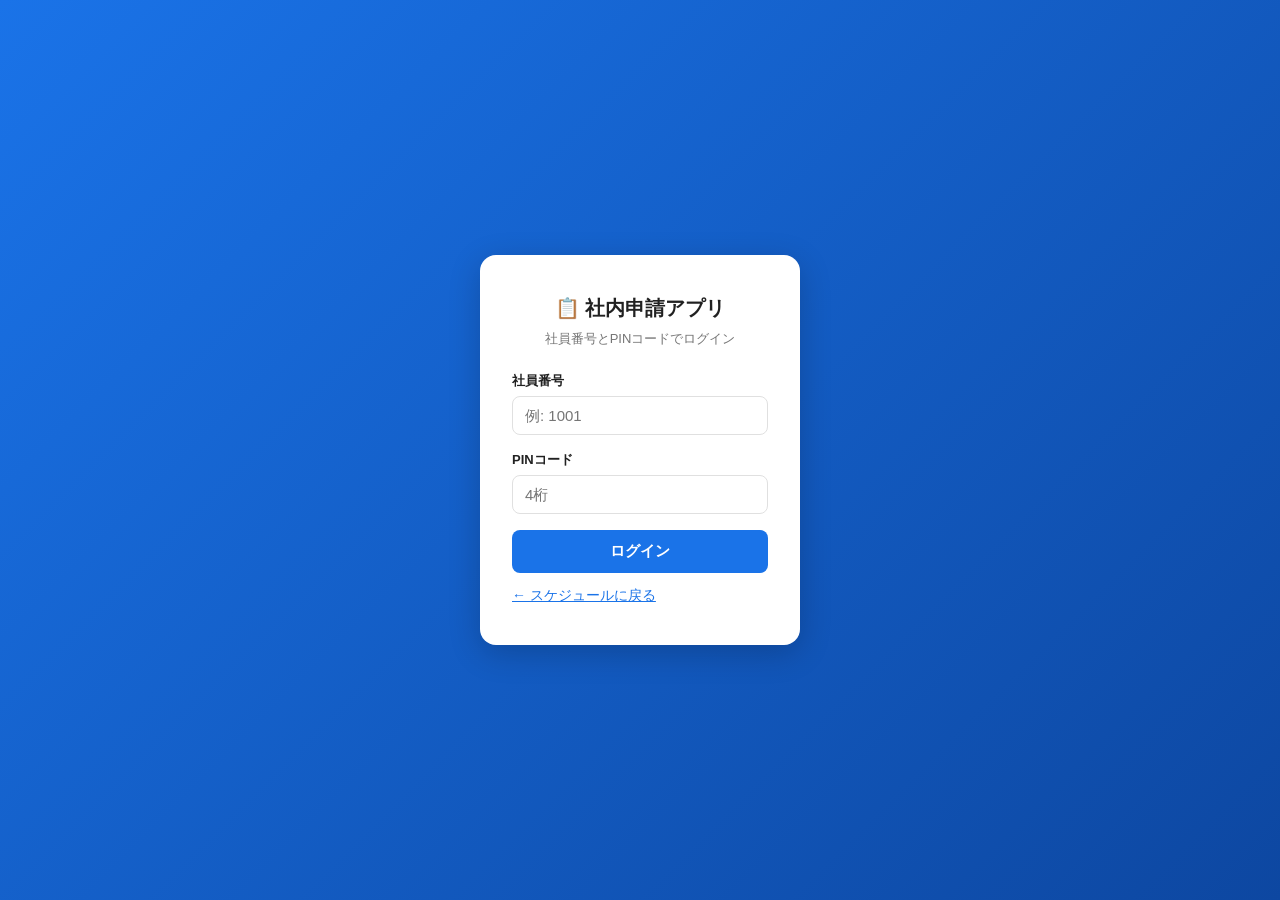
==== apply-pwa/index.html @ 0ae0bbfb "Add files via upload" ====
<!DOCTYPE html>
<html lang="ja">
<head>
<meta charset="UTF-8">
<meta name="viewport" content="width=device-width, initial-scale=1.0">
<title>社内申請アプリ</title>
<link rel="manifest" href="./manifest.json">
<style>
*, *::before, *::after { box-sizing: border-box; margin: 0; padding: 0; }
:root {
  --primary: #1a73e8; --primary-dark: #1557b0;
  --danger: #e53935; --success: #43a047; --warn: #fb8c00;
  --bg: #f5f7fa; --card: #fff; --border: #e0e0e0;
  --text: #212121; --text-sub: #757575; --radius: 8px;
}
body { font-family: 'Segoe UI','Helvetica Neue',sans-serif; background: var(--bg); color: var(--text); }

.screen { display: none; min-height: 100vh; }
.screen.active { display: flex; flex-direction: column; }

/* ログイン */
#screen-login { justify-content: center; align-items: center; background: linear-gradient(135deg,#1a73e8,#0d47a1); }
.login-card { background: var(--card); border-radius: 16px; padding: 40px 32px; width: 320px; box-shadow: 0 8px 32px rgba(0,0,0,.2); }
.login-card h1 { font-size: 20px; text-align: center; margin-bottom: 8px; }
.login-card p  { font-size: 13px; color: var(--text-sub); text-align: center; margin-bottom: 24px; }
.form-group { margin-bottom: 16px; }
.form-group label { display: block; font-size: 13px; font-weight: 600; margin-bottom: 6px; }
.form-group input { width: 100%; padding: 10px 12px; border: 1px solid var(--border); border-radius: var(--radius); font-size: 15px; }
.form-group input:focus { outline: none; border-color: var(--primary); }
.btn-primary { width: 100%; padding: 12px; background: var(--primary); color: #fff; border: none; border-radius: var(--radius); font-size: 15px; font-weight: 600; cursor: pointer; }
.btn-primary:hover { background: var(--primary-dark); }
.login-error { color: var(--danger); font-size: 13px; text-align: center; margin-top: 12px; display: none; }

/* ヘッダー */
.app-header { background: var(--primary); color: #fff; padding: 0 16px; height: 56px; display: flex; align-items: center; justify-content: space-between; position: sticky; top: 0; z-index: 100; box-shadow: 0 2px 8px rgba(0,0,0,.15); }
.app-header h1 { font-size: 18px; font-weight: 700; }
.header-user { font-size: 13px; display: flex; align-items: center; gap: 8px; }
.btn-logout { background: rgba(255,255,255,.2); border: none; color: #fff; padding: 4px 10px; border-radius: 4px; font-size: 12px; cursor: pointer; }
.btn-refresh { background: rgba(255,255,255,.2); border: none; color: #fff; width: 32px; height: 32px; border-radius: 50%; font-size: 16px; cursor: pointer; display: flex; align-items: center; justify-content: center; transition: transform .3s; }
.btn-refresh:active { transform: rotate(180deg); }

/* タブ */
.tab-nav { display: flex; background: var(--card); border-bottom: 1px solid var(--border); overflow-x: auto; }
.tab-btn { flex: 1; min-width: 80px; padding: 12px 8px; border: none; background: none; font-size: 13px; font-weight: 600; color: var(--text-sub); cursor: pointer; border-bottom: 3px solid transparent; white-space: nowrap; transition: color .2s, border-color .2s; }
.tab-btn.active { color: var(--primary); border-bottom-color: var(--primary); }

.tab-content { display: none; padding: 16px; }
.tab-content.active { display: block; }

/* カード */
.card { background: var(--card); border-radius: var(--radius); padding: 16px; margin-bottom: 12px; box-shadow: 0 1px 4px rgba(0,0,0,.08); cursor: pointer; }
.card:active { opacity: .8; }
.card-title { font-size: 15px; font-weight: 700; margin-bottom: 4px; }
.card-sub   { font-size: 13px; color: var(--text-sub); }

/* バッジ */
.badge { display: inline-block; padding: 2px 8px; border-radius: 12px; font-size: 12px; font-weight: 700; }
.badge-申請中  { background: #fff3e0; color: var(--warn); }
.badge-承認済  { background: #e8f5e9; color: var(--success); }
.badge-否認   { background: #ffebee; color: var(--danger); }
.badge-取下げ  { background: #f5f5f5; color: var(--text-sub); }
/* 届出アプリの7ステータス。本人にボールがある状態（書類待ち・差し戻し）は目立たせる */
.badge-受付済   { background: #e3f2fd; color: #1565c0; }
.badge-書類待ち { background: #fff3e0; color: #e65100; font-weight: 700; }
.badge-差し戻し { background: #ffebee; color: var(--danger); font-weight: 700; }
.badge-対応中   { background: #ede7f6; color: #5e35b1; }
.badge-完了     { background: #e8f5e9; color: var(--success); }
.badge-取り下げ { background: #f5f5f5; color: var(--text-sub); }
/* 処理中のボタン（連打防止が効いていることが見た目でわかるように） */
button:disabled { opacity: .55; cursor: progress; }
/* 届出：期日の表示 */
.td-due-soon { background:#fff3e0; border:1px solid #ffcc80; color:#e65100; padding:8px 10px; border-radius:8px; font-size:13px; margin-top:8px; }
.td-due-over { background:#ffebee; border:1px solid #ef9a9a; color:#c62828; padding:8px 10px; border-radius:8px; font-size:13px; margin-top:8px; }
.td-guide    { background:#f1f8e9; border-left:3px solid #8bc34a; padding:8px 10px; border-radius:4px; font-size:13px; white-space:pre-wrap; margin:8px 0; }
.td-names    { display:flex; flex-direction:column; gap:6px; margin-top:6px; }
.td-names label { display:flex; align-items:flex-start; gap:8px; cursor:pointer; font-weight:400; margin:0; }

/* FAB */
.fab { position: fixed; bottom: 24px; right: 24px; width: 56px; height: 56px; border-radius: 50%; background: var(--primary); color: #fff; border: none; font-size: 28px; cursor: pointer; box-shadow: 0 4px 16px rgba(26,115,232,.4); display: flex; align-items: center; justify-content: center; z-index: 50; }
.fab:hover { transform: scale(1.08); }

/* モーダル */
.modal-overlay { display: none; position: fixed; inset: 0; background: rgba(0,0,0,.5); z-index: 200; justify-content: center; align-items: flex-end; }
.modal-overlay.open { display: flex; }
#modal-confirm { z-index: 210; }
.modal { background: var(--card); border-radius: 16px 16px 0 0; padding: 24px; width: 100%; max-width: 640px; max-height: 92vh; overflow-y: auto; }
.modal-header { display: flex; justify-content: space-between; align-items: center; margin-bottom: 20px; }
.modal-header h2 { font-size: 17px; font-weight: 700; }
.btn-close { background: none; border: none; font-size: 22px; color: var(--text-sub); cursor: pointer; }
.modal label { font-size: 13px; font-weight: 600; display: block; margin-top: 14px; }
.modal select, .modal input[type=text], .modal input[type=date],
.modal input[type=number], .modal textarea {
  width: 100%; padding: 10px 12px; border: 1px solid var(--border);
  border-radius: var(--radius); font-size: 14px; margin-top: 4px; font-family: inherit;
}
.modal textarea { resize: vertical; min-height: 80px; }
.modal select:focus, .modal input:focus, .modal textarea:focus { outline: none; border-color: var(--primary); }
.modal-footer { margin-top: 20px; display: flex; gap: 8px; }
.btn-cancel { flex: 1; padding: 12px; border: 1px solid var(--border); border-radius: var(--radius); background: none; font-size: 14px; cursor: pointer; }
.btn-submit { flex: 2; padding: 12px; background: var(--primary); color: #fff; border: none; border-radius: var(--radius); font-size: 14px; font-weight: 700; cursor: pointer; }
.btn-danger { flex: 1; padding: 12px; background: var(--danger); color: #fff; border: none; border-radius: var(--radius); font-size: 14px; cursor: pointer; }
.btn-success { flex: 1; padding: 12px; background: var(--success); color: #fff; border: none; border-radius: var(--radius); font-size: 14px; font-weight: 700; cursor: pointer; }

/* 詳細行 */
.detail-row { display: flex; gap: 8px; padding: 8px 0; border-bottom: 1px solid var(--border); }
.detail-label { color: var(--text-sub); font-size: 13px; min-width: 110px; }
.detail-val { font-size: 14px; flex: 1; }

/* 明細テーブル */
.detail-table { width: 100%; border-collapse: collapse; font-size: 13px; margin-top: 8px; }
.detail-table th { background: #f0f4ff; padding: 6px 8px; text-align: left; border: 1px solid var(--border); }
.detail-table td { padding: 6px 8px; border: 1px solid var(--border); }
.detail-table input { width: 100%; border: none; background: none; font-size: 13px; font-family: inherit; }
.detail-table input:focus { outline: 1px solid var(--primary); border-radius: 4px; }

/* 交通費精算の明細：列が潰れて入力中の文字が見えなくなるのを防ぐ（親divのoverflow-x:autoで横スクロール） */
#transport-rows-table { min-width: 790px; }
#transport-rows-table th:nth-child(1), #transport-rows-table td:nth-child(1) { width: 160px; }
#transport-rows-table th:nth-child(2), #transport-rows-table td:nth-child(2) { width: 160px; }
#transport-rows-table th:nth-child(3), #transport-rows-table td:nth-child(3) { width: 110px; }
#transport-rows-table th:nth-child(4), #transport-rows-table td:nth-child(4) { width: 110px; }
#transport-rows-table th:nth-child(5), #transport-rows-table td:nth-child(5) { width: 90px; }
#transport-rows-table th:nth-child(6), #transport-rows-table td:nth-child(6) { width: 120px; }
/* 枠なし入力だと入力欄の位置が分かりづらいので下線を付ける */
#transport-rows-table input { border-bottom: 1px solid var(--border); border-radius: 0; padding: 3px 2px; }
#transport-rows-table input:focus { outline: none; border-bottom: 2px solid var(--primary); background: #f5f9ff; }
.btn-add-row { margin-top: 8px; padding: 6px 14px; border: 1px dashed var(--border); background: none; border-radius: var(--radius); font-size: 13px; cursor: pointer; color: var(--text-sub); }
.btn-del-row { background: none; border: none; color: var(--danger); cursor: pointer; font-size: 16px; }

/* ローディング */
.loading { text-align: center; padding: 40px; color: var(--text-sub); font-size: 14px; }
.spinner { width: 32px; height: 32px; border: 3px solid var(--border); border-top-color: var(--primary); border-radius: 50%; animation: spin .8s linear infinite; margin: 0 auto 12px; }
@keyframes spin { to { transform: rotate(360deg); } }

.empty { text-align: center; padding: 60px 20px; color: var(--text-sub); }
.empty-icon { font-size: 48px; margin-bottom: 12px; }

.toast { position: fixed; bottom: 90px; left: 50%; transform: translateX(-50%); background: #323232; color: #fff; padding: 12px 20px; border-radius: var(--radius); font-size: 14px; opacity: 0; transition: opacity .3s; pointer-events: none; z-index: 300; white-space: nowrap; }
.toast.show { opacity: 1; }

.rejection-box { margin-top: 12px; padding: 12px; background: #ffebee; border-radius: var(--radius); }
.rejection-box .label { font-size: 13px; color: var(--danger); font-weight: 700; }
.rejection-box .val { font-size: 14px; margin-top: 4px; }

/* 絞り込みバー */
.filter-bar { display: flex; flex-wrap: wrap; gap: 8px; padding: 12px 0; }
.filter-bar select, .filter-bar input[type=date] {
  padding: 7px 10px; border: 1px solid var(--border); border-radius: var(--radius);
  font-size: 13px; background: var(--card); color: var(--text); flex: 1; min-width: 120px;
}
.filter-bar select:focus, .filter-bar input:focus { outline: none; border-color: var(--primary); }
.btn-filter-clear {
  padding: 7px 14px; border: 1px solid var(--border); border-radius: var(--radius);
  background: none; font-size: 13px; cursor: pointer; color: var(--text-sub); white-space: nowrap;
}
.btn-filter-clear:hover { background: var(--bg); }
.bulk-bar { display: flex; align-items: center; gap: 8px; padding: 10px 0; }
.bulk-bar button { padding: 8px 16px; border: none; border-radius: var(--radius); font-size: 13px; font-weight: 700; cursor: pointer; color: #fff; }
.pending-card { display: flex; gap: 10px; align-items: flex-start; }
.pending-card input[type=checkbox] { margin-top: 14px; width: 18px; height: 18px; flex-shrink: 0; }
.pending-card .card { flex: 1; margin-bottom: 0; }
.pending-item { margin-bottom: 12px; }
</style>
</head>
<body>

<!-- ログイン -->
<div id="screen-login" class="screen active">
  <div class="login-card">
    <h1>📋 社内申請アプリ</h1>
    <p>社員番号とPINコードでログイン</p>
    <div class="form-group">
      <label>社員番号</label>
      <input type="text" id="inp-empid" placeholder="例: 1001" inputmode="numeric">
    </div>
    <div class="form-group">
      <label>PINコード</label>
      <input type="password" id="inp-pin" placeholder="4桁" inputmode="numeric" maxlength="4">
    </div>
    <button class="btn-primary" onclick="doLogin()">ログイン</button>
    <div class="login-error" id="login-error"></div>
    <button onclick="location.href='../'" style="margin-top:14px;background:none;border:none;color:var(--primary);font-size:14px;cursor:pointer;text-decoration:underline">← スケジュールに戻る</button>
  </div>
</div>

<!-- メイン -->
<div id="screen-main" class="screen">
  <header class="app-header">
    <div style="display:flex;align-items:center;gap:10px">
      <button onclick="location.href='../'" title="スケジュールに戻る" style="background:rgba(255,255,255,.2);color:#fff;border:none;border-radius:8px;padding:6px 12px;font-size:14px;font-weight:600;cursor:pointer;white-space:nowrap">← スケジュール</button>
      <h1>📋 社内申請</h1>
    </div>
    <div class="header-user">
      <span id="header-username"></span>
      <button class="btn-refresh" onclick="refreshCurrentTab()" title="更新">↻</button>
      <button class="btn-logout" onclick="doLogout()">ログアウト</button>
    </div>
  </header>

  <nav class="tab-nav">
    <button class="tab-btn active" data-tab="mine"    onclick="switchTab('mine')">自分の申請</button>
    <button class="tab-btn" data-tab="pending" onclick="switchTab('pending')" id="tab-pending-btn" style="display:none">要承認<span id="pending-badge" style="display:none;background:var(--danger);color:#fff;font-size:11px;font-weight:700;border-radius:10px;padding:1px 6px;margin-left:4px;"></span></button>
    <button class="tab-btn" data-tab="all"     onclick="switchTab('all')"     id="tab-all-btn"     style="display:none">全申請</button>
    <button class="tab-btn" data-tab="todoke"  onclick="switchTab('todoke')"  id="tab-todoke-btn"  style="display:none">届出対応</button>
  </nav>

  <div id="tab-mine" class="tab-content active">
    <div id="mine-summary" style="display:none;background:var(--card);border-radius:var(--radius);padding:12px 16px;margin-bottom:12px;box-shadow:0 1px 4px rgba(0,0,0,.08);gap:16px;flex-wrap:wrap;"></div>
    <div class="filter-bar" id="mine-filter-bar">
      <select id="mine-filter-type" onchange="applyMineFilter()">
        <option value="">すべての種別</option>
        <option value="leave">🌴 休暇申請</option>
        <option value="transport">🚃 交通費精算</option>
        <option value="expense">💴 出張費精算</option>
        <option value="other">📝 その他</option>
        <option value="change">🪪 従業員情報変更届</option>
        <option value="todoke">📨 届出・相談</option>
      </select>
      <select id="mine-filter-status" onchange="applyMineFilter()">
        <option value="">すべてのステータス</option>
        <option value="申請中">申請中</option>
        <option value="承認済">承認済</option>
        <option value="受付済">受付済</option>
        <option value="書類待ち">書類待ち</option>
        <option value="差し戻し">差し戻し</option>
        <option value="対応中">対応中</option>
        <option value="完了">完了</option>
        <option value="取り下げ">取り下げ</option>
        <option value="否認">否認</option>
        <option value="取下げ">取下げ</option>
      </select>
      <button class="btn-filter-clear" onclick="clearMineFilter()">クリア</button>
      <span id="mine-filter-count" style="font-size:13px;color:var(--text-sub);"></span>
    </div>
    <div id="list-mine"><div class="loading"><div class="spinner"></div><div>読み込み中...</div></div></div>
  </div>
  <div id="tab-pending" class="tab-content">
    <div id="pending-bulk-bar" class="bulk-bar" style="display:none;">
      <button onclick="doBulkApprove()" style="background:var(--success);">一括承認</button>
      <span id="pending-bulk-count" style="font-size:13px;color:var(--text-sub);"></span>
    </div>
    <div id="list-pending"><div class="loading"><div class="spinner"></div><div>読み込み中...</div></div></div>
  </div>
  <div id="tab-all" class="tab-content">
    <!-- 絞り込みフィルター -->
    <div class="filter-bar">
      <select id="filter-type" onchange="applyFilter()">
        <option value="">すべての種別</option>
        <option value="leave">🌴 休暇申請</option>
        <option value="transport">🚃 交通費精算</option>
        <option value="expense">💴 出張費精算</option>
        <option value="other">📝 その他</option>
        <option value="change">🪪 従業員情報変更届</option>
        <option value="todoke">📨 届出・相談</option>
      </select>
      <select id="filter-status" onchange="applyFilter()">
        <option value="">すべてのステータス</option>
        <option value="申請中">申請中</option>
        <option value="承認済">承認済</option>
        <option value="否認">否認</option>
        <option value="取下げ">取下げ</option>
      </select>
      <input type="text" id="filter-name" oninput="applyFilter()" placeholder="名前で絞り込み">
      <div style="display:flex;align-items:center;gap:4px;flex-wrap:nowrap;">
        <span style="font-size:12px;color:var(--text-sub);white-space:nowrap;">期間</span>
        <input type="date" id="filter-from" onchange="applyFilter()">
        <span style="font-size:12px;color:var(--text-sub);">〜</span>
        <input type="date" id="filter-to"   onchange="applyFilter()">
      </div>
      <button class="btn-filter-clear" onclick="clearFilter()">クリア</button>
    </div>
    <div style="display:flex;justify-content:space-between;align-items:center;padding:4px 0 8px;">
      <div id="filter-count" style="font-size:13px;color:var(--text-sub);"></div>
      <button onclick="exportCSV()" style="padding:6px 12px;background:var(--primary);color:#fff;border:none;border-radius:var(--radius);font-size:13px;cursor:pointer;">⬇ CSV出力</button>
    </div>
    <div id="list-all"><div class="loading"><div class="spinner"></div><div>読み込み中...</div></div></div>
  </div>

  <!-- 届出対応タブ（総務＝HR_VIEWERS のみ表示） -->
  <div id="tab-todoke" class="tab-content">
    <div class="filter-bar">
      <select id="td-filter-major" onchange="onTodokeMajorFilterChange()">
        <option value="">すべての大分類</option>
      </select>
      <select id="td-filter-apply" onchange="applyTodokeFilter()">
        <option value="">すべての申請名</option>
      </select>
      <select id="td-filter-status" onchange="applyTodokeFilter()">
        <option value="">対応中のものすべて</option>
        <option value="申請中">申請中</option>
        <option value="受付済">受付済</option>
        <option value="書類待ち">書類待ち</option>
        <option value="差し戻し">差し戻し</option>
        <option value="対応中">対応中</option>
        <option value="完了">完了（見返し）</option>
        <option value="取り下げ">取り下げ（見返し）</option>
        <option value="__all">すべて（完了・取り下げを含む）</option>
      </select>
      <input type="text" id="td-filter-name" oninput="applyTodokeFilter()" placeholder="名前で絞り込み">
      <select id="td-filter-due" onchange="onTodokeDueFilterChange()">
        <option value="">すべての期日</option>
        <option value="over">期日超過</option>
        <option value="week">7日以内（超過を含む）</option>
        <option value="range">期間を指定</option>
      </select>
      <div id="td-filter-range" style="display:none;align-items:center;gap:4px;flex-wrap:nowrap;">
        <input type="date" id="td-filter-from" onchange="applyTodokeFilter()">
        <span style="font-size:12px;color:var(--text-sub);">〜</span>
        <input type="date" id="td-filter-to" onchange="applyTodokeFilter()">
      </div>
      <select id="td-sort" onchange="applyTodokeFilter()">
        <option value="due-asc">期日が近い順</option>
        <option value="due-desc">期日が遠い順</option>
        <option value="applied-desc">申請日が新しい順</option>
        <option value="applied-asc">申請日が古い順</option>
        <option value="doc-asc">書類の提出期日が近い順</option>
      </select>
      <button class="btn-filter-clear" onclick="clearTodokeFilter()">クリア</button>
    </div>
    <div id="td-filter-count" style="font-size:13px;color:var(--text-sub);padding:4px 0 8px;"></div>
    <div id="list-todoke"><div class="loading"><div class="spinner"></div><div>読み込み中...</div></div></div>
  </div>

  <button class="fab" onclick="openNewModal()" title="新規申請">＋</button>
</div>

<!-- 新規申請モーダル -->
<div class="modal-overlay" id="modal-new">
  <div class="modal">
    <div class="modal-header">
      <h2>新規申請</h2>
      <button class="btn-close" onclick="closeModal('modal-new')">✕</button>
    </div>
    <label>申請種別</label>
    <select id="new-type" onchange="renderNewFields()">
      <option value="">選択してください</option>
      <option value="expense">💴 出張費精算</option>
      <option value="transport">🚃 交通費精算</option>
      <option value="other">📝 その他申請</option>
      <option value="change">🪪 従業員情報変更届</option>
      <option value="todoke">📨 届出・相談</option>
      <option id="opt-onboarding" value="onboarding" hidden>🎉 新入社員 入社登録</option>
    </select>
    <div id="new-type-fields"></div>
    <div class="modal-footer">
      <button class="btn-cancel" onclick="closeModal('modal-new')">キャンセル</button>
      <button class="btn-submit" onclick="submitNew()">申請する</button>
    </div>
  </div>
</div>

<!-- 申請確認モーダル -->
<div class="modal-overlay" id="modal-confirm">
  <div class="modal">
    <div class="modal-header">
      <h2 id="confirm-modal-title">申請内容の確認</h2>
      <button class="btn-close" onclick="closeModal('modal-confirm')">✕</button>
    </div>
    <div id="confirm-modal-body"></div>
    <div id="confirm-modal-warning" style="margin-top:12px;display:none;"></div>
    <div class="modal-footer">
      <button class="btn-cancel" onclick="closeModal('modal-confirm')">戻る</button>
      <button class="btn-submit" id="confirm-modal-btn">申請を確定する</button>
    </div>
  </div>
</div>

<!-- 詳細モーダル -->
<div class="modal-overlay" id="modal-detail">
  <div class="modal">
    <div class="modal-header">
      <h2 id="detail-title">申請詳細</h2>
      <button class="btn-close" onclick="closeModal('modal-detail')">✕</button>
    </div>
    <div id="detail-body"></div>
    <div class="modal-footer" id="detail-footer"></div>
  </div>
</div>

<div class="toast" id="toast"></div>

<script>
// ===================================================
// 設定
// ===================================================
const GAS_URL      = 'https://script.google.com/macros/s/AKfycbwvHJ12cwnKgWIwrAXAeXuv1wSZXQXOHdAxhZ_P7vbe7KhrtEwv1wCigz0IHocrgHg/exec';
const PHOTO_GAS_URL = 'https://script.google.com/macros/s/AKfycbwp8eTk9iDA3hPVuUrgwqBPr7UfFcWrFrXsfXcCR1eUo_siMsWahjSgxnU7LMjWRtM/exec';

// ===================================================
// セッション
// ===================================================
let currentUser = null;
let applyPerms = {};   // GASから取得する申請アプリ内の権限 { canViewAll, isHrViewer }
let currentToken = null;
let onboardingEligible = null; // 入社登録メニュー表示可否（起動時に取得してキャッシュ）

const APPROVAL_DEPT_ALIAS = {
  '事務': '製造',
  '設計': '製造',
  '検査': '製造',
};
function _canApproveApply(r) {
  if (r.approverEmpId) return String(r.approverEmpId) === String(currentUser.id);
  const role = currentUser.role || '';
  if (role && role !== '一般' && role !== '主任') return true;
  const effectiveDept = APPROVAL_DEPT_ALIAS[r.applicantDept] || r.applicantDept;
  return role === '主任' && currentUser.dept === effectiveDept;
}

function saveSession(token, user) {
  currentToken = token;
  currentUser = user;
  localStorage.setItem('apply_session', JSON.stringify({ token, user, expires: Date.now() + 8 * 60 * 60 * 1000 }));
}
function loadSession() {
  try {
    // 申請アプリ独自のセッション
    const d = JSON.parse(localStorage.getItem('apply_session') || 'null');
    if (d && Date.now() <= d.expires) {
      currentToken = d.token;
      currentUser  = d.user;
      return true;
    }
    // スケジュールアプリのセッションを流用（同一オリジンでlocalStorageを共有）
    const s = JSON.parse(localStorage.getItem('sch_sess') || 'null');
    if (s && s.token && s.user && (!s.expires || Date.now() <= s.expires)) {
      currentToken = s.token;
      currentUser  = s.user;
      return true;
    }
    return false;
  } catch { return false; }
}
function doLogout() {
  localStorage.removeItem('apply_session');
  currentToken = currentUser = null;
  showScreen('login');
}

// ===================================================
// 画面・タブ
// ===================================================
function showScreen(name) {
  document.querySelectorAll('.screen').forEach(s => s.classList.remove('active'));
  document.getElementById('screen-' + name).classList.add('active');
}
function switchTab(name) {
  document.querySelectorAll('.tab-btn').forEach(b => b.classList.remove('active'));
  document.querySelector(`[data-tab="${name}"]`).classList.add('active');
  document.querySelectorAll('.tab-content').forEach(c => c.classList.remove('active'));
  document.getElementById('tab-' + name).classList.add('active');
  loadTab(name);
}
function refreshCurrentTab() {
  const active = document.querySelector('.tab-btn.active');
  if (active) loadTab(active.dataset.tab);
}

// ===================================================
// GAS通信（POST）
// ===================================================
let _reloginPromise = null;

async function gas(payload, _retryCount, _sessionRetried) {
  if (!GAS_URL) throw new Error('GAS URLが未設定です。index.html の GAS_URL を設定してください');
  const attempt = _retryCount || 0;
  const ctrl = new AbortController();
  const timer = setTimeout(() => ctrl.abort(), 45000);
  let res;
  try {
    res = await fetch(GAS_URL, {
      method: 'POST',
      body: JSON.stringify(payload),
      redirect: 'follow',
      signal: ctrl.signal,
    });
  } catch (e) {
    clearTimeout(timer);
    if (attempt < 2) {
      await new Promise(r => setTimeout(r, 1500));
      return gas(payload, attempt + 1, _sessionRetried);
    }
    if (e.name === 'AbortError') throw new Error('サーバー応答がタイムアウトしました');
    throw new Error('通信エラー: ' + (e.message || 'ネットワークに接続できません'));
  }
  clearTimeout(timer);
  const text = await res.text();
  let json;
  try { json = JSON.parse(text); } catch {
    if (attempt < 2) {
      await new Promise(r => setTimeout(r, 1500));
      return gas(payload, attempt + 1);
    }
    throw new Error('サーバーから不正な応答がありました（HTML）。GASの再デプロイが必要な可能性があります');
  }
  if (!json.ok) {
    if (json.error === 'SESSION_EXPIRED' && !_sessionRetried) {
      localStorage.removeItem('apply_session');
      await _showReloginDialog();
      payload.token = currentToken;
      return gas(payload, 0, true);
    }
    throw new Error(json.error || '通信エラー');
  }
  return json.data;
}

function _showReloginDialog() {
  if (_reloginPromise) return _reloginPromise;
  _reloginPromise = new Promise((resolve, reject) => {
    const overlay = document.createElement('div');
    overlay.id = 'relogin-overlay';
    overlay.style.cssText = 'position:fixed;inset:0;background:rgba(0,0,0,.6);z-index:9999;display:flex;align-items:center;justify-content:center;padding:20px';
    const empVal = currentUser?.id || '';
    overlay.innerHTML = `
      <div style="background:#fff;border-radius:16px;padding:28px 24px;max-width:320px;width:100%;text-align:center">
        <div style="font-size:2em;margin-bottom:10px">⏱️</div>
        <h3 style="margin:0 0 8px;font-size:1.05em">セッションが切れました</h3>
        <p style="color:#666;font-size:0.85em;margin:0 0 16px">再ログインすると操作を続けられます</p>
        <input id="relogin-empid" type="text" inputmode="numeric" value="${empVal}" placeholder="社員番号" style="width:100%;padding:10px 12px;border:1.5px solid #ddd;border-radius:8px;font-size:0.95em;margin-bottom:8px;box-sizing:border-box">
        <input id="relogin-pin" type="password" inputmode="numeric" placeholder="PIN" style="width:100%;padding:10px 12px;border:1.5px solid #ddd;border-radius:8px;font-size:0.95em;margin-bottom:4px;box-sizing:border-box">
        <p id="relogin-error" style="color:#e53e3e;font-size:0.82em;display:none;margin:4px 0 0"></p>
        <button id="relogin-btn" style="width:100%;padding:12px;background:var(--primary);color:#fff;border:none;border-radius:10px;font-size:0.95em;font-weight:600;cursor:pointer;margin-top:12px">ログイン</button>
        <button id="relogin-cancel" style="width:100%;padding:8px;background:none;border:none;color:#666;font-size:0.82em;cursor:pointer;margin-top:4px">ログアウトする</button>
      </div>`;
    document.body.appendChild(overlay);
    const empIn = document.getElementById('relogin-empid');
    const pinIn = document.getElementById('relogin-pin');
    empVal ? pinIn.focus() : empIn.focus();
    const _doRelogin = async () => {
      const empId = empIn.value.trim(), pin = pinIn.value.trim();
      const errEl = document.getElementById('relogin-error');
      if (!empId || !pin) { errEl.textContent = '社員番号とPINを入力してください'; errEl.style.display = 'block'; return; }
      const btn = document.getElementById('relogin-btn');
      btn.disabled = true; btn.textContent = 'ログイン中...';
      try {
        const ctrl = new AbortController();
        const tmr = setTimeout(() => ctrl.abort(), 45000);
        const r = await fetch(GAS_URL, { method: 'POST', body: JSON.stringify({ action: 'login', empId, pin }), redirect: 'follow', signal: ctrl.signal }).catch(fe => {
          if (fe.name === 'AbortError') throw new Error('サーバー応答がタイムアウトしました');
          throw fe;
        });
        clearTimeout(tmr);
        const txt = await r.text();
        let data;
        try { data = JSON.parse(txt); } catch { throw new Error('サーバーから不正な応答がありました。しばらく待ってからお試しください'); }
        if (!data.ok) throw new Error(data.error || 'ログインに失敗しました');
        saveSession(data.data.token, data.data.user);
        _reloginPromise = null;
        overlay.remove();
        resolve();
      } catch (e) {
        errEl.textContent = e.message.includes('LOCKED') ? 'アカウントがロックされています' : 'ログインに失敗しました';
        errEl.style.display = 'block';
        btn.disabled = false; btn.textContent = 'ログイン';
        pinIn.value = ''; pinIn.focus();
      }
    };
    document.getElementById('relogin-btn').addEventListener('click', _doRelogin);
    pinIn.addEventListener('keydown', e => { if (e.key === 'Enter') _doRelogin(); });
    empIn.addEventListener('keydown', e => { if (e.key === 'Enter') pinIn.focus(); });
    document.getElementById('relogin-cancel').addEventListener('click', () => {
      _reloginPromise = null;
      overlay.remove();
      doLogout();
      reject(new Error('SESSION_EXPIRED'));
    });
  });
  return _reloginPromise;
}

// ===================================================
// ログイン
// ===================================================
async function doLogin() {
  const empId = document.getElementById('inp-empid').value.trim();
  const pin   = document.getElementById('inp-pin').value.trim();
  const errEl = document.getElementById('login-error');
  errEl.style.display = 'none';
  if (!empId || !pin) { errEl.textContent = '社員番号とPINを入力してください'; errEl.style.display = 'block'; return; }
  try {
    const data = await gas({ action: 'login', empId, pin });
    saveSession(data.token, data.user);
    initMain();
  } catch (e) {
    errEl.textContent = e.message.includes('LOCKED') ? 'アカウントがロックされています' : e.message;
    errEl.style.display = 'block';
  }
}

// ===================================================
// メイン初期化
// ===================================================
function initMain() {
  document.getElementById('header-username').textContent = currentUser.name;
  const canApprove = currentUser.isAdmin || (currentUser.role && currentUser.role !== '一般');
  document.getElementById('tab-pending-btn').style.display = canApprove ? '' : 'none';
  // 全申請タブは HR_VIEWERS(88,100) / DEV_VIEWERS のみ。
  // 管理者フラグでは出さない（2026-10-16）。権限はGAS側に問い合わせる。
  document.getElementById('tab-all-btn').style.display = 'none';
  document.getElementById('tab-todoke-btn').style.display = 'none';
  gas({ action: 'getApplyPerms', token: currentToken })
    .then(p => {
      applyPerms = p || {};
      document.getElementById('tab-all-btn').style.display = applyPerms.canViewAll ? '' : 'none';
      // 届出対応タブは総務（HR_VIEWERS）だけ。個人情報を含むため管理者フラグでは出さない
      document.getElementById('tab-todoke-btn').style.display = applyPerms.canViewAll ? '' : 'none';
    })
    .catch(() => { /* 取得できなければ非表示のまま */ });
  showScreen('main');
  loadTab('mine');
  // 一般社員でも承認者に指名されていればタブを出す（交通費精算を総務が承認するケース）
  loadPendingBadge();
  refreshOnboardingEligibility(); // 起動時に先読みしてキャッシュ（モーダルを開いたとき即表示するため）
  _openTodokeFromUrl();
}

// 通知やHALOマイページから ?todoke=届出ID 付きで開かれたら、その届出の詳細を開く。
// 開いたらURLからパラメータを消す（リロードで何度も開かないように）。
function _openTodokeFromUrl() {
  try {
    const params = new URLSearchParams(location.search);
    const id = params.get('todoke');
    if (!id) return;
    params.delete('todoke');
    const q = params.toString();
    history.replaceState(null, '', location.pathname + (q ? '?' + q : '') + location.hash);
    openTodokeDetail(id);
  } catch (e) { /* URLが読めなければ何もしない */ }
}

// 入社登録メニューの表示可否をキャッシュに反映（DOMがあれば即適用）
function _applyOnboardingOptionVisibility() {
  const optOb = document.getElementById('opt-onboarding');
  if (optOb) optOb.hidden = (onboardingEligible !== true);
}
async function refreshOnboardingEligibility() {
  try {
    const r = await gas({ action: 'getOnboardingEligible', token: currentToken });
    onboardingEligible = !!(r && r.eligible);
  } catch {
    onboardingEligible = false;
  }
  _applyOnboardingOptionVisibility();
}

async function loadPendingBadge() {
  try {
    const data = await gas({ action: 'getApplyPending', token: currentToken });
    const count = data.count || 0;
    updatePendingBadge(count);
    // 役職が一般でも承認者に指名された申請があればタブを出す
    if (count > 0) document.getElementById('tab-pending-btn').style.display = '';
  } catch {}
}

// ===================================================
// タブ読み込み
// ===================================================
let mineRecordsCache = [];
let allRecordsCache = [];
let approverData = null;
let _loadTabSeq = 0;

async function loadTab(name) {
  const seq = ++_loadTabSeq;
  const el = document.getElementById('list-' + name);
  el.innerHTML = '<div class="loading"><div class="spinner"></div><div>読み込み中...</div></div>';
  if (name === 'mine') document.getElementById('mine-summary').style.display = 'none';
  try {
    let records = [];
    if (name === 'todoke') {
      await loadTodokeTab();
      return;
    } else if (name === 'mine') {
      const [applyAll, expenses, todokes, changes] = await Promise.all([
        gas({ action: 'getApplyAll', token: currentToken }),
        gas({ action: 'getExpenses', token: currentToken }).catch(() => []), // scope省略=自分の申請のみ
        gas({ action: 'getTodokeList', token: currentToken }).catch(() => []),
        gas({ action: 'getChangeRequests', token: currentToken }).catch(() => []), // scope省略=自分の変更届のみ
      ]);
      if (seq !== _loadTabSeq) return;
      records = [
        ...((applyAll && applyAll.leave)  || []).map(r => ({ ...r, _appType: 'leave' })),
        ...((applyAll && applyAll.other)  || []).map(r => ({ ...r, _appType: 'other' })),
        ...((applyAll && applyAll.transport) || []).map(r => ({ ...r, _appType: 'transport' })),
        ...(expenses || []).map(r => ({ ...r, _appType: 'expense' })),
        ...(changes || []).map(_changeToListRecord),
        // 届出はステータス名もフィールド名も違うので、カード描画が読む形に合わせる
        ...(todokes || []).map(r => ({
          ...r, _appType: 'todoke',
          approvalStatus:  r.status,
          applicationDate: (r.appliedAt || '').slice(0, 10),
        })),
      ];
      const summaryEl = document.getElementById('mine-summary');
      const counts = { '申請中': 0, '承認済': 0, '否認': 0, '取下げ': 0 };
      records.forEach(r => { if (counts[r.approvalStatus] !== undefined) counts[r.approvalStatus]++; });
      summaryEl.style.display = 'flex';
      summaryEl.innerHTML = [
        { label: '申請中', color: 'var(--warn)',    key: '申請中' },
        { label: '承認済', color: 'var(--success)', key: '承認済' },
        { label: '否認',   color: 'var(--danger)',  key: '否認'   },
      ].map(({ label, color, key }) =>
        `<div style="text-align:center;min-width:60px;">
          <div style="font-size:22px;font-weight:700;color:${color};">${counts[key]}</div>
          <div style="font-size:12px;color:var(--text-sub);">${label}</div>
        </div>`
      ).join('<div style="width:1px;background:var(--border);"></div>');
      records.sort((a, b) => { const ka = _sortKey(a), kb = _sortKey(b); return kb > ka ? 1 : kb < ka ? -1 : 0; });
      mineRecordsCache = records;
      applyMineFilter();
      return;
    } else if (name === 'pending') {
      const [applyAll, expenses, changes] = await Promise.all([
        gas({ action: 'getApplyForApprovalAll', token: currentToken }),
        // 管理者フラグではなく scope='pending' でGAS側が「自分が承認者の申請中」だけを返す（2026-10-16）
        gas({ action: 'getExpenses', token: currentToken, scope: 'pending' }).catch(() => []),
        // 変更届は総務（HR_VIEWERS）だけが取れる。それ以外はGASがエラーを返すので空にする
        gas({ action: 'getChangeRequests', token: currentToken, scope: 'pending' }).catch(() => []),
      ]);
      if (seq !== _loadTabSeq) return;
      records = [
        ...((applyAll && applyAll.leave)  || []).map(r => ({ ...r, _appType: 'leave' })),
        ...((applyAll && applyAll.other)  || []).map(r => ({ ...r, _appType: 'other' })),
        ...((applyAll && applyAll.transport) || []).map(r => ({ ...r, _appType: 'transport' })),
        ...(expenses || []).filter(r => r.approvalStatus === '申請中').map(r => ({ ...r, _appType: 'expense' })),
        // 自分が出した変更届は自分で承認できないので出さない
        ...(changes || []).filter(r => r.status === '申請中' && r.applicantId !== currentUser.id).map(_changeToListRecord),
      ];
      updatePendingBadge(records.filter(r => r.approvalStatus === '申請中').length);
    } else if (name === 'all') {
      const [applyAll, expenses, changes] = await Promise.all([
        gas({ action: 'getApplyAll', token: currentToken, scope: 'all' }),
        gas({ action: 'getExpenses', token: currentToken, scope: 'all' }).catch(() => []),
        gas({ action: 'getChangeRequests', token: currentToken, scope: 'all' }).catch(() => []),
      ]);
      if (seq !== _loadTabSeq) return;
      records = [
        ...((applyAll && applyAll.leave)  || []).map(r => ({ ...r, _appType: 'leave' })),
        ...((applyAll && applyAll.other)  || []).map(r => ({ ...r, _appType: 'other' })),
        ...((applyAll && applyAll.transport) || []).map(r => ({ ...r, _appType: 'transport' })),
        ...(expenses || []).map(r => ({ ...r, _appType: 'expense' })),
        ...(changes || []).map(_changeToListRecord),
      ];
      records.sort((a, b) => { const ka = _sortKey(a), kb = _sortKey(b); return kb > ka ? 1 : kb < ka ? -1 : 0; });
      allRecordsCache = records;
      applyFilter();
      return;
    }
    records.sort((a, b) => { const ka = _sortKey(a), kb = _sortKey(b); return kb > ka ? 1 : kb < ka ? -1 : 0; });
    renderList(el, records, name === 'pending' ? { checkbox: true } : undefined);
  } catch (e) {
    el.innerHTML = `<div class="empty"><div class="empty-icon">⚠️</div><p>${esc(e.message)}</p></div>`;
  }
}

// ===================================================
// 自分の申請タブ絞り込み
// ===================================================
function applyMineFilter() {
  const typeVal   = document.getElementById('mine-filter-type').value;
  const statusVal = document.getElementById('mine-filter-status').value;
  let filtered = mineRecordsCache.filter(r => {
    if (typeVal   && r._appType !== typeVal) return false;
    if (statusVal && r.approvalStatus !== statusVal) return false;
    return true;
  });
  document.getElementById('mine-filter-count').textContent =
    (typeVal || statusVal) ? `${filtered.length} / ${mineRecordsCache.length} 件` : '';
  renderList(document.getElementById('list-mine'), filtered);
}

function clearMineFilter() {
  document.getElementById('mine-filter-type').value   = '';
  document.getElementById('mine-filter-status').value = '';
  applyMineFilter();
}

function updatePendingBadge(count) {
  const badge = document.getElementById('pending-badge');
  if (!badge) return;
  badge.textContent = count;
  badge.style.display = count > 0 ? 'inline' : 'none';
}

// ===================================================
// 全申請タブ絞り込み
// ===================================================
function applyFilter() {
  const typeVal   = document.getElementById('filter-type').value;
  const statusVal = document.getElementById('filter-status').value;
  const nameVal   = (document.getElementById('filter-name').value || '').trim();
  const fromVal   = document.getElementById('filter-from').value;
  const toVal     = document.getElementById('filter-to').value;

  let filtered = allRecordsCache.filter(r => {
    if (typeVal   && r._appType !== typeVal) return false;
    if (statusVal && r.approvalStatus !== statusVal) return false;
    if (nameVal   && !(r.applicantName || '').includes(nameVal)) return false;
    const dateStr = r.applicationDate || r.appliedAt || '';
    if (fromVal && dateStr && dateStr < fromVal) return false;
    if (toVal   && dateStr && dateStr > toVal)   return false;
    return true;
  });

  const countEl = document.getElementById('filter-count');
  countEl.textContent = `${filtered.length} 件`;

  renderList(document.getElementById('list-all'), filtered);
}

function clearFilter() {
  document.getElementById('filter-type').value   = '';
  document.getElementById('filter-status').value = '';
  document.getElementById('filter-name').value   = '';
  document.getElementById('filter-from').value   = '';
  document.getElementById('filter-to').value     = '';
  applyFilter();
}

function elapsedDays(dateStr) {
  if (!dateStr) return '';
  const d = new Date(dateStr);
  if (isNaN(d)) return '';
  const days = Math.floor((Date.now() - d.getTime()) / 86400000);
  if (days === 0) return '今日';
  return `${days}日経過`;
}

function renderList(el, records, opts) {
  const showCheckbox = opts && opts.checkbox;
  if (!records.length) {
    el.innerHTML = '<div class="empty"><div class="empty-icon">📭</div><p>申請はありません</p></div>';
    if (showCheckbox) { document.getElementById('pending-bulk-bar').style.display = 'none'; }
    return;
  }
  if (showCheckbox) {
    document.getElementById('pending-bulk-bar').style.display = 'flex';
    updateBulkCount();
  }
  el.innerHTML = records.map(r => {
    const elapsed = r.approvalStatus === '申請中'
      ? elapsedDays(r.createdAt || r.applicationDate) : '';
    const cardHtml = `
    <div class="card" onclick="openDetail('${esc(r._appType)}','${esc(r.id)}')">
      <div style="display:flex;justify-content:space-between;align-items:flex-start;">
        <div>
          <div class="card-title">${typeIcon(r._appType)} ${typeLabel(r._appType)}</div>
          <div class="card-sub">${esc(r.applicantName || r.applicantId)} ・ ${esc(r.applicationDate || r.appliedAt || '')}</div>
          ${r._appType === 'expense' ? `<div class="card-sub">行先: ${esc(r.destination || '')}　計 ${Number(r.totalAmount || 0).toLocaleString()} 円</div>` : ''}
          ${r._appType === 'change' ? `<div class="card-sub">${esc((r.categories || []).join('・'))}${r.reflectStatus ? '　名簿：' + esc(r.reflectStatus) : ''}</div>` : ''}
          ${r._appType !== 'expense' && r.content ? (() => { try { const c = JSON.parse(r.content); if (r._appType === 'transport') { return `<div class="card-sub">${esc(c.destination || '')} ${esc(c.periodStart||'')}〜${esc(c.periodEnd||'')} 計 ${Number(c.totalAmount||0).toLocaleString()} 円</div>`; } const timeInfo = c.allDay === false && c.startTime ? ` ${esc(c.startTime)}〜${esc(c.endTime)}` : c.allDay !== undefined ? ' 終日' : ''; return `<div class="card-sub">${esc(c.title || '')}${c.start ? esc(c.start) + '〜' + esc(c.end) + timeInfo : ''}</div>`; } catch { return ''; } })() : ''}
        </div>
        <div style="display:flex;flex-direction:column;align-items:flex-end;gap:4px;">
          <span class="badge badge-${esc(r.approvalStatus)}">${esc(r.approvalStatus)}</span>
          ${elapsed ? `<span style="font-size:11px;color:var(--text-sub);">${elapsed}</span>` : ''}
        </div>
      </div>
    </div>`;
    // 出張費・変更届は一括承認の対象外（変更届は名簿を書き換えるので1件ずつ中身を見て承認する）
    if (showCheckbox && r.approvalStatus === '申請中' && r._appType !== 'expense' && r._appType !== 'change') {
      return `<div class="pending-item"><div class="pending-card">
        <input type="checkbox" class="bulk-cb" data-apptype="${esc(r._appType)}" data-id="${esc(r.id)}" onchange="updateBulkCount()">
        ${cardHtml}
      </div></div>`;
    }
    return showCheckbox ? `<div class="pending-item">${cardHtml}</div>` : cardHtml;
  }).join('');
}

function updateBulkCount() {
  const checked = document.querySelectorAll('.bulk-cb:checked').length;
  document.getElementById('pending-bulk-count').textContent = checked ? `${checked}件 選択中` : '';
}

// ===================================================
// 詳細表示
// ===================================================
async function openDetail(appType, id) {
  // 届出はステータス体系が違う（承認/却下ではなく受付→対応→完了）ので専用の詳細へ
  if (appType === 'todoke') return openTodokeDetail(id);
  // 変更届は名簿への反映・書類があるので専用の詳細へ
  if (appType === 'change') return openChangeDetail(id);
  document.getElementById('detail-body').innerHTML = '<div class="loading"><div class="spinner"></div><div>読み込み中...</div></div>';
  document.getElementById('detail-footer').innerHTML = '';
  document.getElementById('detail-title').textContent = typeIcon(appType) + ' ' + typeLabel(appType) + ' 詳細';
  openModal('modal-detail');

  try {
    let r;
    if (appType === 'expense') {
      r = await gas({ action: 'getExpenseById', token: currentToken, expenseId: id });
      if (!r) throw new Error('申請が見つかりません');
      renderExpenseDetail(r);
    } else {
      r = await gas({ action: 'getApplyById', token: currentToken, appType, recordId: id });
      if (!r) throw new Error('申請が見つかりません');
      renderApplyDetail(appType, r);
    }

    // 承認できるかはサーバーの判定（r.canApprove）に従う。古いGASで返ってこないときだけ従来の役職判定。
    // （2026-10-27 テストで、総務に出張費の承認ボタンが出ない・申請した本人に出る食い違いが見つかった）
    const canApprove = (typeof r.canApprove === 'boolean') ? r.canApprove : _canApproveApply(r);
    const isOwn = r.applicantId === currentUser.id;
    const footer = document.getElementById('detail-footer');
    footer.innerHTML = '';

    if (r.approvalStatus === '申請中') {
      if (canApprove) {
        const rejectBtn = document.createElement('button');
        rejectBtn.className = 'btn-danger';
        rejectBtn.textContent = '却下';
        rejectBtn.onclick = () => doReject(appType, r.id, rejectBtn);
        const approveBtn = document.createElement('button');
        approveBtn.className = 'btn-success';
        approveBtn.textContent = '承認';
        approveBtn.onclick = () => doApprove(appType, r.id, approveBtn);
        footer.appendChild(rejectBtn);
        footer.appendChild(approveBtn);
      }
      if (isOwn && appType !== 'expense') {
        const editBtn = document.createElement('button');
        editBtn.className = 'btn-submit';
        editBtn.textContent = '編集';
        editBtn.onclick = () => editApply(appType, r);
        footer.appendChild(editBtn);
      }
      if (isOwn) {
        const withdrawBtn = document.createElement('button');
        withdrawBtn.className = 'btn-cancel';
        withdrawBtn.textContent = '取下げ';
        withdrawBtn.onclick = () => doWithdraw(appType, r.id, withdrawBtn);
        footer.appendChild(withdrawBtn);
      }
    }
    if (isOwn && appType !== 'expense') {
      const reuseBtn = document.createElement('button');
      reuseBtn.className = 'btn-cancel';
      reuseBtn.textContent = '再利用';
      reuseBtn.onclick = () => reuseApply(appType, r);
      footer.appendChild(reuseBtn);
    }
    if (isOwn && r.approvalStatus === '否認' && appType !== 'expense') {
      const reApplyBtn = document.createElement('button');
      reApplyBtn.className = 'btn-submit';
      reApplyBtn.textContent = '再申請';
      reApplyBtn.onclick = () => reApply(appType, r);
      footer.appendChild(reApplyBtn);
    }
    if (appType === 'expense') {
      const pdfBtn = document.createElement('button');
      pdfBtn.className = 'btn-cancel';
      pdfBtn.textContent = '🖨 PDF出力';
      pdfBtn.onclick = () => printExpensePDF(r);
      footer.appendChild(pdfBtn);
    }
    if (appType === 'transport') {
      const pdfBtn = document.createElement('button');
      pdfBtn.className = 'btn-cancel';
      pdfBtn.textContent = '🖨 PDF出力';
      pdfBtn.onclick = () => printTransportPDF(r);
      footer.appendChild(pdfBtn);
    }
  } catch (e) {
    document.getElementById('detail-body').innerHTML = `<div class="empty"><p>読み込み失敗: ${esc(e.message)}</p></div>`;
  }
}

function renderApplyDetail(appType, r) {
  let contentRows = '';
  try {
    const c = JSON.parse(r.content || '{}');
    r._parsedContent = c;
    if (appType === 'transport') {
      const details = c.details || [];
      const total = details.reduce((s, d) => s + Number(d.amount || 0), 0);
      contentRows = `
        <div class="detail-row"><span class="detail-label">日程</span><span class="detail-val">${esc(c.periodStart||'')} 〜 ${esc(c.periodEnd||'')}</span></div>
        <div class="detail-row"><span class="detail-label">行き先</span><span class="detail-val">${esc(c.destination||'-')}</span></div>
        <div class="detail-row"><span class="detail-label">合計金額</span><span class="detail-val"><strong>${total.toLocaleString()} 円</strong></span></div>
        ${details.length ? `
        <div style="margin-top:14px;font-size:13px;font-weight:700;">明細</div>
        <div style="overflow-x:auto;margin-top:6px;">
          <table class="detail-table">
            <thead><tr><th>日付</th><th>利用機関</th><th>出発地</th><th>到着地</th><th>金額</th><th>備考</th></tr></thead>
            <tbody>${details.map(d => `<tr>
              <td style="white-space:nowrap">${esc(_trDateRange(d))}</td><td>${esc(d.facility||'')}</td>
              <td>${esc(d.from||'')}</td><td>${esc(d.to||'')}</td>
              <td style="text-align:right">${Number(d.amount||0).toLocaleString()}</td>
              <td>${esc(d.memo||'')}</td>
            </tr>`).join('')}</tbody>
          </table>
        </div>` : ''}`;
    } else {
      contentRows = Object.entries(c).map(([k, v]) => {
        if (k === '_appType') return '';
        return `<div class="detail-row"><span class="detail-label">${esc(contentFieldLabel(k))}</span><span class="detail-val">${esc(String(v || '-'))}</span></div>`;
      }).join('');
    }
  } catch {}
  const approverDisplay = r.approverName || r.approverEmpId
    ? `<div class="detail-row"><span class="detail-label">承認者</span><span class="detail-val">${esc(r.approverName || r.approverEmpId)}${r.approvalStatus === '申請中' ? '（承認待ち）' : ''}</span></div>`
    : r.approvalStatus === '申請中'
      ? `<div class="detail-row"><span class="detail-label">承認者</span><span class="detail-val">同部署主任（自動）</span></div>`
      : '';
  const commentDisplay = r.approverComment
    ? `<div class="detail-row"><span class="detail-label">承認コメント</span><span class="detail-val">${esc(r.approverComment)}</span></div>`
    : '';
  const elapsedDisplay = r.approvalStatus === '申請中' && r.createdAt
    ? `<span style="font-size:12px;color:var(--text-sub);margin-left:8px;">${elapsedDays(r.createdAt)}</span>` : '';
  document.getElementById('detail-body').innerHTML = `
    <div style="margin-bottom:12px;">
      <span class="badge badge-${r.approvalStatus}">${r.approvalStatus}</span>${elapsedDisplay}
    </div>
    <div class="detail-row"><span class="detail-label">申請者</span><span class="detail-val">${esc(r.applicantName)}</span></div>
    ${approverDisplay}
    ${commentDisplay}
    ${contentRows}
    ${r.approvalStatus === '否認' && r.rejectionReason ? `<div class="rejection-box"><div class="label">却下理由</div><div class="val">${esc(r.rejectionReason)}</div></div>` : ''}
  `;
}

function renderExpenseDetail(r) {
  const detailRows = (r.details || []).map(d => `
    <tr>
      <td>${esc(d.date)}</td><td>${esc(d.category)}</td><td>${esc(d.facility)}</td>
      <td>${esc(d.from)}</td><td>${esc(d.to)}</td>
      <td style="text-align:right">${Number(d.amount||0).toLocaleString()}</td>
      <td>${esc(d.memo)}</td>
    </tr>
  `).join('');
  const expElapsed = r.approvalStatus === '申請中' && r.applicationDate
    ? `<span style="font-size:12px;color:var(--text-sub);margin-left:8px;">${elapsedDays(r.applicationDate)}</span>` : '';
  document.getElementById('detail-body').innerHTML = `
    <div style="margin-bottom:12px;">
      <span class="badge badge-${esc(r.approvalStatus)}">${esc(r.approvalStatus)}</span>${expElapsed}
    </div>
    <div class="detail-row"><span class="detail-label">申請者</span><span class="detail-val">${esc(r.applicantName)}</span></div>
    <div class="detail-row"><span class="detail-label">申請日</span><span class="detail-val">${esc(r.applicationDate)}</span></div>
    <div class="detail-row"><span class="detail-label">出張期間</span><span class="detail-val">${esc(r.periodStart)} 〜 ${esc(r.periodEnd)}</span></div>
    <div class="detail-row"><span class="detail-label">行先</span><span class="detail-val">${esc(r.destination)}</span></div>
    <div class="detail-row"><span class="detail-label">同行者</span><span class="detail-val">${esc(r.companions || '-')}</span></div>
    <div class="detail-row"><span class="detail-label">精算方法</span><span class="detail-val">${esc(r.paymentMethod)}</span></div>
    <div class="detail-row"><span class="detail-label">合計金額</span><span class="detail-val"><strong>${Number(r.totalAmount||0).toLocaleString()} 円</strong></span></div>
    ${detailRows ? `
    <div style="margin-top:14px;font-size:13px;font-weight:700;">明細</div>
    <div style="overflow-x:auto;margin-top:6px;">
      <table class="detail-table">
        <thead><tr><th>日付</th><th>区分</th><th>利用機関</th><th>出発地</th><th>到着地</th><th>金額</th><th>備考</th></tr></thead>
        <tbody>${detailRows}</tbody>
      </table>
    </div>` : ''}
    ${r.receipts && r.receipts.length ? `
    <div style="margin-top:14px;font-size:13px;font-weight:700;">領収書</div>
    ${r.receipts.map(rc => `<div style="margin-top:6px;"><a href="${esc(rc.url)}" target="_blank" style="color:var(--primary)">📎 領収書を見る</a> <span style="font-size:12px;color:var(--text-sub)">${esc(rc.takenAt)}</span></div>`).join('')}` : ''}
    ${r.approvalStatus === '否認' && r.rejectionReason ? `<div class="rejection-box"><div class="label">却下理由</div><div class="val">${esc(r.rejectionReason)}</div></div>` : ''}
  `;
}

// ===================================================
// 従業員情報変更届（2026-10-28）
// 一覧は中身を持たないので、開いたときに getChangeRequestById で取る。
// 総務が承認すると従業員名簿が書き換わる（変更日が先の項目は変更日の朝）。
// 取り下げはできない（総務の承認と同時に押されると名簿の反映と食い違うため）。
// ===================================================
function _changeToListRecord(r) {
  return {
    ...r, _appType: 'change',
    // 変更届アプリは「却下」、ほかの申請は「否認」。一覧の件数・色・絞り込みは「否認」にそろえる
    approvalStatus:  r.status === '却下' ? '否認' : r.status,
    applicationDate: (r.appliedAt || '').slice(0, 10),
  };
}

function _changeToday() {
  const d = new Date();
  return d.getFullYear() + '-' + String(d.getMonth() + 1).padStart(2, '0') + '-' + String(d.getDate()).padStart(2, '0');
}
function _changeMd(s) {
  const m = String(s || '').match(/^\d{4}-(\d{2})-(\d{2})/);
  return m ? Number(m[1]) + '/' + Number(m[2]) : String(s || '');
}
function _currentTabName() {
  const b = document.querySelector('.tab-btn.active');
  return (b && b.dataset.tab) || 'mine';
}

let _changeAddFiles = [];
let _changeDetail = null;

async function openChangeDetail(id) {
  document.getElementById('detail-body').innerHTML = '<div class="loading"><div class="spinner"></div><div>読み込み中...</div></div>';
  document.getElementById('detail-footer').innerHTML = '';
  document.getElementById('detail-title').textContent = typeIcon('change') + ' ' + typeLabel('change') + ' 詳細';
  openModal('modal-detail');
  try {
    const r = await gas({ action: 'getChangeRequestById', token: currentToken, recordId: id });
    _changeDetail = r;
    _changeAddFiles = [];
    renderChangeDetail(r);

    const footer = document.getElementById('detail-footer');
    footer.innerHTML = '';
    if (r.canApprove) {
      const rejectBtn = document.createElement('button');
      rejectBtn.className = 'btn-danger';
      rejectBtn.textContent = '却下';
      rejectBtn.onclick = () => doRejectChange(r, rejectBtn);
      const approveBtn = document.createElement('button');
      approveBtn.className = 'btn-success';
      approveBtn.textContent = '承認して名簿に反映';
      approveBtn.onclick = () => doApproveChange(r, approveBtn);
      footer.appendChild(rejectBtn);
      footer.appendChild(approveBtn);
    }
    if (r.canRetryReflect) {
      const retryBtn = document.createElement('button');
      retryBtn.className = 'btn-submit';
      retryBtn.textContent = '名簿への反映をやり直す';
      retryBtn.onclick = () => doRetryChangeReflect(r, retryBtn);
      footer.appendChild(retryBtn);
    }
  } catch (e) {
    document.getElementById('detail-body').innerHTML = `<div class="empty"><p>読み込み失敗: ${esc(e.message)}</p></div>`;
  }
}

// 単位（氏名・住所・通勤…）ごとの名簿への反映状況
function _changeUnitState(r, u) {
  if (r.status !== '承認済') return '';
  if (u.reflected) return '<span style="color:var(--success);font-weight:700;">✅ 名簿に反映済み</span>';
  if (r.reflectStatus === '反映エラー') return '<span style="color:var(--danger);font-weight:700;">⚠ 未反映（エラー）</span>';
  if (u.date && u.date > _changeToday()) return `<span style="color:#e65100;font-weight:700;">⏳ ${esc(_changeMd(u.date))} に反映予定</span>`;
  return '<span style="color:#e65100;font-weight:700;">⏳ 反映待ち</span>';
}

function renderChangeDetail(r) {
  const status = r.status === '却下' ? '否認' : r.status;
  const reflectColor = { '反映済': 'var(--success)', '反映待ち': '#e65100', '反映エラー': 'var(--danger)' }[r.reflectStatus] || 'var(--text-sub)';

  const unitsHtml = (r.units || []).map(u => `
    <div style="margin-top:14px;border:1px solid var(--border);border-radius:8px;padding:10px 12px;">
      <div style="display:flex;justify-content:space-between;align-items:center;gap:8px;flex-wrap:wrap;">
        <div style="font-weight:700;font-size:14px;">${esc(u.label)}</div>
        <div style="font-size:12px;">
          ${u.date ? `<span style="color:var(--text-sub);margin-right:8px;">変更日 ${esc(_changeMd(u.date))}</span>` : ''}
          ${_changeUnitState(r, u)}
        </div>
      </div>
      <div style="overflow-x:auto;">
        <table class="detail-table">
          <thead><tr><th>項目</th><th>変更前</th><th>変更後</th></tr></thead>
          <tbody>${u.items.map(it => `
            <tr><td>${esc(it.label)}</td><td style="color:var(--text-sub);">${esc(it.before || '(未登録)')}</td><td><strong>${esc(it.after)}</strong></td></tr>`).join('')}
          </tbody>
        </table>
      </div>
    </div>`).join('');

  const docs  = r.documents || { files: [], later: false };
  const files = docs.files || [];
  const docsHtml = (r.requiredDocs.length || files.length || r.canAddDocs) ? `
    <div style="margin-top:16px;font-size:13px;font-weight:700;">書類</div>
    ${r.requiredDocs.length ? `
      <div style="margin-top:6px;padding:8px 10px;background:var(--bg);border-radius:6px;font-size:13px;">
        <div style="color:var(--text-sub);font-size:12px;margin-bottom:4px;">必要な書類</div>
        ${r.requiredDocs.map(d => `<div>・${esc(d)}</div>`).join('')}
      </div>` : ''}
    ${files.length
      ? files.map(f => `<div style="margin-top:6px;font-size:13px;"><a href="${esc(f.url)}" target="_blank" rel="noopener" style="color:var(--primary);word-break:break-all;">📎 ${esc(f.name)}</a> <span style="font-size:11px;color:var(--text-sub);">${esc(f.at || '')}</span></div>`).join('')
      : `<div style="margin-top:6px;font-size:13px;color:${docs.later ? '#e65100' : 'var(--text-sub)'};">${docs.later ? '後日提出の予定（まだ添付されていません）' : '添付なし'}</div>`}
    ${r.canAddDocs ? `
      <div style="margin-top:10px;padding:10px;border:1px dashed var(--border);border-radius:8px;">
        <div style="font-size:12px;color:var(--text-sub);margin-bottom:6px;">書類をあとから追加できます（1ファイル10MBまで）。マイナンバーが写っている場合は隠してください。</div>
        <label class="btn-cancel" style="display:inline-block;cursor:pointer;padding:6px 12px;font-size:13px;">
          📎 ファイルを選ぶ<input type="file" multiple accept="image/*,application/pdf" style="display:none;" onchange="pickChangeAddFiles(this)">
        </label>
        <div id="chg-add-file-list"></div>
        <button type="button" id="chg-add-btn" class="btn-submit" style="margin-top:8px;display:none;" onclick="submitChangeAddFiles(this)">この書類を追加する</button>
      </div>` : ''}` : '';

  document.getElementById('detail-body').innerHTML = `
    <div style="margin-bottom:12px;display:flex;align-items:center;gap:8px;flex-wrap:wrap;">
      <span class="badge badge-${esc(status)}">${esc(r.status)}</span>
      ${r.reflectStatus ? `<span style="font-size:12px;font-weight:700;color:${reflectColor};">名簿：${esc(r.reflectStatus)}</span>` : ''}
    </div>
    <div class="detail-row"><span class="detail-label">申請者</span><span class="detail-val">${esc(r.applicantName)}</span></div>
    <div class="detail-row"><span class="detail-label">申請日</span><span class="detail-val">${esc((r.appliedAt || '').slice(0, 10))}</span></div>
    <div class="detail-row"><span class="detail-label">カテゴリ</span><span class="detail-val">${esc((r.categories || []).join('・'))}</span></div>
    ${r.approverName ? `<div class="detail-row"><span class="detail-label">${r.status === '却下' ? '却下した人' : '承認者'}</span><span class="detail-val">${esc(r.approverName)}</span></div>` : ''}
    ${r.status === '申請中' ? `<div style="margin-top:10px;font-size:12px;color:var(--text-sub);">総務が承認すると、従業員名簿に自動で反映されます（変更日が先の項目は変更日の朝）。取り下げはできません。間違いがあったら総務に連絡してください。</div>` : ''}
    ${r.commuteChanged ? `<div style="margin-top:10px;font-size:12px;color:#e65100;">※ 住所の変更に伴い、通勤経路・方法も変わる予定です</div>` : ''}
    ${unitsHtml}
    ${r.otherContent ? `
      <div style="margin-top:14px;border:1px solid var(--border);border-radius:8px;padding:10px 12px;">
        <div style="font-weight:700;font-size:14px;">その他</div>
        <div style="margin-top:6px;font-size:13px;white-space:pre-wrap;">${esc(r.otherContent)}</div>
        <div style="margin-top:6px;font-size:11px;color:var(--text-sub);">この内容は名簿に自動では入りません（総務が対応します）</div>
      </div>` : ''}
    ${docsHtml}
    ${r.notes ? `<div class="detail-row" style="margin-top:12px;"><span class="detail-label">承認コメント</span><span class="detail-val">${esc(r.notes)}</span></div>` : ''}
    ${r.status === '却下' && r.rejectionReason ? `<div class="rejection-box"><div class="label">却下理由</div><div class="val">${esc(r.rejectionReason)}</div></div>` : ''}
    ${r.reflectLog ? `
      <details style="margin-top:14px;font-size:12px;" ${r.reflectStatus === '反映エラー' ? 'open' : ''}>
        <summary style="cursor:pointer;color:var(--text-sub);">名簿への反映の記録</summary>
        <div style="margin-top:6px;white-space:pre-wrap;color:var(--text-sub);">${esc(r.reflectLog.replace(/^\[[a-z0-9]+\]\s*/gm, ''))}</div>
      </details>` : ''}
  `;
}

async function doApproveChange(r, btn) {
  const today = _changeToday();
  const later = (r.units || []).filter(u => u.date && u.date > today);
  let msg = 'この変更届を承認しますか？\n承認すると従業員名簿が書き換わります。';
  if (later.length) {
    msg += '\n\n変更日が先の項目は、変更日の朝に反映します：\n'
         + later.map(u => '・' + u.label + '（' + _changeMd(u.date) + '）').join('\n');
  }
  if (r.otherContent) msg += '\n\n「その他」の内容は名簿に自動では入りません。';
  const files = (r.documents && r.documents.files) || [];
  if (r.requiredDocs.length && !files.length) msg += '\n\n※ 必要な書類がまだ添付されていません。';
  // 確認ダイアログは無効化する前に出す（キャンセルされたらそのまま戻る）
  const comment = prompt(msg + '\n\n承認コメント（任意）', '');
  if (comment === null) return;
  await _runDetailAction(btn, '承認中...', async () => {
    try {
      const res = await gas({ action: 'approveChangeRequest', token: currentToken, recordId: r.id, comment: comment.trim() });
      const rf = (res && res.reflect) || {};
      closeModal('modal-detail');
      if (rf.error) showToast('承認しました。名簿への反映に失敗しました。詳細を開いて確認してください');
      else if (rf.waiting && rf.waiting.length) showToast('承認しました。変更日の朝に名簿へ反映します');
      else showToast('承認して名簿に反映しました');
      loadTab(_currentTabName());
      loadPendingBadge();
    } catch (e) { showToast('失敗: ' + e.message); }
  });
}

async function doRejectChange(r, btn) {
  const reason = prompt('却下理由を入力してください（申請者に通知されます）');
  if (reason === null) return;
  if (!reason.trim()) { showToast('却下理由を入力してください'); return; }
  await _runDetailAction(btn, '却下中...', async () => {
    try {
      await gas({ action: 'rejectChangeRequest', token: currentToken, recordId: r.id, reason: reason.trim() });
      closeModal('modal-detail');
      showToast('却下しました');
      loadTab(_currentTabName());
      loadPendingBadge();
    } catch (e) { showToast('失敗: ' + e.message); }
  });
}

async function doRetryChangeReflect(r, btn) {
  if (!confirm('名簿への反映をやり直しますか？\n先に、記録に出ているエラーの原因（名簿の項目・選択肢など）を直してください。')) return;
  await _runDetailAction(btn, '反映中...', async () => {
    try {
      const res = await gas({ action: 'retryChangeReflect', token: currentToken, recordId: r.id });
      const rf = (res && res.reflect) || {};
      showToast(rf.error ? 'まだ反映できません: ' + rf.error : '名簿に反映しました');
      await openChangeDetail(r.id);
    } catch (e) { showToast('失敗: ' + e.message); }
  });
}

function pickChangeAddFiles(input) {
  const MAX = 10 * 1024 * 1024;
  const files = Array.from(input.files || []);
  const tooBig = files.filter(f => f.size > MAX);
  if (tooBig.length) showToast(tooBig.map(f => f.name).join('、') + ' が大きすぎます（上限10MB）');
  const ok = files.filter(f => f.size <= MAX);
  input.value = '';
  let remaining = ok.length;
  ok.forEach(file => {
    const reader = new FileReader();
    reader.onload = () => {
      _changeAddFiles.push({ name: file.name, mime: file.type, data: String(reader.result).split(',')[1] || '' });
      if (--remaining === 0) renderChangeAddFileList();
    };
    reader.onerror = () => {
      showToast(file.name + ' を読み込めませんでした');
      if (--remaining === 0) renderChangeAddFileList();
    };
    reader.readAsDataURL(file);
  });
}

function renderChangeAddFileList() {
  const el = document.getElementById('chg-add-file-list');
  const btn = document.getElementById('chg-add-btn');
  if (!el) return;
  el.innerHTML = _changeAddFiles.map((f, i) => `
    <div style="display:flex;align-items:center;gap:8px;padding:5px 8px;background:var(--bg);border-radius:6px;margin-top:6px;font-size:13px;">
      <span style="flex:1;word-break:break-all;">📎 ${esc(f.name)}</span>
      <button type="button" onclick="_changeAddFiles.splice(${i},1);renderChangeAddFileList()"
              style="border:none;background:none;color:var(--danger);cursor:pointer;font-size:16px;">✕</button>
    </div>`).join('');
  if (btn) btn.style.display = _changeAddFiles.length ? '' : 'none';
}

async function submitChangeAddFiles(btn) {
  if (!_changeDetail || !_changeAddFiles.length || btn.disabled) return;
  btn.disabled = true;
  const prev = btn.textContent;
  btn.textContent = '送信中...';
  try {
    const files = [];
    for (const f of _changeAddFiles) {
      const res = await gas({ action: 'uploadChangeFile', token: currentToken, file: { name: f.name, mime: f.mime, data: f.data } });
      if (res && res.url) files.push({ name: res.name || f.name, url: res.url });
    }
    await gas({ action: 'addChangeDocs', token: currentToken, recordId: _changeDetail.id, files });
    showToast('書類を追加しました');
    await openChangeDetail(_changeDetail.id);
  } catch (e) {
    showToast(e.message);
    btn.disabled = false;
    btn.textContent = prev;
  }
}

// ===================================================
// 承認・却下・取下げ
// ===================================================
// 詳細モーダルのボタン共通の連打防止。
// 押したボタンを「○○中...」にして、フッターのボタンを全部無効化する。
// 成功時はモーダルを閉じるので戻さない。失敗して開いたままなら押し直せるように戻す。
let _detailBusy = false;
async function _runDetailAction(btn, busyLabel, fn) {
  if (_detailBusy) return;
  _detailBusy = true;
  const footer   = document.getElementById('detail-footer');
  const siblings = footer ? Array.from(footer.querySelectorAll('button')) : [];
  const prevText = btn ? btn.textContent : '';
  siblings.forEach(b => { b.disabled = true; });
  if (btn) btn.textContent = busyLabel || '処理中...';
  try {
    await fn();
  } finally {
    _detailBusy = false;
    if (document.getElementById('modal-detail').classList.contains('open')) {
      siblings.forEach(b => { b.disabled = false; });
      if (btn) btn.textContent = prevText;
    }
  }
}

async function doApprove(appType, id, btn) {
  // 確認ダイアログは無効化する前に出す（キャンセルされたらそのまま戻る）
  const comment = prompt('承認コメント（任意）', '');
  if (comment === null) return;
  await _runDetailAction(btn, '承認中...', async () => {
    try {
      if (appType === 'expense') await gas({ action: 'approveExpense', token: currentToken, expenseId: id });
      else await gas({ action: 'approveApply', token: currentToken, appType, recordId: id, comment: comment.trim() });
      closeModal('modal-detail');
      showToast('承認しました');
      loadTab('pending');
    } catch (e) { showToast('失敗: ' + e.message); }
  });
}

async function printExpensePDF(r) {
  const detailRows = (r.details || []).map(d => `
    <tr>
      <td>${esc(d.date||'')}</td><td>${esc(d.category||'')}</td><td>${esc(d.facility||'')}</td>
      <td>${esc(d.from||'')}</td><td>${esc(d.to||'')}</td>
      <td style="text-align:right">${Number(d.amount||0).toLocaleString()}</td>
      <td>${esc(d.memo||'')}</td>
    </tr>`).join('');
  let receiptsHtml = '';
  if (r.receipts && r.receipts.length) {
    showToast('領収書画像を読み込み中...');
    const imgs = await Promise.all(r.receipts.map(async p => {
      try {
        const resp = await fetch(p.url);
        const blob = await resp.blob();
        return await new Promise((resolve) => {
          const reader = new FileReader();
          reader.onloadend = () => resolve(`<img src="${reader.result}" style="max-width:180px;max-height:140px;margin:4px;border:1px solid #ccc;">`);
          reader.readAsDataURL(blob);
        });
      } catch {
        return `<a href="${p.url}" target="_blank">📎 領収書リンク</a>`;
      }
    }));
    receiptsHtml = imgs.join('');
  }
  const win = window.open('', '_blank');
  win.document.write(`<!DOCTYPE html><html lang="ja"><head>
    <meta charset="UTF-8">
    <title>出張費精算申請書</title>
    <style>
      body { font-family: 'Meiryo', sans-serif; font-size: 13px; padding: 24px; color: #212121; }
      h1 { font-size: 18px; text-align: center; margin-bottom: 20px; }
      table { width: 100%; border-collapse: collapse; margin-bottom: 16px; }
      th, td { border: 1px solid #ccc; padding: 6px 8px; }
      th { background: #f5f5f5; font-weight: 700; width: 120px; }
      .detail-table th { width: auto; }
      .section { font-weight: 700; margin: 16px 0 6px; font-size: 14px; }
      .total { text-align: right; font-weight: 700; font-size: 15px; margin: 8px 0; }
      @media print { button { display: none; } }
    </style>
  </head><body>
    <h1>出張費精算申請書</h1>
    <table>
      <tr><th>申請者</th><td>${esc(r.applicantName||'')}</td><th>申請日</th><td>${esc(r.applicationDate||'')}</td></tr>
      <tr><th>出張期間</th><td>${esc(r.periodStart||'')} 〜 ${esc(r.periodEnd||'')}</td><th>行先</th><td>${esc(r.destination||'')}</td></tr>
      <tr><th>同行者</th><td>${esc(r.companions||'-')}</td><th>精算方法</th><td>${esc(r.paymentMethod||'')}</td></tr>
      <tr><th>承認状態</th><td>${esc(r.approvalStatus||'')}</td><th>承認者</th><td>${esc(r.approverName||r.approverEmpId||'-')}</td></tr>
    </table>
    <div class="section">明細</div>
    <table class="detail-table">
      <thead><tr><th>日付</th><th>区分</th><th>利用機関</th><th>出発地</th><th>到着地</th><th>金額</th><th>備考</th></tr></thead>
      <tbody>${detailRows}</tbody>
    </table>
    <div class="total">合計金額：${Number(r.totalAmount||0).toLocaleString()} 円</div>
    ${receiptsHtml ? `<div class="section">領収書</div><div>${receiptsHtml}</div>` : ''}
    <br><button onclick="window.print()">🖨 印刷</button>
  </body></html>`);
  win.document.close();
}

function exportCSV() {
  if (!allRecordsCache.length) { showToast('エクスポートするデータがありません'); return; }
  const header = ['申請種別', '申請者', 'ステータス', '申請日', '承認者', 'コメント', '詳細'];
  const rows = allRecordsCache.map(r => {
    let detail = '';
    try {
      const c = JSON.parse(r.content || '{}');
      detail = Object.values(c).join(' / ');
    } catch { detail = r.destination || ''; }
    return [
      typeLabel(r._appType),
      r.applicantName || r.applicantId || '',
      r.approvalStatus || '',
      r.applicationDate || r.appliedAt || '',
      r.approverName || r.approverEmpId || '',
      r.approverComment || '',
      detail,
    ];
  });
  const csv = [header, ...rows].map(row =>
    row.map(v => '"' + String(v).replace(/"/g, '""') + '"').join(',')
  ).join('\r\n');
  const bom = '﻿';
  const blob = new Blob([bom + csv], { type: 'text/csv;charset=utf-8;' });
  const url = URL.createObjectURL(blob);
  const a = document.createElement('a');
  a.href = url;
  a.download = '申請一覧_' + new Date().toISOString().slice(0, 10) + '.csv';
  a.click();
  URL.revokeObjectURL(url);
}

async function doReject(appType, id, btn) {
  const reason = prompt('却下理由を入力してください');
  if (reason === null) return;
  if (!reason.trim()) { showToast('却下理由を入力してください'); return; }
  await _runDetailAction(btn, '却下中...', async () => {
    try {
      if (appType === 'expense') await gas({ action: 'rejectExpense', token: currentToken, expenseId: id, reason });
      else await gas({ action: 'rejectApply', token: currentToken, appType, recordId: id, reason });
      closeModal('modal-detail');
      showToast('却下しました');
      loadTab('pending');
    } catch (e) { showToast('失敗: ' + e.message); }
  });
}

async function doWithdraw(appType, id, btn) {
  if (!confirm('この申請を取り下げますか？\n取り下げ後も履歴として残ります。')) return;
  await _runDetailAction(btn, '取下げ中...', async () => {
    try {
      if (appType === 'expense') {
        await gas({ action: 'withdrawExpense', token: currentToken, expenseId: id });
      } else {
        await gas({ action: 'withdrawApply', token: currentToken, appType, recordId: id });
      }
      closeModal('modal-detail');
      showToast('取り下げました');
      loadTab('mine');
    } catch (e) { showToast('失敗: ' + e.message); }
  });
}

async function reApply(appType, r) {
  editingRecord = null;
  closeModal('modal-detail');
  document.getElementById('new-type').value = appType;
  document.getElementById('new-type').disabled = false;
  document.querySelector('#modal-new h2').textContent = '再申請';
  document.querySelector('#modal-new .btn-submit').textContent = '申請する';
  approverData = null;
  openModal('modal-new');
  try {
    approverData = await gas({ action: 'getApprovers', token: currentToken });
  } catch(e) {}
  renderNewFields();
  _fillFormFromRecord(appType, r);
}

// ===================================================
// 編集・再利用・一括承認
// ===================================================
let editingRecord = null;

async function editApply(appType, r) {
  editingRecord = { appType, id: r.id };
  closeModal('modal-detail');
  document.getElementById('new-type').value = appType;
  document.getElementById('new-type').disabled = true;
  approverData = null;
  openModal('modal-new');
  document.querySelector('#modal-new h2').textContent = '申請を編集';
  document.querySelector('#modal-new .btn-submit').textContent = '更新する';
  try {
    approverData = await gas({ action: 'getApprovers', token: currentToken });
  } catch(e) {}
  renderNewFields();
  _fillFormFromRecord(appType, r);
}

async function reuseApply(appType, r) {
  editingRecord = null;
  closeModal('modal-detail');
  document.getElementById('new-type').value = appType;
  document.getElementById('new-type').disabled = false;
  approverData = null;
  openModal('modal-new');
  document.querySelector('#modal-new h2').textContent = '新規申請';
  document.querySelector('#modal-new .btn-submit').textContent = '申請する';
  try {
    approverData = await gas({ action: 'getApprovers', token: currentToken });
  } catch(e) {}
  renderNewFields();
  _fillFormFromRecord(appType, r);
}

async function _fillFormFromRecord(appType, r) {
  try {
    const c = JSON.parse(r.content || '{}');
    if (appType === 'leave') {
      if (c.start) document.getElementById('f-leave-start').value = c.start;
      if (c.end)   document.getElementById('f-leave-end').value   = c.end;
      if (c.note)  document.getElementById('f-leave-note').value  = c.note;
      if (c.allDay === false) {
        document.getElementById('f-leave-allday').checked = false;
        toggleLeaveTime();
        if (c.startTime) document.getElementById('f-leave-start-time').value = c.startTime;
        if (c.endTime)   document.getElementById('f-leave-end-time').value   = c.endTime;
      }
    } else if (appType === 'other') {
      if (c.title) document.getElementById('f-other-title').value = c.title;
      if (c.body)  document.getElementById('f-other-body').value  = c.body;
    } else if (appType === 'transport') {
      if (c.periodStart) document.getElementById('f-tr-period-start').value = c.periodStart;
      if (c.periodEnd)   document.getElementById('f-tr-period-end').value   = c.periodEnd;
      if (c.destination)  document.getElementById('f-tr-dest').value        = c.destination;
      const rows = document.getElementById('transport-rows');
      if (c.details && c.details.length) {
        rows.innerHTML = '';
        c.details.forEach(d => {
          addTransportRow();
          const tr = rows.lastElementChild;
          const s = (f, v) => { const el = tr.querySelector(`[data-f="${f}"]`); if (el && v) el.value = v; };
          s('dateFrom', d.dateFrom || d.date); // 旧形式（単一date）との後方互換
          s('dateTo',   d.dateTo   || d.date);
          s('facility', d.facility);
          s('from',     d.from);
          s('to',       d.to);
          s('amount',   d.amount);
          s('memo',     d.memo);
        });
        calcTransportTotal();
      }
    }
    if (r.approverEmpId) {
      const sel = document.getElementById('f-approver-id');
      if (sel) sel.value = r.approverEmpId;
    }
  } catch {}
}

async function doBulkApprove() {
  const checks = document.querySelectorAll('.bulk-cb:checked');
  if (!checks.length) { showToast('承認する申請を選択してください'); return; }
  const comment = prompt(`${checks.length}件を一括承認します。コメント（任意）`, '');
  if (comment === null) return;
  let ok = 0, fail = 0;
  for (const cb of checks) {
    try {
      await gas({ action: 'approveApply', token: currentToken, appType: cb.dataset.apptype, recordId: cb.dataset.id, comment: comment.trim() });
      ok++;
    } catch { fail++; }
  }
  showToast(`${ok}件 承認${fail ? `、${fail}件 失敗` : ''}`);
  loadTab('pending');
}

// ===================================================
// 新規申請フォーム
// ===================================================
async function openNewModal() {
  editingRecord = null;
  document.getElementById('new-type').value = '';
  document.getElementById('new-type').disabled = false;
  document.getElementById('new-type-fields').innerHTML = '';
  document.querySelector('#modal-new h2').textContent = '新規申請';
  document.querySelector('#modal-new .btn-submit').textContent = '申請する';
  approverData = null;
  openModal('modal-new');
  // 入社登録メニューは起動時キャッシュ済みの判定を即反映（未取得なら取得）
  _applyOnboardingOptionVisibility();
  if (onboardingEligible === null) refreshOnboardingEligibility();
  await _loadApproverData();
  if (document.getElementById('new-type').value) renderNewFields();
}

async function _loadApproverData() {
  try {
    approverData = await gas({ action: 'getApprovers', token: currentToken });
  } catch(e) { approverData = null; }
  if (document.getElementById('new-type').value) renderNewFields();
}

function getApproverSectionHTML(appType) {
  if (!approverData) return '<div style="margin-top:14px;padding:10px;background:#fff3e0;border-radius:8px;font-size:13px;color:#e65100;">⚠ 承認者情報の取得に失敗しました。<button onclick="_loadApproverData()" style="margin-left:8px;padding:4px 12px;border:1px solid #e65100;border-radius:6px;background:#fff;color:#e65100;cursor:pointer;font-size:12px;">再取得</button></div>';
  let candidates;
  if (appType === 'transport') {
    // 交通費精算は総務が窓口のため、組織名に「総務」を含む全員（役職不問）
    const warn = msg => `<label>承認者 <span style="color:var(--danger)">*</span></label><div style="padding:10px;background:#fff3e0;border-radius:8px;font-size:13px;color:#e65100;">⚠ ${msg}</div>`;
    if (!Array.isArray(approverData.somuApprovers)) {
      // 旧GASはsomuApproversを返さない → 既存リストから暫定で総務を拾う
      candidates = (approverData.selectableApprovers || []).filter(a => (a.dept || '').includes('総務'));
      if (!candidates.length) return warn('承認者候補を取得できませんでした。GASの再デプロイが必要な可能性があります（管理者にご連絡ください）。');
    } else {
      candidates = approverData.somuApprovers.slice();
      if (!candidates.length) return warn('組織名に「総務」を含む社員が見つかりませんでした。総務担当者にご確認ください。');
    }
  } else {
    candidates = (approverData.selectableApprovers || []).filter(a => a.role && a.role !== '一般');
  }
  const isSelf = id => !approverData.isIppan && id === currentUser.id;
  const options = candidates.map(a =>
    `<option value="${esc(a.id)}">${esc(a.name)}${isSelf(a.id) ? '（自分・自動承認）' : ''}${a.role ? ' [' + esc(a.role) + ']' : ''}</option>`
  ).join('');
  return `<label>承認者 <span style="color:var(--danger)">*</span></label>
    <select id="f-approver-id">
      <option value="">選択してください</option>
      ${options}
    </select>`;
}

function toggleLeaveTime() {
  const allDay = document.getElementById('f-leave-allday').checked;
  document.getElementById('leave-start-time-wrap').style.display = allDay ? 'none' : '';
  document.getElementById('leave-end-time-wrap').style.display = allDay ? 'none' : '';
}

function renderNewFields() {
  const type = document.getElementById('new-type').value;
  const el   = document.getElementById('new-type-fields');
  if (type === 'leave') {
    el.innerHTML = `
      <!-- 休暇種別は一時的に非表示
      <label>休暇種別</label>
      <select id="f-leave-type">
        <option>有給休暇</option><option>特別休暇</option><option>慶弔休暇</option><option>その他</option>
      </select>
      -->
      <label style="display:flex;align-items:center;gap:8px;margin-top:14px;cursor:pointer;">
        <input type="checkbox" id="f-leave-allday" checked onchange="toggleLeaveTime()">
        <span>終日</span>
      </label>
      <label>開始日</label><input type="date" id="f-leave-start">
      <div id="leave-start-time-wrap" style="display:none;">
        <label>開始時間</label><input type="time" id="f-leave-start-time" value="09:00">
      </div>
      <label>終了日</label><input type="date" id="f-leave-end">
      <div id="leave-end-time-wrap" style="display:none;">
        <label>終了時間</label><input type="time" id="f-leave-end-time" value="18:00">
      </div>
      <label>理由・備考（任意）</label><textarea id="f-leave-note" placeholder="任意"></textarea>
      ${getApproverSectionHTML()}
    `;
  } else if (type === 'todoke') {
    // 種別・質問項目はKintoneのマスタから取るので、ここには何も書かない
    el.innerHTML = `<div id="todoke-form"><div class="loading"><div class="spinner"></div><div>届出の種類を読み込み中...</div></div></div>`;
    _todokeFiles = [];
    loadTodokeMaster()
      .then(() => renderTodokeForm())
      .catch(e => {
        document.getElementById('todoke-form').innerHTML =
          `<div class="empty"><div class="empty-icon">⚠️</div><p>${esc(e.message)}</p></div>`;
      });
  } else if (type === 'expense') {
    el.innerHTML = `
      <label>申請日</label><input type="date" id="f-exp-appdate">
      <div style="display:grid;grid-template-columns:1fr 1fr;gap:8px;">
        <div><label>出張期間（開始）</label><input type="date" id="f-exp-start"></div>
        <div><label>出張期間（終了）</label><input type="date" id="f-exp-end"></div>
      </div>
      <label>行先</label><input type="text" id="f-exp-dest" placeholder="例: 東京">
      <label>同行者（任意）</label><input type="text" id="f-exp-companion" placeholder="例: 山田">
      <label>精算方法</label>
      <select id="f-exp-method"><option>現金</option><option>立替払い</option><option>法人カード</option></select>
      <label>明細</label>
      <div style="overflow-x:auto;">
        <table class="detail-table" id="detail-rows-table">
          <thead><tr><th>日付</th><th>区分</th><th>利用機関</th><th>出発地</th><th>到着地</th><th>金額</th><th>備考</th><th></th></tr></thead>
          <tbody id="detail-rows"></tbody>
        </table>
      </div>
      <button type="button" class="btn-add-row" onclick="addDetailRow()">＋ 行を追加</button>
      <div id="expense-total-display" style="text-align:right;font-size:15px;font-weight:700;color:var(--primary);margin-top:8px;">合計：0 円</div>
      <label style="margin-top:16px;">領収書写真</label>
      <div style="margin-top:6px;">
        <video id="receipt-video" style="display:none;width:100%;max-height:200px;border-radius:var(--radius);background:#000;" autoplay playsinline></video>
        <div style="display:flex;gap:8px;margin-top:6px;flex-wrap:wrap;">
          <button type="button" id="receipt-camera-btn" onclick="startReceiptCamera()" style="padding:8px 14px;background:var(--primary);color:#fff;border:none;border-radius:var(--radius);font-size:13px;cursor:pointer;">📷 カメラ撮影</button>
          <button type="button" id="receipt-capture-btn" onclick="captureReceiptPhoto()" style="display:none;padding:8px 14px;background:var(--success);color:#fff;border:none;border-radius:var(--radius);font-size:13px;cursor:pointer;">✅ 撮影する</button>
          <button type="button" id="receipt-stop-btn" onclick="stopReceiptCamera()" style="display:none;padding:8px 14px;background:none;border:1px solid var(--border);border-radius:var(--radius);font-size:13px;cursor:pointer;">✕ キャンセル</button>
          <label style="display:inline-flex;align-items:center;padding:8px 14px;border:1px solid var(--border);border-radius:var(--radius);font-size:13px;cursor:pointer;margin-top:0;">
            🖼 ファイル選択<input type="file" accept="image/*" style="display:none;" onchange="uploadReceiptFile(this)">
          </label>
        </div>
        <div id="receipt-photo-list" style="display:flex;flex-wrap:wrap;gap:8px;margin-top:10px;"></div>
      </div>
    `;
    addDetailRow();
    receiptPhotos = [];
  } else if (type === 'transport') {
    el.innerHTML = `
      <div style="display:grid;grid-template-columns:1fr 1fr;gap:8px;">
        <div><label>日程（開始）</label><input type="date" id="f-tr-period-start" onchange="updateTransportDateRange()"></div>
        <div><label>日程（終了）</label><input type="date" id="f-tr-period-end" onchange="updateTransportDateRange()"></div>
      </div>
      <label>行き先</label><input type="text" id="f-tr-dest" placeholder="例: 本社(通勤)">
      <label>明細</label>
      <div style="overflow-x:auto;">
        <table class="detail-table" id="transport-rows-table">
          <thead><tr><th>日付<span style="font-weight:400;color:var(--text-sub)">（上:開始／下:終了）</span></th><th>利用機関</th><th>出発地</th><th>到着地</th><th>金額</th><th>備考</th><th></th></tr></thead>
          <tbody id="transport-rows"></tbody>
        </table>
      </div>
      <button type="button" class="btn-add-row" onclick="addTransportRow()">＋ 行を追加</button>
      <div id="transport-total-display" style="text-align:right;font-size:15px;font-weight:700;color:var(--primary);margin-top:8px;">合計：0 円</div>
      ${getApproverSectionHTML('transport')}
    `;
    addTransportRow();
  } else if (type === 'change') {
    closeModal('modal-new');
    location.href = 'change-form.html';
    return;
  } else if (type === 'onboarding') {
    closeModal('modal-new');
    location.href = 'onboarding.html';
    return;
  } else if (type === 'other') {
    el.innerHTML = `
      <label>件名</label><input type="text" id="f-other-title" placeholder="申請の件名">
      <label>内容</label><textarea id="f-other-body" placeholder="申請内容を記入してください" style="min-height:120px;"></textarea>
      ${getApproverSectionHTML()}
    `;
  } else {
    el.innerHTML = '';
  }
}

function calcExpenseTotal() {
  const rows = document.getElementById('detail-rows');
  if (!rows) return;
  const total = [...rows.querySelectorAll('tr')].reduce((sum, tr) => {
    const amt = Number(tr.querySelectorAll('input')[5]?.value || 0);
    return sum + (isNaN(amt) ? 0 : amt);
  }, 0);
  const el = document.getElementById('expense-total-display');
  if (el) el.textContent = '合計：' + total.toLocaleString() + ' 円';
}

function addDetailRow() {
  const tbody = document.getElementById('detail-rows');
  const tr = document.createElement('tr');
  tr.innerHTML = `
    <td><input type="date"></td>
    <td><input type="text" placeholder="交通費"></td>
    <td><input type="text" placeholder="JR東海"></td>
    <td><input type="text" placeholder="大阪"></td>
    <td><input type="text" placeholder="東京"></td>
    <td><input type="number" placeholder="0" style="width:70px" oninput="calcExpenseTotal()"></td>
    <td><input type="text" placeholder="備考"></td>
    <td><button class="btn-del-row" onclick="this.closest('tr').remove();calcExpenseTotal()">✕</button></td>
  `;
  tbody.appendChild(tr);
  calcExpenseTotal();
}

// ===================================================
// 交通費精算
// ===================================================
function calcTransportTotal() {
  const rows = document.getElementById('transport-rows');
  if (!rows) return;
  const total = [...rows.querySelectorAll('tr')].reduce((sum, tr) => {
    const amt = Number(tr.querySelector('[data-f="amount"]')?.value || 0);
    return sum + (isNaN(amt) ? 0 : amt);
  }, 0);
  const el = document.getElementById('transport-total-display');
  if (el) el.textContent = '合計：' + total.toLocaleString() + ' 円';
}

function addTransportRow() {
  const tbody = document.getElementById('transport-rows');
  const minDate = document.getElementById('f-tr-period-start')?.value || '';
  const maxDate = document.getElementById('f-tr-period-end')?.value || '';
  const range = `${minDate ? `min="${minDate}"` : ''} ${maxDate ? `max="${maxDate}"` : ''}`;
  const tr = document.createElement('tr');
  tr.innerHTML = `
    <td>
      <input type="date" data-f="dateFrom" ${range} style="display:block">
      <input type="date" data-f="dateTo" ${range} style="display:block;margin-top:4px">
    </td>
    <td><input type="text" data-f="facility" placeholder="大阪メトロ"></td>
    <td><input type="text" data-f="from" placeholder="なんば"></td>
    <td><input type="text" data-f="to" placeholder="梅田"></td>
    <td><input type="number" data-f="amount" placeholder="0" style="width:70px" oninput="calcTransportTotal()"></td>
    <td><input type="text" data-f="memo" placeholder="備考"></td>
    <td><button class="btn-del-row" onclick="this.closest('tr').remove();calcTransportTotal()">✕</button></td>
  `;
  tbody.appendChild(tr);
  calcTransportTotal();
}

// 明細の日付「開始〜終了」を表示用の文字列にする（旧形式のdateも拾う）
function _trDateRange(d) {
  const a = d.dateFrom || d.date || '';
  const b = d.dateTo || '';
  return b && b !== a ? `${a} 〜 ${b}` : a;
}

function updateTransportDateRange() {
  const minDate = document.getElementById('f-tr-period-start')?.value || '';
  const maxDate = document.getElementById('f-tr-period-end')?.value || '';
  document.querySelectorAll('#transport-rows input[type="date"]').forEach(inp => {
    inp.min = minDate;
    inp.max = maxDate;
  });
}

async function submitTransport() {
  const periodStart = document.getElementById('f-tr-period-start').value;
  const periodEnd   = document.getElementById('f-tr-period-end').value;
  const dest        = document.getElementById('f-tr-dest').value.trim();
  if (!periodStart || !periodEnd) throw new Error('日程を入力してください');
  if (!dest) throw new Error('行き先を入力してください');
  const approverEmpId = _getSelectedApproverEmpId();
  const rows = document.getElementById('transport-rows');
  const details = [...rows.querySelectorAll('tr')].map(tr => {
    const g = f => tr.querySelector(`[data-f="${f}"]`)?.value || '';
    return { dateFrom: g('dateFrom'), dateTo: g('dateTo'), facility: g('facility'), from: g('from'), to: g('to'), amount: Number(g('amount') || 0), memo: g('memo') };
  });
  const total = details.reduce((s, d) => s + (isNaN(d.amount) ? 0 : d.amount), 0);
  const content = JSON.stringify({
    periodStart, periodEnd, destination: dest, details, totalAmount: total,
  });
  const applyData = { applicantName: currentUser.name, content, approverEmpId };
  if (editingRecord && editingRecord.appType === 'transport') applyData.id = editingRecord.id;
  await gas({ action: 'saveApply', token: currentToken, appType: 'transport', applyData });
}

function printTransportPDF(r) {
  const c = typeof r._parsedContent === 'object' ? r._parsedContent : (() => { try { return JSON.parse(r.content || '{}'); } catch { return {}; } })();
  const details = c.details || [];
  const detailRows = details.map(d => `
    <tr>
      <td style="white-space:nowrap">${esc(_trDateRange(d))}</td><td>${esc(d.facility||'')}</td>
      <td>${esc(d.from||'')}</td><td>${esc(d.to||'')}</td>
      <td style="text-align:right">${Number(d.amount||0).toLocaleString()}</td>
      <td>${esc(d.memo||'')}</td>
    </tr>`).join('');
  const total = details.reduce((s, d) => s + Number(d.amount || 0), 0);
  const win = window.open('', '_blank');
  win.document.write(`<!DOCTYPE html><html lang="ja"><head>
    <meta charset="UTF-8">
    <title>交通費精算書</title>
    <style>
      body { font-family: 'Meiryo', sans-serif; font-size: 13px; padding: 24px; color: #212121; }
      h1 { font-size: 18px; text-align: center; margin-bottom: 20px; }
      table { width: 100%; border-collapse: collapse; margin-bottom: 16px; }
      th, td { border: 1px solid #ccc; padding: 6px 8px; }
      th { background: #f5f5f5; font-weight: 700; width: 120px; }
      .detail-table th { width: auto; }
      .total { text-align: right; font-weight: 700; font-size: 15px; margin: 8px 0; }
      @media print { button { display: none; } }
    </style>
  </head><body>
    <h1>交通費精算書</h1>
    <table>
      <tr><th>申請者</th><td>${esc(r.applicantName||'')}</td><th>申請日</th><td>${esc((r.applicationDate || r.createdAt || '').slice(0,10))}</td></tr>
      <tr><th>日程</th><td>${esc(c.periodStart||'')} 〜 ${esc(c.periodEnd||'')}</td><th>行き先</th><td>${esc(c.destination||'')}</td></tr>
      <tr><th>承認状態</th><td>${esc(r.approvalStatus||'')}</td><th>承認者</th><td>${esc(r.approverName||r.approverEmpId||'-')}</td></tr>
    </table>
    <table class="detail-table">
      <thead><tr><th>日付</th><th>利用機関</th><th>出発地</th><th>到着地</th><th>金額</th><th>備考</th></tr></thead>
      <tbody>${detailRows}</tbody>
    </table>
    <div class="total">合計金額：${total.toLocaleString()} 円</div>
    <br><button onclick="window.print()">🖨 印刷</button>
  </body></html>`);
  win.document.close();
}

// ===================================================
// 領収書カメラ
// ===================================================
let receiptPhotos = [];
let receiptStream = null;

async function startReceiptCamera() {
  try {
    receiptStream = await navigator.mediaDevices.getUserMedia({ video: { facingMode: 'environment' } });
    const video = document.getElementById('receipt-video');
    video.srcObject = receiptStream;
    video.style.display = 'block';
    document.getElementById('receipt-camera-btn').style.display  = 'none';
    document.getElementById('receipt-capture-btn').style.display = 'inline-flex';
    document.getElementById('receipt-stop-btn').style.display    = 'inline-flex';
  } catch (e) { showToast('カメラを起動できませんでした: ' + e.message); }
}

function stopReceiptCamera() {
  if (receiptStream) { receiptStream.getTracks().forEach(t => t.stop()); receiptStream = null; }
  const video = document.getElementById('receipt-video');
  if (video) { video.srcObject = null; video.style.display = 'none'; }
  document.getElementById('receipt-camera-btn').style.display  = 'inline-flex';
  document.getElementById('receipt-capture-btn').style.display = 'none';
  document.getElementById('receipt-stop-btn').style.display    = 'none';
}

async function captureReceiptPhoto() {
  const video = document.getElementById('receipt-video');
  if (!video || !receiptStream) return;
  const canvas = document.createElement('canvas');
  canvas.width = video.videoWidth; canvas.height = video.videoHeight;
  canvas.getContext('2d').drawImage(video, 0, 0);
  const base64 = canvas.toDataURL('image/jpeg');
  const now = new Date();
  const pad = n => String(n).padStart(2, '0');
  const fileName = `receipt_${now.getFullYear()}${pad(now.getMonth()+1)}${pad(now.getDate())}_${pad(now.getHours())}${pad(now.getMinutes())}${pad(now.getSeconds())}.jpg`;
  stopReceiptCamera();
  await uploadReceiptBase64(base64, fileName, now);
}

async function uploadReceiptFile(input) {
  const file = input.files[0];
  if (!file) return;
  const reader = new FileReader();
  reader.onload = async e => {
    const now = new Date();
    const pad = n => String(n).padStart(2, '0');
    const fileName = `receipt_${now.getFullYear()}${pad(now.getMonth()+1)}${pad(now.getDate())}_${pad(now.getHours())}${pad(now.getMinutes())}${pad(now.getSeconds())}.jpg`;
    await uploadReceiptBase64(e.target.result, fileName, now);
  };
  reader.readAsDataURL(file);
}

async function uploadReceiptBase64(base64, fileName, now) {
  showToast('アップロード中...');
  try {
    const result = await new Promise((resolve, reject) => {
      const xhr = new XMLHttpRequest();
      xhr.open('POST', PHOTO_GAS_URL);
      xhr.setRequestHeader('Content-Type', 'text/plain');
      xhr.onreadystatechange = () => {
        if (xhr.readyState !== 4) return;
        if (xhr.status === 200) { try { resolve(JSON.parse(xhr.responseText)); } catch { reject(new Error('レスポンス解析失敗')); } }
        else reject(new Error('通信エラー: ' + xhr.status));
      };
      // folder:'expense' で領収書用フォルダに保存（写真GAS側で切り替え。未指定だとアルコール用に入る）
      xhr.send(JSON.stringify({ image: base64, fileName, folder: 'expense' }));
    });
    if (result.url) {
      receiptPhotos.push({ url: result.url, takenAt: now.toISOString().slice(0, 19) + 'Z' });
      renderReceiptPhotos();
      showToast('✅ 領収書を追加しました');
    } else { showToast('⚠️ ' + (result.error || 'アップロード失敗')); }
  } catch (e) { showToast('⚠️ ' + e.message); }
}

function renderReceiptPhotos() {
  const el = document.getElementById('receipt-photo-list');
  if (!el) return;
  el.innerHTML = receiptPhotos.map((p, i) => `
    <div style="position:relative;">
      <img src="${p.url}" style="width:72px;height:72px;object-fit:cover;border-radius:6px;border:1px solid var(--border);"
        onerror="this.style.display='none';this.nextElementSibling.style.display='flex'">
      <a href="${p.url}" target="_blank" style="display:none;width:72px;height:72px;border-radius:6px;background:#e3f2fd;flex-direction:column;align-items:center;justify-content:center;text-decoration:none;">
        <span style="font-size:1.6em">📎</span><span style="font-size:0.6em;color:#1e88e5;font-weight:600">開く</span>
      </a>
      <button onclick="removeReceiptPhoto(${i})" style="position:absolute;top:-5px;right:-5px;width:18px;height:18px;border-radius:50%;background:var(--danger);color:#fff;font-size:0.7em;border:none;cursor:pointer;line-height:1;">×</button>
    </div>
  `).join('');
}

function removeReceiptPhoto(i) { receiptPhotos.splice(i, 1); renderReceiptPhotos(); }

async function submitNew() {
  const type = document.getElementById('new-type').value;
  if (!type) { showToast('申請種別を選択してください'); return; }

  let items = [];
  let warning = '';

  // 届出は確認モーダルまで専用処理（項目がマスタ駆動で可変のため）
  if (type === 'todoke') {
    try { await submitTodoke(); } catch (e) { showToast(e.message); }
    return;
  }

  try {
    if (type === 'leave') {
      const start = document.getElementById('f-leave-start').value;
      const end   = document.getElementById('f-leave-end').value;
      if (!start || !end) throw new Error('日付を入力してください');
      const allDay = document.getElementById('f-leave-allday').checked;
      const startTime = allDay ? '' : document.getElementById('f-leave-start-time').value;
      const endTime   = allDay ? '' : document.getElementById('f-leave-end-time').value;
      if (!allDay && (!startTime || !endTime)) throw new Error('時間を入力してください');
      items = [
        { label: '期間', value: allDay ? '終日' : `${startTime} 〜 ${endTime}` },
        { label: '開始日', value: start },
        { label: '終了日', value: end },
        { label: '備考',   value: document.getElementById('f-leave-note').value || 'なし' },
        { label: '承認者', value: _getApproverDisplayName() },
      ];
      warning = await _checkLeaveOverlap(start, end);
    } else if (type === 'expense') {
      const dest    = document.getElementById('f-exp-dest').value.trim();
      const appDate = document.getElementById('f-exp-appdate').value;
      if (!dest || !appDate) throw new Error('申請日・行先を入力してください');
      items = [
        { label: '申請日',   value: appDate },
        { label: '出張期間', value: `${document.getElementById('f-exp-start').value} 〜 ${document.getElementById('f-exp-end').value}` },
        { label: '行先',     value: dest },
        { label: '合計金額', value: document.getElementById('expense-total-display')?.textContent || '0円' },
      ];
    } else if (type === 'transport') {
      const periodStart = document.getElementById('f-tr-period-start').value;
      const periodEnd   = document.getElementById('f-tr-period-end').value;
      const dest        = document.getElementById('f-tr-dest').value.trim();
      if (!periodStart || !periodEnd) throw new Error('日程を入力してください');
      if (!dest) throw new Error('行き先を入力してください');
      items = [
        { label: '日程',     value: `${periodStart} 〜 ${periodEnd}` },
        { label: '行き先',   value: dest },
        { label: '合計金額', value: document.getElementById('transport-total-display')?.textContent || '0円' },
        { label: '承認者',   value: _getApproverDisplayName() },
      ];
    } else {
      const title = document.getElementById('f-other-title').value.trim();
      if (!title) throw new Error('件名を入力してください');
      const body  = document.getElementById('f-other-body').value || '';
      items = [
        { label: '件名', value: title },
        { label: '内容', value: body.length > 60 ? body.slice(0, 60) + '…' : body || 'なし' },
        { label: '承認者', value: _getApproverDisplayName() },
      ];
    }
  } catch (e) { showToast(e.message); return; }

  _openConfirmModal(typeLabel(type), items, warning, async () => {
    try {
      if (type === 'leave') await submitLeave();
      else if (type === 'expense') await submitExpense();
      else if (type === 'transport') await submitTransport();
      else await submitOther();
      closeModal('modal-confirm');
      closeModal('modal-new');
      showToast(editingRecord ? '更新しました' : '申請しました');
      editingRecord = null;
      loadTab('mine');
    } catch (e) { showToast(e.message); }
  });
}

function _getApproverDisplayName() {
  const sel = document.getElementById('f-approver-id');
  if (!sel || !sel.value) return '（未選択）';
  return sel.options[sel.selectedIndex]?.text || sel.value;
}

function _checkLeaveOverlap(start, end) {
  try {
    const existing = mineRecordsCache.filter(r => r._appType === 'leave');
    const overlapping = existing.filter(r => {
      if (r.applicantId !== currentUser.id) return false;
      if (r.approvalStatus !== '申請中' && r.approvalStatus !== '承認済') return false;
      if (editingRecord && String(r.id) === String(editingRecord.id)) return false;
      try {
        const c = JSON.parse(r.content || '{}');
        return c.start && c.end && c.start <= end && c.end >= start;
      } catch { return false; }
    });
    if (!overlapping.length) return '';
    const dates = overlapping.map(r => {
      try { const c = JSON.parse(r.content); return `${c.start}〜${c.end}（${r.approvalStatus}）`; } catch { return ''; }
    }).join('、');
    return `同じ期間に申請があります：${dates}`;
  } catch { return ''; }
}

function _openConfirmModal(typeLabel, items, warning, onConfirm, opts) {
  document.getElementById('confirm-modal-title').textContent = typeLabel + ' の確認';
  document.getElementById('confirm-modal-body').innerHTML = items.map(item =>
    `<div class="detail-row"><span class="detail-label">${esc(item.label)}</span><span class="detail-val">${esc(item.value)}</span></div>`
  ).join('');
  const warnEl = document.getElementById('confirm-modal-warning');
  if (warning) {
    warnEl.innerHTML = `<div style="padding:10px;background:#fff3e0;border-radius:8px;font-size:13px;color:#e65100;margin-top:4px;">⚠ ${esc(warning)}</div>`;
    warnEl.style.display = '';
    document.getElementById('confirm-modal-btn').textContent = 'それでも申請する';
  } else {
    warnEl.style.display = 'none';
    document.getElementById('confirm-modal-btn').textContent = (opts && opts.btnText) || (editingRecord ? '更新を確定する' : '申請を確定する');
  }
  const btn = document.getElementById('confirm-modal-btn');
  btn.disabled = false;
  const defaultText = (opts && opts.btnText) || (editingRecord ? '更新を確定する' : '申請を確定する');
  btn.onclick = async function() {
    if (btn.disabled) return;
    btn.disabled = true;
    btn.textContent = '送信中...';
    try { await onConfirm(); } finally {
      if (document.getElementById('modal-confirm').classList.contains('open')) {
        btn.disabled = false;
        btn.textContent = warning ? 'それでも申請する' : defaultText;
      }
    }
  };
  openModal('modal-confirm');
}

async function submitLeave() {
  const start = document.getElementById('f-leave-start').value;
  const end   = document.getElementById('f-leave-end').value;
  if (!start || !end) throw new Error('日付を入力してください');
  if (start > end) throw new Error('終了日は開始日以降を指定してください');
  const allDay = document.getElementById('f-leave-allday').checked;
  const approverEmpId = _getSelectedApproverEmpId();
  const content = JSON.stringify({
    // leave_type: document.getElementById('f-leave-type').value,
    start, end,
    allDay,
    startTime: allDay ? '' : document.getElementById('f-leave-start-time').value,
    endTime:   allDay ? '' : document.getElementById('f-leave-end-time').value,
    note: document.getElementById('f-leave-note').value,
  });
  const applyData = { applicantName: currentUser.name, content, approverEmpId };
  if (editingRecord && editingRecord.appType === 'leave') applyData.id = editingRecord.id;
  await gas({ action: 'saveApply', token: currentToken, appType: 'leave', applyData });
}

async function submitExpense() {
  const dest  = document.getElementById('f-exp-dest').value.trim();
  const start = document.getElementById('f-exp-start').value;
  const end   = document.getElementById('f-exp-end').value;
  const appDate = document.getElementById('f-exp-appdate').value;
  if (!dest || !start || !appDate) throw new Error('申請日・出張期間・行先を入力してください');
  const rows = document.getElementById('detail-rows');
  const details = [...rows.querySelectorAll('tr')].map(tr => {
    const inputs = tr.querySelectorAll('input');
    return { date: inputs[0].value, category: inputs[1].value, facility: inputs[2].value, from: inputs[3].value, to: inputs[4].value, amount: inputs[5].value || 0, memo: inputs[6].value };
  });
  await gas({ action: 'saveExpense', token: currentToken, expense: {
    applicationDate: appDate,
    applicantName:   currentUser.name,
    periodStart: start, periodEnd: end,
    destination: dest,
    companions:  document.getElementById('f-exp-companion').value,
    paymentMethod: document.getElementById('f-exp-method').value,
    details,
    receipts: receiptPhotos,
  }});
}

async function submitOther() {
  const title = document.getElementById('f-other-title').value.trim();
  if (!title) throw new Error('件名を入力してください');
  const approverEmpId = _getSelectedApproverEmpId();
  const content = JSON.stringify({ title, body: document.getElementById('f-other-body').value });
  const applyData = { applicantName: currentUser.name, content, approverEmpId };
  if (editingRecord && editingRecord.appType === 'other') applyData.id = editingRecord.id;
  await gas({ action: 'saveApply', token: currentToken, appType: 'other', applyData });
}

function _getSelectedApproverEmpId() {
  const sel = document.getElementById('f-approver-id');
  if (!sel || !sel.value) throw new Error('承認者を選択してください');
  return sel.value;
}

// ===================================================
// ユーティリティ
// ===================================================
function esc(s) { if (!s) return ''; const d = document.createElement('div'); d.textContent = s; return d.innerHTML; }
function _sortKey(r) {
  if (r.createdAt) return r.createdAt;
  const d = r.applicationDate || r.appliedAt || '';
  if (d) return d + 'T00:00:00.000Z';
  return '';
}
function typeIcon(t)  { return { leave:'🌴', expense:'💴', transport:'🚃', other:'📝', change:'🪪', todoke:'📨' }[t] || '📋'; }
function typeLabel(t) { return { leave:'休暇申請', expense:'出張費精算', transport:'交通費精算', other:'その他申請', change:'従業員情報変更届', todoke:'届出・相談' }[t] || t; }
function contentFieldLabel(k) {
  return { leave_type:'休暇種別', start:'開始日', end:'終了日', allDay:'終日', startTime:'開始時間', endTime:'終了時間', note:'備考', title:'件名', body:'内容', purpose:'利用目的', periodStart:'開始日', periodEnd:'終了日', destination:'行き先', totalAmount:'合計金額', details:'明細' }[k] || k;
}
function openModal(id)  { document.getElementById(id).classList.add('open'); }
function closeModal(id) { document.getElementById(id).classList.remove('open'); }

let toastTimer;
function showToast(msg) {
  const el = document.getElementById('toast');
  el.textContent = msg;
  el.classList.add('show');
  clearTimeout(toastTimer);
  toastTimer = setTimeout(() => el.classList.remove('show'), 2800);
}

document.getElementById('inp-pin').addEventListener('keydown', e => { if (e.key === 'Enter') doLogin(); });

// 起動時
if (loadSession()) initMain();

// ===================================================
// 届出アプリ（Phase 4b）
// 種別と質問項目はKintoneのマスタから取るので、ここに申請名をベタ書きしない
// ===================================================
let _todokeMaster      = null;   // マスタのキャッシュ
let _todokeFiles       = [];     // 添付 {key, name, mime, data(base64)}  key='' は共通添付
let todokeRecordsCache = [];     // 届出対応タブの一覧キャッシュ

async function loadTodokeMaster(force) {
  if (_todokeMaster && !force) return _todokeMaster;
  _todokeMaster = await gas({ action: 'getTodokeMaster', token: currentToken });
  return _todokeMaster;
}

// ---------- 新規申請フォーム ----------
function renderTodokeForm() {
  const majors = [];
  (_todokeMaster || []).forEach(m => { if (majors.indexOf(m.major) < 0) majors.push(m.major); });

  document.getElementById('todoke-form').innerHTML = `
    <label>大分類</label>
    <select id="td-major" onchange="onTodokeMajorChange()">
      <option value="">選択してください</option>
      ${majors.map(v => `<option value="${esc(v)}">${esc(v)}</option>`).join('')}
    </select>

    <div id="td-names-wrap" style="display:none;">
      <label>申請名（複数選べます）</label>
      <div class="td-names" id="td-names"></div>
    </div>

    <div id="td-guide"></div>
    <div id="td-dynamic"></div>

    <div id="td-common" style="display:none;">
      <label>何日までに必要か <span style="color:var(--danger);">※必須</span></label>
      <div style="font-size:12px;color:var(--text-sub);margin-top:2px;">希望日です。必ずこの日までに終わるとは限りません。</div>
      <input type="date" id="td-due" onchange="todokeDueCheck()">
      <div id="td-due-msg"></div>

      <label>補足（任意）</label>
      <textarea id="td-supplement" placeholder="伝えておきたいことがあれば"></textarea>

      <label>添付ファイル（任意）</label>
      <input type="file" multiple data-tdkey="" onchange="onTodokeFileChange(event)">
      <div id="td-file-list"></div>
      <div style="font-size:12px;color:var(--text-sub);margin-top:8px;">
        ※ マイナンバーが写っているものは添付しないでください
      </div>
    </div>`;
}

function onTodokeMajorChange() {
  const major = document.getElementById('td-major').value;
  const wrap  = document.getElementById('td-names-wrap');
  const names = (_todokeMaster || []).filter(m => m.major === major);
  _todokeFiles = [];

  if (!major) {
    wrap.style.display = 'none';
    document.getElementById('td-guide').innerHTML   = '';
    document.getElementById('td-dynamic').innerHTML = '';
    document.getElementById('td-common').style.display = 'none';
    return;
  }
  wrap.style.display = '';
  document.getElementById('td-names').innerHTML = names.map(m => `
    <label>
      <input type="checkbox" class="td-name-cb" value="${esc(m.name)}" onchange="onTodokeNamesChange()">
      <span>${esc(m.name)}${m.note ? '<span style="font-size:12px;color:var(--text-sub);margin-left:6px;">' + esc(m.note) + '</span>' : ''}</span>
    </label>`).join('');
  onTodokeNamesChange();
}

function _todokeSelectedNames() {
  return Array.from(document.querySelectorAll('.td-name-cb:checked')).map(c => c.value);
}

// サーバ側 _mergeTodokeFields と同じ規則：同じ key は sort 順で先勝ち
function _todokeMergeFields(names) {
  const picked = (_todokeMaster || []).filter(m => names.indexOf(m.name) >= 0)
                                      .sort((a, b) => a.sort - b.sort);
  const seen = {}, merged = [];
  picked.forEach(m => (m.fields || []).forEach(f => {
    if (!f || !f.key || seen[f.key]) return;
    seen[f.key] = true;
    merged.push(f);
  }));
  return { picked, merged };
}

// 申請のあとの流れ（マスタの flow_note）。複数の申請名で同じ文面なら1回だけ出す
function _todokeFlowHTML(picked) {
  const seen = {}, lines = [];
  (picked || []).forEach(m => {
    const t = String(m.flowNote || '').trim();
    if (!t || seen[t]) return;
    seen[t] = true;
    lines.push(t);
  });
  if (!lines.length) return '';
  return '<div class="td-guide" style="background:#e3f2fd;border-left-color:#64b5f6;">'
       + '<b>📮 このあとの流れ</b><br>' + lines.map(esc).join('<br>') + '</div>';
}

function onTodokeNamesChange() {
  const names = _todokeSelectedNames();
  const guideEl   = document.getElementById('td-guide');
  const dynEl     = document.getElementById('td-dynamic');
  const commonEl  = document.getElementById('td-common');

  if (!names.length) {
    guideEl.innerHTML = ''; dynEl.innerHTML = '';
    commonEl.style.display = 'none';
    return;
  }
  const { picked, merged } = _todokeMergeFields(names);

  // 期日の目安（マスタの文言をそのまま出す）。複数選んだら全部並べる
  guideEl.innerHTML = picked.filter(m => m.dueGuide).map(m =>
    `<div class="td-guide">🕐 ${esc(m.name)}：${esc(m.dueGuide)}</div>`).join('')
    + _todokeFlowHTML(picked);

  dynEl.innerHTML = merged.map(f => _todokeFieldHTML(f)).join('');
  commonEl.style.display = '';
  renderTodokeFileList();
}

function _todokeFieldHTML(f) {
  const req = f.required ? ' <span style="color:var(--danger);">※必須</span>' : '';
  const lab = `<label>${esc(f.label || f.key)}${req}</label>`;
  const k   = esc(f.key);
  if (f.type === 'select') {
    return lab + `<select data-tdkey="${k}">
      <option value="">選択してください</option>
      ${(f.options || []).map(o => `<option value="${esc(o)}">${esc(o)}</option>`).join('')}
    </select>`;
  }
  if (f.type === 'date')     return lab + `<input type="date" data-tdkey="${k}">`;
  if (f.type === 'textarea') return lab + `<textarea data-tdkey="${k}"></textarea>`;
  if (f.type === 'file') {
    return lab + `<input type="file" multiple data-tdkey="${k}" onchange="onTodokeFileChange(event)">`;
  }
  return lab + `<input type="text" data-tdkey="${k}">`;
}

// 期日が申請日から7日以内なら警告（申請はブロックしない）
function todokeDueCheck() {
  const v  = document.getElementById('td-due').value;
  const el = document.getElementById('td-due-msg');
  if (!v) { el.innerHTML = ''; return ''; }
  const today = new Date(); today.setHours(0, 0, 0, 0);
  const due   = new Date(v + 'T00:00:00');
  const days  = Math.round((due - today) / 86400000);
  if (days < 0) {
    el.innerHTML = '<div class="td-due-over">指定された日は過ぎています。日付をご確認ください。</div>';
    return '指定された期日は過ぎています';
  }
  if (days < 7) {
    el.innerHTML = '<div class="td-due-soon">受付から完了まで1週間程度かかります。間に合わない可能性があります。</div>';
    return '受付から完了まで1週間程度かかります';
  }
  el.innerHTML = '';
  return '';
}

// ---------- 添付 ----------
function onTodokeFileChange(ev) {
  const input = ev.target;
  const key   = input.getAttribute('data-tdkey') || '';
  const files = Array.from(input.files || []);
  if (!files.length) return;

  const MAX = 10 * 1024 * 1024;   // 1ファイル10MB（サーバ側でも同じ上限で弾く）
  const tooBig = files.filter(f => f.size > MAX);
  if (tooBig.length) {
    showToast(tooBig.map(f => f.name).join('、') + ' が大きすぎます（上限10MB）');
  }
  const ok = files.filter(f => f.size <= MAX);
  if (!ok.length) { input.value = ''; return; }

  let remaining = ok.length;
  ok.forEach(file => {
    const reader = new FileReader();
    reader.onload = () => {
      // [data-uri] の yyyy だけ渡す
      const base64 = String(reader.result).split(',')[1] || '';
      _todokeFiles.push({ key, name: file.name, mime: file.type, data: base64 });
      if (--remaining === 0) renderTodokeFileList();
    };
    reader.onerror = () => {
      showToast(file.name + ' を読み込めませんでした');
      if (--remaining === 0) renderTodokeFileList();
    };
    reader.readAsDataURL(file);
  });
  input.value = '';   // 同じファイルを選び直せるようにクリア
}

function renderTodokeFileList() {
  const el = document.getElementById('td-file-list');
  if (!el) return;
  if (!_todokeFiles.length) { el.innerHTML = ''; return; }
  el.innerHTML = _todokeFiles.map((f, i) => `
    <div style="display:flex;align-items:center;gap:8px;padding:6px 8px;background:var(--bg);border-radius:6px;margin-top:6px;font-size:13px;">
      <span style="flex:1;word-break:break-all;">📎 ${esc(f.name)}${f.key ? '（' + esc(f.key) + '）' : ''}</span>
      <button type="button" onclick="removeTodokeFile(${i})" style="border:none;background:none;color:var(--danger);cursor:pointer;font-size:16px;">✕</button>
    </div>`).join('');
}

function removeTodokeFile(i) { _todokeFiles.splice(i, 1); renderTodokeFileList(); }

// ---------- 入力の回収 ----------
// root：探す範囲（省略時は画面全体）。書き直しフォームでは詳細モーダルの中だけを見る。
//   新規申請モーダルにも同じ data-tdkey の入力欄が残っていることがあるため。
// files：添付の入れ物（省略時は新規申請用の _todokeFiles）
// existing：file型で、前に出した添付があるときの名前（書き直し時の必須判定に使う）
function _collectTodokeAnswers(merged, root, files, existing) {
  const scope = root || document;
  const bag   = files || _todokeFiles;
  const prev  = existing || {};
  const answers = {};
  const missing = [];
  merged.forEach(f => {
    let v, filled;
    if (f.type === 'file') {
      v = bag.filter(x => x.key === f.key).map(x => x.name);
      filled = v.length > 0 || (Array.isArray(prev[f.key]) && prev[f.key].length > 0);
    } else {
      const el = scope.querySelector(`[data-tdkey="${f.key}"]`);
      v = el ? String(el.value || '').trim() : '';
      filled = !!v;
    }
    if (f.required && !filled) missing.push(f.label || f.key);
    answers[f.key] = v;
  });
  if (missing.length) throw new Error('未入力の必須項目があります: ' + missing.join('、'));
  return answers;
}

// ---------- 申請 ----------
async function submitTodoke() {
  const names = _todokeSelectedNames();
  if (!names.length) throw new Error('申請名を選んでください');
  const due = document.getElementById('td-due').value;
  if (!due) throw new Error('「何日までに必要か」は必須です');

  const { merged } = _todokeMergeFields(names);
  const answers    = _collectTodokeAnswers(merged);
  const supplement = document.getElementById('td-supplement').value.trim();

  const items = [
    { label: '大分類', value: document.getElementById('td-major').value },
    { label: '申請名', value: names.join('、') },
  ];
  merged.forEach(f => {
    const v = answers[f.key];
    items.push({ label: f.label || f.key, value: Array.isArray(v) ? (v.join('、') || 'なし') : (v || 'なし') });
  });
  items.push({ label: '何日までに必要か', value: due });
  items.push({ label: '補足', value: supplement || 'なし' });
  if (_todokeFiles.length) items.push({ label: '添付', value: _todokeFiles.map(f => f.name).join('、') });

  _openConfirmModal('届出・相談', items, todokeDueCheck(), async () => {
    // 失敗したら必ず画面に出す（_openConfirmModal はエラーを表示しないため。
    // 2026-10-27 テストで、保存失敗時に何も表示されないことが分かった）
    try {
      // 添付は先にSharePointへ上げて、URLだけKintoneにしまうのでここでURLを集める
      const files = [];
      for (const f of _todokeFiles) {
        const res = await gas({ action: 'uploadTodokeFile', token: currentToken,
                                file: { name: f.name, mime: f.mime, data: f.data } });
        if (res && res.url) files.push({ name: res.name || f.name, url: res.url });
      }
      await gas({ action: 'saveTodoke', token: currentToken, todoke: {
        applyNames: names, answers, dueDate: due, supplement, files,
      }});
      closeModal('modal-confirm');
      closeModal('modal-new');
      _todokeFiles = [];
      showToast('届出を提出しました');
      refreshCurrentTab();
    } catch (e) { showToast(e.message); }
  });
}

// ---------- 詳細 ----------
async function openTodokeDetail(id) {
  document.getElementById('detail-body').innerHTML = '<div class="loading"><div class="spinner"></div><div>読み込み中...</div></div>';
  document.getElementById('detail-footer').innerHTML = '';
  document.getElementById('detail-title').textContent = '📨 届出・相談 詳細';
  openModal('modal-detail');
  _todokeMsgFiles = [];
  try {
    // 申請内容とやり取りを同時に取る
    const [r, thread] = await Promise.all([
      gas({ action: 'getTodokeById',   token: currentToken, recordId: id }),
      gas({ action: 'getTodokeThread', token: currentToken, recordId: id }).catch(() => []),
      loadTodokeMaster().catch(() => null),   // このあとの流れ・種別変更で使う
    ]);
    if (!r) throw new Error('届出が見つかりません');
    renderTodokeDetail(r, thread);

    const footer = document.getElementById('detail-footer');
    footer.innerHTML = '';
    // 差し戻し中の本人には「書き直して再提出」（ステータスを戻すだけでなく内容を直してもらう）
    if (r.canResubmit) {
      const btn = document.createElement('button');
      btn.className = 'btn-submit';
      btn.textContent = '内容を書き直して再提出';
      btn.onclick = () => openTodokeResubmit(r);
      footer.appendChild(btn);
    }
    // 書類待ちの間に、依頼する書類や期日を直す（期日の延長など）。canRetype＝総務かつ終わっていない
    if (r.status === '書類待ち' && r.canRetype) {
      const dr = document.createElement('button');
      dr.className = 'btn-cancel';
      dr.textContent = '依頼内容・期日を変更';
      dr.onclick = () => openTodokeDocRequest(r, 'edit');
      footer.appendChild(dr);
    }
    // 総務が種別を選び直す（Excel：間違った選択肢で申請されたものを総務が正しい申請に書き換える）
    if (r.canRetype && _todokeMaster) {
      const rt = document.createElement('button');
      rt.className = 'btn-cancel';
      rt.textContent = '種別を変更';
      rt.onclick = () => openTodokeRetype(r);
      footer.appendChild(rt);
    }
    (r.canEditStatus || []).forEach(next => {
      const btn = document.createElement('button');
      // 書類待ち→対応中 は「総務が書類を受け取った」操作（Excel まとめ 5.）
      const isReceive = r.status === '書類待ち' && next === '対応中';
      btn.className = next === '取り下げ' || next === '差し戻し' ? 'btn-danger'
                    : (next === '完了' || isReceive) ? 'btn-success' : 'btn-cancel';
      // 総務が差し戻しを取り消して申請中に戻すとき
      btn.textContent = isReceive ? '書類を受け取った（対応中へ）'
                      : next === '申請中' ? '申請中に戻す' : next + 'にする';
      // 書類待ちにするときは「何を・いつまでに」を入れてもらう（Excel まとめ 3.）
      btn.onclick = next === '書類待ち' ? (() => openTodokeDocRequest(r, 'status'))
                                        : (() => doTodokeStatus(r.id, next, btn));
      footer.appendChild(btn);
    });
  } catch (e) {
    document.getElementById('detail-body').innerHTML =
      `<div class="empty"><div class="empty-icon">⚠️</div><p>${esc(e.message)}</p></div>`;
  }
}

function renderTodokeDetail(r, thread) {
  const row = (l, v) => `<div class="detail-row"><span class="detail-label">${esc(l)}</span><span class="detail-val">${esc(v)}</span></div>`;
  let html = '';
  html += `<div style="margin-bottom:10px;"><span class="badge badge-${esc(r.status)}">${esc(r.status)}</span></div>`;
  html += row('申請者', r.applicantName || r.applicantId);
  html += row('大分類', r.majorType);
  html += row('申請名', (r.applyNames || []).join('、'));
  html += row('何日までに必要か（希望）', r.dueDate);

  // 申請時点の定義（schema_snapshot）で描く。マスタを後から変えても表示が壊れない
  (r.schema || []).forEach(f => {
    const v = (r.answers || {})[f.key];
    html += row(f.label || f.key, Array.isArray(v) ? (v.join('、') || 'なし') : (v || 'なし'));
  });

  if (r.supplement) html += row('補足', r.supplement);
  if ((r.files || []).length) {
    // SharePointのURL。開くにはM365の権限が要るので、リンクが漏れても中身は守られる
    html += `<div class="detail-row"><span class="detail-label">添付</span><span class="detail-val">`
          + r.files.map(f => `<a href="${esc(f.url)}" target="_blank" rel="noopener">📎 ${esc(f.name)}</a>`).join('<br>')
          + `</span></div>`;
  }
  if (r.rejectReason) html += row('差し戻し理由', r.rejectReason);
  if (r.status === '書類待ち' && r.docRequest) {
    html += row('依頼している書類', r.docRequest);
    html += `<div class="detail-row"><span class="detail-label">書類の提出期日</span>`
          + `<span class="detail-val">${esc(r.docDue || '—')} ${_todokeDaysLeftText(r.docDue)}</span></div>`;
  }
  if (['完了', '取り下げ'].indexOf(r.status) < 0 && _todokeMaster) {
    html += _todokeFlowHTML(_todokeMaster.filter(m => (r.applyNames || []).indexOf(m.name) >= 0));
  }
  html += row('申請日時', _tdTime(r.appliedAt));
  if (r.acceptedAt)  html += row('受付日時', _tdTime(r.acceptedAt));
  if (r.completedAt) html += row('完了日時', _tdTime(r.completedAt));

  // --- 書類の提出（書類待ちのときだけ、本人に出す） ---
  if (r.canSubmitDocs) html += _todokeDocsPanelHTML(r, thread);

  // --- やり取り（ステータス変更も同じ時系列に並ぶ） ---
  const closed = ['完了', '取り下げ'].indexOf(r.status) >= 0;
  html += `
    <div style="margin-top:16px;border-top:1px solid var(--border);padding-top:12px;">
      <div style="font-weight:700;font-size:14px;margin-bottom:4px;">やり取り</div>
      <div id="td-thread" style="max-height:320px;overflow-y:auto;padding:4px 2px;">
        ${_todokeThreadHTML(thread)}
      </div>
      ${_todokeComposerHTML(r.id, closed, r.status)}
    </div>`;

  document.getElementById('detail-body').innerHTML = html;
  const box = document.getElementById('td-thread');
  if (box) box.scrollTop = box.scrollHeight;   // 最新が見えるように下まで送る
}

// 連打防止。押した瞬間にボタンを「処理中...」にして、詳細のボタンを全部無効化する
let _todokeBusy = false;

async function doTodokeStatus(id, next, btn) {
  if (_todokeBusy) return;

  // 確認ダイアログは busy にする前に出す（キャンセルされたらそのまま戻る）
  let reason = '';
  if (next === '差し戻し') {
    reason = prompt('差し戻しの理由を入力してください（必須）') || '';
    if (!reason.trim()) { showToast('理由が必要です'); return; }
  } else if (next === '取り下げ') {
    if (!confirm('この届出を取り下げます。よろしいですか？')) return;
  }

  _todokeBusy = true;
  const footer   = document.getElementById('detail-footer');
  const siblings = footer ? Array.from(footer.querySelectorAll('button')) : [];
  const prevText = btn ? btn.textContent : '';
  siblings.forEach(b => { b.disabled = true; });
  if (btn) btn.textContent = '処理中...';

  try {
    await gas({ action: 'updateTodokeStatus', token: currentToken, recordId: id, status: next, reason });
    closeModal('modal-detail');
    showToast('「' + next + '」にしました');
    refreshCurrentTab();
  } catch (e) {
    showToast(e.message);
    // 失敗したら押し直せるように戻す（成功時はモーダルを閉じるので戻さない）
    siblings.forEach(b => { b.disabled = false; });
    if (btn) btn.textContent = prevText;
  } finally {
    _todokeBusy = false;
  }
}

// ---------- 届出対応タブ（総務） ----------
// 'soumu'＝対応中だけ（既定・軽い）／'soumu_all'＝完了・取り下げも含む（見返すときだけ）
let _todokeListScope = 'soumu';
const TODOKE_CLOSED = ['完了', '取り下げ'];

async function loadTodokeTab() {
  const el = document.getElementById('list-todoke');
  el.innerHTML = '<div class="loading"><div class="spinner"></div><div>読み込み中...</div></div>';
  try {
    const recs = await gas({ action: 'getTodokeList', token: currentToken, scope: _todokeListScope });
    todokeRecordsCache = recs || [];
    // 選択肢は今出ている届出から作る（選択中の値は再読込後も保つ）
    const selMajor = document.getElementById('td-filter-major');
    const keep = selMajor.value;
    const majors = [];
    todokeRecordsCache.forEach(r => { if (r.majorType && majors.indexOf(r.majorType) < 0) majors.push(r.majorType); });
    selMajor.innerHTML = '<option value="">すべての大分類</option>' +
      majors.map(m => `<option value="${esc(m)}">${esc(m)}</option>`).join('');
    if (majors.indexOf(keep) >= 0) selMajor.value = keep;
    _fillTodokeApplyNameOptions();
    applyTodokeFilter();
  } catch (e) {
    el.innerHTML = `<div class="empty"><div class="empty-icon">⚠️</div><p>${esc(e.message)}</p></div>`;
  }
}

// 申請名の選択肢。大分類を選んでいれば、その大分類の申請名だけにする
function _fillTodokeApplyNameOptions() {
  const major = document.getElementById('td-filter-major').value;
  const sel   = document.getElementById('td-filter-apply');
  const keep  = sel.value;
  const names = [];
  todokeRecordsCache
    .filter(r => !major || r.majorType === major)
    .forEach(r => (r.applyNames || []).forEach(n => { if (names.indexOf(n) < 0) names.push(n); }));
  sel.innerHTML = '<option value="">すべての申請名</option>' +
    names.map(n => `<option value="${esc(n)}">${esc(n)}</option>`).join('');
  if (names.indexOf(keep) >= 0) sel.value = keep;
}

function onTodokeMajorFilterChange() {
  _fillTodokeApplyNameOptions();
  applyTodokeFilter();
}

function onTodokeDueFilterChange() {
  const isRange = document.getElementById('td-filter-due').value === 'range';
  document.getElementById('td-filter-range').style.display = isRange ? 'flex' : 'none';
  applyTodokeFilter();
}

const TODOKE_SORT_LABEL = {
  'due-asc': '期日が近い順', 'due-desc': '期日が遠い順',
  'applied-desc': '申請日が新しい順', 'applied-asc': '申請日が古い順',
  'doc-asc': '書類の提出期日が近い順',
};

function applyTodokeFilter() {
  const major   = document.getElementById('td-filter-major').value;
  const apply   = document.getElementById('td-filter-apply').value;
  const status  = document.getElementById('td-filter-status').value;
  const name    = document.getElementById('td-filter-name').value.trim();
  const dueMode = document.getElementById('td-filter-due').value;
  const from    = document.getElementById('td-filter-from').value;
  const to      = document.getElementById('td-filter-to').value;
  const sort    = document.getElementById('td-sort').value || 'due-asc';

  // 完了・取り下げを見返すときは、過去分を含めて取り直す（一度取れば以後はそのまま使う）
  const wantClosed = TODOKE_CLOSED.indexOf(status) >= 0 || status === '__all';
  if (wantClosed && _todokeListScope !== 'soumu_all') {
    _todokeListScope = 'soumu_all';
    loadTodokeTab();   // 読み込み後にもう一度ここが呼ばれる
    return;
  }

  // 期日の比較は「YYYY-MM-DD」の文字列で行う（時差の影響を受けないように）
  const d0 = new Date(); const pad = n => String(n).padStart(2, '0');
  const ymd = d => d.getFullYear() + '-' + pad(d.getMonth() + 1) + '-' + pad(d.getDate());
  const today = ymd(d0);
  const in7   = ymd(new Date(d0.getFullYear(), d0.getMonth(), d0.getDate() + 7));

  const list = todokeRecordsCache.filter(r => {
    if (major  && r.majorType !== major) return false;
    if (apply  && (r.applyNames || []).indexOf(apply) < 0) return false;
    const closed = TODOKE_CLOSED.indexOf(r.status) >= 0;
    if (!status && closed) return false;                                  // 既定は対応中のものだけ
    if (status && status !== '__all' && r.status !== status) return false;
    if (name && (r.applicantName || '').indexOf(name) < 0) return false;
    const due = r.dueDate || '';
    // 期日超過・7日以内は「まだ終わっていないもの」の話なので、完了・取り下げは除く
    if (dueMode === 'over'  && (closed || !(due && due < today))) return false;
    if (dueMode === 'week'  && (closed || !(due && due <= in7)))  return false;
    if (dueMode === 'range') {
      if (from && !(due && due >= from)) return false;
      if (to   && !(due && due <= to))   return false;
    }
    return true;
  });

  // 期日が空のものは、どの並べ替えでも最後に回す
  const key = r => sort === 'doc-asc' ? (r.status === '書類待ち' ? (r.docDue || '') : '')
                 : sort.indexOf('due') === 0 ? (r.dueDate || '') : (r.appliedAt || '');
  const desc = sort.slice(-4) === 'desc';
  list.sort((a, b) => {
    const ka = key(a), kb = key(b);
    if (!ka && !kb) return 0;
    if (!ka) return 1;
    if (!kb) return -1;
    return desc ? kb.localeCompare(ka) : ka.localeCompare(kb);
  });

  const activeTotal = todokeRecordsCache.filter(r => TODOKE_CLOSED.indexOf(r.status) < 0).length;
  const totalLabel  = _todokeListScope === 'soumu_all'
    ? `対応中 ${activeTotal} 件・完了／取り下げ ${todokeRecordsCache.length - activeTotal} 件`
    : `全 ${todokeRecordsCache.length} 件`;
  document.getElementById('td-filter-count').textContent =
    `${list.length} 件 / ${totalLabel}（${TODOKE_SORT_LABEL[sort] || ''}）`;
  renderTodokeList(document.getElementById('list-todoke'), list);
}

function clearTodokeFilter() {
  ['td-filter-major', 'td-filter-status', 'td-filter-name', 'td-filter-due', 'td-filter-from', 'td-filter-to']
    .forEach(id => { document.getElementById(id).value = ''; });
  document.getElementById('td-sort').value = 'due-asc';
  document.getElementById('td-filter-range').style.display = 'none';
  _fillTodokeApplyNameOptions();
  document.getElementById('td-filter-apply').value = '';
  applyTodokeFilter();
}

// 期日までの残り日数を色付きで返す（書類の提出期日など）
function _todokeDaysLeftText(ymd) {
  if (!ymd) return '';
  const today = new Date(); today.setHours(0, 0, 0, 0);
  const days = Math.round((new Date(ymd + 'T00:00:00') - today) / 86400000);
  return days < 0   ? `<span style="color:var(--danger);font-weight:700;">（${-days}日超過）</span>`
       : days === 0 ? `<span style="color:var(--danger);font-weight:700;">（本日）</span>`
       : days <= 3  ? `<span style="color:#e65100;font-weight:700;">（あと${days}日）</span>`
       : `（あと${days}日）`;
}

function renderTodokeList(el, records) {
  if (!records.length) {
    el.innerHTML = '<div class="empty"><div class="empty-icon">📭</div><p>条件に合う届出はありません</p></div>';
    return;
  }
  const today = new Date(); today.setHours(0, 0, 0, 0);
  el.innerHTML = records.map(r => {
    let dueNote = '';
    const closed = TODOKE_CLOSED.indexOf(r.status) >= 0;
    if (closed) {
      dueNote = r.completedAt ? `<span style="color:var(--text-sub);">完了 ${esc(_tdTime(r.completedAt).slice(0, 10))}</span>` : '';
    } else if (r.dueDate) {
      const days = Math.round((new Date(r.dueDate + 'T00:00:00') - today) / 86400000);
      dueNote = days < 0  ? `<span style="color:var(--danger);font-weight:700;">期日超過 ${-days}日</span>`
              : days === 0 ? `<span style="color:var(--danger);font-weight:700;">本日が期日</span>`
              : days <= 7  ? `<span style="color:#e65100;font-weight:700;">あと${days}日</span>`
              : `あと${days}日`;
    }
    return `
    <div class="card" onclick="openTodokeDetail('${esc(r.id)}')">
      <div style="display:flex;justify-content:space-between;align-items:flex-start;">
        <div>
          <div class="card-title">📨 ${esc((r.applyNames || []).join('・'))}</div>
          <div class="card-sub">${esc(r.applicantName || r.applicantId)} ・ ${esc(r.majorType)}</div>
          <div class="card-sub">期日 ${esc(r.dueDate || '—')} ${dueNote}</div>
          ${r.status === '書類待ち' && r.docDue ? `<div class="card-sub">📄 書類の提出期日 ${esc(r.docDue)} ${_todokeDaysLeftText(r.docDue)}</div>` : ''}
        </div>
        <span class="badge badge-${esc(r.status)}">${esc(r.status)}</span>
      </div>
    </div>`;
  }).join('');
}


// ===================================================
// 届出のやり取り（Phase 5）
// ステータス変更もメッセージも同じ時系列に並べる
// ===================================================
let _todokeMsgFiles = [];   // メッセージに添付するファイル {name, mime, data}

function _tdTime(s) { return String(s || '').replace('T', ' ').slice(0, 16); }

function _todokeThreadHTML(thread, closed) {
  if (!thread || !thread.length) {
    return '<div style="padding:12px;color:var(--text-sub);font-size:13px;">やり取りはまだありません。</div>';
  }
  const meId = (currentUser && currentUser.id) || '';
  return thread.map(t => {
    const mine  = String(t.postedBy) === String(meId);
    const files = (t.files || []).map(f =>
      `<div><a href="${esc(f.url)}" target="_blank" rel="noopener">📎 ${esc(f.name)}</a></div>`).join('');

    // ステータス変更・編集は中央寄せの細い行。メッセージは吹き出し
    if (t.kind !== 'message') {
      return `<div style="text-align:center;margin:10px 0;">
        <span style="display:inline-block;padding:4px 10px;background:var(--bg);border-radius:12px;
                     font-size:12px;color:var(--text-sub);white-space:pre-wrap;">
          ${esc(t.body)}　<span style="opacity:.7;">${esc(t.postedName)} ${esc(_tdTime(t.postedAt))}</span>
        </span></div>`;
    }
    return `<div style="display:flex;flex-direction:column;align-items:${mine ? 'flex-end' : 'flex-start'};margin:10px 0;">
      <div style="font-size:11px;color:var(--text-sub);margin-bottom:2px;">
        ${esc(t.postedName)}（${esc(t.postedRole)}）・${esc(_tdTime(t.postedAt))}
      </div>
      <div style="max-width:85%;padding:8px 12px;border-radius:12px;font-size:14px;white-space:pre-wrap;
                  word-break:break-word;background:${mine ? '#e3f2fd' : 'var(--bg)'};">
        ${esc(t.body)}${files ? '<div style="margin-top:6px;font-size:13px;">' + files + '</div>' : ''}
      </div>
    </div>`;
  }).join('');
}

function _todokeComposerHTML(id, closed, status) {
  if (closed) {
    return `<div style="margin-top:12px;padding:10px;background:var(--bg);border-radius:8px;
                        font-size:13px;color:var(--text-sub);text-align:center;">
      「${esc(status)}」のためメッセージは送れません。新しいご相談は新しく届出を出してください。
    </div>`;
  }
  return `
    <div style="margin-top:12px;border-top:1px solid var(--border);padding-top:12px;">
      <textarea id="td-msg-body" placeholder="メッセージを入力" style="min-height:70px;"></textarea>
      <input type="file" multiple id="td-msg-file" onchange="onTodokeMsgFileChange(event)" style="margin-top:6px;">
      <div id="td-msg-file-list"></div>
      <button id="td-msg-send" class="btn-submit" style="margin-top:8px;width:100%;"
              onclick="sendTodokeMessage('${esc(id)}', this)">送信</button>
    </div>`;
}

function onTodokeMsgFileChange(ev) {
  const input = ev.target;
  const files = Array.from(input.files || []);
  if (!files.length) return;
  const MAX = 10 * 1024 * 1024;
  const tooBig = files.filter(f => f.size > MAX);
  if (tooBig.length) showToast(tooBig.map(f => f.name).join('、') + ' が大きすぎます（上限10MB）');
  const ok = files.filter(f => f.size <= MAX);
  if (!ok.length) { input.value = ''; return; }

  let remaining = ok.length;
  ok.forEach(file => {
    const reader = new FileReader();
    reader.onload = () => {
      _todokeMsgFiles.push({ name: file.name, mime: file.type,
                             data: String(reader.result).split(',')[1] || '' });
      if (--remaining === 0) renderTodokeMsgFileList();
    };
    reader.onerror = () => {
      showToast(file.name + ' を読み込めませんでした');
      if (--remaining === 0) renderTodokeMsgFileList();
    };
    reader.readAsDataURL(file);
  });
  input.value = '';
}

function renderTodokeMsgFileList() {
  const el = document.getElementById('td-msg-file-list');
  if (!el) return;
  el.innerHTML = _todokeMsgFiles.map((f, i) => `
    <div style="display:flex;align-items:center;gap:8px;padding:5px 8px;background:var(--bg);
                border-radius:6px;margin-top:6px;font-size:13px;">
      <span style="flex:1;word-break:break-all;">📎 ${esc(f.name)}</span>
      <button type="button" onclick="removeTodokeMsgFile(${i})"
              style="border:none;background:none;color:var(--danger);cursor:pointer;font-size:16px;">✕</button>
    </div>`).join('');
}

function removeTodokeMsgFile(i) { _todokeMsgFiles.splice(i, 1); renderTodokeMsgFileList(); }

async function sendTodokeMessage(id, btn) {
  const ta = document.getElementById('td-msg-body');
  const text = ta ? ta.value.trim() : '';
  if (!text && !_todokeMsgFiles.length) { showToast('本文かファイルを入れてください'); return; }
  if (btn.disabled) return;

  btn.disabled = true;
  const prev = btn.textContent;
  btn.textContent = '送信中...';
  try {
    const files = [];
    for (const f of _todokeMsgFiles) {
      const res = await gas({ action: 'uploadTodokeFile', token: currentToken,
                              file: { name: f.name, mime: f.mime, data: f.data } });
      if (res && res.url) files.push({ name: res.name || f.name, url: res.url });
    }
    await gas({ action: 'postTodokeMessage', token: currentToken, recordId: id, body: text, files });
    _todokeMsgFiles = [];
    if (ta) ta.value = '';
    await reloadTodokeThread(id);
    showToast('送信しました');
  } catch (e) {
    showToast(e.message);
  } finally {
    btn.disabled = false;
    btn.textContent = prev;
  }
}

// タイムラインだけ再読み込みする（申請内容は変わらないので作り直さない）
async function reloadTodokeThread(id) {
  const box = document.getElementById('td-thread');
  if (!box) return;
  try {
    const thread = await gas({ action: 'getTodokeThread', token: currentToken, recordId: id });
    box.innerHTML = _todokeThreadHTML(thread);
    renderTodokeMsgFileList();
    box.scrollTop = box.scrollHeight;
  } catch (e) {
    box.innerHTML = `<div style="padding:12px;color:var(--danger);font-size:13px;">${esc(e.message)}</div>`;
  }
}


// ===================================================
// 差し戻し後の書き直し・再提出（2026-10-23）
// Excel：差し戻し＝「本人に書き直してもらう」。申請時と同じ項目（schema_snapshot）で直す。
// 申請名（種別）は変えられない（種別の書き換えは総務の操作）。
// ===================================================
let _todokeEditFiles = [];   // 書き直しで追加する添付 {key, name, mime, data}

function openTodokeResubmit(r) {
  _todokeEditFiles = [];
  document.getElementById('detail-title').textContent = '📨 届出の書き直し';
  const schema = r.schema || [];
  const ans    = r.answers || {};

  let html = '';
  if (r.rejectReason) {
    html += `<div class="td-due-over" style="margin-top:0;white-space:pre-wrap;">差し戻し理由：${esc(r.rejectReason)}</div>`;
  }
  html += `<div style="font-size:13px;color:var(--text-sub);margin:8px 0;">
    申請名：${esc((r.applyNames || []).join('、'))}<br>
    ※ 申請名は変えられません。違う場合は取り下げて出し直すか、やり取りで総務にご相談ください。
  </div>`;
  html += '<div id="td-edit-form">';
  schema.forEach(f => {
    html += _todokeFieldHTML(f);
    if (f.type === 'file') {
      const prev = Array.isArray(ans[f.key]) ? ans[f.key] : [];
      if (prev.length) {
        html += `<div style="font-size:12px;color:var(--text-sub);margin-top:4px;">提出済み：${esc(prev.join('、'))}（追加するときだけ選んでください）</div>`;
      }
    }
  });
  html += `
    <label>何日までに必要か <span style="color:var(--danger);">※必須</span></label>
    <div style="font-size:12px;color:var(--text-sub);margin-top:2px;">希望日です。必ずこの日までに終わるとは限りません。</div>
    <input type="date" id="td-edit-due" value="${esc(r.dueDate || '')}" onchange="_todokeEditDueCheck()">
    <div id="td-edit-due-msg"></div>
    <label>補足（任意）</label>
    <textarea id="td-edit-supplement">${esc(r.supplement || '')}</textarea>
    <label>添付ファイルを追加（任意）</label>
    <input type="file" multiple data-tdkey="">
    <div id="td-edit-file-list"></div>
    <div style="font-size:12px;color:var(--text-sub);margin-top:8px;">※ マイナンバーが写っているものは添付しないでください</div>
  </div>`;
  document.getElementById('detail-body').innerHTML = html;

  // 前の回答を入れておく（file型はブラウザの仕様で入れられないので除く）
  const form = document.getElementById('td-edit-form');
  schema.forEach(f => {
    if (f.type === 'file') return;
    const el = form.querySelector(`[data-tdkey="${f.key}"]`);
    if (el && ans[f.key] != null) el.value = Array.isArray(ans[f.key]) ? ans[f.key].join('、') : ans[f.key];
  });
  // ファイル欄は書き直し用の入れ物に入れる（新規申請用の _todokeFiles と混ざらないように）
  form.querySelectorAll('input[type="file"]').forEach(el => { el.onchange = onTodokeEditFileChange; });
  _todokeEditDueCheck();

  const footer = document.getElementById('detail-footer');
  footer.innerHTML = '';
  const back = document.createElement('button');
  back.className = 'btn-cancel';
  back.textContent = 'やめる';
  back.onclick = () => openTodokeDetail(r.id);
  const send = document.createElement('button');
  send.className = 'btn-submit';
  send.textContent = '再提出する';
  send.onclick = () => submitTodokeResubmit(r, send);
  footer.appendChild(back);
  footer.appendChild(send);
  document.getElementById('detail-body').scrollTop = 0;
}

// 新規申請の todokeDueCheck と同じ基準（7日以内で注意・過去日で警告、ブロックはしない）
function _todokeEditDueCheck() {
  const el  = document.getElementById('td-edit-due');
  const msg = document.getElementById('td-edit-due-msg');
  if (!el || !msg) return '';
  const v = el.value;
  if (!v) { msg.innerHTML = ''; return ''; }
  const today = new Date(); today.setHours(0, 0, 0, 0);
  const days  = Math.round((new Date(v + 'T00:00:00') - today) / 86400000);
  if (days < 0) {
    msg.innerHTML = '<div class="td-due-over">指定された日は過ぎています。日付をご確認ください。</div>';
    return '指定された期日は過ぎています';
  }
  if (days < 7) {
    msg.innerHTML = '<div class="td-due-soon">受付から完了まで1週間程度かかります。間に合わない可能性があります。</div>';
    return '受付から完了まで1週間程度かかります';
  }
  msg.innerHTML = '';
  return '';
}

function onTodokeEditFileChange(ev) {
  const input = ev.target;
  const key   = input.getAttribute('data-tdkey') || '';
  const files = Array.from(input.files || []);
  if (!files.length) return;
  const MAX = 10 * 1024 * 1024;
  const tooBig = files.filter(f => f.size > MAX);
  if (tooBig.length) showToast(tooBig.map(f => f.name).join('、') + ' が大きすぎます（上限10MB）');
  const ok = files.filter(f => f.size <= MAX);
  if (!ok.length) { input.value = ''; return; }

  let remaining = ok.length;
  ok.forEach(file => {
    const reader = new FileReader();
    reader.onload = () => {
      _todokeEditFiles.push({ key, name: file.name, mime: file.type,
                              data: String(reader.result).split(',')[1] || '' });
      if (--remaining === 0) renderTodokeEditFileList();
    };
    reader.onerror = () => {
      showToast(file.name + ' を読み込めませんでした');
      if (--remaining === 0) renderTodokeEditFileList();
    };
    reader.readAsDataURL(file);
  });
  input.value = '';
}

function renderTodokeEditFileList() {
  const el = document.getElementById('td-edit-file-list');
  if (!el) return;
  el.innerHTML = _todokeEditFiles.map((f, i) => `
    <div style="display:flex;align-items:center;gap:8px;padding:5px 8px;background:var(--bg);
                border-radius:6px;margin-top:6px;font-size:13px;">
      <span style="flex:1;word-break:break-all;">📎 ${esc(f.name)}</span>
      <button type="button" onclick="removeTodokeEditFile(${i})"
              style="border:none;background:none;color:var(--danger);cursor:pointer;font-size:16px;">✕</button>
    </div>`).join('');
}

function removeTodokeEditFile(i) { _todokeEditFiles.splice(i, 1); renderTodokeEditFileList(); }

async function submitTodokeResubmit(r, btn) {
  if (btn.disabled) return;
  const form = document.getElementById('td-edit-form');
  const due  = document.getElementById('td-edit-due').value;
  let answers;
  try {
    if (!due) throw new Error('「何日までに必要か」は必須です');
    // 前に出した添付も必須判定に数える（追加しなければ前のままでよい）
    answers = _collectTodokeAnswers(r.schema || [], form, _todokeEditFiles, r.answers || {});
  } catch (e) { showToast(e.message); return; }
  const supplement = document.getElementById('td-edit-supplement').value.trim();
  const warn = _todokeEditDueCheck();
  if (warn && !confirm(warn + '\nこのまま再提出しますか？')) return;

  const footer   = document.getElementById('detail-footer');
  const siblings = Array.from(footer.querySelectorAll('button'));
  siblings.forEach(b => { b.disabled = true; });
  btn.textContent = '送信中...';
  try {
    const files = [];
    for (const f of _todokeEditFiles) {
      const res = await gas({ action: 'uploadTodokeFile', token: currentToken,
                              file: { name: f.name, mime: f.mime, data: f.data } });
      if (res && res.url) files.push({ name: res.name || f.name, url: res.url });
    }
    await gas({ action: 'resubmitTodoke', token: currentToken, recordId: r.id,
                todoke: { answers, dueDate: due, supplement, files } });
    _todokeEditFiles = [];
    showToast('書き直して再提出しました');
    refreshCurrentTab();
    openTodokeDetail(r.id);   // 直した内容と、やり取りに残った変更履歴を見せる
  } catch (e) {
    showToast(e.message);
    siblings.forEach(b => { b.disabled = false; });
    btn.textContent = '再提出する';
  }
}


// ===================================================
// 書類の提出方法（2026-10-27）
// Excel まとめ 4.「社員がHALOで書類を出す（自宅からでも）か手渡しするか選択する」
// 書類待ちのときだけ本人に出す。ステータスは変えない（受け取りは総務が「書類待ち→対応中」）。
// ===================================================
let _todokeDocFiles = [];   // HALOで提出する書類 {name, mime, data}

const TODOKE_DOC_MARKS = ['📎 書類をHALOで提出しました', '🤝 書類は手渡しで提出します'];

// 直近で「書類待ち」になってから、本人が提出方法を連絡済みか（やり取りから判定）
function _todokeDocsAlreadySent(r, thread) {
  let since = -1;
  (thread || []).forEach((t, i) => {
    if (t.kind === 'status_change' && String(t.body || '').indexOf('→ 書類待ち') >= 0) since = i;
  });
  return (thread || []).some((t, i) => i > since && t.kind === 'message'
    && String(t.postedBy) === String(r.applicantId)
    && TODOKE_DOC_MARKS.some(m => String(t.body || '').indexOf(m) === 0));
}

function _todokeDocsPanelHTML(r, thread) {
  _todokeDocFiles = [];
  const sent = _todokeDocsAlreadySent(r, thread);
  const head = sent
    ? `<div style="font-weight:700;font-size:14px;color:#2e7d32;">✅ 提出の連絡は済んでいます</div>
       <div style="font-size:12px;color:var(--text-sub);margin:4px 0 8px;">総務の受け取りを待っています。追加で出すものがあれば、もう一度連絡できます。</div>`
    : `<div style="font-weight:700;font-size:14px;color:#e65100;">📄 書類の提出をお願いします</div>
       <div style="font-size:12px;color:var(--text-sub);margin:4px 0 8px;">出し方を選んでください。詳しくは下の「やり取り」も見てください。</div>`;
  const ask = r.docRequest
    ? `<div style="background:#fff;border-radius:8px;padding:8px 10px;margin:6px 0 8px;font-size:13px;white-space:pre-wrap;">`
      + `<b>出してほしい書類</b>：${esc(r.docRequest)}<br><b>期日</b>：${esc(r.docDue || '—')} ${_todokeDaysLeftText(r.docDue)}</div>`
    : '';
  return `
  <div id="td-docs" style="margin-top:14px;padding:12px;border-radius:10px;
       border:2px solid ${sent ? '#a5d6a7' : '#ffcc80'};background:${sent ? '#f1f8e9' : '#fff8e1'};">
    ${head}
    ${ask}
    <label style="display:flex;align-items:center;gap:6px;font-weight:400;margin:4px 0;cursor:pointer;">
      <input type="radio" name="td-doc-method" value="halo" onchange="onTodokeDocMethodChange()"> HALOで提出する（ファイルを添付）
    </label>
    <label style="display:flex;align-items:center;gap:6px;font-weight:400;margin:4px 0;cursor:pointer;">
      <input type="radio" name="td-doc-method" value="hand" onchange="onTodokeDocMethodChange()"> 手渡しする
    </label>
    <div id="td-doc-file-wrap" style="display:none;">
      <input type="file" multiple onchange="onTodokeDocFileChange(event)" style="margin-top:6px;">
      <div id="td-doc-file-list"></div>
    </div>
    <textarea id="td-doc-note" placeholder="メモ（任意）　例：○日に総務へ持っていきます" style="min-height:56px;margin-top:6px;"></textarea>
    <button class="btn-submit" style="margin-top:8px;width:100%;"
            onclick="submitTodokeDocsUI('${esc(r.id)}', this)">提出を連絡する</button>
    <div style="font-size:12px;color:var(--text-sub);margin-top:6px;">※ マイナンバーが写っているものは添付しないでください</div>
  </div>`;
}

function _todokeDocMethod() {
  const el = document.querySelector('input[name="td-doc-method"]:checked');
  return el ? el.value : '';
}

function onTodokeDocMethodChange() {
  const wrap = document.getElementById('td-doc-file-wrap');
  if (wrap) wrap.style.display = _todokeDocMethod() === 'halo' ? '' : 'none';
}

function onTodokeDocFileChange(ev) {
  const input = ev.target;
  const files = Array.from(input.files || []);
  if (!files.length) return;
  const MAX = 10 * 1024 * 1024;
  const tooBig = files.filter(f => f.size > MAX);
  if (tooBig.length) showToast(tooBig.map(f => f.name).join('、') + ' が大きすぎます（上限10MB）');
  const ok = files.filter(f => f.size <= MAX);
  if (!ok.length) { input.value = ''; return; }

  let remaining = ok.length;
  ok.forEach(file => {
    const reader = new FileReader();
    reader.onload = () => {
      _todokeDocFiles.push({ name: file.name, mime: file.type, data: String(reader.result).split(',')[1] || '' });
      if (--remaining === 0) renderTodokeDocFileList();
    };
    reader.onerror = () => {
      showToast(file.name + ' を読み込めませんでした');
      if (--remaining === 0) renderTodokeDocFileList();
    };
    reader.readAsDataURL(file);
  });
  input.value = '';
}

function renderTodokeDocFileList() {
  const el = document.getElementById('td-doc-file-list');
  if (!el) return;
  el.innerHTML = _todokeDocFiles.map((f, i) => `
    <div style="display:flex;align-items:center;gap:8px;padding:5px 8px;background:#fff;
                border-radius:6px;margin-top:6px;font-size:13px;">
      <span style="flex:1;word-break:break-all;">📎 ${esc(f.name)}</span>
      <button type="button" onclick="removeTodokeDocFile(${i})"
              style="border:none;background:none;color:var(--danger);cursor:pointer;font-size:16px;">✕</button>
    </div>`).join('');
}

function removeTodokeDocFile(i) { _todokeDocFiles.splice(i, 1); renderTodokeDocFileList(); }

async function submitTodokeDocsUI(id, btn) {
  if (btn.disabled) return;
  const method = _todokeDocMethod();
  if (!method) { showToast('HALOで提出するか、手渡しするかを選んでください'); return; }
  if (method === 'halo' && !_todokeDocFiles.length) { showToast('提出するファイルを添付してください'); return; }
  const note = (document.getElementById('td-doc-note').value || '').trim();

  btn.disabled = true;
  const prev = btn.textContent;
  btn.textContent = '送信中...';
  try {
    const files = [];
    if (method === 'halo') {
      for (const f of _todokeDocFiles) {
        const res = await gas({ action: 'uploadTodokeFile', token: currentToken,
                                file: { name: f.name, mime: f.mime, data: f.data } });
        if (res && res.url) files.push({ name: res.name || f.name, url: res.url });
      }
    }
    await gas({ action: 'submitTodokeDocs', token: currentToken, recordId: id,
                todoke: { method, note, files } });
    _todokeDocFiles = [];
    showToast(method === 'halo' ? '書類を提出しました' : '手渡しで出すことを連絡しました');
    refreshCurrentTab();
    openTodokeDetail(id);   // 連絡済みの表示と、やり取りへの記録を見せる
  } catch (e) {
    showToast(e.message);
    btn.disabled = false;
    btn.textContent = prev;
  }
}


// ===================================================
// 総務による種別の書き換え（2026-10-28）
// 同じ質問の回答は引き継ぐ。足りない必須項目は空のまま残り、差し戻せば申請者が書き直しフォームで埋められる。
// ===================================================
function openTodokeRetype(r) {
  document.getElementById('detail-title').textContent = '📨 届出の種別を変更';
  const majors = [];
  (_todokeMaster || []).forEach(m => { if (majors.indexOf(m.major) < 0) majors.push(m.major); });

  document.getElementById('detail-body').innerHTML = `
    <div style="font-size:13px;color:var(--text-sub);margin-bottom:8px;">
      今の種別：<b>${esc(r.majorType)}</b>／${esc((r.applyNames || []).join('・'))}<br>
      同じ質問の回答は引き継ぎます。変更前の質問と回答は、やり取りに記録として残ります。
    </div>
    <label>大分類</label>
    <select id="td-rt-major" onchange="_renderTodokeRetypeNames()">
      ${majors.map(v => `<option value="${esc(v)}"${v === r.majorType ? ' selected' : ''}>${esc(v)}</option>`).join('')}
    </select>
    <label>申請名（複数選べます）</label>
    <div class="td-names" id="td-rt-names"></div>
    <div id="td-rt-preview" style="margin-top:10px;"></div>`;
  window._todokeRetypeTarget = r;
  _renderTodokeRetypeNames();

  const footer = document.getElementById('detail-footer');
  footer.innerHTML = '';
  const back = document.createElement('button');
  back.className = 'btn-cancel'; back.textContent = 'やめる';
  back.onclick = () => openTodokeDetail(r.id);
  const go = document.createElement('button');
  go.className = 'btn-submit'; go.textContent = '種別を変更する';
  go.onclick = () => submitTodokeRetype(r, go);
  footer.appendChild(back); footer.appendChild(go);
}

function _renderTodokeRetypeNames() {
  const r = window._todokeRetypeTarget;
  const major = document.getElementById('td-rt-major').value;
  const names = (_todokeMaster || []).filter(m => m.major === major);
  const keep  = major === r.majorType ? (r.applyNames || []) : [];
  document.getElementById('td-rt-names').innerHTML = names.map(m => `
    <label>
      <input type="checkbox" class="td-rt-cb" value="${esc(m.name)}" ${keep.indexOf(m.name) >= 0 ? 'checked' : ''}
             onchange="_renderTodokeRetypePreview()">
      <span>${esc(m.name)}</span>
    </label>`).join('');
  _renderTodokeRetypePreview();
}

// 選び直した種別で、回答がどうなるかを先に見せる
function _renderTodokeRetypePreview() {
  const r = window._todokeRetypeTarget;
  const el = document.getElementById('td-rt-preview');
  const names = Array.from(document.querySelectorAll('.td-rt-cb:checked')).map(c => c.value);
  if (!names.length) { el.innerHTML = ''; return; }
  const ans = r.answers || {};
  const empty = v => v == null || (Array.isArray(v) ? v.length === 0 : String(v).trim() === '');
  const { merged } = _todokeMergeFields(names);
  const newKeys = merged.map(f => f.key);
  const carried = merged.filter(f => !empty(ans[f.key])).map(f => f.label);
  const missing = merged.filter(f => f.required && empty(ans[f.key])).map(f => f.label);
  const dropped = (r.schema || []).filter(f => newKeys.indexOf(f.key) < 0 && !empty(ans[f.key])).map(f => f.label);
  const box = (bg, title, items) => items.length
    ? `<div style="background:${bg};padding:8px 10px;border-radius:8px;font-size:13px;margin-top:6px;"><b>${title}</b><br>${items.map(esc).join('、')}</div>` : '';
  el.innerHTML =
      box('#e8f5e9', '✅ 引き継ぐ回答', carried)
    + box('#fff3e0', '⚠ まだ回答のない必須項目（差し戻すと申請者が入力できます）', missing)
    + box('#f5f5f5', '📝 新しい種別には無い質問（回答はやり取りに記録として残ります）', dropped);
}

async function submitTodokeRetype(r, btn) {
  if (btn.disabled) return;
  const names = Array.from(document.querySelectorAll('.td-rt-cb:checked')).map(c => c.value);
  if (!names.length) { showToast('申請名を選んでください'); return; }
  const footer   = document.getElementById('detail-footer');
  const siblings = Array.from(footer.querySelectorAll('button'));
  siblings.forEach(b => { b.disabled = true; });
  btn.textContent = '変更中...';
  try {
    const res = await gas({ action: 'retypeTodoke', token: currentToken, recordId: r.id, applyNames: names });
    showToast(res && res.missing && res.missing.length
      ? '種別を変更しました（未入力の必須項目があります）' : '種別を変更しました');
    refreshCurrentTab();
    openTodokeDetail(r.id);
  } catch (e) {
    showToast(e.message);
    siblings.forEach(b => { b.disabled = false; });
    btn.textContent = '種別を変更する';
  }
}


// ===================================================
// 書類の提出依頼（2026-10-28）
// mode='status'：書類待ちにする（何を・いつまでに を入れてから）
// mode='edit'  ：書類待ちの間に、依頼内容や期日を直す（期日の延長など）
// ===================================================
function openTodokeDocRequest(r, mode) {
  const isEdit = mode === 'edit';
  document.getElementById('detail-title').textContent = isEdit ? '📄 書類の依頼内容・期日の変更' : '📄 書類の提出を依頼する';
  const d = new Date(); d.setDate(d.getDate() + 7);
  const pad = n => String(n).padStart(2, '0');
  const defDue = d.getFullYear() + '-' + pad(d.getMonth() + 1) + '-' + pad(d.getDate());
  document.getElementById('detail-body').innerHTML = `
    <div style="font-size:13px;color:var(--text-sub);margin-bottom:8px;">
      申請者：<b>${esc(r.applicantName || r.applicantId)}</b>（${esc((r.applyNames || []).join('・'))}）<br>
      ${isEdit ? '変更すると申請者に通知が届きます。'
               : '申請者に「書類の提出をお願いします（期日 ○/○）」と通知が届きます。書類名は通知には載らず、アプリの中だけに表示されます。'}
    </div>
    <label>提出してほしい書類 <span style="color:var(--danger);">※必須</span></label>
    <textarea id="td-dr-req" placeholder="例：母子手帳の出産予定日のページのコピー" style="min-height:70px;">${esc(isEdit ? (r.docRequest || '') : '')}</textarea>
    <label>提出期日 <span style="color:var(--danger);">※必須</span></label>
    <input type="date" id="td-dr-due" value="${esc(isEdit ? (r.docDue || '') : defDue)}">
    <div style="font-size:12px;color:var(--text-sub);margin-top:4px;">
      期日の前日と、過ぎた翌日に自動でお知らせが届きます（すでに提出の連絡があれば申請者には送りません）。
    </div>`;

  const footer = document.getElementById('detail-footer');
  footer.innerHTML = '';
  const back = document.createElement('button');
  back.className = 'btn-cancel'; back.textContent = 'やめる';
  back.onclick = () => openTodokeDetail(r.id);
  const go = document.createElement('button');
  go.className = 'btn-submit'; go.textContent = isEdit ? '変更する' : '書類待ちにする';
  go.onclick = () => submitTodokeDocRequest(r, mode, go);
  footer.appendChild(back); footer.appendChild(go);
}

async function submitTodokeDocRequest(r, mode, btn) {
  if (btn.disabled) return;
  const req = document.getElementById('td-dr-req').value.trim();
  const due = document.getElementById('td-dr-due').value;
  if (!req) { showToast('提出してほしい書類を入力してください'); return; }
  if (!due) { showToast('提出期日を入力してください'); return; }
  const today = new Date(); today.setHours(0, 0, 0, 0);
  if (new Date(due + 'T00:00:00') < today && !confirm('提出期日が過去の日付です。このまま進めますか？')) return;

  const footer   = document.getElementById('detail-footer');
  const siblings = Array.from(footer.querySelectorAll('button'));
  siblings.forEach(b => { b.disabled = true; });
  const prev = btn.textContent;
  btn.textContent = '送信中...';
  try {
    if (mode === 'edit') {
      await gas({ action: 'updateTodokeDocRequest', token: currentToken, recordId: r.id, docRequest: req, docDue: due });
      showToast('依頼内容を変更しました');
    } else {
      await gas({ action: 'updateTodokeStatus', token: currentToken, recordId: r.id, status: '書類待ち',
                  reason: '', docRequest: req, docDue: due });
      showToast('「書類待ち」にしました');
    }
    refreshCurrentTab();
    openTodokeDetail(r.id);
  } catch (e) {
    showToast(e.message);
    siblings.forEach(b => { b.disabled = false; });
    btn.textContent = prev;
  }
}

</script>
</body>
</html>
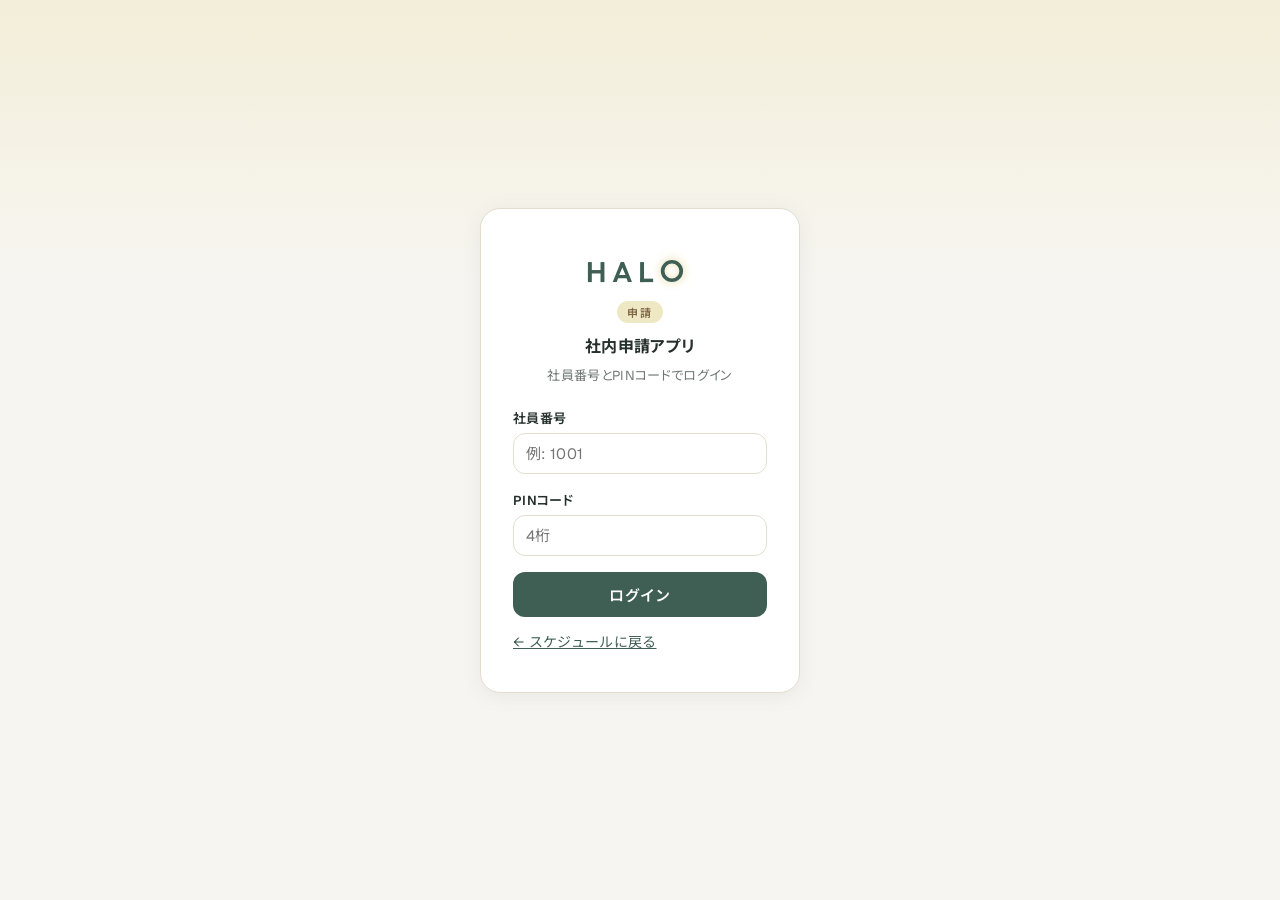
==== commit 5c1ba8e3: "申請アプリ（申請一覧・変更届・入社情報）の見た目を HALO の新デザインにそろえる Co-Authored-By: Claude Opus 5.5 <noreply@anthropic.com>" ====
--- a/apply-pwa/index.html
+++ b/apply-pwa/index.html
@@ -1,3463 +1,3446 @@
-<!DOCTYPE html>
-<html lang="ja">
-<head>
-<meta charset="UTF-8">
-<meta name="viewport" content="width=device-width, initial-scale=1.0">
-<title>社内申請アプリ</title>
-<link rel="manifest" href="./manifest.json">
-<style>
-*, *::before, *::after { box-sizing: border-box; margin: 0; padding: 0; }
-:root {
-  --primary: #1a73e8; --primary-dark: #1557b0;
-  --danger: #e53935; --success: #43a047; --warn: #fb8c00;
-  --bg: #f5f7fa; --card: #fff; --border: #e0e0e0;
-  --text: #212121; --text-sub: #757575; --radius: 8px;
-}
-body { font-family: 'Segoe UI','Helvetica Neue',sans-serif; background: var(--bg); color: var(--text); }
-
-.screen { display: none; min-height: 100vh; }
-.screen.active { display: flex; flex-direction: column; }
-
-/* ログイン */
-#screen-login { justify-content: center; align-items: center; background: linear-gradient(135deg,#1a73e8,#0d47a1); }
-.login-card { background: var(--card); border-radius: 16px; padding: 40px 32px; width: 320px; box-shadow: 0 8px 32px rgba(0,0,0,.2); }
-.login-card h1 { font-size: 20px; text-align: center; margin-bottom: 8px; }
-.login-card p  { font-size: 13px; color: var(--text-sub); text-align: center; margin-bottom: 24px; }
-.form-group { margin-bottom: 16px; }
-.form-group label { display: block; font-size: 13px; font-weight: 600; margin-bottom: 6px; }
-.form-group input { width: 100%; padding: 10px 12px; border: 1px solid var(--border); border-radius: var(--radius); font-size: 15px; }
-.form-group input:focus { outline: none; border-color: var(--primary); }
-.btn-primary { width: 100%; padding: 12px; background: var(--primary); color: #fff; border: none; border-radius: var(--radius); font-size: 15px; font-weight: 600; cursor: pointer; }
-.btn-primary:hover { background: var(--primary-dark); }
-.login-error { color: var(--danger); font-size: 13px; text-align: center; margin-top: 12px; display: none; }
-
-/* ヘッダー */
-.app-header { background: var(--primary); color: #fff; padding: 0 16px; height: 56px; display: flex; align-items: center; justify-content: space-between; position: sticky; top: 0; z-index: 100; box-shadow: 0 2px 8px rgba(0,0,0,.15); }
-.app-header h1 { font-size: 18px; font-weight: 700; }
-.header-user { font-size: 13px; display: flex; align-items: center; gap: 8px; }
-.btn-logout { background: rgba(255,255,255,.2); border: none; color: #fff; padding: 4px 10px; border-radius: 4px; font-size: 12px; cursor: pointer; }
-.btn-refresh { background: rgba(255,255,255,.2); border: none; color: #fff; width: 32px; height: 32px; border-radius: 50%; font-size: 16px; cursor: pointer; display: flex; align-items: center; justify-content: center; transition: transform .3s; }
-.btn-refresh:active { transform: rotate(180deg); }
-
-/* タブ */
-.tab-nav { display: flex; background: var(--card); border-bottom: 1px solid var(--border); overflow-x: auto; }
-.tab-btn { flex: 1; min-width: 80px; padding: 12px 8px; border: none; background: none; font-size: 13px; font-weight: 600; color: var(--text-sub); cursor: pointer; border-bottom: 3px solid transparent; white-space: nowrap; transition: color .2s, border-color .2s; }
-.tab-btn.active { color: var(--primary); border-bottom-color: var(--primary); }
-
-.tab-content { display: none; padding: 16px; }
-.tab-content.active { display: block; }
-
-/* カード */
-.card { background: var(--card); border-radius: var(--radius); padding: 16px; margin-bottom: 12px; box-shadow: 0 1px 4px rgba(0,0,0,.08); cursor: pointer; }
-.card:active { opacity: .8; }
-.card-title { font-size: 15px; font-weight: 700; margin-bottom: 4px; }
-.card-sub   { font-size: 13px; color: var(--text-sub); }
-
-/* バッジ */
-.badge { display: inline-block; padding: 2px 8px; border-radius: 12px; font-size: 12px; font-weight: 700; }
-.badge-申請中  { background: #fff3e0; color: var(--warn); }
-.badge-承認済  { background: #e8f5e9; color: var(--success); }
-.badge-否認   { background: #ffebee; color: var(--danger); }
-.badge-取下げ  { background: #f5f5f5; color: var(--text-sub); }
-/* 届出アプリの7ステータス。本人にボールがある状態（書類待ち・差し戻し）は目立たせる */
-.badge-受付済   { background: #e3f2fd; color: #1565c0; }
-.badge-書類待ち { background: #fff3e0; color: #e65100; font-weight: 700; }
-.badge-差し戻し { background: #ffebee; color: var(--danger); font-weight: 700; }
-.badge-対応中   { background: #ede7f6; color: #5e35b1; }
-.badge-完了     { background: #e8f5e9; color: var(--success); }
-.badge-取り下げ { background: #f5f5f5; color: var(--text-sub); }
-/* 処理中のボタン（連打防止が効いていることが見た目でわかるように） */
-button:disabled { opacity: .55; cursor: progress; }
-/* 届出：期日の表示 */
-.td-due-soon { background:#fff3e0; border:1px solid #ffcc80; color:#e65100; padding:8px 10px; border-radius:8px; font-size:13px; margin-top:8px; }
-.td-due-over { background:#ffebee; border:1px solid #ef9a9a; color:#c62828; padding:8px 10px; border-radius:8px; font-size:13px; margin-top:8px; }
-.td-guide    { background:#f1f8e9; border-left:3px solid #8bc34a; padding:8px 10px; border-radius:4px; font-size:13px; white-space:pre-wrap; margin:8px 0; }
-.td-names    { display:flex; flex-direction:column; gap:6px; margin-top:6px; }
-.td-names label { display:flex; align-items:flex-start; gap:8px; cursor:pointer; font-weight:400; margin:0; }
-
-/* FAB */
-.fab { position: fixed; bottom: 24px; right: 24px; width: 56px; height: 56px; border-radius: 50%; background: var(--primary); color: #fff; border: none; font-size: 28px; cursor: pointer; box-shadow: 0 4px 16px rgba(26,115,232,.4); display: flex; align-items: center; justify-content: center; z-index: 50; }
-.fab:hover { transform: scale(1.08); }
-
-/* モーダル */
-.modal-overlay { display: none; position: fixed; inset: 0; background: rgba(0,0,0,.5); z-index: 200; justify-content: center; align-items: flex-end; }
-.modal-overlay.open { display: flex; }
-#modal-confirm { z-index: 210; }
-.modal { background: var(--card); border-radius: 16px 16px 0 0; padding: 24px; width: 100%; max-width: 640px; max-height: 92vh; overflow-y: auto; }
-.modal-header { display: flex; justify-content: space-between; align-items: center; margin-bottom: 20px; }
-.modal-header h2 { font-size: 17px; font-weight: 700; }
-.btn-close { background: none; border: none; font-size: 22px; color: var(--text-sub); cursor: pointer; }
-.modal label { font-size: 13px; font-weight: 600; display: block; margin-top: 14px; }
-.modal select, .modal input[type=text], .modal input[type=date],
-.modal input[type=number], .modal textarea {
-  width: 100%; padding: 10px 12px; border: 1px solid var(--border);
-  border-radius: var(--radius); font-size: 14px; margin-top: 4px; font-family: inherit;
-}
-.modal textarea { resize: vertical; min-height: 80px; }
-.modal select:focus, .modal input:focus, .modal textarea:focus { outline: none; border-color: var(--primary); }
-.modal-footer { margin-top: 20px; display: flex; gap: 8px; }
-.btn-cancel { flex: 1; padding: 12px; border: 1px solid var(--border); border-radius: var(--radius); background: none; font-size: 14px; cursor: pointer; }
-.btn-submit { flex: 2; padding: 12px; background: var(--primary); color: #fff; border: none; border-radius: var(--radius); font-size: 14px; font-weight: 700; cursor: pointer; }
-.btn-danger { flex: 1; padding: 12px; background: var(--danger); color: #fff; border: none; border-radius: var(--radius); font-size: 14px; cursor: pointer; }
-.btn-success { flex: 1; padding: 12px; background: var(--success); color: #fff; border: none; border-radius: var(--radius); font-size: 14px; font-weight: 700; cursor: pointer; }
-
-/* 詳細行 */
-.detail-row { display: flex; gap: 8px; padding: 8px 0; border-bottom: 1px solid var(--border); }
-.detail-label { color: var(--text-sub); font-size: 13px; min-width: 110px; }
-.detail-val { font-size: 14px; flex: 1; }
-
-/* 明細テーブル */
-.detail-table { width: 100%; border-collapse: collapse; font-size: 13px; margin-top: 8px; }
-.detail-table th { background: #f0f4ff; padding: 6px 8px; text-align: left; border: 1px solid var(--border); }
-.detail-table td { padding: 6px 8px; border: 1px solid var(--border); }
-.detail-table input { width: 100%; border: none; background: none; font-size: 13px; font-family: inherit; }
-.detail-table input:focus { outline: 1px solid var(--primary); border-radius: 4px; }
-
-/* 交通費精算の明細：列が潰れて入力中の文字が見えなくなるのを防ぐ（親divのoverflow-x:autoで横スクロール） */
-#transport-rows-table { min-width: 790px; }
-#transport-rows-table th:nth-child(1), #transport-rows-table td:nth-child(1) { width: 160px; }
-#transport-rows-table th:nth-child(2), #transport-rows-table td:nth-child(2) { width: 160px; }
-#transport-rows-table th:nth-child(3), #transport-rows-table td:nth-child(3) { width: 110px; }
-#transport-rows-table th:nth-child(4), #transport-rows-table td:nth-child(4) { width: 110px; }
-#transport-rows-table th:nth-child(5), #transport-rows-table td:nth-child(5) { width: 90px; }
-#transport-rows-table th:nth-child(6), #transport-rows-table td:nth-child(6) { width: 120px; }
-/* 枠なし入力だと入力欄の位置が分かりづらいので下線を付ける */
-#transport-rows-table input { border-bottom: 1px solid var(--border); border-radius: 0; padding: 3px 2px; }
-#transport-rows-table input:focus { outline: none; border-bottom: 2px solid var(--primary); background: #f5f9ff; }
-.btn-add-row { margin-top: 8px; padding: 6px 14px; border: 1px dashed var(--border); background: none; border-radius: var(--radius); font-size: 13px; cursor: pointer; color: var(--text-sub); }
-.btn-del-row { background: none; border: none; color: var(--danger); cursor: pointer; font-size: 16px; }
-
-/* ローディング */
-.loading { text-align: center; padding: 40px; color: var(--text-sub); font-size: 14px; }
-.spinner { width: 32px; height: 32px; border: 3px solid var(--border); border-top-color: var(--primary); border-radius: 50%; animation: spin .8s linear infinite; margin: 0 auto 12px; }
-@keyframes spin { to { transform: rotate(360deg); } }
-
-.empty { text-align: center; padding: 60px 20px; color: var(--text-sub); }
-.empty-icon { font-size: 48px; margin-bottom: 12px; }
-
-.toast { position: fixed; bottom: 90px; left: 50%; transform: translateX(-50%); background: #323232; color: #fff; padding: 12px 20px; border-radius: var(--radius); font-size: 14px; opacity: 0; transition: opacity .3s; pointer-events: none; z-index: 300; white-space: nowrap; }
-.toast.show { opacity: 1; }
-
-.rejection-box { margin-top: 12px; padding: 12px; background: #ffebee; border-radius: var(--radius); }
-.rejection-box .label { font-size: 13px; color: var(--danger); font-weight: 700; }
-.rejection-box .val { font-size: 14px; margin-top: 4px; }
-
-/* 絞り込みバー */
-.filter-bar { display: flex; flex-wrap: wrap; gap: 8px; padding: 12px 0; }
-.filter-bar select, .filter-bar input[type=date] {
-  padding: 7px 10px; border: 1px solid var(--border); border-radius: var(--radius);
-  font-size: 13px; background: var(--card); color: var(--text); flex: 1; min-width: 120px;
-}
-.filter-bar select:focus, .filter-bar input:focus { outline: none; border-color: var(--primary); }
-.btn-filter-clear {
-  padding: 7px 14px; border: 1px solid var(--border); border-radius: var(--radius);
-  background: none; font-size: 13px; cursor: pointer; color: var(--text-sub); white-space: nowrap;
-}
-.btn-filter-clear:hover { background: var(--bg); }
-.bulk-bar { display: flex; align-items: center; gap: 8px; padding: 10px 0; }
-.bulk-bar button { padding: 8px 16px; border: none; border-radius: var(--radius); font-size: 13px; font-weight: 700; cursor: pointer; color: #fff; }
-.pending-card { display: flex; gap: 10px; align-items: flex-start; }
-.pending-card input[type=checkbox] { margin-top: 14px; width: 18px; height: 18px; flex-shrink: 0; }
-.pending-card .card { flex: 1; margin-bottom: 0; }
-.pending-item { margin-bottom: 12px; }
-</style>
-</head>
-<body>
-
-<!-- ログイン -->
-<div id="screen-login" class="screen active">
-  <div class="login-card">
-    <h1>📋 社内申請アプリ</h1>
-    <p>社員番号とPINコードでログイン</p>
-    <div class="form-group">
-      <label>社員番号</label>
-      <input type="text" id="inp-empid" placeholder="例: 1001" inputmode="numeric">
-    </div>
-    <div class="form-group">
-      <label>PINコード</label>
-      <input type="password" id="inp-pin" placeholder="4桁" inputmode="numeric" maxlength="4">
-    </div>
-    <button class="btn-primary" onclick="doLogin()">ログイン</button>
-    <div class="login-error" id="login-error"></div>
-    <button onclick="location.href='../'" style="margin-top:14px;background:none;border:none;color:var(--primary);font-size:14px;cursor:pointer;text-decoration:underline">← スケジュールに戻る</button>
-  </div>
-</div>
-
-<!-- メイン -->
-<div id="screen-main" class="screen">
-  <header class="app-header">
-    <div style="display:flex;align-items:center;gap:10px">
-      <button onclick="location.href='../'" title="スケジュールに戻る" style="background:rgba(255,255,255,.2);color:#fff;border:none;border-radius:8px;padding:6px 12px;font-size:14px;font-weight:600;cursor:pointer;white-space:nowrap">← スケジュール</button>
-      <h1>📋 社内申請</h1>
-    </div>
-    <div class="header-user">
-      <span id="header-username"></span>
-      <button class="btn-refresh" onclick="refreshCurrentTab()" title="更新">↻</button>
-      <button class="btn-logout" onclick="doLogout()">ログアウト</button>
-    </div>
-  </header>
-
-  <nav class="tab-nav">
-    <button class="tab-btn active" data-tab="mine"    onclick="switchTab('mine')">自分の申請</button>
-    <button class="tab-btn" data-tab="pending" onclick="switchTab('pending')" id="tab-pending-btn" style="display:none">要承認<span id="pending-badge" style="display:none;background:var(--danger);color:#fff;font-size:11px;font-weight:700;border-radius:10px;padding:1px 6px;margin-left:4px;"></span></button>
-    <button class="tab-btn" data-tab="all"     onclick="switchTab('all')"     id="tab-all-btn"     style="display:none">全申請</button>
-    <button class="tab-btn" data-tab="todoke"  onclick="switchTab('todoke')"  id="tab-todoke-btn"  style="display:none">届出対応</button>
-  </nav>
-
-  <div id="tab-mine" class="tab-content active">
-    <div id="mine-summary" style="display:none;background:var(--card);border-radius:var(--radius);padding:12px 16px;margin-bottom:12px;box-shadow:0 1px 4px rgba(0,0,0,.08);gap:16px;flex-wrap:wrap;"></div>
-    <div class="filter-bar" id="mine-filter-bar">
-      <select id="mine-filter-type" onchange="applyMineFilter()">
-        <option value="">すべての種別</option>
-        <option value="leave">🌴 休暇申請</option>
-        <option value="transport">🚃 交通費精算</option>
-        <option value="expense">💴 出張費精算</option>
-        <option value="other">📝 その他</option>
-        <option value="change">🪪 従業員情報変更届</option>
-        <option value="todoke">📨 届出・相談</option>
-      </select>
-      <select id="mine-filter-status" onchange="applyMineFilter()">
-        <option value="">すべてのステータス</option>
-        <option value="申請中">申請中</option>
-        <option value="承認済">承認済</option>
-        <option value="受付済">受付済</option>
-        <option value="書類待ち">書類待ち</option>
-        <option value="差し戻し">差し戻し</option>
-        <option value="対応中">対応中</option>
-        <option value="完了">完了</option>
-        <option value="取り下げ">取り下げ</option>
-        <option value="否認">否認</option>
-        <option value="取下げ">取下げ</option>
-      </select>
-      <button class="btn-filter-clear" onclick="clearMineFilter()">クリア</button>
-      <span id="mine-filter-count" style="font-size:13px;color:var(--text-sub);"></span>
-    </div>
-    <div id="list-mine"><div class="loading"><div class="spinner"></div><div>読み込み中...</div></div></div>
-  </div>
-  <div id="tab-pending" class="tab-content">
-    <div id="pending-bulk-bar" class="bulk-bar" style="display:none;">
-      <button onclick="doBulkApprove()" style="background:var(--success);">一括承認</button>
-      <span id="pending-bulk-count" style="font-size:13px;color:var(--text-sub);"></span>
-    </div>
-    <div id="list-pending"><div class="loading"><div class="spinner"></div><div>読み込み中...</div></div></div>
-  </div>
-  <div id="tab-all" class="tab-content">
-    <!-- 絞り込みフィルター -->
-    <div class="filter-bar">
-      <select id="filter-type" onchange="applyFilter()">
-        <option value="">すべての種別</option>
-        <option value="leave">🌴 休暇申請</option>
-        <option value="transport">🚃 交通費精算</option>
-        <option value="expense">💴 出張費精算</option>
-        <option value="other">📝 その他</option>
-        <option value="change">🪪 従業員情報変更届</option>
-        <option value="todoke">📨 届出・相談</option>
-      </select>
-      <select id="filter-status" onchange="applyFilter()">
-        <option value="">すべてのステータス</option>
-        <option value="申請中">申請中</option>
-        <option value="承認済">承認済</option>
-        <option value="否認">否認</option>
-        <option value="取下げ">取下げ</option>
-      </select>
-      <input type="text" id="filter-name" oninput="applyFilter()" placeholder="名前で絞り込み">
-      <div style="display:flex;align-items:center;gap:4px;flex-wrap:nowrap;">
-        <span style="font-size:12px;color:var(--text-sub);white-space:nowrap;">期間</span>
-        <input type="date" id="filter-from" onchange="applyFilter()">
-        <span style="font-size:12px;color:var(--text-sub);">〜</span>
-        <input type="date" id="filter-to"   onchange="applyFilter()">
-      </div>
-      <button class="btn-filter-clear" onclick="clearFilter()">クリア</button>
-    </div>
-    <div style="display:flex;justify-content:space-between;align-items:center;padding:4px 0 8px;">
-      <div id="filter-count" style="font-size:13px;color:var(--text-sub);"></div>
-      <button onclick="exportCSV()" style="padding:6px 12px;background:var(--primary);color:#fff;border:none;border-radius:var(--radius);font-size:13px;cursor:pointer;">⬇ CSV出力</button>
-    </div>
-    <div id="list-all"><div class="loading"><div class="spinner"></div><div>読み込み中...</div></div></div>
-  </div>
-
-  <!-- 届出対応タブ（総務＝HR_VIEWERS のみ表示） -->
-  <div id="tab-todoke" class="tab-content">
-    <div class="filter-bar">
-      <select id="td-filter-major" onchange="onTodokeMajorFilterChange()">
-        <option value="">すべての大分類</option>
-      </select>
-      <select id="td-filter-apply" onchange="applyTodokeFilter()">
-        <option value="">すべての申請名</option>
-      </select>
-      <select id="td-filter-status" onchange="applyTodokeFilter()">
-        <option value="">対応中のものすべて</option>
-        <option value="申請中">申請中</option>
-        <option value="受付済">受付済</option>
-        <option value="書類待ち">書類待ち</option>
-        <option value="差し戻し">差し戻し</option>
-        <option value="対応中">対応中</option>
-        <option value="完了">完了（見返し）</option>
-        <option value="取り下げ">取り下げ（見返し）</option>
-        <option value="__all">すべて（完了・取り下げを含む）</option>
-      </select>
-      <input type="text" id="td-filter-name" oninput="applyTodokeFilter()" placeholder="名前で絞り込み">
-      <select id="td-filter-due" onchange="onTodokeDueFilterChange()">
-        <option value="">すべての期日</option>
-        <option value="over">期日超過</option>
-        <option value="week">7日以内（超過を含む）</option>
-        <option value="range">期間を指定</option>
-      </select>
-      <div id="td-filter-range" style="display:none;align-items:center;gap:4px;flex-wrap:nowrap;">
-        <input type="date" id="td-filter-from" onchange="applyTodokeFilter()">
-        <span style="font-size:12px;color:var(--text-sub);">〜</span>
-        <input type="date" id="td-filter-to" onchange="applyTodokeFilter()">
-      </div>
-      <select id="td-sort" onchange="applyTodokeFilter()">
-        <option value="due-asc">期日が近い順</option>
-        <option value="due-desc">期日が遠い順</option>
-        <option value="applied-desc">申請日が新しい順</option>
-        <option value="applied-asc">申請日が古い順</option>
-        <option value="doc-asc">書類の提出期日が近い順</option>
-      </select>
-      <button class="btn-filter-clear" onclick="clearTodokeFilter()">クリア</button>
-    </div>
-    <div id="td-filter-count" style="font-size:13px;color:var(--text-sub);padding:4px 0 8px;"></div>
-    <div id="list-todoke"><div class="loading"><div class="spinner"></div><div>読み込み中...</div></div></div>
-  </div>
-
-  <button class="fab" onclick="openNewModal()" title="新規申請">＋</button>
-</div>
-
-<!-- 新規申請モーダル -->
-<div class="modal-overlay" id="modal-new">
-  <div class="modal">
-    <div class="modal-header">
-      <h2>新規申請</h2>
-      <button class="btn-close" onclick="closeModal('modal-new')">✕</button>
-    </div>
-    <label>申請種別</label>
-    <select id="new-type" onchange="renderNewFields()">
-      <option value="">選択してください</option>
-      <option value="expense">💴 出張費精算</option>
-      <option value="transport">🚃 交通費精算</option>
-      <option value="other">📝 その他申請</option>
-      <option value="change">🪪 従業員情報変更届</option>
-      <option value="todoke">📨 届出・相談</option>
-      <option id="opt-onboarding" value="onboarding" hidden>🎉 新入社員 入社登録</option>
-    </select>
-    <div id="new-type-fields"></div>
-    <div class="modal-footer">
-      <button class="btn-cancel" onclick="closeModal('modal-new')">キャンセル</button>
-      <button class="btn-submit" onclick="submitNew()">申請する</button>
-    </div>
-  </div>
-</div>
-
-<!-- 申請確認モーダル -->
-<div class="modal-overlay" id="modal-confirm">
-  <div class="modal">
-    <div class="modal-header">
-      <h2 id="confirm-modal-title">申請内容の確認</h2>
-      <button class="btn-close" onclick="closeModal('modal-confirm')">✕</button>
-    </div>
-    <div id="confirm-modal-body"></div>
-    <div id="confirm-modal-warning" style="margin-top:12px;display:none;"></div>
-    <div class="modal-footer">
-      <button class="btn-cancel" onclick="closeModal('modal-confirm')">戻る</button>
-      <button class="btn-submit" id="confirm-modal-btn">申請を確定する</button>
-    </div>
-  </div>
-</div>
-
-<!-- 詳細モーダル -->
-<div class="modal-overlay" id="modal-detail">
-  <div class="modal">
-    <div class="modal-header">
-      <h2 id="detail-title">申請詳細</h2>
-      <button class="btn-close" onclick="closeModal('modal-detail')">✕</button>
-    </div>
-    <div id="detail-body"></div>
-    <div class="modal-footer" id="detail-footer"></div>
-  </div>
-</div>
-
-<div class="toast" id="toast"></div>
-
-<script>
-// ===================================================
-// 設定
-// ===================================================
-const GAS_URL      = 'https://script.google.com/macros/s/AKfycbwvHJ12cwnKgWIwrAXAeXuv1wSZXQXOHdAxhZ_P7vbe7KhrtEwv1wCigz0IHocrgHg/exec';
-const PHOTO_GAS_URL = 'https://script.google.com/macros/s/AKfycbwp8eTk9iDA3hPVuUrgwqBPr7UfFcWrFrXsfXcCR1eUo_siMsWahjSgxnU7LMjWRtM/exec';
-
-// ===================================================
-// セッション
-// ===================================================
-let currentUser = null;
-let applyPerms = {};   // GASから取得する申請アプリ内の権限 { canViewAll, isHrViewer }
-let currentToken = null;
-let onboardingEligible = null; // 入社登録メニュー表示可否（起動時に取得してキャッシュ）
-
-const APPROVAL_DEPT_ALIAS = {
-  '事務': '製造',
-  '設計': '製造',
-  '検査': '製造',
-};
-function _canApproveApply(r) {
-  if (r.approverEmpId) return String(r.approverEmpId) === String(currentUser.id);
-  const role = currentUser.role || '';
-  if (role && role !== '一般' && role !== '主任') return true;
-  const effectiveDept = APPROVAL_DEPT_ALIAS[r.applicantDept] || r.applicantDept;
-  return role === '主任' && currentUser.dept === effectiveDept;
-}
-
-function saveSession(token, user) {
-  currentToken = token;
-  currentUser = user;
-  localStorage.setItem('apply_session', JSON.stringify({ token, user, expires: Date.now() + 8 * 60 * 60 * 1000 }));
-}
-function loadSession() {
-  try {
-    // 申請アプリ独自のセッション
-    const d = JSON.parse(localStorage.getItem('apply_session') || 'null');
-    if (d && Date.now() <= d.expires) {
-      currentToken = d.token;
-      currentUser  = d.user;
-      return true;
-    }
-    // スケジュールアプリのセッションを流用（同一オリジンでlocalStorageを共有）
-    const s = JSON.parse(localStorage.getItem('sch_sess') || 'null');
-    if (s && s.token && s.user && (!s.expires || Date.now() <= s.expires)) {
-      currentToken = s.token;
-      currentUser  = s.user;
-      return true;
-    }
-    return false;
-  } catch { return false; }
-}
-function doLogout() {
-  localStorage.removeItem('apply_session');
-  currentToken = currentUser = null;
-  showScreen('login');
-}
-
-// ===================================================
-// 画面・タブ
-// ===================================================
-function showScreen(name) {
-  document.querySelectorAll('.screen').forEach(s => s.classList.remove('active'));
-  document.getElementById('screen-' + name).classList.add('active');
-}
-function switchTab(name) {
-  document.querySelectorAll('.tab-btn').forEach(b => b.classList.remove('active'));
-  document.querySelector(`[data-tab="${name}"]`).classList.add('active');
-  document.querySelectorAll('.tab-content').forEach(c => c.classList.remove('active'));
-  document.getElementById('tab-' + name).classList.add('active');
-  loadTab(name);
-}
-function refreshCurrentTab() {
-  const active = document.querySelector('.tab-btn.active');
-  if (active) loadTab(active.dataset.tab);
-}
-
-// ===================================================
-// GAS通信（POST）
-// ===================================================
-let _reloginPromise = null;
-
-async function gas(payload, _retryCount, _sessionRetried) {
-  if (!GAS_URL) throw new Error('GAS URLが未設定です。index.html の GAS_URL を設定してください');
-  const attempt = _retryCount || 0;
-  const ctrl = new AbortController();
-  const timer = setTimeout(() => ctrl.abort(), 45000);
-  let res;
-  try {
-    res = await fetch(GAS_URL, {
-      method: 'POST',
-      body: JSON.stringify(payload),
-      redirect: 'follow',
-      signal: ctrl.signal,
-    });
-  } catch (e) {
-    clearTimeout(timer);
-    if (attempt < 2) {
-      await new Promise(r => setTimeout(r, 1500));
-      return gas(payload, attempt + 1, _sessionRetried);
-    }
-    if (e.name === 'AbortError') throw new Error('サーバー応答がタイムアウトしました');
-    throw new Error('通信エラー: ' + (e.message || 'ネットワークに接続できません'));
-  }
-  clearTimeout(timer);
-  const text = await res.text();
-  let json;
-  try { json = JSON.parse(text); } catch {
-    if (attempt < 2) {
-      await new Promise(r => setTimeout(r, 1500));
-      return gas(payload, attempt + 1);
-    }
-    throw new Error('サーバーから不正な応答がありました（HTML）。GASの再デプロイが必要な可能性があります');
-  }
-  if (!json.ok) {
-    if (json.error === 'SESSION_EXPIRED' && !_sessionRetried) {
-      localStorage.removeItem('apply_session');
-      await _showReloginDialog();
-      payload.token = currentToken;
-      return gas(payload, 0, true);
-    }
-    throw new Error(json.error || '通信エラー');
-  }
-  return json.data;
-}
-
-function _showReloginDialog() {
-  if (_reloginPromise) return _reloginPromise;
-  _reloginPromise = new Promise((resolve, reject) => {
-    const overlay = document.createElement('div');
-    overlay.id = 'relogin-overlay';
-    overlay.style.cssText = 'position:fixed;inset:0;background:rgba(0,0,0,.6);z-index:9999;display:flex;align-items:center;justify-content:center;padding:20px';
-    const empVal = currentUser?.id || '';
-    overlay.innerHTML = `
-      <div style="background:#fff;border-radius:16px;padding:28px 24px;max-width:320px;width:100%;text-align:center">
-        <div style="font-size:2em;margin-bottom:10px">⏱️</div>
-        <h3 style="margin:0 0 8px;font-size:1.05em">セッションが切れました</h3>
-        <p style="color:#666;font-size:0.85em;margin:0 0 16px">再ログインすると操作を続けられます</p>
-        <input id="relogin-empid" type="text" inputmode="numeric" value="${empVal}" placeholder="社員番号" style="width:100%;padding:10px 12px;border:1.5px solid #ddd;border-radius:8px;font-size:0.95em;margin-bottom:8px;box-sizing:border-box">
-        <input id="relogin-pin" type="password" inputmode="numeric" placeholder="PIN" style="width:100%;padding:10px 12px;border:1.5px solid #ddd;border-radius:8px;font-size:0.95em;margin-bottom:4px;box-sizing:border-box">
-        <p id="relogin-error" style="color:#e53e3e;font-size:0.82em;display:none;margin:4px 0 0"></p>
-        <button id="relogin-btn" style="width:100%;padding:12px;background:var(--primary);color:#fff;border:none;border-radius:10px;font-size:0.95em;font-weight:600;cursor:pointer;margin-top:12px">ログイン</button>
-        <button id="relogin-cancel" style="width:100%;padding:8px;background:none;border:none;color:#666;font-size:0.82em;cursor:pointer;margin-top:4px">ログアウトする</button>
-      </div>`;
-    document.body.appendChild(overlay);
-    const empIn = document.getElementById('relogin-empid');
-    const pinIn = document.getElementById('relogin-pin');
-    empVal ? pinIn.focus() : empIn.focus();
-    const _doRelogin = async () => {
-      const empId = empIn.value.trim(), pin = pinIn.value.trim();
-      const errEl = document.getElementById('relogin-error');
-      if (!empId || !pin) { errEl.textContent = '社員番号とPINを入力してください'; errEl.style.display = 'block'; return; }
-      const btn = document.getElementById('relogin-btn');
-      btn.disabled = true; btn.textContent = 'ログイン中...';
-      try {
-        const ctrl = new AbortController();
-        const tmr = setTimeout(() => ctrl.abort(), 45000);
-        const r = await fetch(GAS_URL, { method: 'POST', body: JSON.stringify({ action: 'login', empId, pin }), redirect: 'follow', signal: ctrl.signal }).catch(fe => {
-          if (fe.name === 'AbortError') throw new Error('サーバー応答がタイムアウトしました');
-          throw fe;
-        });
-        clearTimeout(tmr);
-        const txt = await r.text();
-        let data;
-        try { data = JSON.parse(txt); } catch { throw new Error('サーバーから不正な応答がありました。しばらく待ってからお試しください'); }
-        if (!data.ok) throw new Error(data.error || 'ログインに失敗しました');
-        saveSession(data.data.token, data.data.user);
-        _reloginPromise = null;
-        overlay.remove();
-        resolve();
-      } catch (e) {
-        errEl.textContent = e.message.includes('LOCKED') ? 'アカウントがロックされています' : 'ログインに失敗しました';
-        errEl.style.display = 'block';
-        btn.disabled = false; btn.textContent = 'ログイン';
-        pinIn.value = ''; pinIn.focus();
-      }
-    };
-    document.getElementById('relogin-btn').addEventListener('click', _doRelogin);
-    pinIn.addEventListener('keydown', e => { if (e.key === 'Enter') _doRelogin(); });
-    empIn.addEventListener('keydown', e => { if (e.key === 'Enter') pinIn.focus(); });
-    document.getElementById('relogin-cancel').addEventListener('click', () => {
-      _reloginPromise = null;
-      overlay.remove();
-      doLogout();
-      reject(new Error('SESSION_EXPIRED'));
-    });
-  });
-  return _reloginPromise;
-}
-
-// ===================================================
-// ログイン
-// ===================================================
-async function doLogin() {
-  const empId = document.getElementById('inp-empid').value.trim();
-  const pin   = document.getElementById('inp-pin').value.trim();
-  const errEl = document.getElementById('login-error');
-  errEl.style.display = 'none';
-  if (!empId || !pin) { errEl.textContent = '社員番号とPINを入力してください'; errEl.style.display = 'block'; return; }
-  try {
-    const data = await gas({ action: 'login', empId, pin });
-    saveSession(data.token, data.user);
-    initMain();
-  } catch (e) {
-    errEl.textContent = e.message.includes('LOCKED') ? 'アカウントがロックされています' : e.message;
-    errEl.style.display = 'block';
-  }
-}
-
-// ===================================================
-// メイン初期化
-// ===================================================
-function initMain() {
-  document.getElementById('header-username').textContent = currentUser.name;
-  const canApprove = currentUser.isAdmin || (currentUser.role && currentUser.role !== '一般');
-  document.getElementById('tab-pending-btn').style.display = canApprove ? '' : 'none';
-  // 全申請タブは HR_VIEWERS(88,100) / DEV_VIEWERS のみ。
-  // 管理者フラグでは出さない（2026-10-16）。権限はGAS側に問い合わせる。
-  document.getElementById('tab-all-btn').style.display = 'none';
-  document.getElementById('tab-todoke-btn').style.display = 'none';
-  gas({ action: 'getApplyPerms', token: currentToken })
-    .then(p => {
-      applyPerms = p || {};
-      document.getElementById('tab-all-btn').style.display = applyPerms.canViewAll ? '' : 'none';
-      // 届出対応タブは総務（HR_VIEWERS）だけ。個人情報を含むため管理者フラグでは出さない
-      document.getElementById('tab-todoke-btn').style.display = applyPerms.canViewAll ? '' : 'none';
-    })
-    .catch(() => { /* 取得できなければ非表示のまま */ });
-  showScreen('main');
-  loadTab('mine');
-  // 一般社員でも承認者に指名されていればタブを出す（交通費精算を総務が承認するケース）
-  loadPendingBadge();
-  refreshOnboardingEligibility(); // 起動時に先読みしてキャッシュ（モーダルを開いたとき即表示するため）
-  _openTodokeFromUrl();
-}
-
-// 通知やHALOマイページから ?todoke=届出ID 付きで開かれたら、その届出の詳細を開く。
-// 開いたらURLからパラメータを消す（リロードで何度も開かないように）。
-function _openTodokeFromUrl() {
-  try {
-    const params = new URLSearchParams(location.search);
-    const id = params.get('todoke');
-    if (!id) return;
-    params.delete('todoke');
-    const q = params.toString();
-    history.replaceState(null, '', location.pathname + (q ? '?' + q : '') + location.hash);
-    openTodokeDetail(id);
-  } catch (e) { /* URLが読めなければ何もしない */ }
-}
-
-// 入社登録メニューの表示可否をキャッシュに反映（DOMがあれば即適用）
-function _applyOnboardingOptionVisibility() {
-  const optOb = document.getElementById('opt-onboarding');
-  if (optOb) optOb.hidden = (onboardingEligible !== true);
-}
-async function refreshOnboardingEligibility() {
-  try {
-    const r = await gas({ action: 'getOnboardingEligible', token: currentToken });
-    onboardingEligible = !!(r && r.eligible);
-  } catch {
-    onboardingEligible = false;
-  }
-  _applyOnboardingOptionVisibility();
-}
-
-async function loadPendingBadge() {
-  try {
-    const data = await gas({ action: 'getApplyPending', token: currentToken });
-    const count = data.count || 0;
-    updatePendingBadge(count);
-    // 役職が一般でも承認者に指名された申請があればタブを出す
-    if (count > 0) document.getElementById('tab-pending-btn').style.display = '';
-  } catch {}
-}
-
-// ===================================================
-// タブ読み込み
-// ===================================================
-let mineRecordsCache = [];
-let allRecordsCache = [];
-let approverData = null;
-let _loadTabSeq = 0;
-
-async function loadTab(name) {
-  const seq = ++_loadTabSeq;
-  const el = document.getElementById('list-' + name);
-  el.innerHTML = '<div class="loading"><div class="spinner"></div><div>読み込み中...</div></div>';
-  if (name === 'mine') document.getElementById('mine-summary').style.display = 'none';
-  try {
-    let records = [];
-    if (name === 'todoke') {
-      await loadTodokeTab();
-      return;
-    } else if (name === 'mine') {
-      const [applyAll, expenses, todokes, changes] = await Promise.all([
-        gas({ action: 'getApplyAll', token: currentToken }),
-        gas({ action: 'getExpenses', token: currentToken }).catch(() => []), // scope省略=自分の申請のみ
-        gas({ action: 'getTodokeList', token: currentToken }).catch(() => []),
-        gas({ action: 'getChangeRequests', token: currentToken }).catch(() => []), // scope省略=自分の変更届のみ
-      ]);
-      if (seq !== _loadTabSeq) return;
-      records = [
-        ...((applyAll && applyAll.leave)  || []).map(r => ({ ...r, _appType: 'leave' })),
-        ...((applyAll && applyAll.other)  || []).map(r => ({ ...r, _appType: 'other' })),
-        ...((applyAll && applyAll.transport) || []).map(r => ({ ...r, _appType: 'transport' })),
-        ...(expenses || []).map(r => ({ ...r, _appType: 'expense' })),
-        ...(changes || []).map(_changeToListRecord),
-        // 届出はステータス名もフィールド名も違うので、カード描画が読む形に合わせる
-        ...(todokes || []).map(r => ({
-          ...r, _appType: 'todoke',
-          approvalStatus:  r.status,
-          applicationDate: (r.appliedAt || '').slice(0, 10),
-        })),
-      ];
-      const summaryEl = document.getElementById('mine-summary');
-      const counts = { '申請中': 0, '承認済': 0, '否認': 0, '取下げ': 0 };
-      records.forEach(r => { if (counts[r.approvalStatus] !== undefined) counts[r.approvalStatus]++; });
-      summaryEl.style.display = 'flex';
-      summaryEl.innerHTML = [
-        { label: '申請中', color: 'var(--warn)',    key: '申請中' },
-        { label: '承認済', color: 'var(--success)', key: '承認済' },
-        { label: '否認',   color: 'var(--danger)',  key: '否認'   },
-      ].map(({ label, color, key }) =>
-        `<div style="text-align:center;min-width:60px;">
-          <div style="font-size:22px;font-weight:700;color:${color};">${counts[key]}</div>
-          <div style="font-size:12px;color:var(--text-sub);">${label}</div>
-        </div>`
-      ).join('<div style="width:1px;background:var(--border);"></div>');
-      records.sort((a, b) => { const ka = _sortKey(a), kb = _sortKey(b); return kb > ka ? 1 : kb < ka ? -1 : 0; });
-      mineRecordsCache = records;
-      applyMineFilter();
-      return;
-    } else if (name === 'pending') {
-      const [applyAll, expenses, changes] = await Promise.all([
-        gas({ action: 'getApplyForApprovalAll', token: currentToken }),
-        // 管理者フラグではなく scope='pending' でGAS側が「自分が承認者の申請中」だけを返す（2026-10-16）
-        gas({ action: 'getExpenses', token: currentToken, scope: 'pending' }).catch(() => []),
-        // 変更届は総務（HR_VIEWERS）だけが取れる。それ以外はGASがエラーを返すので空にする
-        gas({ action: 'getChangeRequests', token: currentToken, scope: 'pending' }).catch(() => []),
-      ]);
-      if (seq !== _loadTabSeq) return;
-      records = [
-        ...((applyAll && applyAll.leave)  || []).map(r => ({ ...r, _appType: 'leave' })),
-        ...((applyAll && applyAll.other)  || []).map(r => ({ ...r, _appType: 'other' })),
-        ...((applyAll && applyAll.transport) || []).map(r => ({ ...r, _appType: 'transport' })),
-        ...(expenses || []).filter(r => r.approvalStatus === '申請中').map(r => ({ ...r, _appType: 'expense' })),
-        // 自分が出した変更届は自分で承認できないので出さない
-        ...(changes || []).filter(r => r.status === '申請中' && r.applicantId !== currentUser.id).map(_changeToListRecord),
-      ];
-      updatePendingBadge(records.filter(r => r.approvalStatus === '申請中').length);
-    } else if (name === 'all') {
-      const [applyAll, expenses, changes] = await Promise.all([
-        gas({ action: 'getApplyAll', token: currentToken, scope: 'all' }),
-        gas({ action: 'getExpenses', token: currentToken, scope: 'all' }).catch(() => []),
-        gas({ action: 'getChangeRequests', token: currentToken, scope: 'all' }).catch(() => []),
-      ]);
-      if (seq !== _loadTabSeq) return;
-      records = [
-        ...((applyAll && applyAll.leave)  || []).map(r => ({ ...r, _appType: 'leave' })),
-        ...((applyAll && applyAll.other)  || []).map(r => ({ ...r, _appType: 'other' })),
-        ...((applyAll && applyAll.transport) || []).map(r => ({ ...r, _appType: 'transport' })),
-        ...(expenses || []).map(r => ({ ...r, _appType: 'expense' })),
-        ...(changes || []).map(_changeToListRecord),
-      ];
-      records.sort((a, b) => { const ka = _sortKey(a), kb = _sortKey(b); return kb > ka ? 1 : kb < ka ? -1 : 0; });
-      allRecordsCache = records;
-      applyFilter();
-      return;
-    }
-    records.sort((a, b) => { const ka = _sortKey(a), kb = _sortKey(b); return kb > ka ? 1 : kb < ka ? -1 : 0; });
-    renderList(el, records, name === 'pending' ? { checkbox: true } : undefined);
-  } catch (e) {
-    el.innerHTML = `<div class="empty"><div class="empty-icon">⚠️</div><p>${esc(e.message)}</p></div>`;
-  }
-}
-
-// ===================================================
-// 自分の申請タブ絞り込み
-// ===================================================
-function applyMineFilter() {
-  const typeVal   = document.getElementById('mine-filter-type').value;
-  const statusVal = document.getElementById('mine-filter-status').value;
-  let filtered = mineRecordsCache.filter(r => {
-    if (typeVal   && r._appType !== typeVal) return false;
-    if (statusVal && r.approvalStatus !== statusVal) return false;
-    return true;
-  });
-  document.getElementById('mine-filter-count').textContent =
-    (typeVal || statusVal) ? `${filtered.length} / ${mineRecordsCache.length} 件` : '';
-  renderList(document.getElementById('list-mine'), filtered);
-}
-
-function clearMineFilter() {
-  document.getElementById('mine-filter-type').value   = '';
-  document.getElementById('mine-filter-status').value = '';
-  applyMineFilter();
-}
-
-function updatePendingBadge(count) {
-  const badge = document.getElementById('pending-badge');
-  if (!badge) return;
-  badge.textContent = count;
-  badge.style.display = count > 0 ? 'inline' : 'none';
-}
-
-// ===================================================
-// 全申請タブ絞り込み
-// ===================================================
-function applyFilter() {
-  const typeVal   = document.getElementById('filter-type').value;
-  const statusVal = document.getElementById('filter-status').value;
-  const nameVal   = (document.getElementById('filter-name').value || '').trim();
-  const fromVal   = document.getElementById('filter-from').value;
-  const toVal     = document.getElementById('filter-to').value;
-
-  let filtered = allRecordsCache.filter(r => {
-    if (typeVal   && r._appType !== typeVal) return false;
-    if (statusVal && r.approvalStatus !== statusVal) return false;
-    if (nameVal   && !(r.applicantName || '').includes(nameVal)) return false;
-    const dateStr = r.applicationDate || r.appliedAt || '';
-    if (fromVal && dateStr && dateStr < fromVal) return false;
-    if (toVal   && dateStr && dateStr > toVal)   return false;
-    return true;
-  });
-
-  const countEl = document.getElementById('filter-count');
-  countEl.textContent = `${filtered.length} 件`;
-
-  renderList(document.getElementById('list-all'), filtered);
-}
-
-function clearFilter() {
-  document.getElementById('filter-type').value   = '';
-  document.getElementById('filter-status').value = '';
-  document.getElementById('filter-name').value   = '';
-  document.getElementById('filter-from').value   = '';
-  document.getElementById('filter-to').value     = '';
-  applyFilter();
-}
-
-function elapsedDays(dateStr) {
-  if (!dateStr) return '';
-  const d = new Date(dateStr);
-  if (isNaN(d)) return '';
-  const days = Math.floor((Date.now() - d.getTime()) / 86400000);
-  if (days === 0) return '今日';
-  return `${days}日経過`;
-}
-
-function renderList(el, records, opts) {
-  const showCheckbox = opts && opts.checkbox;
-  if (!records.length) {
-    el.innerHTML = '<div class="empty"><div class="empty-icon">📭</div><p>申請はありません</p></div>';
-    if (showCheckbox) { document.getElementById('pending-bulk-bar').style.display = 'none'; }
-    return;
-  }
-  if (showCheckbox) {
-    document.getElementById('pending-bulk-bar').style.display = 'flex';
-    updateBulkCount();
-  }
-  el.innerHTML = records.map(r => {
-    const elapsed = r.approvalStatus === '申請中'
-      ? elapsedDays(r.createdAt || r.applicationDate) : '';
-    const cardHtml = `
-    <div class="card" onclick="openDetail('${esc(r._appType)}','${esc(r.id)}')">
-      <div style="display:flex;justify-content:space-between;align-items:flex-start;">
-        <div>
-          <div class="card-title">${typeIcon(r._appType)} ${typeLabel(r._appType)}</div>
-          <div class="card-sub">${esc(r.applicantName || r.applicantId)} ・ ${esc(r.applicationDate || r.appliedAt || '')}</div>
-          ${r._appType === 'expense' ? `<div class="card-sub">行先: ${esc(r.destination || '')}　計 ${Number(r.totalAmount || 0).toLocaleString()} 円</div>` : ''}
-          ${r._appType === 'change' ? `<div class="card-sub">${esc((r.categories || []).join('・'))}${r.reflectStatus ? '　名簿：' + esc(r.reflectStatus) : ''}</div>` : ''}
-          ${r._appType !== 'expense' && r.content ? (() => { try { const c = JSON.parse(r.content); if (r._appType === 'transport') { return `<div class="card-sub">${esc(c.destination || '')} ${esc(c.periodStart||'')}〜${esc(c.periodEnd||'')} 計 ${Number(c.totalAmount||0).toLocaleString()} 円</div>`; } const timeInfo = c.allDay === false && c.startTime ? ` ${esc(c.startTime)}〜${esc(c.endTime)}` : c.allDay !== undefined ? ' 終日' : ''; return `<div class="card-sub">${esc(c.title || '')}${c.start ? esc(c.start) + '〜' + esc(c.end) + timeInfo : ''}</div>`; } catch { return ''; } })() : ''}
-        </div>
-        <div style="display:flex;flex-direction:column;align-items:flex-end;gap:4px;">
-          <span class="badge badge-${esc(r.approvalStatus)}">${esc(r.approvalStatus)}</span>
-          ${elapsed ? `<span style="font-size:11px;color:var(--text-sub);">${elapsed}</span>` : ''}
-        </div>
-      </div>
-    </div>`;
-    // 出張費・変更届は一括承認の対象外（変更届は名簿を書き換えるので1件ずつ中身を見て承認する）
-    if (showCheckbox && r.approvalStatus === '申請中' && r._appType !== 'expense' && r._appType !== 'change') {
-      return `<div class="pending-item"><div class="pending-card">
-        <input type="checkbox" class="bulk-cb" data-apptype="${esc(r._appType)}" data-id="${esc(r.id)}" onchange="updateBulkCount()">
-        ${cardHtml}
-      </div></div>`;
-    }
-    return showCheckbox ? `<div class="pending-item">${cardHtml}</div>` : cardHtml;
-  }).join('');
-}
-
-function updateBulkCount() {
-  const checked = document.querySelectorAll('.bulk-cb:checked').length;
-  document.getElementById('pending-bulk-count').textContent = checked ? `${checked}件 選択中` : '';
-}
-
-// ===================================================
-// 詳細表示
-// ===================================================
-async function openDetail(appType, id) {
-  // 届出はステータス体系が違う（承認/却下ではなく受付→対応→完了）ので専用の詳細へ
-  if (appType === 'todoke') return openTodokeDetail(id);
-  // 変更届は名簿への反映・書類があるので専用の詳細へ
-  if (appType === 'change') return openChangeDetail(id);
-  document.getElementById('detail-body').innerHTML = '<div class="loading"><div class="spinner"></div><div>読み込み中...</div></div>';
-  document.getElementById('detail-footer').innerHTML = '';
-  document.getElementById('detail-title').textContent = typeIcon(appType) + ' ' + typeLabel(appType) + ' 詳細';
-  openModal('modal-detail');
-
-  try {
-    let r;
-    if (appType === 'expense') {
-      r = await gas({ action: 'getExpenseById', token: currentToken, expenseId: id });
-      if (!r) throw new Error('申請が見つかりません');
-      renderExpenseDetail(r);
-    } else {
-      r = await gas({ action: 'getApplyById', token: currentToken, appType, recordId: id });
-      if (!r) throw new Error('申請が見つかりません');
-      renderApplyDetail(appType, r);
-    }
-
-    // 承認できるかはサーバーの判定（r.canApprove）に従う。古いGASで返ってこないときだけ従来の役職判定。
-    // （2026-10-27 テストで、総務に出張費の承認ボタンが出ない・申請した本人に出る食い違いが見つかった）
-    const canApprove = (typeof r.canApprove === 'boolean') ? r.canApprove : _canApproveApply(r);
-    const isOwn = r.applicantId === currentUser.id;
-    const footer = document.getElementById('detail-footer');
-    footer.innerHTML = '';
-
-    if (r.approvalStatus === '申請中') {
-      if (canApprove) {
-        const rejectBtn = document.createElement('button');
-        rejectBtn.className = 'btn-danger';
-        rejectBtn.textContent = '却下';
-        rejectBtn.onclick = () => doReject(appType, r.id, rejectBtn);
-        const approveBtn = document.createElement('button');
-        approveBtn.className = 'btn-success';
-        approveBtn.textContent = '承認';
-        approveBtn.onclick = () => doApprove(appType, r.id, approveBtn);
-        footer.appendChild(rejectBtn);
-        footer.appendChild(approveBtn);
-      }
-      if (isOwn && appType !== 'expense') {
-        const editBtn = document.createElement('button');
-        editBtn.className = 'btn-submit';
-        editBtn.textContent = '編集';
-        editBtn.onclick = () => editApply(appType, r);
-        footer.appendChild(editBtn);
-      }
-      if (isOwn) {
-        const withdrawBtn = document.createElement('button');
-        withdrawBtn.className = 'btn-cancel';
-        withdrawBtn.textContent = '取下げ';
-        withdrawBtn.onclick = () => doWithdraw(appType, r.id, withdrawBtn);
-        footer.appendChild(withdrawBtn);
-      }
-    }
-    if (isOwn && appType !== 'expense') {
-      const reuseBtn = document.createElement('button');
-      reuseBtn.className = 'btn-cancel';
-      reuseBtn.textContent = '再利用';
-      reuseBtn.onclick = () => reuseApply(appType, r);
-      footer.appendChild(reuseBtn);
-    }
-    if (isOwn && r.approvalStatus === '否認' && appType !== 'expense') {
-      const reApplyBtn = document.createElement('button');
-      reApplyBtn.className = 'btn-submit';
-      reApplyBtn.textContent = '再申請';
-      reApplyBtn.onclick = () => reApply(appType, r);
-      footer.appendChild(reApplyBtn);
-    }
-    if (appType === 'expense') {
-      const pdfBtn = document.createElement('button');
-      pdfBtn.className = 'btn-cancel';
-      pdfBtn.textContent = '🖨 PDF出力';
-      pdfBtn.onclick = () => printExpensePDF(r);
-      footer.appendChild(pdfBtn);
-    }
-    if (appType === 'transport') {
-      const pdfBtn = document.createElement('button');
-      pdfBtn.className = 'btn-cancel';
-      pdfBtn.textContent = '🖨 PDF出力';
-      pdfBtn.onclick = () => printTransportPDF(r);
-      footer.appendChild(pdfBtn);
-    }
-  } catch (e) {
-    document.getElementById('detail-body').innerHTML = `<div class="empty"><p>読み込み失敗: ${esc(e.message)}</p></div>`;
-  }
-}
-
-function renderApplyDetail(appType, r) {
-  let contentRows = '';
-  try {
-    const c = JSON.parse(r.content || '{}');
-    r._parsedContent = c;
-    if (appType === 'transport') {
-      const details = c.details || [];
-      const total = details.reduce((s, d) => s + Number(d.amount || 0), 0);
-      contentRows = `
-        <div class="detail-row"><span class="detail-label">日程</span><span class="detail-val">${esc(c.periodStart||'')} 〜 ${esc(c.periodEnd||'')}</span></div>
-        <div class="detail-row"><span class="detail-label">行き先</span><span class="detail-val">${esc(c.destination||'-')}</span></div>
-        <div class="detail-row"><span class="detail-label">合計金額</span><span class="detail-val"><strong>${total.toLocaleString()} 円</strong></span></div>
-        ${details.length ? `
-        <div style="margin-top:14px;font-size:13px;font-weight:700;">明細</div>
-        <div style="overflow-x:auto;margin-top:6px;">
-          <table class="detail-table">
-            <thead><tr><th>日付</th><th>利用機関</th><th>出発地</th><th>到着地</th><th>金額</th><th>備考</th></tr></thead>
-            <tbody>${details.map(d => `<tr>
-              <td style="white-space:nowrap">${esc(_trDateRange(d))}</td><td>${esc(d.facility||'')}</td>
-              <td>${esc(d.from||'')}</td><td>${esc(d.to||'')}</td>
-              <td style="text-align:right">${Number(d.amount||0).toLocaleString()}</td>
-              <td>${esc(d.memo||'')}</td>
-            </tr>`).join('')}</tbody>
-          </table>
-        </div>` : ''}`;
-    } else {
-      contentRows = Object.entries(c).map(([k, v]) => {
-        if (k === '_appType') return '';
-        return `<div class="detail-row"><span class="detail-label">${esc(contentFieldLabel(k))}</span><span class="detail-val">${esc(String(v || '-'))}</span></div>`;
-      }).join('');
-    }
-  } catch {}
-  const approverDisplay = r.approverName || r.approverEmpId
-    ? `<div class="detail-row"><span class="detail-label">承認者</span><span class="detail-val">${esc(r.approverName || r.approverEmpId)}${r.approvalStatus === '申請中' ? '（承認待ち）' : ''}</span></div>`
-    : r.approvalStatus === '申請中'
-      ? `<div class="detail-row"><span class="detail-label">承認者</span><span class="detail-val">同部署主任（自動）</span></div>`
-      : '';
-  const commentDisplay = r.approverComment
-    ? `<div class="detail-row"><span class="detail-label">承認コメント</span><span class="detail-val">${esc(r.approverComment)}</span></div>`
-    : '';
-  const elapsedDisplay = r.approvalStatus === '申請中' && r.createdAt
-    ? `<span style="font-size:12px;color:var(--text-sub);margin-left:8px;">${elapsedDays(r.createdAt)}</span>` : '';
-  document.getElementById('detail-body').innerHTML = `
-    <div style="margin-bottom:12px;">
-      <span class="badge badge-${r.approvalStatus}">${r.approvalStatus}</span>${elapsedDisplay}
-    </div>
-    <div class="detail-row"><span class="detail-label">申請者</span><span class="detail-val">${esc(r.applicantName)}</span></div>
-    ${approverDisplay}
-    ${commentDisplay}
-    ${contentRows}
-    ${r.approvalStatus === '否認' && r.rejectionReason ? `<div class="rejection-box"><div class="label">却下理由</div><div class="val">${esc(r.rejectionReason)}</div></div>` : ''}
-  `;
-}
-
-function renderExpenseDetail(r) {
-  const detailRows = (r.details || []).map(d => `
-    <tr>
-      <td>${esc(d.date)}</td><td>${esc(d.category)}</td><td>${esc(d.facility)}</td>
-      <td>${esc(d.from)}</td><td>${esc(d.to)}</td>
-      <td style="text-align:right">${Number(d.amount||0).toLocaleString()}</td>
-      <td>${esc(d.memo)}</td>
-    </tr>
-  `).join('');
-  const expElapsed = r.approvalStatus === '申請中' && r.applicationDate
-    ? `<span style="font-size:12px;color:var(--text-sub);margin-left:8px;">${elapsedDays(r.applicationDate)}</span>` : '';
-  document.getElementById('detail-body').innerHTML = `
-    <div style="margin-bottom:12px;">
-      <span class="badge badge-${esc(r.approvalStatus)}">${esc(r.approvalStatus)}</span>${expElapsed}
-    </div>
-    <div class="detail-row"><span class="detail-label">申請者</span><span class="detail-val">${esc(r.applicantName)}</span></div>
-    <div class="detail-row"><span class="detail-label">申請日</span><span class="detail-val">${esc(r.applicationDate)}</span></div>
-    <div class="detail-row"><span class="detail-label">出張期間</span><span class="detail-val">${esc(r.periodStart)} 〜 ${esc(r.periodEnd)}</span></div>
-    <div class="detail-row"><span class="detail-label">行先</span><span class="detail-val">${esc(r.destination)}</span></div>
-    <div class="detail-row"><span class="detail-label">同行者</span><span class="detail-val">${esc(r.companions || '-')}</span></div>
-    <div class="detail-row"><span class="detail-label">精算方法</span><span class="detail-val">${esc(r.paymentMethod)}</span></div>
-    <div class="detail-row"><span class="detail-label">合計金額</span><span class="detail-val"><strong>${Number(r.totalAmount||0).toLocaleString()} 円</strong></span></div>
-    ${detailRows ? `
-    <div style="margin-top:14px;font-size:13px;font-weight:700;">明細</div>
-    <div style="overflow-x:auto;margin-top:6px;">
-      <table class="detail-table">
-        <thead><tr><th>日付</th><th>区分</th><th>利用機関</th><th>出発地</th><th>到着地</th><th>金額</th><th>備考</th></tr></thead>
-        <tbody>${detailRows}</tbody>
-      </table>
-    </div>` : ''}
-    ${r.receipts && r.receipts.length ? `
-    <div style="margin-top:14px;font-size:13px;font-weight:700;">領収書</div>
-    ${r.receipts.map(rc => `<div style="margin-top:6px;"><a href="${esc(rc.url)}" target="_blank" style="color:var(--primary)">📎 領収書を見る</a> <span style="font-size:12px;color:var(--text-sub)">${esc(rc.takenAt)}</span></div>`).join('')}` : ''}
-    ${r.approvalStatus === '否認' && r.rejectionReason ? `<div class="rejection-box"><div class="label">却下理由</div><div class="val">${esc(r.rejectionReason)}</div></div>` : ''}
-  `;
-}
-
-// ===================================================
-// 従業員情報変更届（2026-10-28）
-// 一覧は中身を持たないので、開いたときに getChangeRequestById で取る。
-// 総務が承認すると従業員名簿が書き換わる（変更日が先の項目は変更日の朝）。
-// 取り下げはできない（総務の承認と同時に押されると名簿の反映と食い違うため）。
-// ===================================================
-function _changeToListRecord(r) {
-  return {
-    ...r, _appType: 'change',
-    // 変更届アプリは「却下」、ほかの申請は「否認」。一覧の件数・色・絞り込みは「否認」にそろえる
-    approvalStatus:  r.status === '却下' ? '否認' : r.status,
-    applicationDate: (r.appliedAt || '').slice(0, 10),
-  };
-}
-
-function _changeToday() {
-  const d = new Date();
-  return d.getFullYear() + '-' + String(d.getMonth() + 1).padStart(2, '0') + '-' + String(d.getDate()).padStart(2, '0');
-}
-function _changeMd(s) {
-  const m = String(s || '').match(/^\d{4}-(\d{2})-(\d{2})/);
-  return m ? Number(m[1]) + '/' + Number(m[2]) : String(s || '');
-}
-function _currentTabName() {
-  const b = document.querySelector('.tab-btn.active');
-  return (b && b.dataset.tab) || 'mine';
-}
-
-let _changeAddFiles = [];
-let _changeDetail = null;
-
-async function openChangeDetail(id) {
-  document.getElementById('detail-body').innerHTML = '<div class="loading"><div class="spinner"></div><div>読み込み中...</div></div>';
-  document.getElementById('detail-footer').innerHTML = '';
-  document.getElementById('detail-title').textContent = typeIcon('change') + ' ' + typeLabel('change') + ' 詳細';
-  openModal('modal-detail');
-  try {
-    const r = await gas({ action: 'getChangeRequestById', token: currentToken, recordId: id });
-    _changeDetail = r;
-    _changeAddFiles = [];
-    renderChangeDetail(r);
-
-    const footer = document.getElementById('detail-footer');
-    footer.innerHTML = '';
-    if (r.canApprove) {
-      const rejectBtn = document.createElement('button');
-      rejectBtn.className = 'btn-danger';
-      rejectBtn.textContent = '却下';
-      rejectBtn.onclick = () => doRejectChange(r, rejectBtn);
-      const approveBtn = document.createElement('button');
-      approveBtn.className = 'btn-success';
-      approveBtn.textContent = '承認して名簿に反映';
-      approveBtn.onclick = () => doApproveChange(r, approveBtn);
-      footer.appendChild(rejectBtn);
-      footer.appendChild(approveBtn);
-    }
-    if (r.canRetryReflect) {
-      const retryBtn = document.createElement('button');
-      retryBtn.className = 'btn-submit';
-      retryBtn.textContent = '名簿への反映をやり直す';
-      retryBtn.onclick = () => doRetryChangeReflect(r, retryBtn);
-      footer.appendChild(retryBtn);
-    }
-  } catch (e) {
-    document.getElementById('detail-body').innerHTML = `<div class="empty"><p>読み込み失敗: ${esc(e.message)}</p></div>`;
-  }
-}
-
-// 単位（氏名・住所・通勤…）ごとの名簿への反映状況
-function _changeUnitState(r, u) {
-  if (r.status !== '承認済') return '';
-  if (u.reflected) return '<span style="color:var(--success);font-weight:700;">✅ 名簿に反映済み</span>';
-  if (r.reflectStatus === '反映エラー') return '<span style="color:var(--danger);font-weight:700;">⚠ 未反映（エラー）</span>';
-  if (u.date && u.date > _changeToday()) return `<span style="color:#e65100;font-weight:700;">⏳ ${esc(_changeMd(u.date))} に反映予定</span>`;
-  return '<span style="color:#e65100;font-weight:700;">⏳ 反映待ち</span>';
-}
-
-function renderChangeDetail(r) {
-  const status = r.status === '却下' ? '否認' : r.status;
-  const reflectColor = { '反映済': 'var(--success)', '反映待ち': '#e65100', '反映エラー': 'var(--danger)' }[r.reflectStatus] || 'var(--text-sub)';
-
-  const unitsHtml = (r.units || []).map(u => `
-    <div style="margin-top:14px;border:1px solid var(--border);border-radius:8px;padding:10px 12px;">
-      <div style="display:flex;justify-content:space-between;align-items:center;gap:8px;flex-wrap:wrap;">
-        <div style="font-weight:700;font-size:14px;">${esc(u.label)}</div>
-        <div style="font-size:12px;">
-          ${u.date ? `<span style="color:var(--text-sub);margin-right:8px;">変更日 ${esc(_changeMd(u.date))}</span>` : ''}
-          ${_changeUnitState(r, u)}
-        </div>
-      </div>
-      <div style="overflow-x:auto;">
-        <table class="detail-table">
-          <thead><tr><th>項目</th><th>変更前</th><th>変更後</th></tr></thead>
-          <tbody>${u.items.map(it => `
-            <tr><td>${esc(it.label)}</td><td style="color:var(--text-sub);">${esc(it.before || '(未登録)')}</td><td><strong>${esc(it.after)}</strong></td></tr>`).join('')}
-          </tbody>
-        </table>
-      </div>
-    </div>`).join('');
-
-  const docs  = r.documents || { files: [], later: false };
-  const files = docs.files || [];
-  const docsHtml = (r.requiredDocs.length || files.length || r.canAddDocs) ? `
-    <div style="margin-top:16px;font-size:13px;font-weight:700;">書類</div>
-    ${r.requiredDocs.length ? `
-      <div style="margin-top:6px;padding:8px 10px;background:var(--bg);border-radius:6px;font-size:13px;">
-        <div style="color:var(--text-sub);font-size:12px;margin-bottom:4px;">必要な書類</div>
-        ${r.requiredDocs.map(d => `<div>・${esc(d)}</div>`).join('')}
-      </div>` : ''}
-    ${files.length
-      ? files.map(f => `<div style="margin-top:6px;font-size:13px;"><a href="${esc(f.url)}" target="_blank" rel="noopener" style="color:var(--primary);word-break:break-all;">📎 ${esc(f.name)}</a> <span style="font-size:11px;color:var(--text-sub);">${esc(f.at || '')}</span></div>`).join('')
-      : `<div style="margin-top:6px;font-size:13px;color:${docs.later ? '#e65100' : 'var(--text-sub)'};">${docs.later ? '後日提出の予定（まだ添付されていません）' : '添付なし'}</div>`}
-    ${r.canAddDocs ? `
-      <div style="margin-top:10px;padding:10px;border:1px dashed var(--border);border-radius:8px;">
-        <div style="font-size:12px;color:var(--text-sub);margin-bottom:6px;">書類をあとから追加できます（1ファイル10MBまで）。マイナンバーが写っている場合は隠してください。</div>
-        <label class="btn-cancel" style="display:inline-block;cursor:pointer;padding:6px 12px;font-size:13px;">
-          📎 ファイルを選ぶ<input type="file" multiple accept="image/*,application/pdf" style="display:none;" onchange="pickChangeAddFiles(this)">
-        </label>
-        <div id="chg-add-file-list"></div>
-        <button type="button" id="chg-add-btn" class="btn-submit" style="margin-top:8px;display:none;" onclick="submitChangeAddFiles(this)">この書類を追加する</button>
-      </div>` : ''}` : '';
-
-  document.getElementById('detail-body').innerHTML = `
-    <div style="margin-bottom:12px;display:flex;align-items:center;gap:8px;flex-wrap:wrap;">
-      <span class="badge badge-${esc(status)}">${esc(r.status)}</span>
-      ${r.reflectStatus ? `<span style="font-size:12px;font-weight:700;color:${reflectColor};">名簿：${esc(r.reflectStatus)}</span>` : ''}
-    </div>
-    <div class="detail-row"><span class="detail-label">申請者</span><span class="detail-val">${esc(r.applicantName)}</span></div>
-    <div class="detail-row"><span class="detail-label">申請日</span><span class="detail-val">${esc((r.appliedAt || '').slice(0, 10))}</span></div>
-    <div class="detail-row"><span class="detail-label">カテゴリ</span><span class="detail-val">${esc((r.categories || []).join('・'))}</span></div>
-    ${r.approverName ? `<div class="detail-row"><span class="detail-label">${r.status === '却下' ? '却下した人' : '承認者'}</span><span class="detail-val">${esc(r.approverName)}</span></div>` : ''}
-    ${r.status === '申請中' ? `<div style="margin-top:10px;font-size:12px;color:var(--text-sub);">総務が承認すると、従業員名簿に自動で反映されます（変更日が先の項目は変更日の朝）。取り下げはできません。間違いがあったら総務に連絡してください。</div>` : ''}
-    ${r.commuteChanged ? `<div style="margin-top:10px;font-size:12px;color:#e65100;">※ 住所の変更に伴い、通勤経路・方法も変わる予定です</div>` : ''}
-    ${unitsHtml}
-    ${r.otherContent ? `
-      <div style="margin-top:14px;border:1px solid var(--border);border-radius:8px;padding:10px 12px;">
-        <div style="font-weight:700;font-size:14px;">その他</div>
-        <div style="margin-top:6px;font-size:13px;white-space:pre-wrap;">${esc(r.otherContent)}</div>
-        <div style="margin-top:6px;font-size:11px;color:var(--text-sub);">この内容は名簿に自動では入りません（総務が対応します）</div>
-      </div>` : ''}
-    ${docsHtml}
-    ${r.notes ? `<div class="detail-row" style="margin-top:12px;"><span class="detail-label">承認コメント</span><span class="detail-val">${esc(r.notes)}</span></div>` : ''}
-    ${r.status === '却下' && r.rejectionReason ? `<div class="rejection-box"><div class="label">却下理由</div><div class="val">${esc(r.rejectionReason)}</div></div>` : ''}
-    ${r.reflectLog ? `
-      <details style="margin-top:14px;font-size:12px;" ${r.reflectStatus === '反映エラー' ? 'open' : ''}>
-        <summary style="cursor:pointer;color:var(--text-sub);">名簿への反映の記録</summary>
-        <div style="margin-top:6px;white-space:pre-wrap;color:var(--text-sub);">${esc(r.reflectLog.replace(/^\[[a-z0-9]+\]\s*/gm, ''))}</div>
-      </details>` : ''}
-  `;
-}
-
-async function doApproveChange(r, btn) {
-  const today = _changeToday();
-  const later = (r.units || []).filter(u => u.date && u.date > today);
-  let msg = 'この変更届を承認しますか？\n承認すると従業員名簿が書き換わります。';
-  if (later.length) {
-    msg += '\n\n変更日が先の項目は、変更日の朝に反映します：\n'
-         + later.map(u => '・' + u.label + '（' + _changeMd(u.date) + '）').join('\n');
-  }
-  if (r.otherContent) msg += '\n\n「その他」の内容は名簿に自動では入りません。';
-  const files = (r.documents && r.documents.files) || [];
-  if (r.requiredDocs.length && !files.length) msg += '\n\n※ 必要な書類がまだ添付されていません。';
-  // 確認ダイアログは無効化する前に出す（キャンセルされたらそのまま戻る）
-  const comment = prompt(msg + '\n\n承認コメント（任意）', '');
-  if (comment === null) return;
-  await _runDetailAction(btn, '承認中...', async () => {
-    try {
-      const res = await gas({ action: 'approveChangeRequest', token: currentToken, recordId: r.id, comment: comment.trim() });
-      const rf = (res && res.reflect) || {};
-      closeModal('modal-detail');
-      if (rf.error) showToast('承認しました。名簿への反映に失敗しました。詳細を開いて確認してください');
-      else if (rf.waiting && rf.waiting.length) showToast('承認しました。変更日の朝に名簿へ反映します');
-      else showToast('承認して名簿に反映しました');
-      loadTab(_currentTabName());
-      loadPendingBadge();
-    } catch (e) { showToast('失敗: ' + e.message); }
-  });
-}
-
-async function doRejectChange(r, btn) {
-  const reason = prompt('却下理由を入力してください（申請者に通知されます）');
-  if (reason === null) return;
-  if (!reason.trim()) { showToast('却下理由を入力してください'); return; }
-  await _runDetailAction(btn, '却下中...', async () => {
-    try {
-      await gas({ action: 'rejectChangeRequest', token: currentToken, recordId: r.id, reason: reason.trim() });
-      closeModal('modal-detail');
-      showToast('却下しました');
-      loadTab(_currentTabName());
-      loadPendingBadge();
-    } catch (e) { showToast('失敗: ' + e.message); }
-  });
-}
-
-async function doRetryChangeReflect(r, btn) {
-  if (!confirm('名簿への反映をやり直しますか？\n先に、記録に出ているエラーの原因（名簿の項目・選択肢など）を直してください。')) return;
-  await _runDetailAction(btn, '反映中...', async () => {
-    try {
-      const res = await gas({ action: 'retryChangeReflect', token: currentToken, recordId: r.id });
-      const rf = (res && res.reflect) || {};
-      showToast(rf.error ? 'まだ反映できません: ' + rf.error : '名簿に反映しました');
-      await openChangeDetail(r.id);
-    } catch (e) { showToast('失敗: ' + e.message); }
-  });
-}
-
-function pickChangeAddFiles(input) {
-  const MAX = 10 * 1024 * 1024;
-  const files = Array.from(input.files || []);
-  const tooBig = files.filter(f => f.size > MAX);
-  if (tooBig.length) showToast(tooBig.map(f => f.name).join('、') + ' が大きすぎます（上限10MB）');
-  const ok = files.filter(f => f.size <= MAX);
-  input.value = '';
-  let remaining = ok.length;
-  ok.forEach(file => {
-    const reader = new FileReader();
-    reader.onload = () => {
-      _changeAddFiles.push({ name: file.name, mime: file.type, data: String(reader.result).split(',')[1] || '' });
-      if (--remaining === 0) renderChangeAddFileList();
-    };
-    reader.onerror = () => {
-      showToast(file.name + ' を読み込めませんでした');
-      if (--remaining === 0) renderChangeAddFileList();
-    };
-    reader.readAsDataURL(file);
-  });
-}
-
-function renderChangeAddFileList() {
-  const el = document.getElementById('chg-add-file-list');
-  const btn = document.getElementById('chg-add-btn');
-  if (!el) return;
-  el.innerHTML = _changeAddFiles.map((f, i) => `
-    <div style="display:flex;align-items:center;gap:8px;padding:5px 8px;background:var(--bg);border-radius:6px;margin-top:6px;font-size:13px;">
-      <span style="flex:1;word-break:break-all;">📎 ${esc(f.name)}</span>
-      <button type="button" onclick="_changeAddFiles.splice(${i},1);renderChangeAddFileList()"
-              style="border:none;background:none;color:var(--danger);cursor:pointer;font-size:16px;">✕</button>
-    </div>`).join('');
-  if (btn) btn.style.display = _changeAddFiles.length ? '' : 'none';
-}
-
-async function submitChangeAddFiles(btn) {
-  if (!_changeDetail || !_changeAddFiles.length || btn.disabled) return;
-  btn.disabled = true;
-  const prev = btn.textContent;
-  btn.textContent = '送信中...';
-  try {
-    const files = [];
-    for (const f of _changeAddFiles) {
-      const res = await gas({ action: 'uploadChangeFile', token: currentToken, file: { name: f.name, mime: f.mime, data: f.data } });
-      if (res && res.url) files.push({ name: res.name || f.name, url: res.url });
-    }
-    await gas({ action: 'addChangeDocs', token: currentToken, recordId: _changeDetail.id, files });
-    showToast('書類を追加しました');
-    await openChangeDetail(_changeDetail.id);
-  } catch (e) {
-    showToast(e.message);
-    btn.disabled = false;
-    btn.textContent = prev;
-  }
-}
-
-// ===================================================
-// 承認・却下・取下げ
-// ===================================================
-// 詳細モーダルのボタン共通の連打防止。
-// 押したボタンを「○○中...」にして、フッターのボタンを全部無効化する。
-// 成功時はモーダルを閉じるので戻さない。失敗して開いたままなら押し直せるように戻す。
-let _detailBusy = false;
-async function _runDetailAction(btn, busyLabel, fn) {
-  if (_detailBusy) return;
-  _detailBusy = true;
-  const footer   = document.getElementById('detail-footer');
-  const siblings = footer ? Array.from(footer.querySelectorAll('button')) : [];
-  const prevText = btn ? btn.textContent : '';
-  siblings.forEach(b => { b.disabled = true; });
-  if (btn) btn.textContent = busyLabel || '処理中...';
-  try {
-    await fn();
-  } finally {
-    _detailBusy = false;
-    if (document.getElementById('modal-detail').classList.contains('open')) {
-      siblings.forEach(b => { b.disabled = false; });
-      if (btn) btn.textContent = prevText;
-    }
-  }
-}
-
-async function doApprove(appType, id, btn) {
-  // 確認ダイアログは無効化する前に出す（キャンセルされたらそのまま戻る）
-  const comment = prompt('承認コメント（任意）', '');
-  if (comment === null) return;
-  await _runDetailAction(btn, '承認中...', async () => {
-    try {
-      if (appType === 'expense') await gas({ action: 'approveExpense', token: currentToken, expenseId: id });
-      else await gas({ action: 'approveApply', token: currentToken, appType, recordId: id, comment: comment.trim() });
-      closeModal('modal-detail');
-      showToast('承認しました');
-      loadTab('pending');
-    } catch (e) { showToast('失敗: ' + e.message); }
-  });
-}
-
-async function printExpensePDF(r) {
-  const detailRows = (r.details || []).map(d => `
-    <tr>
-      <td>${esc(d.date||'')}</td><td>${esc(d.category||'')}</td><td>${esc(d.facility||'')}</td>
-      <td>${esc(d.from||'')}</td><td>${esc(d.to||'')}</td>
-      <td style="text-align:right">${Number(d.amount||0).toLocaleString()}</td>
-      <td>${esc(d.memo||'')}</td>
-    </tr>`).join('');
-  let receiptsHtml = '';
-  if (r.receipts && r.receipts.length) {
-    showToast('領収書画像を読み込み中...');
-    const imgs = await Promise.all(r.receipts.map(async p => {
-      try {
-        const resp = await fetch(p.url);
-        const blob = await resp.blob();
-        return await new Promise((resolve) => {
-          const reader = new FileReader();
-          reader.onloadend = () => resolve(`<img src="${reader.result}" style="max-width:180px;max-height:140px;margin:4px;border:1px solid #ccc;">`);
-          reader.readAsDataURL(blob);
-        });
-      } catch {
-        return `<a href="${p.url}" target="_blank">📎 領収書リンク</a>`;
-      }
-    }));
-    receiptsHtml = imgs.join('');
-  }
-  const win = window.open('', '_blank');
-  win.document.write(`<!DOCTYPE html><html lang="ja"><head>
-    <meta charset="UTF-8">
-    <title>出張費精算申請書</title>
-    <style>
-      body { font-family: 'Meiryo', sans-serif; font-size: 13px; padding: 24px; color: #212121; }
-      h1 { font-size: 18px; text-align: center; margin-bottom: 20px; }
-      table { width: 100%; border-collapse: collapse; margin-bottom: 16px; }
-      th, td { border: 1px solid #ccc; padding: 6px 8px; }
-      th { background: #f5f5f5; font-weight: 700; width: 120px; }
-      .detail-table th { width: auto; }
-      .section { font-weight: 700; margin: 16px 0 6px; font-size: 14px; }
-      .total { text-align: right; font-weight: 700; font-size: 15px; margin: 8px 0; }
-      @media print { button { display: none; } }
-    </style>
-  </head><body>
-    <h1>出張費精算申請書</h1>
-    <table>
-      <tr><th>申請者</th><td>${esc(r.applicantName||'')}</td><th>申請日</th><td>${esc(r.applicationDate||'')}</td></tr>
-      <tr><th>出張期間</th><td>${esc(r.periodStart||'')} 〜 ${esc(r.periodEnd||'')}</td><th>行先</th><td>${esc(r.destination||'')}</td></tr>
-      <tr><th>同行者</th><td>${esc(r.companions||'-')}</td><th>精算方法</th><td>${esc(r.paymentMethod||'')}</td></tr>
-      <tr><th>承認状態</th><td>${esc(r.approvalStatus||'')}</td><th>承認者</th><td>${esc(r.approverName||r.approverEmpId||'-')}</td></tr>
-    </table>
-    <div class="section">明細</div>
-    <table class="detail-table">
-      <thead><tr><th>日付</th><th>区分</th><th>利用機関</th><th>出発地</th><th>到着地</th><th>金額</th><th>備考</th></tr></thead>
-      <tbody>${detailRows}</tbody>
-    </table>
-    <div class="total">合計金額：${Number(r.totalAmount||0).toLocaleString()} 円</div>
-    ${receiptsHtml ? `<div class="section">領収書</div><div>${receiptsHtml}</div>` : ''}
-    <br><button onclick="window.print()">🖨 印刷</button>
-  </body></html>`);
-  win.document.close();
-}
-
-function exportCSV() {
-  if (!allRecordsCache.length) { showToast('エクスポートするデータがありません'); return; }
-  const header = ['申請種別', '申請者', 'ステータス', '申請日', '承認者', 'コメント', '詳細'];
-  const rows = allRecordsCache.map(r => {
-    let detail = '';
-    try {
-      const c = JSON.parse(r.content || '{}');
-      detail = Object.values(c).join(' / ');
-    } catch { detail = r.destination || ''; }
-    return [
-      typeLabel(r._appType),
-      r.applicantName || r.applicantId || '',
-      r.approvalStatus || '',
-      r.applicationDate || r.appliedAt || '',
-      r.approverName || r.approverEmpId || '',
-      r.approverComment || '',
-      detail,
-    ];
-  });
-  const csv = [header, ...rows].map(row =>
-    row.map(v => '"' + String(v).replace(/"/g, '""') + '"').join(',')
-  ).join('\r\n');
-  const bom = '﻿';
-  const blob = new Blob([bom + csv], { type: 'text/csv;charset=utf-8;' });
-  const url = URL.createObjectURL(blob);
-  const a = document.createElement('a');
-  a.href = url;
-  a.download = '申請一覧_' + new Date().toISOString().slice(0, 10) + '.csv';
-  a.click();
-  URL.revokeObjectURL(url);
-}
-
-async function doReject(appType, id, btn) {
-  const reason = prompt('却下理由を入力してください');
-  if (reason === null) return;
-  if (!reason.trim()) { showToast('却下理由を入力してください'); return; }
-  await _runDetailAction(btn, '却下中...', async () => {
-    try {
-      if (appType === 'expense') await gas({ action: 'rejectExpense', token: currentToken, expenseId: id, reason });
-      else await gas({ action: 'rejectApply', token: currentToken, appType, recordId: id, reason });
-      closeModal('modal-detail');
-      showToast('却下しました');
-      loadTab('pending');
-    } catch (e) { showToast('失敗: ' + e.message); }
-  });
-}
-
-async function doWithdraw(appType, id, btn) {
-  if (!confirm('この申請を取り下げますか？\n取り下げ後も履歴として残ります。')) return;
-  await _runDetailAction(btn, '取下げ中...', async () => {
-    try {
-      if (appType === 'expense') {
-        await gas({ action: 'withdrawExpense', token: currentToken, expenseId: id });
-      } else {
-        await gas({ action: 'withdrawApply', token: currentToken, appType, recordId: id });
-      }
-      closeModal('modal-detail');
-      showToast('取り下げました');
-      loadTab('mine');
-    } catch (e) { showToast('失敗: ' + e.message); }
-  });
-}
-
-async function reApply(appType, r) {
-  editingRecord = null;
-  closeModal('modal-detail');
-  document.getElementById('new-type').value = appType;
-  document.getElementById('new-type').disabled = false;
-  document.querySelector('#modal-new h2').textContent = '再申請';
-  document.querySelector('#modal-new .btn-submit').textContent = '申請する';
-  approverData = null;
-  openModal('modal-new');
-  try {
-    approverData = await gas({ action: 'getApprovers', token: currentToken });
-  } catch(e) {}
-  renderNewFields();
-  _fillFormFromRecord(appType, r);
-}
-
-// ===================================================
-// 編集・再利用・一括承認
-// ===================================================
-let editingRecord = null;
-
-async function editApply(appType, r) {
-  editingRecord = { appType, id: r.id };
-  closeModal('modal-detail');
-  document.getElementById('new-type').value = appType;
-  document.getElementById('new-type').disabled = true;
-  approverData = null;
-  openModal('modal-new');
-  document.querySelector('#modal-new h2').textContent = '申請を編集';
-  document.querySelector('#modal-new .btn-submit').textContent = '更新する';
-  try {
-    approverData = await gas({ action: 'getApprovers', token: currentToken });
-  } catch(e) {}
-  renderNewFields();
-  _fillFormFromRecord(appType, r);
-}
-
-async function reuseApply(appType, r) {
-  editingRecord = null;
-  closeModal('modal-detail');
-  document.getElementById('new-type').value = appType;
-  document.getElementById('new-type').disabled = false;
-  approverData = null;
-  openModal('modal-new');
-  document.querySelector('#modal-new h2').textContent = '新規申請';
-  document.querySelector('#modal-new .btn-submit').textContent = '申請する';
-  try {
-    approverData = await gas({ action: 'getApprovers', token: currentToken });
-  } catch(e) {}
-  renderNewFields();
-  _fillFormFromRecord(appType, r);
-}
-
-async function _fillFormFromRecord(appType, r) {
-  try {
-    const c = JSON.parse(r.content || '{}');
-    if (appType === 'leave') {
-      if (c.start) document.getElementById('f-leave-start').value = c.start;
-      if (c.end)   document.getElementById('f-leave-end').value   = c.end;
-      if (c.note)  document.getElementById('f-leave-note').value  = c.note;
-      if (c.allDay === false) {
-        document.getElementById('f-leave-allday').checked = false;
-        toggleLeaveTime();
-        if (c.startTime) document.getElementById('f-leave-start-time').value = c.startTime;
-        if (c.endTime)   document.getElementById('f-leave-end-time').value   = c.endTime;
-      }
-    } else if (appType === 'other') {
-      if (c.title) document.getElementById('f-other-title').value = c.title;
-      if (c.body)  document.getElementById('f-other-body').value  = c.body;
-    } else if (appType === 'transport') {
-      if (c.periodStart) document.getElementById('f-tr-period-start').value = c.periodStart;
-      if (c.periodEnd)   document.getElementById('f-tr-period-end').value   = c.periodEnd;
-      if (c.destination)  document.getElementById('f-tr-dest').value        = c.destination;
-      const rows = document.getElementById('transport-rows');
-      if (c.details && c.details.length) {
-        rows.innerHTML = '';
-        c.details.forEach(d => {
-          addTransportRow();
-          const tr = rows.lastElementChild;
-          const s = (f, v) => { const el = tr.querySelector(`[data-f="${f}"]`); if (el && v) el.value = v; };
-          s('dateFrom', d.dateFrom || d.date); // 旧形式（単一date）との後方互換
-          s('dateTo',   d.dateTo   || d.date);
-          s('facility', d.facility);
-          s('from',     d.from);
-          s('to',       d.to);
-          s('amount',   d.amount);
-          s('memo',     d.memo);
-        });
-        calcTransportTotal();
-      }
-    }
-    if (r.approverEmpId) {
-      const sel = document.getElementById('f-approver-id');
-      if (sel) sel.value = r.approverEmpId;
-    }
-  } catch {}
-}
-
-async function doBulkApprove() {
-  const checks = document.querySelectorAll('.bulk-cb:checked');
-  if (!checks.length) { showToast('承認する申請を選択してください'); return; }
-  const comment = prompt(`${checks.length}件を一括承認します。コメント（任意）`, '');
-  if (comment === null) return;
-  let ok = 0, fail = 0;
-  for (const cb of checks) {
-    try {
-      await gas({ action: 'approveApply', token: currentToken, appType: cb.dataset.apptype, recordId: cb.dataset.id, comment: comment.trim() });
-      ok++;
-    } catch { fail++; }
-  }
-  showToast(`${ok}件 承認${fail ? `、${fail}件 失敗` : ''}`);
-  loadTab('pending');
-}
-
-// ===================================================
-// 新規申請フォーム
-// ===================================================
-async function openNewModal() {
-  editingRecord = null;
-  document.getElementById('new-type').value = '';
-  document.getElementById('new-type').disabled = false;
-  document.getElementById('new-type-fields').innerHTML = '';
-  document.querySelector('#modal-new h2').textContent = '新規申請';
-  document.querySelector('#modal-new .btn-submit').textContent = '申請する';
-  approverData = null;
-  openModal('modal-new');
-  // 入社登録メニューは起動時キャッシュ済みの判定を即反映（未取得なら取得）
-  _applyOnboardingOptionVisibility();
-  if (onboardingEligible === null) refreshOnboardingEligibility();
-  await _loadApproverData();
-  if (document.getElementById('new-type').value) renderNewFields();
-}
-
-async function _loadApproverData() {
-  try {
-    approverData = await gas({ action: 'getApprovers', token: currentToken });
-  } catch(e) { approverData = null; }
-  if (document.getElementById('new-type').value) renderNewFields();
-}
-
-function getApproverSectionHTML(appType) {
-  if (!approverData) return '<div style="margin-top:14px;padding:10px;background:#fff3e0;border-radius:8px;font-size:13px;color:#e65100;">⚠ 承認者情報の取得に失敗しました。<button onclick="_loadApproverData()" style="margin-left:8px;padding:4px 12px;border:1px solid #e65100;border-radius:6px;background:#fff;color:#e65100;cursor:pointer;font-size:12px;">再取得</button></div>';
-  let candidates;
-  if (appType === 'transport') {
-    // 交通費精算は総務が窓口のため、組織名に「総務」を含む全員（役職不問）
-    const warn = msg => `<label>承認者 <span style="color:var(--danger)">*</span></label><div style="padding:10px;background:#fff3e0;border-radius:8px;font-size:13px;color:#e65100;">⚠ ${msg}</div>`;
-    if (!Array.isArray(approverData.somuApprovers)) {
-      // 旧GASはsomuApproversを返さない → 既存リストから暫定で総務を拾う
-      candidates = (approverData.selectableApprovers || []).filter(a => (a.dept || '').includes('総務'));
-      if (!candidates.length) return warn('承認者候補を取得できませんでした。GASの再デプロイが必要な可能性があります（管理者にご連絡ください）。');
-    } else {
-      candidates = approverData.somuApprovers.slice();
-      if (!candidates.length) return warn('組織名に「総務」を含む社員が見つかりませんでした。総務担当者にご確認ください。');
-    }
-  } else {
-    candidates = (approverData.selectableApprovers || []).filter(a => a.role && a.role !== '一般');
-  }
-  const isSelf = id => !approverData.isIppan && id === currentUser.id;
-  const options = candidates.map(a =>
-    `<option value="${esc(a.id)}">${esc(a.name)}${isSelf(a.id) ? '（自分・自動承認）' : ''}${a.role ? ' [' + esc(a.role) + ']' : ''}</option>`
-  ).join('');
-  return `<label>承認者 <span style="color:var(--danger)">*</span></label>
-    <select id="f-approver-id">
-      <option value="">選択してください</option>
-      ${options}
-    </select>`;
-}
-
-function toggleLeaveTime() {
-  const allDay = document.getElementById('f-leave-allday').checked;
-  document.getElementById('leave-start-time-wrap').style.display = allDay ? 'none' : '';
-  document.getElementById('leave-end-time-wrap').style.display = allDay ? 'none' : '';
-}
-
-function renderNewFields() {
-  const type = document.getElementById('new-type').value;
-  const el   = document.getElementById('new-type-fields');
-  if (type === 'leave') {
-    el.innerHTML = `
-      <!-- 休暇種別は一時的に非表示
-      <label>休暇種別</label>
-      <select id="f-leave-type">
-        <option>有給休暇</option><option>特別休暇</option><option>慶弔休暇</option><option>その他</option>
-      </select>
-      -->
-      <label style="display:flex;align-items:center;gap:8px;margin-top:14px;cursor:pointer;">
-        <input type="checkbox" id="f-leave-allday" checked onchange="toggleLeaveTime()">
-        <span>終日</span>
-      </label>
-      <label>開始日</label><input type="date" id="f-leave-start">
-      <div id="leave-start-time-wrap" style="display:none;">
-        <label>開始時間</label><input type="time" id="f-leave-start-time" value="09:00">
-      </div>
-      <label>終了日</label><input type="date" id="f-leave-end">
-      <div id="leave-end-time-wrap" style="display:none;">
-        <label>終了時間</label><input type="time" id="f-leave-end-time" value="18:00">
-      </div>
-      <label>理由・備考（任意）</label><textarea id="f-leave-note" placeholder="任意"></textarea>
-      ${getApproverSectionHTML()}
-    `;
-  } else if (type === 'todoke') {
-    // 種別・質問項目はKintoneのマスタから取るので、ここには何も書かない
-    el.innerHTML = `<div id="todoke-form"><div class="loading"><div class="spinner"></div><div>届出の種類を読み込み中...</div></div></div>`;
-    _todokeFiles = [];
-    loadTodokeMaster()
-      .then(() => renderTodokeForm())
-      .catch(e => {
-        document.getElementById('todoke-form').innerHTML =
-          `<div class="empty"><div class="empty-icon">⚠️</div><p>${esc(e.message)}</p></div>`;
-      });
-  } else if (type === 'expense') {
-    el.innerHTML = `
-      <label>申請日</label><input type="date" id="f-exp-appdate">
-      <div style="display:grid;grid-template-columns:1fr 1fr;gap:8px;">
-        <div><label>出張期間（開始）</label><input type="date" id="f-exp-start"></div>
-        <div><label>出張期間（終了）</label><input type="date" id="f-exp-end"></div>
-      </div>
-      <label>行先</label><input type="text" id="f-exp-dest" placeholder="例: 東京">
-      <label>同行者（任意）</label><input type="text" id="f-exp-companion" placeholder="例: 山田">
-      <label>精算方法</label>
-      <select id="f-exp-method"><option>現金</option><option>立替払い</option><option>法人カード</option></select>
-      <label>明細</label>
-      <div style="overflow-x:auto;">
-        <table class="detail-table" id="detail-rows-table">
-          <thead><tr><th>日付</th><th>区分</th><th>利用機関</th><th>出発地</th><th>到着地</th><th>金額</th><th>備考</th><th></th></tr></thead>
-          <tbody id="detail-rows"></tbody>
-        </table>
-      </div>
-      <button type="button" class="btn-add-row" onclick="addDetailRow()">＋ 行を追加</button>
-      <div id="expense-total-display" style="text-align:right;font-size:15px;font-weight:700;color:var(--primary);margin-top:8px;">合計：0 円</div>
-      <label style="margin-top:16px;">領収書写真</label>
-      <div style="margin-top:6px;">
-        <video id="receipt-video" style="display:none;width:100%;max-height:200px;border-radius:var(--radius);background:#000;" autoplay playsinline></video>
-        <div style="display:flex;gap:8px;margin-top:6px;flex-wrap:wrap;">
-          <button type="button" id="receipt-camera-btn" onclick="startReceiptCamera()" style="padding:8px 14px;background:var(--primary);color:#fff;border:none;border-radius:var(--radius);font-size:13px;cursor:pointer;">📷 カメラ撮影</button>
-          <button type="button" id="receipt-capture-btn" onclick="captureReceiptPhoto()" style="display:none;padding:8px 14px;background:var(--success);color:#fff;border:none;border-radius:var(--radius);font-size:13px;cursor:pointer;">✅ 撮影する</button>
-          <button type="button" id="receipt-stop-btn" onclick="stopReceiptCamera()" style="display:none;padding:8px 14px;background:none;border:1px solid var(--border);border-radius:var(--radius);font-size:13px;cursor:pointer;">✕ キャンセル</button>
-          <label style="display:inline-flex;align-items:center;padding:8px 14px;border:1px solid var(--border);border-radius:var(--radius);font-size:13px;cursor:pointer;margin-top:0;">
-            🖼 ファイル選択<input type="file" accept="image/*" style="display:none;" onchange="uploadReceiptFile(this)">
-          </label>
-        </div>
-        <div id="receipt-photo-list" style="display:flex;flex-wrap:wrap;gap:8px;margin-top:10px;"></div>
-      </div>
-    `;
-    addDetailRow();
-    receiptPhotos = [];
-  } else if (type === 'transport') {
-    el.innerHTML = `
-      <div style="display:grid;grid-template-columns:1fr 1fr;gap:8px;">
-        <div><label>日程（開始）</label><input type="date" id="f-tr-period-start" onchange="updateTransportDateRange()"></div>
-        <div><label>日程（終了）</label><input type="date" id="f-tr-period-end" onchange="updateTransportDateRange()"></div>
-      </div>
-      <label>行き先</label><input type="text" id="f-tr-dest" placeholder="例: 本社(通勤)">
-      <label>明細</label>
-      <div style="overflow-x:auto;">
-        <table class="detail-table" id="transport-rows-table">
-          <thead><tr><th>日付<span style="font-weight:400;color:var(--text-sub)">（上:開始／下:終了）</span></th><th>利用機関</th><th>出発地</th><th>到着地</th><th>金額</th><th>備考</th><th></th></tr></thead>
-          <tbody id="transport-rows"></tbody>
-        </table>
-      </div>
-      <button type="button" class="btn-add-row" onclick="addTransportRow()">＋ 行を追加</button>
-      <div id="transport-total-display" style="text-align:right;font-size:15px;font-weight:700;color:var(--primary);margin-top:8px;">合計：0 円</div>
-      ${getApproverSectionHTML('transport')}
-    `;
-    addTransportRow();
-  } else if (type === 'change') {
-    closeModal('modal-new');
-    location.href = 'change-form.html';
-    return;
-  } else if (type === 'onboarding') {
-    closeModal('modal-new');
-    location.href = 'onboarding.html';
-    return;
-  } else if (type === 'other') {
-    el.innerHTML = `
-      <label>件名</label><input type="text" id="f-other-title" placeholder="申請の件名">
-      <label>内容</label><textarea id="f-other-body" placeholder="申請内容を記入してください" style="min-height:120px;"></textarea>
-      ${getApproverSectionHTML()}
-    `;
-  } else {
-    el.innerHTML = '';
-  }
-}
-
-function calcExpenseTotal() {
-  const rows = document.getElementById('detail-rows');
-  if (!rows) return;
-  const total = [...rows.querySelectorAll('tr')].reduce((sum, tr) => {
-    const amt = Number(tr.querySelectorAll('input')[5]?.value || 0);
-    return sum + (isNaN(amt) ? 0 : amt);
-  }, 0);
-  const el = document.getElementById('expense-total-display');
-  if (el) el.textContent = '合計：' + total.toLocaleString() + ' 円';
-}
-
-function addDetailRow() {
-  const tbody = document.getElementById('detail-rows');
-  const tr = document.createElement('tr');
-  tr.innerHTML = `
-    <td><input type="date"></td>
-    <td><input type="text" placeholder="交通費"></td>
-    <td><input type="text" placeholder="JR東海"></td>
-    <td><input type="text" placeholder="大阪"></td>
-    <td><input type="text" placeholder="東京"></td>
-    <td><input type="number" placeholder="0" style="width:70px" oninput="calcExpenseTotal()"></td>
-    <td><input type="text" placeholder="備考"></td>
-    <td><button class="btn-del-row" onclick="this.closest('tr').remove();calcExpenseTotal()">✕</button></td>
-  `;
-  tbody.appendChild(tr);
-  calcExpenseTotal();
-}
-
-// ===================================================
-// 交通費精算
-// ===================================================
-function calcTransportTotal() {
-  const rows = document.getElementById('transport-rows');
-  if (!rows) return;
-  const total = [...rows.querySelectorAll('tr')].reduce((sum, tr) => {
-    const amt = Number(tr.querySelector('[data-f="amount"]')?.value || 0);
-    return sum + (isNaN(amt) ? 0 : amt);
-  }, 0);
-  const el = document.getElementById('transport-total-display');
-  if (el) el.textContent = '合計：' + total.toLocaleString() + ' 円';
-}
-
-function addTransportRow() {
-  const tbody = document.getElementById('transport-rows');
-  const minDate = document.getElementById('f-tr-period-start')?.value || '';
-  const maxDate = document.getElementById('f-tr-period-end')?.value || '';
-  const range = `${minDate ? `min="${minDate}"` : ''} ${maxDate ? `max="${maxDate}"` : ''}`;
-  const tr = document.createElement('tr');
-  tr.innerHTML = `
-    <td>
-      <input type="date" data-f="dateFrom" ${range} style="display:block">
-      <input type="date" data-f="dateTo" ${range} style="display:block;margin-top:4px">
-    </td>
-    <td><input type="text" data-f="facility" placeholder="大阪メトロ"></td>
-    <td><input type="text" data-f="from" placeholder="なんば"></td>
-    <td><input type="text" data-f="to" placeholder="梅田"></td>
-    <td><input type="number" data-f="amount" placeholder="0" style="width:70px" oninput="calcTransportTotal()"></td>
-    <td><input type="text" data-f="memo" placeholder="備考"></td>
-    <td><button class="btn-del-row" onclick="this.closest('tr').remove();calcTransportTotal()">✕</button></td>
-  `;
-  tbody.appendChild(tr);
-  calcTransportTotal();
-}
-
-// 明細の日付「開始〜終了」を表示用の文字列にする（旧形式のdateも拾う）
-function _trDateRange(d) {
-  const a = d.dateFrom || d.date || '';
-  const b = d.dateTo || '';
-  return b && b !== a ? `${a} 〜 ${b}` : a;
-}
-
-function updateTransportDateRange() {
-  const minDate = document.getElementById('f-tr-period-start')?.value || '';
-  const maxDate = document.getElementById('f-tr-period-end')?.value || '';
-  document.querySelectorAll('#transport-rows input[type="date"]').forEach(inp => {
-    inp.min = minDate;
-    inp.max = maxDate;
-  });
-}
-
-async function submitTransport() {
-  const periodStart = document.getElementById('f-tr-period-start').value;
-  const periodEnd   = document.getElementById('f-tr-period-end').value;
-  const dest        = document.getElementById('f-tr-dest').value.trim();
-  if (!periodStart || !periodEnd) throw new Error('日程を入力してください');
-  if (!dest) throw new Error('行き先を入力してください');
-  const approverEmpId = _getSelectedApproverEmpId();
-  const rows = document.getElementById('transport-rows');
-  const details = [...rows.querySelectorAll('tr')].map(tr => {
-    const g = f => tr.querySelector(`[data-f="${f}"]`)?.value || '';
-    return { dateFrom: g('dateFrom'), dateTo: g('dateTo'), facility: g('facility'), from: g('from'), to: g('to'), amount: Number(g('amount') || 0), memo: g('memo') };
-  });
-  const total = details.reduce((s, d) => s + (isNaN(d.amount) ? 0 : d.amount), 0);
-  const content = JSON.stringify({
-    periodStart, periodEnd, destination: dest, details, totalAmount: total,
-  });
-  const applyData = { applicantName: currentUser.name, content, approverEmpId };
-  if (editingRecord && editingRecord.appType === 'transport') applyData.id = editingRecord.id;
-  await gas({ action: 'saveApply', token: currentToken, appType: 'transport', applyData });
-}
-
-function printTransportPDF(r) {
-  const c = typeof r._parsedContent === 'object' ? r._parsedContent : (() => { try { return JSON.parse(r.content || '{}'); } catch { return {}; } })();
-  const details = c.details || [];
-  const detailRows = details.map(d => `
-    <tr>
-      <td style="white-space:nowrap">${esc(_trDateRange(d))}</td><td>${esc(d.facility||'')}</td>
-      <td>${esc(d.from||'')}</td><td>${esc(d.to||'')}</td>
-      <td style="text-align:right">${Number(d.amount||0).toLocaleString()}</td>
-      <td>${esc(d.memo||'')}</td>
-    </tr>`).join('');
-  const total = details.reduce((s, d) => s + Number(d.amount || 0), 0);
-  const win = window.open('', '_blank');
-  win.document.write(`<!DOCTYPE html><html lang="ja"><head>
-    <meta charset="UTF-8">
-    <title>交通費精算書</title>
-    <style>
-      body { font-family: 'Meiryo', sans-serif; font-size: 13px; padding: 24px; color: #212121; }
-      h1 { font-size: 18px; text-align: center; margin-bottom: 20px; }
-      table { width: 100%; border-collapse: collapse; margin-bottom: 16px; }
-      th, td { border: 1px solid #ccc; padding: 6px 8px; }
-      th { background: #f5f5f5; font-weight: 700; width: 120px; }
-      .detail-table th { width: auto; }
-      .total { text-align: right; font-weight: 700; font-size: 15px; margin: 8px 0; }
-      @media print { button { display: none; } }
-    </style>
-  </head><body>
-    <h1>交通費精算書</h1>
-    <table>
-      <tr><th>申請者</th><td>${esc(r.applicantName||'')}</td><th>申請日</th><td>${esc((r.applicationDate || r.createdAt || '').slice(0,10))}</td></tr>
-      <tr><th>日程</th><td>${esc(c.periodStart||'')} 〜 ${esc(c.periodEnd||'')}</td><th>行き先</th><td>${esc(c.destination||'')}</td></tr>
-      <tr><th>承認状態</th><td>${esc(r.approvalStatus||'')}</td><th>承認者</th><td>${esc(r.approverName||r.approverEmpId||'-')}</td></tr>
-    </table>
-    <table class="detail-table">
-      <thead><tr><th>日付</th><th>利用機関</th><th>出発地</th><th>到着地</th><th>金額</th><th>備考</th></tr></thead>
-      <tbody>${detailRows}</tbody>
-    </table>
-    <div class="total">合計金額：${total.toLocaleString()} 円</div>
-    <br><button onclick="window.print()">🖨 印刷</button>
-  </body></html>`);
-  win.document.close();
-}
-
-// ===================================================
-// 領収書カメラ
-// ===================================================
-let receiptPhotos = [];
-let receiptStream = null;
-
-async function startReceiptCamera() {
-  try {
-    receiptStream = await navigator.mediaDevices.getUserMedia({ video: { facingMode: 'environment' } });
-    const video = document.getElementById('receipt-video');
-    video.srcObject = receiptStream;
-    video.style.display = 'block';
-    document.getElementById('receipt-camera-btn').style.display  = 'none';
-    document.getElementById('receipt-capture-btn').style.display = 'inline-flex';
-    document.getElementById('receipt-stop-btn').style.display    = 'inline-flex';
-  } catch (e) { showToast('カメラを起動できませんでした: ' + e.message); }
-}
-
-function stopReceiptCamera() {
-  if (receiptStream) { receiptStream.getTracks().forEach(t => t.stop()); receiptStream = null; }
-  const video = document.getElementById('receipt-video');
-  if (video) { video.srcObject = null; video.style.display = 'none'; }
-  document.getElementById('receipt-camera-btn').style.display  = 'inline-flex';
-  document.getElementById('receipt-capture-btn').style.display = 'none';
-  document.getElementById('receipt-stop-btn').style.display    = 'none';
-}
-
-async function captureReceiptPhoto() {
-  const video = document.getElementById('receipt-video');
-  if (!video || !receiptStream) return;
-  const canvas = document.createElement('canvas');
-  canvas.width = video.videoWidth; canvas.height = video.videoHeight;
-  canvas.getContext('2d').drawImage(video, 0, 0);
-  const base64 = canvas.toDataURL('image/jpeg');
-  const now = new Date();
-  const pad = n => String(n).padStart(2, '0');
-  const fileName = `receipt_${now.getFullYear()}${pad(now.getMonth()+1)}${pad(now.getDate())}_${pad(now.getHours())}${pad(now.getMinutes())}${pad(now.getSeconds())}.jpg`;
-  stopReceiptCamera();
-  await uploadReceiptBase64(base64, fileName, now);
-}
-
-async function uploadReceiptFile(input) {
-  const file = input.files[0];
-  if (!file) return;
-  const reader = new FileReader();
-  reader.onload = async e => {
-    const now = new Date();
-    const pad = n => String(n).padStart(2, '0');
-    const fileName = `receipt_${now.getFullYear()}${pad(now.getMonth()+1)}${pad(now.getDate())}_${pad(now.getHours())}${pad(now.getMinutes())}${pad(now.getSeconds())}.jpg`;
-    await uploadReceiptBase64(e.target.result, fileName, now);
-  };
-  reader.readAsDataURL(file);
-}
-
-async function uploadReceiptBase64(base64, fileName, now) {
-  showToast('アップロード中...');
-  try {
-    const result = await new Promise((resolve, reject) => {
-      const xhr = new XMLHttpRequest();
-      xhr.open('POST', PHOTO_GAS_URL);
-      xhr.setRequestHeader('Content-Type', 'text/plain');
-      xhr.onreadystatechange = () => {
-        if (xhr.readyState !== 4) return;
-        if (xhr.status === 200) { try { resolve(JSON.parse(xhr.responseText)); } catch { reject(new Error('レスポンス解析失敗')); } }
-        else reject(new Error('通信エラー: ' + xhr.status));
-      };
-      // folder:'expense' で領収書用フォルダに保存（写真GAS側で切り替え。未指定だとアルコール用に入る）
-      xhr.send(JSON.stringify({ image: base64, fileName, folder: 'expense' }));
-    });
-    if (result.url) {
-      receiptPhotos.push({ url: result.url, takenAt: now.toISOString().slice(0, 19) + 'Z' });
-      renderReceiptPhotos();
-      showToast('✅ 領収書を追加しました');
-    } else { showToast('⚠️ ' + (result.error || 'アップロード失敗')); }
-  } catch (e) { showToast('⚠️ ' + e.message); }
-}
-
-function renderReceiptPhotos() {
-  const el = document.getElementById('receipt-photo-list');
-  if (!el) return;
-  el.innerHTML = receiptPhotos.map((p, i) => `
-    <div style="position:relative;">
-      <img src="${p.url}" style="width:72px;height:72px;object-fit:cover;border-radius:6px;border:1px solid var(--border);"
-        onerror="this.style.display='none';this.nextElementSibling.style.display='flex'">
-      <a href="${p.url}" target="_blank" style="display:none;width:72px;height:72px;border-radius:6px;background:#e3f2fd;flex-direction:column;align-items:center;justify-content:center;text-decoration:none;">
-        <span style="font-size:1.6em">📎</span><span style="font-size:0.6em;color:#1e88e5;font-weight:600">開く</span>
-      </a>
-      <button onclick="removeReceiptPhoto(${i})" style="position:absolute;top:-5px;right:-5px;width:18px;height:18px;border-radius:50%;background:var(--danger);color:#fff;font-size:0.7em;border:none;cursor:pointer;line-height:1;">×</button>
-    </div>
-  `).join('');
-}
-
-function removeReceiptPhoto(i) { receiptPhotos.splice(i, 1); renderReceiptPhotos(); }
-
-async function submitNew() {
-  const type = document.getElementById('new-type').value;
-  if (!type) { showToast('申請種別を選択してください'); return; }
-
-  let items = [];
-  let warning = '';
-
-  // 届出は確認モーダルまで専用処理（項目がマスタ駆動で可変のため）
-  if (type === 'todoke') {
-    try { await submitTodoke(); } catch (e) { showToast(e.message); }
-    return;
-  }
-
-  try {
-    if (type === 'leave') {
-      const start = document.getElementById('f-leave-start').value;
-      const end   = document.getElementById('f-leave-end').value;
-      if (!start || !end) throw new Error('日付を入力してください');
-      const allDay = document.getElementById('f-leave-allday').checked;
-      const startTime = allDay ? '' : document.getElementById('f-leave-start-time').value;
-      const endTime   = allDay ? '' : document.getElementById('f-leave-end-time').value;
-      if (!allDay && (!startTime || !endTime)) throw new Error('時間を入力してください');
-      items = [
-        { label: '期間', value: allDay ? '終日' : `${startTime} 〜 ${endTime}` },
-        { label: '開始日', value: start },
-        { label: '終了日', value: end },
-        { label: '備考',   value: document.getElementById('f-leave-note').value || 'なし' },
-        { label: '承認者', value: _getApproverDisplayName() },
-      ];
-      warning = await _checkLeaveOverlap(start, end);
-    } else if (type === 'expense') {
-      const dest    = document.getElementById('f-exp-dest').value.trim();
-      const appDate = document.getElementById('f-exp-appdate').value;
-      if (!dest || !appDate) throw new Error('申請日・行先を入力してください');
-      items = [
-        { label: '申請日',   value: appDate },
-        { label: '出張期間', value: `${document.getElementById('f-exp-start').value} 〜 ${document.getElementById('f-exp-end').value}` },
-        { label: '行先',     value: dest },
-        { label: '合計金額', value: document.getElementById('expense-total-display')?.textContent || '0円' },
-      ];
-    } else if (type === 'transport') {
-      const periodStart = document.getElementById('f-tr-period-start').value;
-      const periodEnd   = document.getElementById('f-tr-period-end').value;
-      const dest        = document.getElementById('f-tr-dest').value.trim();
-      if (!periodStart || !periodEnd) throw new Error('日程を入力してください');
-      if (!dest) throw new Error('行き先を入力してください');
-      items = [
-        { label: '日程',     value: `${periodStart} 〜 ${periodEnd}` },
-        { label: '行き先',   value: dest },
-        { label: '合計金額', value: document.getElementById('transport-total-display')?.textContent || '0円' },
-        { label: '承認者',   value: _getApproverDisplayName() },
-      ];
-    } else {
-      const title = document.getElementById('f-other-title').value.trim();
-      if (!title) throw new Error('件名を入力してください');
-      const body  = document.getElementById('f-other-body').value || '';
-      items = [
-        { label: '件名', value: title },
-        { label: '内容', value: body.length > 60 ? body.slice(0, 60) + '…' : body || 'なし' },
-        { label: '承認者', value: _getApproverDisplayName() },
-      ];
-    }
-  } catch (e) { showToast(e.message); return; }
-
-  _openConfirmModal(typeLabel(type), items, warning, async () => {
-    try {
-      if (type === 'leave') await submitLeave();
-      else if (type === 'expense') await submitExpense();
-      else if (type === 'transport') await submitTransport();
-      else await submitOther();
-      closeModal('modal-confirm');
-      closeModal('modal-new');
-      showToast(editingRecord ? '更新しました' : '申請しました');
-      editingRecord = null;
-      loadTab('mine');
-    } catch (e) { showToast(e.message); }
-  });
-}
-
-function _getApproverDisplayName() {
-  const sel = document.getElementById('f-approver-id');
-  if (!sel || !sel.value) return '（未選択）';
-  return sel.options[sel.selectedIndex]?.text || sel.value;
-}
-
-function _checkLeaveOverlap(start, end) {
-  try {
-    const existing = mineRecordsCache.filter(r => r._appType === 'leave');
-    const overlapping = existing.filter(r => {
-      if (r.applicantId !== currentUser.id) return false;
-      if (r.approvalStatus !== '申請中' && r.approvalStatus !== '承認済') return false;
-      if (editingRecord && String(r.id) === String(editingRecord.id)) return false;
-      try {
-        const c = JSON.parse(r.content || '{}');
-        return c.start && c.end && c.start <= end && c.end >= start;
-      } catch { return false; }
-    });
-    if (!overlapping.length) return '';
-    const dates = overlapping.map(r => {
-      try { const c = JSON.parse(r.content); return `${c.start}〜${c.end}（${r.approvalStatus}）`; } catch { return ''; }
-    }).join('、');
-    return `同じ期間に申請があります：${dates}`;
-  } catch { return ''; }
-}
-
-function _openConfirmModal(typeLabel, items, warning, onConfirm, opts) {
-  document.getElementById('confirm-modal-title').textContent = typeLabel + ' の確認';
-  document.getElementById('confirm-modal-body').innerHTML = items.map(item =>
-    `<div class="detail-row"><span class="detail-label">${esc(item.label)}</span><span class="detail-val">${esc(item.value)}</span></div>`
-  ).join('');
-  const warnEl = document.getElementById('confirm-modal-warning');
-  if (warning) {
-    warnEl.innerHTML = `<div style="padding:10px;background:#fff3e0;border-radius:8px;font-size:13px;color:#e65100;margin-top:4px;">⚠ ${esc(warning)}</div>`;
-    warnEl.style.display = '';
-    document.getElementById('confirm-modal-btn').textContent = 'それでも申請する';
-  } else {
-    warnEl.style.display = 'none';
-    document.getElementById('confirm-modal-btn').textContent = (opts && opts.btnText) || (editingRecord ? '更新を確定する' : '申請を確定する');
-  }
-  const btn = document.getElementById('confirm-modal-btn');
-  btn.disabled = false;
-  const defaultText = (opts && opts.btnText) || (editingRecord ? '更新を確定する' : '申請を確定する');
-  btn.onclick = async function() {
-    if (btn.disabled) return;
-    btn.disabled = true;
-    btn.textContent = '送信中...';
-    try { await onConfirm(); } finally {
-      if (document.getElementById('modal-confirm').classList.contains('open')) {
-        btn.disabled = false;
-        btn.textContent = warning ? 'それでも申請する' : defaultText;
-      }
-    }
-  };
-  openModal('modal-confirm');
-}
-
-async function submitLeave() {
-  const start = document.getElementById('f-leave-start').value;
-  const end   = document.getElementById('f-leave-end').value;
-  if (!start || !end) throw new Error('日付を入力してください');
-  if (start > end) throw new Error('終了日は開始日以降を指定してください');
-  const allDay = document.getElementById('f-leave-allday').checked;
-  const approverEmpId = _getSelectedApproverEmpId();
-  const content = JSON.stringify({
-    // leave_type: document.getElementById('f-leave-type').value,
-    start, end,
-    allDay,
-    startTime: allDay ? '' : document.getElementById('f-leave-start-time').value,
-    endTime:   allDay ? '' : document.getElementById('f-leave-end-time').value,
-    note: document.getElementById('f-leave-note').value,
-  });
-  const applyData = { applicantName: currentUser.name, content, approverEmpId };
-  if (editingRecord && editingRecord.appType === 'leave') applyData.id = editingRecord.id;
-  await gas({ action: 'saveApply', token: currentToken, appType: 'leave', applyData });
-}
-
-async function submitExpense() {
-  const dest  = document.getElementById('f-exp-dest').value.trim();
-  const start = document.getElementById('f-exp-start').value;
-  const end   = document.getElementById('f-exp-end').value;
-  const appDate = document.getElementById('f-exp-appdate').value;
-  if (!dest || !start || !appDate) throw new Error('申請日・出張期間・行先を入力してください');
-  const rows = document.getElementById('detail-rows');
-  const details = [...rows.querySelectorAll('tr')].map(tr => {
-    const inputs = tr.querySelectorAll('input');
-    return { date: inputs[0].value, category: inputs[1].value, facility: inputs[2].value, from: inputs[3].value, to: inputs[4].value, amount: inputs[5].value || 0, memo: inputs[6].value };
-  });
-  await gas({ action: 'saveExpense', token: currentToken, expense: {
-    applicationDate: appDate,
-    applicantName:   currentUser.name,
-    periodStart: start, periodEnd: end,
-    destination: dest,
-    companions:  document.getElementById('f-exp-companion').value,
-    paymentMethod: document.getElementById('f-exp-method').value,
-    details,
-    receipts: receiptPhotos,
-  }});
-}
-
-async function submitOther() {
-  const title = document.getElementById('f-other-title').value.trim();
-  if (!title) throw new Error('件名を入力してください');
-  const approverEmpId = _getSelectedApproverEmpId();
-  const content = JSON.stringify({ title, body: document.getElementById('f-other-body').value });
-  const applyData = { applicantName: currentUser.name, content, approverEmpId };
-  if (editingRecord && editingRecord.appType === 'other') applyData.id = editingRecord.id;
-  await gas({ action: 'saveApply', token: currentToken, appType: 'other', applyData });
-}
-
-function _getSelectedApproverEmpId() {
-  const sel = document.getElementById('f-approver-id');
-  if (!sel || !sel.value) throw new Error('承認者を選択してください');
-  return sel.value;
-}
-
-// ===================================================
-// ユーティリティ
-// ===================================================
-function esc(s) { if (!s) return ''; const d = document.createElement('div'); d.textContent = s; return d.innerHTML; }
-function _sortKey(r) {
-  if (r.createdAt) return r.createdAt;
-  const d = r.applicationDate || r.appliedAt || '';
-  if (d) return d + 'T00:00:00.000Z';
-  return '';
-}
-function typeIcon(t)  { return { leave:'🌴', expense:'💴', transport:'🚃', other:'📝', change:'🪪', todoke:'📨' }[t] || '📋'; }
-function typeLabel(t) { return { leave:'休暇申請', expense:'出張費精算', transport:'交通費精算', other:'その他申請', change:'従業員情報変更届', todoke:'届出・相談' }[t] || t; }
-function contentFieldLabel(k) {
-  return { leave_type:'休暇種別', start:'開始日', end:'終了日', allDay:'終日', startTime:'開始時間', endTime:'終了時間', note:'備考', title:'件名', body:'内容', purpose:'利用目的', periodStart:'開始日', periodEnd:'終了日', destination:'行き先', totalAmount:'合計金額', details:'明細' }[k] || k;
-}
-function openModal(id)  { document.getElementById(id).classList.add('open'); }
-function closeModal(id) { document.getElementById(id).classList.remove('open'); }
-
-let toastTimer;
-function showToast(msg) {
-  const el = document.getElementById('toast');
-  el.textContent = msg;
-  el.classList.add('show');
-  clearTimeout(toastTimer);
-  toastTimer = setTimeout(() => el.classList.remove('show'), 2800);
-}
-
-document.getElementById('inp-pin').addEventListener('keydown', e => { if (e.key === 'Enter') doLogin(); });
-
-// 起動時
-if (loadSession()) initMain();
-
-// ===================================================
-// 届出アプリ（Phase 4b）
-// 種別と質問項目はKintoneのマスタから取るので、ここに申請名をベタ書きしない
-// ===================================================
-let _todokeMaster      = null;   // マスタのキャッシュ
-let _todokeFiles       = [];     // 添付 {key, name, mime, data(base64)}  key='' は共通添付
-let todokeRecordsCache = [];     // 届出対応タブの一覧キャッシュ
-
-async function loadTodokeMaster(force) {
-  if (_todokeMaster && !force) return _todokeMaster;
-  _todokeMaster = await gas({ action: 'getTodokeMaster', token: currentToken });
-  return _todokeMaster;
-}
-
-// ---------- 新規申請フォーム ----------
-function renderTodokeForm() {
-  const majors = [];
-  (_todokeMaster || []).forEach(m => { if (majors.indexOf(m.major) < 0) majors.push(m.major); });
-
-  document.getElementById('todoke-form').innerHTML = `
-    <label>大分類</label>
-    <select id="td-major" onchange="onTodokeMajorChange()">
-      <option value="">選択してください</option>
-      ${majors.map(v => `<option value="${esc(v)}">${esc(v)}</option>`).join('')}
-    </select>
-
-    <div id="td-names-wrap" style="display:none;">
-      <label>申請名（複数選べます）</label>
-      <div class="td-names" id="td-names"></div>
-    </div>
-
-    <div id="td-guide"></div>
-    <div id="td-dynamic"></div>
-
-    <div id="td-common" style="display:none;">
-      <label>何日までに必要か <span style="color:var(--danger);">※必須</span></label>
-      <div style="font-size:12px;color:var(--text-sub);margin-top:2px;">希望日です。必ずこの日までに終わるとは限りません。</div>
-      <input type="date" id="td-due" onchange="todokeDueCheck()">
-      <div id="td-due-msg"></div>
-
-      <label>補足（任意）</label>
-      <textarea id="td-supplement" placeholder="伝えておきたいことがあれば"></textarea>
-
-      <label>添付ファイル（任意）</label>
-      <input type="file" multiple data-tdkey="" onchange="onTodokeFileChange(event)">
-      <div id="td-file-list"></div>
-      <div style="font-size:12px;color:var(--text-sub);margin-top:8px;">
-        ※ マイナンバーが写っているものは添付しないでください
-      </div>
-    </div>`;
-}
-
-function onTodokeMajorChange() {
-  const major = document.getElementById('td-major').value;
-  const wrap  = document.getElementById('td-names-wrap');
-  const names = (_todokeMaster || []).filter(m => m.major === major);
-  _todokeFiles = [];
-
-  if (!major) {
-    wrap.style.display = 'none';
-    document.getElementById('td-guide').innerHTML   = '';
-    document.getElementById('td-dynamic').innerHTML = '';
-    document.getElementById('td-common').style.display = 'none';
-    return;
-  }
-  wrap.style.display = '';
-  document.getElementById('td-names').innerHTML = names.map(m => `
-    <label>
-      <input type="checkbox" class="td-name-cb" value="${esc(m.name)}" onchange="onTodokeNamesChange()">
-      <span>${esc(m.name)}${m.note ? '<span style="font-size:12px;color:var(--text-sub);margin-left:6px;">' + esc(m.note) + '</span>' : ''}</span>
-    </label>`).join('');
-  onTodokeNamesChange();
-}
-
-function _todokeSelectedNames() {
-  return Array.from(document.querySelectorAll('.td-name-cb:checked')).map(c => c.value);
-}
-
-// サーバ側 _mergeTodokeFields と同じ規則：同じ key は sort 順で先勝ち
-function _todokeMergeFields(names) {
-  const picked = (_todokeMaster || []).filter(m => names.indexOf(m.name) >= 0)
-                                      .sort((a, b) => a.sort - b.sort);
-  const seen = {}, merged = [];
-  picked.forEach(m => (m.fields || []).forEach(f => {
-    if (!f || !f.key || seen[f.key]) return;
-    seen[f.key] = true;
-    merged.push(f);
-  }));
-  return { picked, merged };
-}
-
-// 申請のあとの流れ（マスタの flow_note）。複数の申請名で同じ文面なら1回だけ出す
-function _todokeFlowHTML(picked) {
-  const seen = {}, lines = [];
-  (picked || []).forEach(m => {
-    const t = String(m.flowNote || '').trim();
-    if (!t || seen[t]) return;
-    seen[t] = true;
-    lines.push(t);
-  });
-  if (!lines.length) return '';
-  return '<div class="td-guide" style="background:#e3f2fd;border-left-color:#64b5f6;">'
-       + '<b>📮 このあとの流れ</b><br>' + lines.map(esc).join('<br>') + '</div>';
-}
-
-function onTodokeNamesChange() {
-  const names = _todokeSelectedNames();
-  const guideEl   = document.getElementById('td-guide');
-  const dynEl     = document.getElementById('td-dynamic');
-  const commonEl  = document.getElementById('td-common');
-
-  if (!names.length) {
-    guideEl.innerHTML = ''; dynEl.innerHTML = '';
-    commonEl.style.display = 'none';
-    return;
-  }
-  const { picked, merged } = _todokeMergeFields(names);
-
-  // 期日の目安（マスタの文言をそのまま出す）。複数選んだら全部並べる
-  guideEl.innerHTML = picked.filter(m => m.dueGuide).map(m =>
-    `<div class="td-guide">🕐 ${esc(m.name)}：${esc(m.dueGuide)}</div>`).join('')
-    + _todokeFlowHTML(picked);
-
-  dynEl.innerHTML = merged.map(f => _todokeFieldHTML(f)).join('');
-  commonEl.style.display = '';
-  renderTodokeFileList();
-}
-
-function _todokeFieldHTML(f) {
-  const req = f.required ? ' <span style="color:var(--danger);">※必須</span>' : '';
-  const lab = `<label>${esc(f.label || f.key)}${req}</label>`;
-  const k   = esc(f.key);
-  if (f.type === 'select') {
-    return lab + `<select data-tdkey="${k}">
-      <option value="">選択してください</option>
-      ${(f.options || []).map(o => `<option value="${esc(o)}">${esc(o)}</option>`).join('')}
-    </select>`;
-  }
-  if (f.type === 'date')     return lab + `<input type="date" data-tdkey="${k}">`;
-  if (f.type === 'textarea') return lab + `<textarea data-tdkey="${k}"></textarea>`;
-  if (f.type === 'file') {
-    return lab + `<input type="file" multiple data-tdkey="${k}" onchange="onTodokeFileChange(event)">`;
-  }
-  return lab + `<input type="text" data-tdkey="${k}">`;
-}
-
-// 期日が申請日から7日以内なら警告（申請はブロックしない）
-function todokeDueCheck() {
-  const v  = document.getElementById('td-due').value;
-  const el = document.getElementById('td-due-msg');
-  if (!v) { el.innerHTML = ''; return ''; }
-  const today = new Date(); today.setHours(0, 0, 0, 0);
-  const due   = new Date(v + 'T00:00:00');
-  const days  = Math.round((due - today) / 86400000);
-  if (days < 0) {
-    el.innerHTML = '<div class="td-due-over">指定された日は過ぎています。日付をご確認ください。</div>';
-    return '指定された期日は過ぎています';
-  }
-  if (days < 7) {
-    el.innerHTML = '<div class="td-due-soon">受付から完了まで1週間程度かかります。間に合わない可能性があります。</div>';
-    return '受付から完了まで1週間程度かかります';
-  }
-  el.innerHTML = '';
-  return '';
-}
-
-// ---------- 添付 ----------
-function onTodokeFileChange(ev) {
-  const input = ev.target;
-  const key   = input.getAttribute('data-tdkey') || '';
-  const files = Array.from(input.files || []);
-  if (!files.length) return;
-
-  const MAX = 10 * 1024 * 1024;   // 1ファイル10MB（サーバ側でも同じ上限で弾く）
-  const tooBig = files.filter(f => f.size > MAX);
-  if (tooBig.length) {
-    showToast(tooBig.map(f => f.name).join('、') + ' が大きすぎます（上限10MB）');
-  }
-  const ok = files.filter(f => f.size <= MAX);
-  if (!ok.length) { input.value = ''; return; }
-
-  let remaining = ok.length;
-  ok.forEach(file => {
-    const reader = new FileReader();
-    reader.onload = () => {
-      // [data-uri] の yyyy だけ渡す
-      const base64 = String(reader.result).split(',')[1] || '';
-      _todokeFiles.push({ key, name: file.name, mime: file.type, data: base64 });
-      if (--remaining === 0) renderTodokeFileList();
-    };
-    reader.onerror = () => {
-      showToast(file.name + ' を読み込めませんでした');
-      if (--remaining === 0) renderTodokeFileList();
-    };
-    reader.readAsDataURL(file);
-  });
-  input.value = '';   // 同じファイルを選び直せるようにクリア
-}
-
-function renderTodokeFileList() {
-  const el = document.getElementById('td-file-list');
-  if (!el) return;
-  if (!_todokeFiles.length) { el.innerHTML = ''; return; }
-  el.innerHTML = _todokeFiles.map((f, i) => `
-    <div style="display:flex;align-items:center;gap:8px;padding:6px 8px;background:var(--bg);border-radius:6px;margin-top:6px;font-size:13px;">
-      <span style="flex:1;word-break:break-all;">📎 ${esc(f.name)}${f.key ? '（' + esc(f.key) + '）' : ''}</span>
-      <button type="button" onclick="removeTodokeFile(${i})" style="border:none;background:none;color:var(--danger);cursor:pointer;font-size:16px;">✕</button>
-    </div>`).join('');
-}
-
-function removeTodokeFile(i) { _todokeFiles.splice(i, 1); renderTodokeFileList(); }
-
-// ---------- 入力の回収 ----------
-// root：探す範囲（省略時は画面全体）。書き直しフォームでは詳細モーダルの中だけを見る。
-//   新規申請モーダルにも同じ data-tdkey の入力欄が残っていることがあるため。
-// files：添付の入れ物（省略時は新規申請用の _todokeFiles）
-// existing：file型で、前に出した添付があるときの名前（書き直し時の必須判定に使う）
-function _collectTodokeAnswers(merged, root, files, existing) {
-  const scope = root || document;
-  const bag   = files || _todokeFiles;
-  const prev  = existing || {};
-  const answers = {};
-  const missing = [];
-  merged.forEach(f => {
-    let v, filled;
-    if (f.type === 'file') {
-      v = bag.filter(x => x.key === f.key).map(x => x.name);
-      filled = v.length > 0 || (Array.isArray(prev[f.key]) && prev[f.key].length > 0);
-    } else {
-      const el = scope.querySelector(`[data-tdkey="${f.key}"]`);
-      v = el ? String(el.value || '').trim() : '';
-      filled = !!v;
-    }
-    if (f.required && !filled) missing.push(f.label || f.key);
-    answers[f.key] = v;
-  });
-  if (missing.length) throw new Error('未入力の必須項目があります: ' + missing.join('、'));
-  return answers;
-}
-
-// ---------- 申請 ----------
-async function submitTodoke() {
-  const names = _todokeSelectedNames();
-  if (!names.length) throw new Error('申請名を選んでください');
-  const due = document.getElementById('td-due').value;
-  if (!due) throw new Error('「何日までに必要か」は必須です');
-
-  const { merged } = _todokeMergeFields(names);
-  const answers    = _collectTodokeAnswers(merged);
-  const supplement = document.getElementById('td-supplement').value.trim();
-
-  const items = [
-    { label: '大分類', value: document.getElementById('td-major').value },
-    { label: '申請名', value: names.join('、') },
-  ];
-  merged.forEach(f => {
-    const v = answers[f.key];
-    items.push({ label: f.label || f.key, value: Array.isArray(v) ? (v.join('、') || 'なし') : (v || 'なし') });
-  });
-  items.push({ label: '何日までに必要か', value: due });
-  items.push({ label: '補足', value: supplement || 'なし' });
-  if (_todokeFiles.length) items.push({ label: '添付', value: _todokeFiles.map(f => f.name).join('、') });
-
-  _openConfirmModal('届出・相談', items, todokeDueCheck(), async () => {
-    // 失敗したら必ず画面に出す（_openConfirmModal はエラーを表示しないため。
-    // 2026-10-27 テストで、保存失敗時に何も表示されないことが分かった）
-    try {
-      // 添付は先にSharePointへ上げて、URLだけKintoneにしまうのでここでURLを集める
-      const files = [];
-      for (const f of _todokeFiles) {
-        const res = await gas({ action: 'uploadTodokeFile', token: currentToken,
-                                file: { name: f.name, mime: f.mime, data: f.data } });
-        if (res && res.url) files.push({ name: res.name || f.name, url: res.url });
-      }
-      await gas({ action: 'saveTodoke', token: currentToken, todoke: {
-        applyNames: names, answers, dueDate: due, supplement, files,
-      }});
-      closeModal('modal-confirm');
-      closeModal('modal-new');
-      _todokeFiles = [];
-      showToast('届出を提出しました');
-      refreshCurrentTab();
-    } catch (e) { showToast(e.message); }
-  });
-}
-
-// ---------- 詳細 ----------
-async function openTodokeDetail(id) {
-  document.getElementById('detail-body').innerHTML = '<div class="loading"><div class="spinner"></div><div>読み込み中...</div></div>';
-  document.getElementById('detail-footer').innerHTML = '';
-  document.getElementById('detail-title').textContent = '📨 届出・相談 詳細';
-  openModal('modal-detail');
-  _todokeMsgFiles = [];
-  try {
-    // 申請内容とやり取りを同時に取る
-    const [r, thread] = await Promise.all([
-      gas({ action: 'getTodokeById',   token: currentToken, recordId: id }),
-      gas({ action: 'getTodokeThread', token: currentToken, recordId: id }).catch(() => []),
-      loadTodokeMaster().catch(() => null),   // このあとの流れ・種別変更で使う
-    ]);
-    if (!r) throw new Error('届出が見つかりません');
-    renderTodokeDetail(r, thread);
-
-    const footer = document.getElementById('detail-footer');
-    footer.innerHTML = '';
-    // 差し戻し中の本人には「書き直して再提出」（ステータスを戻すだけでなく内容を直してもらう）
-    if (r.canResubmit) {
-      const btn = document.createElement('button');
-      btn.className = 'btn-submit';
-      btn.textContent = '内容を書き直して再提出';
-      btn.onclick = () => openTodokeResubmit(r);
-      footer.appendChild(btn);
-    }
-    // 書類待ちの間に、依頼する書類や期日を直す（期日の延長など）。canRetype＝総務かつ終わっていない
-    if (r.status === '書類待ち' && r.canRetype) {
-      const dr = document.createElement('button');
-      dr.className = 'btn-cancel';
-      dr.textContent = '依頼内容・期日を変更';
-      dr.onclick = () => openTodokeDocRequest(r, 'edit');
-      footer.appendChild(dr);
-    }
-    // 総務が種別を選び直す（Excel：間違った選択肢で申請されたものを総務が正しい申請に書き換える）
-    if (r.canRetype && _todokeMaster) {
-      const rt = document.createElement('button');
-      rt.className = 'btn-cancel';
-      rt.textContent = '種別を変更';
-      rt.onclick = () => openTodokeRetype(r);
-      footer.appendChild(rt);
-    }
-    (r.canEditStatus || []).forEach(next => {
-      const btn = document.createElement('button');
-      // 書類待ち→対応中 は「総務が書類を受け取った」操作（Excel まとめ 5.）
-      const isReceive = r.status === '書類待ち' && next === '対応中';
-      btn.className = next === '取り下げ' || next === '差し戻し' ? 'btn-danger'
-                    : (next === '完了' || isReceive) ? 'btn-success' : 'btn-cancel';
-      // 総務が差し戻しを取り消して申請中に戻すとき
-      btn.textContent = isReceive ? '書類を受け取った（対応中へ）'
-                      : next === '申請中' ? '申請中に戻す' : next + 'にする';
-      // 書類待ちにするときは「何を・いつまでに」を入れてもらう（Excel まとめ 3.）
-      btn.onclick = next === '書類待ち' ? (() => openTodokeDocRequest(r, 'status'))
-                                        : (() => doTodokeStatus(r.id, next, btn));
-      footer.appendChild(btn);
-    });
-  } catch (e) {
-    document.getElementById('detail-body').innerHTML =
-      `<div class="empty"><div class="empty-icon">⚠️</div><p>${esc(e.message)}</p></div>`;
-  }
-}
-
-function renderTodokeDetail(r, thread) {
-  const row = (l, v) => `<div class="detail-row"><span class="detail-label">${esc(l)}</span><span class="detail-val">${esc(v)}</span></div>`;
-  let html = '';
-  html += `<div style="margin-bottom:10px;"><span class="badge badge-${esc(r.status)}">${esc(r.status)}</span></div>`;
-  html += row('申請者', r.applicantName || r.applicantId);
-  html += row('大分類', r.majorType);
-  html += row('申請名', (r.applyNames || []).join('、'));
-  html += row('何日までに必要か（希望）', r.dueDate);
-
-  // 申請時点の定義（schema_snapshot）で描く。マスタを後から変えても表示が壊れない
-  (r.schema || []).forEach(f => {
-    const v = (r.answers || {})[f.key];
-    html += row(f.label || f.key, Array.isArray(v) ? (v.join('、') || 'なし') : (v || 'なし'));
-  });
-
-  if (r.supplement) html += row('補足', r.supplement);
-  if ((r.files || []).length) {
-    // SharePointのURL。開くにはM365の権限が要るので、リンクが漏れても中身は守られる
-    html += `<div class="detail-row"><span class="detail-label">添付</span><span class="detail-val">`
-          + r.files.map(f => `<a href="${esc(f.url)}" target="_blank" rel="noopener">📎 ${esc(f.name)}</a>`).join('<br>')
-          + `</span></div>`;
-  }
-  if (r.rejectReason) html += row('差し戻し理由', r.rejectReason);
-  if (r.status === '書類待ち' && r.docRequest) {
-    html += row('依頼している書類', r.docRequest);
-    html += `<div class="detail-row"><span class="detail-label">書類の提出期日</span>`
-          + `<span class="detail-val">${esc(r.docDue || '—')} ${_todokeDaysLeftText(r.docDue)}</span></div>`;
-  }
-  if (['完了', '取り下げ'].indexOf(r.status) < 0 && _todokeMaster) {
-    html += _todokeFlowHTML(_todokeMaster.filter(m => (r.applyNames || []).indexOf(m.name) >= 0));
-  }
-  html += row('申請日時', _tdTime(r.appliedAt));
-  if (r.acceptedAt)  html += row('受付日時', _tdTime(r.acceptedAt));
-  if (r.completedAt) html += row('完了日時', _tdTime(r.completedAt));
-
-  // --- 書類の提出（書類待ちのときだけ、本人に出す） ---
-  if (r.canSubmitDocs) html += _todokeDocsPanelHTML(r, thread);
-
-  // --- やり取り（ステータス変更も同じ時系列に並ぶ） ---
-  const closed = ['完了', '取り下げ'].indexOf(r.status) >= 0;
-  html += `
-    <div style="margin-top:16px;border-top:1px solid var(--border);padding-top:12px;">
-      <div style="font-weight:700;font-size:14px;margin-bottom:4px;">やり取り</div>
-      <div id="td-thread" style="max-height:320px;overflow-y:auto;padding:4px 2px;">
-        ${_todokeThreadHTML(thread)}
-      </div>
-      ${_todokeComposerHTML(r.id, closed, r.status)}
-    </div>`;
-
-  document.getElementById('detail-body').innerHTML = html;
-  const box = document.getElementById('td-thread');
-  if (box) box.scrollTop = box.scrollHeight;   // 最新が見えるように下まで送る
-}
-
-// 連打防止。押した瞬間にボタンを「処理中...」にして、詳細のボタンを全部無効化する
-let _todokeBusy = false;
-
-async function doTodokeStatus(id, next, btn) {
-  if (_todokeBusy) return;
-
-  // 確認ダイアログは busy にする前に出す（キャンセルされたらそのまま戻る）
-  let reason = '';
-  if (next === '差し戻し') {
-    reason = prompt('差し戻しの理由を入力してください（必須）') || '';
-    if (!reason.trim()) { showToast('理由が必要です'); return; }
-  } else if (next === '取り下げ') {
-    if (!confirm('この届出を取り下げます。よろしいですか？')) return;
-  }
-
-  _todokeBusy = true;
-  const footer   = document.getElementById('detail-footer');
-  const siblings = footer ? Array.from(footer.querySelectorAll('button')) : [];
-  const prevText = btn ? btn.textContent : '';
-  siblings.forEach(b => { b.disabled = true; });
-  if (btn) btn.textContent = '処理中...';
-
-  try {
-    await gas({ action: 'updateTodokeStatus', token: currentToken, recordId: id, status: next, reason });
-    closeModal('modal-detail');
-    showToast('「' + next + '」にしました');
-    refreshCurrentTab();
-  } catch (e) {
-    showToast(e.message);
-    // 失敗したら押し直せるように戻す（成功時はモーダルを閉じるので戻さない）
-    siblings.forEach(b => { b.disabled = false; });
-    if (btn) btn.textContent = prevText;
-  } finally {
-    _todokeBusy = false;
-  }
-}
-
-// ---------- 届出対応タブ（総務） ----------
-// 'soumu'＝対応中だけ（既定・軽い）／'soumu_all'＝完了・取り下げも含む（見返すときだけ）
-let _todokeListScope = 'soumu';
-const TODOKE_CLOSED = ['完了', '取り下げ'];
-
-async function loadTodokeTab() {
-  const el = document.getElementById('list-todoke');
-  el.innerHTML = '<div class="loading"><div class="spinner"></div><div>読み込み中...</div></div>';
-  try {
-    const recs = await gas({ action: 'getTodokeList', token: currentToken, scope: _todokeListScope });
-    todokeRecordsCache = recs || [];
-    // 選択肢は今出ている届出から作る（選択中の値は再読込後も保つ）
-    const selMajor = document.getElementById('td-filter-major');
-    const keep = selMajor.value;
-    const majors = [];
-    todokeRecordsCache.forEach(r => { if (r.majorType && majors.indexOf(r.majorType) < 0) majors.push(r.majorType); });
-    selMajor.innerHTML = '<option value="">すべての大分類</option>' +
-      majors.map(m => `<option value="${esc(m)}">${esc(m)}</option>`).join('');
-    if (majors.indexOf(keep) >= 0) selMajor.value = keep;
-    _fillTodokeApplyNameOptions();
-    applyTodokeFilter();
-  } catch (e) {
-    el.innerHTML = `<div class="empty"><div class="empty-icon">⚠️</div><p>${esc(e.message)}</p></div>`;
-  }
-}
-
-// 申請名の選択肢。大分類を選んでいれば、その大分類の申請名だけにする
-function _fillTodokeApplyNameOptions() {
-  const major = document.getElementById('td-filter-major').value;
-  const sel   = document.getElementById('td-filter-apply');
-  const keep  = sel.value;
-  const names = [];
-  todokeRecordsCache
-    .filter(r => !major || r.majorType === major)
-    .forEach(r => (r.applyNames || []).forEach(n => { if (names.indexOf(n) < 0) names.push(n); }));
-  sel.innerHTML = '<option value="">すべての申請名</option>' +
-    names.map(n => `<option value="${esc(n)}">${esc(n)}</option>`).join('');
-  if (names.indexOf(keep) >= 0) sel.value = keep;
-}
-
-function onTodokeMajorFilterChange() {
-  _fillTodokeApplyNameOptions();
-  applyTodokeFilter();
-}
-
-function onTodokeDueFilterChange() {
-  const isRange = document.getElementById('td-filter-due').value === 'range';
-  document.getElementById('td-filter-range').style.display = isRange ? 'flex' : 'none';
-  applyTodokeFilter();
-}
-
-const TODOKE_SORT_LABEL = {
-  'due-asc': '期日が近い順', 'due-desc': '期日が遠い順',
-  'applied-desc': '申請日が新しい順', 'applied-asc': '申請日が古い順',
-  'doc-asc': '書類の提出期日が近い順',
-};
-
-function applyTodokeFilter() {
-  const major   = document.getElementById('td-filter-major').value;
-  const apply   = document.getElementById('td-filter-apply').value;
-  const status  = document.getElementById('td-filter-status').value;
-  const name    = document.getElementById('td-filter-name').value.trim();
-  const dueMode = document.getElementById('td-filter-due').value;
-  const from    = document.getElementById('td-filter-from').value;
-  const to      = document.getElementById('td-filter-to').value;
-  const sort    = document.getElementById('td-sort').value || 'due-asc';
-
-  // 完了・取り下げを見返すときは、過去分を含めて取り直す（一度取れば以後はそのまま使う）
-  const wantClosed = TODOKE_CLOSED.indexOf(status) >= 0 || status === '__all';
-  if (wantClosed && _todokeListScope !== 'soumu_all') {
-    _todokeListScope = 'soumu_all';
-    loadTodokeTab();   // 読み込み後にもう一度ここが呼ばれる
-    return;
-  }
-
-  // 期日の比較は「YYYY-MM-DD」の文字列で行う（時差の影響を受けないように）
-  const d0 = new Date(); const pad = n => String(n).padStart(2, '0');
-  const ymd = d => d.getFullYear() + '-' + pad(d.getMonth() + 1) + '-' + pad(d.getDate());
-  const today = ymd(d0);
-  const in7   = ymd(new Date(d0.getFullYear(), d0.getMonth(), d0.getDate() + 7));
-
-  const list = todokeRecordsCache.filter(r => {
-    if (major  && r.majorType !== major) return false;
-    if (apply  && (r.applyNames || []).indexOf(apply) < 0) return false;
-    const closed = TODOKE_CLOSED.indexOf(r.status) >= 0;
-    if (!status && closed) return false;                                  // 既定は対応中のものだけ
-    if (status && status !== '__all' && r.status !== status) return false;
-    if (name && (r.applicantName || '').indexOf(name) < 0) return false;
-    const due = r.dueDate || '';
-    // 期日超過・7日以内は「まだ終わっていないもの」の話なので、完了・取り下げは除く
-    if (dueMode === 'over'  && (closed || !(due && due < today))) return false;
-    if (dueMode === 'week'  && (closed || !(due && due <= in7)))  return false;
-    if (dueMode === 'range') {
-      if (from && !(due && due >= from)) return false;
-      if (to   && !(due && due <= to))   return false;
-    }
-    return true;
-  });
-
-  // 期日が空のものは、どの並べ替えでも最後に回す
-  const key = r => sort === 'doc-asc' ? (r.status === '書類待ち' ? (r.docDue || '') : '')
-                 : sort.indexOf('due') === 0 ? (r.dueDate || '') : (r.appliedAt || '');
-  const desc = sort.slice(-4) === 'desc';
-  list.sort((a, b) => {
-    const ka = key(a), kb = key(b);
-    if (!ka && !kb) return 0;
-    if (!ka) return 1;
-    if (!kb) return -1;
-    return desc ? kb.localeCompare(ka) : ka.localeCompare(kb);
-  });
-
-  const activeTotal = todokeRecordsCache.filter(r => TODOKE_CLOSED.indexOf(r.status) < 0).length;
-  const totalLabel  = _todokeListScope === 'soumu_all'
-    ? `対応中 ${activeTotal} 件・完了／取り下げ ${todokeRecordsCache.length - activeTotal} 件`
-    : `全 ${todokeRecordsCache.length} 件`;
-  document.getElementById('td-filter-count').textContent =
-    `${list.length} 件 / ${totalLabel}（${TODOKE_SORT_LABEL[sort] || ''}）`;
-  renderTodokeList(document.getElementById('list-todoke'), list);
-}
-
-function clearTodokeFilter() {
-  ['td-filter-major', 'td-filter-status', 'td-filter-name', 'td-filter-due', 'td-filter-from', 'td-filter-to']
-    .forEach(id => { document.getElementById(id).value = ''; });
-  document.getElementById('td-sort').value = 'due-asc';
-  document.getElementById('td-filter-range').style.display = 'none';
-  _fillTodokeApplyNameOptions();
-  document.getElementById('td-filter-apply').value = '';
-  applyTodokeFilter();
-}
-
-// 期日までの残り日数を色付きで返す（書類の提出期日など）
-function _todokeDaysLeftText(ymd) {
-  if (!ymd) return '';
-  const today = new Date(); today.setHours(0, 0, 0, 0);
-  const days = Math.round((new Date(ymd + 'T00:00:00') - today) / 86400000);
-  return days < 0   ? `<span style="color:var(--danger);font-weight:700;">（${-days}日超過）</span>`
-       : days === 0 ? `<span style="color:var(--danger);font-weight:700;">（本日）</span>`
-       : days <= 3  ? `<span style="color:#e65100;font-weight:700;">（あと${days}日）</span>`
-       : `（あと${days}日）`;
-}
-
-function renderTodokeList(el, records) {
-  if (!records.length) {
-    el.innerHTML = '<div class="empty"><div class="empty-icon">📭</div><p>条件に合う届出はありません</p></div>';
-    return;
-  }
-  const today = new Date(); today.setHours(0, 0, 0, 0);
-  el.innerHTML = records.map(r => {
-    let dueNote = '';
-    const closed = TODOKE_CLOSED.indexOf(r.status) >= 0;
-    if (closed) {
-      dueNote = r.completedAt ? `<span style="color:var(--text-sub);">完了 ${esc(_tdTime(r.completedAt).slice(0, 10))}</span>` : '';
-    } else if (r.dueDate) {
-      const days = Math.round((new Date(r.dueDate + 'T00:00:00') - today) / 86400000);
-      dueNote = days < 0  ? `<span style="color:var(--danger);font-weight:700;">期日超過 ${-days}日</span>`
-              : days === 0 ? `<span style="color:var(--danger);font-weight:700;">本日が期日</span>`
-              : days <= 7  ? `<span style="color:#e65100;font-weight:700;">あと${days}日</span>`
-              : `あと${days}日`;
-    }
-    return `
-    <div class="card" onclick="openTodokeDetail('${esc(r.id)}')">
-      <div style="display:flex;justify-content:space-between;align-items:flex-start;">
-        <div>
-          <div class="card-title">📨 ${esc((r.applyNames || []).join('・'))}</div>
-          <div class="card-sub">${esc(r.applicantName || r.applicantId)} ・ ${esc(r.majorType)}</div>
-          <div class="card-sub">期日 ${esc(r.dueDate || '—')} ${dueNote}</div>
-          ${r.status === '書類待ち' && r.docDue ? `<div class="card-sub">📄 書類の提出期日 ${esc(r.docDue)} ${_todokeDaysLeftText(r.docDue)}</div>` : ''}
-        </div>
-        <span class="badge badge-${esc(r.status)}">${esc(r.status)}</span>
-      </div>
-    </div>`;
-  }).join('');
-}
-
-
-// ===================================================
-// 届出のやり取り（Phase 5）
-// ステータス変更もメッセージも同じ時系列に並べる
-// ===================================================
-let _todokeMsgFiles = [];   // メッセージに添付するファイル {name, mime, data}
-
-function _tdTime(s) { return String(s || '').replace('T', ' ').slice(0, 16); }
-
-function _todokeThreadHTML(thread, closed) {
-  if (!thread || !thread.length) {
-    return '<div style="padding:12px;color:var(--text-sub);font-size:13px;">やり取りはまだありません。</div>';
-  }
-  const meId = (currentUser && currentUser.id) || '';
-  return thread.map(t => {
-    const mine  = String(t.postedBy) === String(meId);
-    const files = (t.files || []).map(f =>
-      `<div><a href="${esc(f.url)}" target="_blank" rel="noopener">📎 ${esc(f.name)}</a></div>`).join('');
-
-    // ステータス変更・編集は中央寄せの細い行。メッセージは吹き出し
-    if (t.kind !== 'message') {
-      return `<div style="text-align:center;margin:10px 0;">
-        <span style="display:inline-block;padding:4px 10px;background:var(--bg);border-radius:12px;
-                     font-size:12px;color:var(--text-sub);white-space:pre-wrap;">
-          ${esc(t.body)}　<span style="opacity:.7;">${esc(t.postedName)} ${esc(_tdTime(t.postedAt))}</span>
-        </span></div>`;
-    }
-    return `<div style="display:flex;flex-direction:column;align-items:${mine ? 'flex-end' : 'flex-start'};margin:10px 0;">
-      <div style="font-size:11px;color:var(--text-sub);margin-bottom:2px;">
-        ${esc(t.postedName)}（${esc(t.postedRole)}）・${esc(_tdTime(t.postedAt))}
-      </div>
-      <div style="max-width:85%;padding:8px 12px;border-radius:12px;font-size:14px;white-space:pre-wrap;
-                  word-break:break-word;background:${mine ? '#e3f2fd' : 'var(--bg)'};">
-        ${esc(t.body)}${files ? '<div style="margin-top:6px;font-size:13px;">' + files + '</div>' : ''}
-      </div>
-    </div>`;
-  }).join('');
-}
-
-function _todokeComposerHTML(id, closed, status) {
-  if (closed) {
-    return `<div style="margin-top:12px;padding:10px;background:var(--bg);border-radius:8px;
-                        font-size:13px;color:var(--text-sub);text-align:center;">
-      「${esc(status)}」のためメッセージは送れません。新しいご相談は新しく届出を出してください。
-    </div>`;
-  }
-  return `
-    <div style="margin-top:12px;border-top:1px solid var(--border);padding-top:12px;">
-      <textarea id="td-msg-body" placeholder="メッセージを入力" style="min-height:70px;"></textarea>
-      <input type="file" multiple id="td-msg-file" onchange="onTodokeMsgFileChange(event)" style="margin-top:6px;">
-      <div id="td-msg-file-list"></div>
-      <button id="td-msg-send" class="btn-submit" style="margin-top:8px;width:100%;"
-              onclick="sendTodokeMessage('${esc(id)}', this)">送信</button>
-    </div>`;
-}
-
-function onTodokeMsgFileChange(ev) {
-  const input = ev.target;
-  const files = Array.from(input.files || []);
-  if (!files.length) return;
-  const MAX = 10 * 1024 * 1024;
-  const tooBig = files.filter(f => f.size > MAX);
-  if (tooBig.length) showToast(tooBig.map(f => f.name).join('、') + ' が大きすぎます（上限10MB）');
-  const ok = files.filter(f => f.size <= MAX);
-  if (!ok.length) { input.value = ''; return; }
-
-  let remaining = ok.length;
-  ok.forEach(file => {
-    const reader = new FileReader();
-    reader.onload = () => {
-      _todokeMsgFiles.push({ name: file.name, mime: file.type,
-                             data: String(reader.result).split(',')[1] || '' });
-      if (--remaining === 0) renderTodokeMsgFileList();
-    };
-    reader.onerror = () => {
-      showToast(file.name + ' を読み込めませんでした');
-      if (--remaining === 0) renderTodokeMsgFileList();
-    };
-    reader.readAsDataURL(file);
-  });
-  input.value = '';
-}
-
-function renderTodokeMsgFileList() {
-  const el = document.getElementById('td-msg-file-list');
-  if (!el) return;
-  el.innerHTML = _todokeMsgFiles.map((f, i) => `
-    <div style="display:flex;align-items:center;gap:8px;padding:5px 8px;background:var(--bg);
-                border-radius:6px;margin-top:6px;font-size:13px;">
-      <span style="flex:1;word-break:break-all;">📎 ${esc(f.name)}</span>
-      <button type="button" onclick="removeTodokeMsgFile(${i})"
-              style="border:none;background:none;color:var(--danger);cursor:pointer;font-size:16px;">✕</button>
-    </div>`).join('');
-}
-
-function removeTodokeMsgFile(i) { _todokeMsgFiles.splice(i, 1); renderTodokeMsgFileList(); }
-
-async function sendTodokeMessage(id, btn) {
-  const ta = document.getElementById('td-msg-body');
-  const text = ta ? ta.value.trim() : '';
-  if (!text && !_todokeMsgFiles.length) { showToast('本文かファイルを入れてください'); return; }
-  if (btn.disabled) return;
-
-  btn.disabled = true;
-  const prev = btn.textContent;
-  btn.textContent = '送信中...';
-  try {
-    const files = [];
-    for (const f of _todokeMsgFiles) {
-      const res = await gas({ action: 'uploadTodokeFile', token: currentToken,
-                              file: { name: f.name, mime: f.mime, data: f.data } });
-      if (res && res.url) files.push({ name: res.name || f.name, url: res.url });
-    }
-    await gas({ action: 'postTodokeMessage', token: currentToken, recordId: id, body: text, files });
-    _todokeMsgFiles = [];
-    if (ta) ta.value = '';
-    await reloadTodokeThread(id);
-    showToast('送信しました');
-  } catch (e) {
-    showToast(e.message);
-  } finally {
-    btn.disabled = false;
-    btn.textContent = prev;
-  }
-}
-
-// タイムラインだけ再読み込みする（申請内容は変わらないので作り直さない）
-async function reloadTodokeThread(id) {
-  const box = document.getElementById('td-thread');
-  if (!box) return;
-  try {
-    const thread = await gas({ action: 'getTodokeThread', token: currentToken, recordId: id });
-    box.innerHTML = _todokeThreadHTML(thread);
-    renderTodokeMsgFileList();
-    box.scrollTop = box.scrollHeight;
-  } catch (e) {
-    box.innerHTML = `<div style="padding:12px;color:var(--danger);font-size:13px;">${esc(e.message)}</div>`;
-  }
-}
-
-
-// ===================================================
-// 差し戻し後の書き直し・再提出（2026-10-23）
-// Excel：差し戻し＝「本人に書き直してもらう」。申請時と同じ項目（schema_snapshot）で直す。
-// 申請名（種別）は変えられない（種別の書き換えは総務の操作）。
-// ===================================================
-let _todokeEditFiles = [];   // 書き直しで追加する添付 {key, name, mime, data}
-
-function openTodokeResubmit(r) {
-  _todokeEditFiles = [];
-  document.getElementById('detail-title').textContent = '📨 届出の書き直し';
-  const schema = r.schema || [];
-  const ans    = r.answers || {};
-
-  let html = '';
-  if (r.rejectReason) {
-    html += `<div class="td-due-over" style="margin-top:0;white-space:pre-wrap;">差し戻し理由：${esc(r.rejectReason)}</div>`;
-  }
-  html += `<div style="font-size:13px;color:var(--text-sub);margin:8px 0;">
-    申請名：${esc((r.applyNames || []).join('、'))}<br>
-    ※ 申請名は変えられません。違う場合は取り下げて出し直すか、やり取りで総務にご相談ください。
-  </div>`;
-  html += '<div id="td-edit-form">';
-  schema.forEach(f => {
-    html += _todokeFieldHTML(f);
-    if (f.type === 'file') {
-      const prev = Array.isArray(ans[f.key]) ? ans[f.key] : [];
-      if (prev.length) {
-        html += `<div style="font-size:12px;color:var(--text-sub);margin-top:4px;">提出済み：${esc(prev.join('、'))}（追加するときだけ選んでください）</div>`;
-      }
-    }
-  });
-  html += `
-    <label>何日までに必要か <span style="color:var(--danger);">※必須</span></label>
-    <div style="font-size:12px;color:var(--text-sub);margin-top:2px;">希望日です。必ずこの日までに終わるとは限りません。</div>
-    <input type="date" id="td-edit-due" value="${esc(r.dueDate || '')}" onchange="_todokeEditDueCheck()">
-    <div id="td-edit-due-msg"></div>
-    <label>補足（任意）</label>
-    <textarea id="td-edit-supplement">${esc(r.supplement || '')}</textarea>
-    <label>添付ファイルを追加（任意）</label>
-    <input type="file" multiple data-tdkey="">
-    <div id="td-edit-file-list"></div>
-    <div style="font-size:12px;color:var(--text-sub);margin-top:8px;">※ マイナンバーが写っているものは添付しないでください</div>
-  </div>`;
-  document.getElementById('detail-body').innerHTML = html;
-
-  // 前の回答を入れておく（file型はブラウザの仕様で入れられないので除く）
-  const form = document.getElementById('td-edit-form');
-  schema.forEach(f => {
-    if (f.type === 'file') return;
-    const el = form.querySelector(`[data-tdkey="${f.key}"]`);
-    if (el && ans[f.key] != null) el.value = Array.isArray(ans[f.key]) ? ans[f.key].join('、') : ans[f.key];
-  });
-  // ファイル欄は書き直し用の入れ物に入れる（新規申請用の _todokeFiles と混ざらないように）
-  form.querySelectorAll('input[type="file"]').forEach(el => { el.onchange = onTodokeEditFileChange; });
-  _todokeEditDueCheck();
-
-  const footer = document.getElementById('detail-footer');
-  footer.innerHTML = '';
-  const back = document.createElement('button');
-  back.className = 'btn-cancel';
-  back.textContent = 'やめる';
-  back.onclick = () => openTodokeDetail(r.id);
-  const send = document.createElement('button');
-  send.className = 'btn-submit';
-  send.textContent = '再提出する';
-  send.onclick = () => submitTodokeResubmit(r, send);
-  footer.appendChild(back);
-  footer.appendChild(send);
-  document.getElementById('detail-body').scrollTop = 0;
-}
-
-// 新規申請の todokeDueCheck と同じ基準（7日以内で注意・過去日で警告、ブロックはしない）
-function _todokeEditDueCheck() {
-  const el  = document.getElementById('td-edit-due');
-  const msg = document.getElementById('td-edit-due-msg');
-  if (!el || !msg) return '';
-  const v = el.value;
-  if (!v) { msg.innerHTML = ''; return ''; }
-  const today = new Date(); today.setHours(0, 0, 0, 0);
-  const days  = Math.round((new Date(v + 'T00:00:00') - today) / 86400000);
-  if (days < 0) {
-    msg.innerHTML = '<div class="td-due-over">指定された日は過ぎています。日付をご確認ください。</div>';
-    return '指定された期日は過ぎています';
-  }
-  if (days < 7) {
-    msg.innerHTML = '<div class="td-due-soon">受付から完了まで1週間程度かかります。間に合わない可能性があります。</div>';
-    return '受付から完了まで1週間程度かかります';
-  }
-  msg.innerHTML = '';
-  return '';
-}
-
-function onTodokeEditFileChange(ev) {
-  const input = ev.target;
-  const key   = input.getAttribute('data-tdkey') || '';
-  const files = Array.from(input.files || []);
-  if (!files.length) return;
-  const MAX = 10 * 1024 * 1024;
-  const tooBig = files.filter(f => f.size > MAX);
-  if (tooBig.length) showToast(tooBig.map(f => f.name).join('、') + ' が大きすぎます（上限10MB）');
-  const ok = files.filter(f => f.size <= MAX);
-  if (!ok.length) { input.value = ''; return; }
-
-  let remaining = ok.length;
-  ok.forEach(file => {
-    const reader = new FileReader();
-    reader.onload = () => {
-      _todokeEditFiles.push({ key, name: file.name, mime: file.type,
-                              data: String(reader.result).split(',')[1] || '' });
-      if (--remaining === 0) renderTodokeEditFileList();
-    };
-    reader.onerror = () => {
-      showToast(file.name + ' を読み込めませんでした');
-      if (--remaining === 0) renderTodokeEditFileList();
-    };
-    reader.readAsDataURL(file);
-  });
-  input.value = '';
-}
-
-function renderTodokeEditFileList() {
-  const el = document.getElementById('td-edit-file-list');
-  if (!el) return;
-  el.innerHTML = _todokeEditFiles.map((f, i) => `
-    <div style="display:flex;align-items:center;gap:8px;padding:5px 8px;background:var(--bg);
-                border-radius:6px;margin-top:6px;font-size:13px;">
-      <span style="flex:1;word-break:break-all;">📎 ${esc(f.name)}</span>
-      <button type="button" onclick="removeTodokeEditFile(${i})"
-              style="border:none;background:none;color:var(--danger);cursor:pointer;font-size:16px;">✕</button>
-    </div>`).join('');
-}
-
-function removeTodokeEditFile(i) { _todokeEditFiles.splice(i, 1); renderTodokeEditFileList(); }
-
-async function submitTodokeResubmit(r, btn) {
-  if (btn.disabled) return;
-  const form = document.getElementById('td-edit-form');
-  const due  = document.getElementById('td-edit-due').value;
-  let answers;
-  try {
-    if (!due) throw new Error('「何日までに必要か」は必須です');
-    // 前に出した添付も必須判定に数える（追加しなければ前のままでよい）
-    answers = _collectTodokeAnswers(r.schema || [], form, _todokeEditFiles, r.answers || {});
-  } catch (e) { showToast(e.message); return; }
-  const supplement = document.getElementById('td-edit-supplement').value.trim();
-  const warn = _todokeEditDueCheck();
-  if (warn && !confirm(warn + '\nこのまま再提出しますか？')) return;
-
-  const footer   = document.getElementById('detail-footer');
-  const siblings = Array.from(footer.querySelectorAll('button'));
-  siblings.forEach(b => { b.disabled = true; });
-  btn.textContent = '送信中...';
-  try {
-    const files = [];
-    for (const f of _todokeEditFiles) {
-      const res = await gas({ action: 'uploadTodokeFile', token: currentToken,
-                              file: { name: f.name, mime: f.mime, data: f.data } });
-      if (res && res.url) files.push({ name: res.name || f.name, url: res.url });
-    }
-    await gas({ action: 'resubmitTodoke', token: currentToken, recordId: r.id,
-                todoke: { answers, dueDate: due, supplement, files } });
-    _todokeEditFiles = [];
-    showToast('書き直して再提出しました');
-    refreshCurrentTab();
-    openTodokeDetail(r.id);   // 直した内容と、やり取りに残った変更履歴を見せる
-  } catch (e) {
-    showToast(e.message);
-    siblings.forEach(b => { b.disabled = false; });
-    btn.textContent = '再提出する';
-  }
-}
-
-
-// ===================================================
-// 書類の提出方法（2026-10-27）
-// Excel まとめ 4.「社員がHALOで書類を出す（自宅からでも）か手渡しするか選択する」
-// 書類待ちのときだけ本人に出す。ステータスは変えない（受け取りは総務が「書類待ち→対応中」）。
-// ===================================================
-let _todokeDocFiles = [];   // HALOで提出する書類 {name, mime, data}
-
-const TODOKE_DOC_MARKS = ['📎 書類をHALOで提出しました', '🤝 書類は手渡しで提出します'];
-
-// 直近で「書類待ち」になってから、本人が提出方法を連絡済みか（やり取りから判定）
-function _todokeDocsAlreadySent(r, thread) {
-  let since = -1;
-  (thread || []).forEach((t, i) => {
-    if (t.kind === 'status_change' && String(t.body || '').indexOf('→ 書類待ち') >= 0) since = i;
-  });
-  return (thread || []).some((t, i) => i > since && t.kind === 'message'
-    && String(t.postedBy) === String(r.applicantId)
-    && TODOKE_DOC_MARKS.some(m => String(t.body || '').indexOf(m) === 0));
-}
-
-function _todokeDocsPanelHTML(r, thread) {
-  _todokeDocFiles = [];
-  const sent = _todokeDocsAlreadySent(r, thread);
-  const head = sent
-    ? `<div style="font-weight:700;font-size:14px;color:#2e7d32;">✅ 提出の連絡は済んでいます</div>
-       <div style="font-size:12px;color:var(--text-sub);margin:4px 0 8px;">総務の受け取りを待っています。追加で出すものがあれば、もう一度連絡できます。</div>`
-    : `<div style="font-weight:700;font-size:14px;color:#e65100;">📄 書類の提出をお願いします</div>
-       <div style="font-size:12px;color:var(--text-sub);margin:4px 0 8px;">出し方を選んでください。詳しくは下の「やり取り」も見てください。</div>`;
-  const ask = r.docRequest
-    ? `<div style="background:#fff;border-radius:8px;padding:8px 10px;margin:6px 0 8px;font-size:13px;white-space:pre-wrap;">`
-      + `<b>出してほしい書類</b>：${esc(r.docRequest)}<br><b>期日</b>：${esc(r.docDue || '—')} ${_todokeDaysLeftText(r.docDue)}</div>`
-    : '';
-  return `
-  <div id="td-docs" style="margin-top:14px;padding:12px;border-radius:10px;
-       border:2px solid ${sent ? '#a5d6a7' : '#ffcc80'};background:${sent ? '#f1f8e9' : '#fff8e1'};">
-    ${head}
-    ${ask}
-    <label style="display:flex;align-items:center;gap:6px;font-weight:400;margin:4px 0;cursor:pointer;">
-      <input type="radio" name="td-doc-method" value="halo" onchange="onTodokeDocMethodChange()"> HALOで提出する（ファイルを添付）
-    </label>
-    <label style="display:flex;align-items:center;gap:6px;font-weight:400;margin:4px 0;cursor:pointer;">
-      <input type="radio" name="td-doc-method" value="hand" onchange="onTodokeDocMethodChange()"> 手渡しする
-    </label>
-    <div id="td-doc-file-wrap" style="display:none;">
-      <input type="file" multiple onchange="onTodokeDocFileChange(event)" style="margin-top:6px;">
-      <div id="td-doc-file-list"></div>
-    </div>
-    <textarea id="td-doc-note" placeholder="メモ（任意）　例：○日に総務へ持っていきます" style="min-height:56px;margin-top:6px;"></textarea>
-    <button class="btn-submit" style="margin-top:8px;width:100%;"
-            onclick="submitTodokeDocsUI('${esc(r.id)}', this)">提出を連絡する</button>
-    <div style="font-size:12px;color:var(--text-sub);margin-top:6px;">※ マイナンバーが写っているものは添付しないでください</div>
-  </div>`;
-}
-
-function _todokeDocMethod() {
-  const el = document.querySelector('input[name="td-doc-method"]:checked');
-  return el ? el.value : '';
-}
-
-function onTodokeDocMethodChange() {
-  const wrap = document.getElementById('td-doc-file-wrap');
-  if (wrap) wrap.style.display = _todokeDocMethod() === 'halo' ? '' : 'none';
-}
-
-function onTodokeDocFileChange(ev) {
-  const input = ev.target;
-  const files = Array.from(input.files || []);
-  if (!files.length) return;
-  const MAX = 10 * 1024 * 1024;
-  const tooBig = files.filter(f => f.size > MAX);
-  if (tooBig.length) showToast(tooBig.map(f => f.name).join('、') + ' が大きすぎます（上限10MB）');
-  const ok = files.filter(f => f.size <= MAX);
-  if (!ok.length) { input.value = ''; return; }
-
-  let remaining = ok.length;
-  ok.forEach(file => {
-    const reader = new FileReader();
-    reader.onload = () => {
-      _todokeDocFiles.push({ name: file.name, mime: file.type, data: String(reader.result).split(',')[1] || '' });
-      if (--remaining === 0) renderTodokeDocFileList();
-    };
-    reader.onerror = () => {
-      showToast(file.name + ' を読み込めませんでした');
-      if (--remaining === 0) renderTodokeDocFileList();
-    };
-    reader.readAsDataURL(file);
-  });
-  input.value = '';
-}
-
-function renderTodokeDocFileList() {
-  const el = document.getElementById('td-doc-file-list');
-  if (!el) return;
-  el.innerHTML = _todokeDocFiles.map((f, i) => `
-    <div style="display:flex;align-items:center;gap:8px;padding:5px 8px;background:#fff;
-                border-radius:6px;margin-top:6px;font-size:13px;">
-      <span style="flex:1;word-break:break-all;">📎 ${esc(f.name)}</span>
-      <button type="button" onclick="removeTodokeDocFile(${i})"
-              style="border:none;background:none;color:var(--danger);cursor:pointer;font-size:16px;">✕</button>
-    </div>`).join('');
-}
-
-function removeTodokeDocFile(i) { _todokeDocFiles.splice(i, 1); renderTodokeDocFileList(); }
-
-async function submitTodokeDocsUI(id, btn) {
-  if (btn.disabled) return;
-  const method = _todokeDocMethod();
-  if (!method) { showToast('HALOで提出するか、手渡しするかを選んでください'); return; }
-  if (method === 'halo' && !_todokeDocFiles.length) { showToast('提出するファイルを添付してください'); return; }
-  const note = (document.getElementById('td-doc-note').value || '').trim();
-
-  btn.disabled = true;
-  const prev = btn.textContent;
-  btn.textContent = '送信中...';
-  try {
-    const files = [];
-    if (method === 'halo') {
-      for (const f of _todokeDocFiles) {
-        const res = await gas({ action: 'uploadTodokeFile', token: currentToken,
-                                file: { name: f.name, mime: f.mime, data: f.data } });
-        if (res && res.url) files.push({ name: res.name || f.name, url: res.url });
-      }
-    }
-    await gas({ action: 'submitTodokeDocs', token: currentToken, recordId: id,
-                todoke: { method, note, files } });
-    _todokeDocFiles = [];
-    showToast(method === 'halo' ? '書類を提出しました' : '手渡しで出すことを連絡しました');
-    refreshCurrentTab();
-    openTodokeDetail(id);   // 連絡済みの表示と、やり取りへの記録を見せる
-  } catch (e) {
-    showToast(e.message);
-    btn.disabled = false;
-    btn.textContent = prev;
-  }
-}
-
-
-// ===================================================
-// 総務による種別の書き換え（2026-10-28）
-// 同じ質問の回答は引き継ぐ。足りない必須項目は空のまま残り、差し戻せば申請者が書き直しフォームで埋められる。
-// ===================================================
-function openTodokeRetype(r) {
-  document.getElementById('detail-title').textContent = '📨 届出の種別を変更';
-  const majors = [];
-  (_todokeMaster || []).forEach(m => { if (majors.indexOf(m.major) < 0) majors.push(m.major); });
-
-  document.getElementById('detail-body').innerHTML = `
-    <div style="font-size:13px;color:var(--text-sub);margin-bottom:8px;">
-      今の種別：<b>${esc(r.majorType)}</b>／${esc((r.applyNames || []).join('・'))}<br>
-      同じ質問の回答は引き継ぎます。変更前の質問と回答は、やり取りに記録として残ります。
-    </div>
-    <label>大分類</label>
-    <select id="td-rt-major" onchange="_renderTodokeRetypeNames()">
-      ${majors.map(v => `<option value="${esc(v)}"${v === r.majorType ? ' selected' : ''}>${esc(v)}</option>`).join('')}
-    </select>
-    <label>申請名（複数選べます）</label>
-    <div class="td-names" id="td-rt-names"></div>
-    <div id="td-rt-preview" style="margin-top:10px;"></div>`;
-  window._todokeRetypeTarget = r;
-  _renderTodokeRetypeNames();
-
-  const footer = document.getElementById('detail-footer');
-  footer.innerHTML = '';
-  const back = document.createElement('button');
-  back.className = 'btn-cancel'; back.textContent = 'やめる';
-  back.onclick = () => openTodokeDetail(r.id);
-  const go = document.createElement('button');
-  go.className = 'btn-submit'; go.textContent = '種別を変更する';
-  go.onclick = () => submitTodokeRetype(r, go);
-  footer.appendChild(back); footer.appendChild(go);
-}
-
-function _renderTodokeRetypeNames() {
-  const r = window._todokeRetypeTarget;
-  const major = document.getElementById('td-rt-major').value;
-  const names = (_todokeMaster || []).filter(m => m.major === major);
-  const keep  = major === r.majorType ? (r.applyNames || []) : [];
-  document.getElementById('td-rt-names').innerHTML = names.map(m => `
-    <label>
-      <input type="checkbox" class="td-rt-cb" value="${esc(m.name)}" ${keep.indexOf(m.name) >= 0 ? 'checked' : ''}
-             onchange="_renderTodokeRetypePreview()">
-      <span>${esc(m.name)}</span>
-    </label>`).join('');
-  _renderTodokeRetypePreview();
-}
-
-// 選び直した種別で、回答がどうなるかを先に見せる
-function _renderTodokeRetypePreview() {
-  const r = window._todokeRetypeTarget;
-  const el = document.getElementById('td-rt-preview');
-  const names = Array.from(document.querySelectorAll('.td-rt-cb:checked')).map(c => c.value);
-  if (!names.length) { el.innerHTML = ''; return; }
-  const ans = r.answers || {};
-  const empty = v => v == null || (Array.isArray(v) ? v.length === 0 : String(v).trim() === '');
-  const { merged } = _todokeMergeFields(names);
-  const newKeys = merged.map(f => f.key);
-  const carried = merged.filter(f => !empty(ans[f.key])).map(f => f.label);
-  const missing = merged.filter(f => f.required && empty(ans[f.key])).map(f => f.label);
-  const dropped = (r.schema || []).filter(f => newKeys.indexOf(f.key) < 0 && !empty(ans[f.key])).map(f => f.label);
-  const box = (bg, title, items) => items.length
-    ? `<div style="background:${bg};padding:8px 10px;border-radius:8px;font-size:13px;margin-top:6px;"><b>${title}</b><br>${items.map(esc).join('、')}</div>` : '';
-  el.innerHTML =
-      box('#e8f5e9', '✅ 引き継ぐ回答', carried)
-    + box('#fff3e0', '⚠ まだ回答のない必須項目（差し戻すと申請者が入力できます）', missing)
-    + box('#f5f5f5', '📝 新しい種別には無い質問（回答はやり取りに記録として残ります）', dropped);
-}
-
-async function submitTodokeRetype(r, btn) {
-  if (btn.disabled) return;
-  const names = Array.from(document.querySelectorAll('.td-rt-cb:checked')).map(c => c.value);
-  if (!names.length) { showToast('申請名を選んでください'); return; }
-  const footer   = document.getElementById('detail-footer');
-  const siblings = Array.from(footer.querySelectorAll('button'));
-  siblings.forEach(b => { b.disabled = true; });
-  btn.textContent = '変更中...';
-  try {
-    const res = await gas({ action: 'retypeTodoke', token: currentToken, recordId: r.id, applyNames: names });
-    showToast(res && res.missing && res.missing.length
-      ? '種別を変更しました（未入力の必須項目があります）' : '種別を変更しました');
-    refreshCurrentTab();
-    openTodokeDetail(r.id);
-  } catch (e) {
-    showToast(e.message);
-    siblings.forEach(b => { b.disabled = false; });
-    btn.textContent = '種別を変更する';
-  }
-}
-
-
-// ===================================================
-// 書類の提出依頼（2026-10-28）
-// mode='status'：書類待ちにする（何を・いつまでに を入れてから）
-// mode='edit'  ：書類待ちの間に、依頼内容や期日を直す（期日の延長など）
-// ===================================================
-function openTodokeDocRequest(r, mode) {
-  const isEdit = mode === 'edit';
-  document.getElementById('detail-title').textContent = isEdit ? '📄 書類の依頼内容・期日の変更' : '📄 書類の提出を依頼する';
-  const d = new Date(); d.setDate(d.getDate() + 7);
-  const pad = n => String(n).padStart(2, '0');
-  const defDue = d.getFullYear() + '-' + pad(d.getMonth() + 1) + '-' + pad(d.getDate());
-  document.getElementById('detail-body').innerHTML = `
-    <div style="font-size:13px;color:var(--text-sub);margin-bottom:8px;">
-      申請者：<b>${esc(r.applicantName || r.applicantId)}</b>（${esc((r.applyNames || []).join('・'))}）<br>
-      ${isEdit ? '変更すると申請者に通知が届きます。'
-               : '申請者に「書類の提出をお願いします（期日 ○/○）」と通知が届きます。書類名は通知には載らず、アプリの中だけに表示されます。'}
-    </div>
-    <label>提出してほしい書類 <span style="color:var(--danger);">※必須</span></label>
-    <textarea id="td-dr-req" placeholder="例：母子手帳の出産予定日のページのコピー" style="min-height:70px;">${esc(isEdit ? (r.docRequest || '') : '')}</textarea>
-    <label>提出期日 <span style="color:var(--danger);">※必須</span></label>
-    <input type="date" id="td-dr-due" value="${esc(isEdit ? (r.docDue || '') : defDue)}">
-    <div style="font-size:12px;color:var(--text-sub);margin-top:4px;">
-      期日の前日と、過ぎた翌日に自動でお知らせが届きます（すでに提出の連絡があれば申請者には送りません）。
-    </div>`;
-
-  const footer = document.getElementById('detail-footer');
-  footer.innerHTML = '';
-  const back = document.createElement('button');
-  back.className = 'btn-cancel'; back.textContent = 'やめる';
-  back.onclick = () => openTodokeDetail(r.id);
-  const go = document.createElement('button');
-  go.className = 'btn-submit'; go.textContent = isEdit ? '変更する' : '書類待ちにする';
-  go.onclick = () => submitTodokeDocRequest(r, mode, go);
-  footer.appendChild(back); footer.appendChild(go);
-}
-
-async function submitTodokeDocRequest(r, mode, btn) {
-  if (btn.disabled) return;
-  const req = document.getElementById('td-dr-req').value.trim();
-  const due = document.getElementById('td-dr-due').value;
-  if (!req) { showToast('提出してほしい書類を入力してください'); return; }
-  if (!due) { showToast('提出期日を入力してください'); return; }
-  const today = new Date(); today.setHours(0, 0, 0, 0);
-  if (new Date(due + 'T00:00:00') < today && !confirm('提出期日が過去の日付です。このまま進めますか？')) return;
-
-  const footer   = document.getElementById('detail-footer');
-  const siblings = Array.from(footer.querySelectorAll('button'));
-  siblings.forEach(b => { b.disabled = true; });
-  const prev = btn.textContent;
-  btn.textContent = '送信中...';
-  try {
-    if (mode === 'edit') {
-      await gas({ action: 'updateTodokeDocRequest', token: currentToken, recordId: r.id, docRequest: req, docDue: due });
-      showToast('依頼内容を変更しました');
-    } else {
-      await gas({ action: 'updateTodokeStatus', token: currentToken, recordId: r.id, status: '書類待ち',
-                  reason: '', docRequest: req, docDue: due });
-      showToast('「書類待ち」にしました');
-    }
-    refreshCurrentTab();
-    openTodokeDetail(r.id);
-  } catch (e) {
-    showToast(e.message);
-    siblings.forEach(b => { b.disabled = false; });
-    btn.textContent = prev;
-  }
-}
-
-</script>
-</body>
-</html>
+<!DOCTYPE html>
+<html lang="ja">
+<head>
+<meta charset="UTF-8">
+<meta name="viewport" content="width=device-width, initial-scale=1.0">
+<title>社内申請アプリ</title>
+<link rel="manifest" href="./manifest.json">
+<style>
+*, *::before, *::after { box-sizing: border-box; margin: 0; padding: 0; }
+:root {
+  --primary: #3F5F55; --primary-dark: #344945;
+  --danger: #B5533C; --success: #4E8A65; --warn: #B07A3E;
+  --bg: #F7F5F1; --card: #fff; --border: #E3DDD0;
+  --text: #25302D; --text-sub: #6E7773; --radius: 12px;
+}
+body { font-family: 'Segoe UI','Helvetica Neue',sans-serif; background: var(--bg); color: var(--text); }
+
+.screen { display: none; min-height: 100vh; }
+.screen.active { display: flex; flex-direction: column; }
+
+/* ログイン */
+#screen-login { justify-content: center; align-items: center; background: linear-gradient(135deg,#3F5F55,#344945); }
+.login-card { background: var(--card); border-radius: 16px; padding: 40px 32px; width: 320px; box-shadow: 0 8px 32px rgba(0,0,0,.2); }
+.login-card h1 { font-size: 20px; text-align: center; margin-bottom: 8px; }
+.login-card p  { font-size: 13px; color: var(--text-sub); text-align: center; margin-bottom: 24px; }
+.form-group { margin-bottom: 16px; }
+.form-group label { display: block; font-size: 13px; font-weight: 600; margin-bottom: 6px; }
+.form-group input { width: 100%; padding: 10px 12px; border: 1px solid var(--border); border-radius: var(--radius); font-size: 15px; }
+.form-group input:focus { outline: none; border-color: var(--primary); }
+.btn-primary { width: 100%; padding: 12px; background: var(--primary); color: #fff; border: none; border-radius: var(--radius); font-size: 15px; font-weight: 600; cursor: pointer; }
+.btn-primary:hover { background: var(--primary-dark); }
+.login-error { color: var(--danger); font-size: 13px; text-align: center; margin-top: 12px; display: none; }
+
+/* ヘッダー */
+.app-header { background: var(--primary); color: #fff; padding: 0 16px; height: 56px; display: flex; align-items: center; justify-content: space-between; position: sticky; top: 0; z-index: 100; box-shadow: 0 2px 8px rgba(0,0,0,.15); }
+.app-header h1 { font-size: 18px; font-weight: 700; }
+.header-user { font-size: 13px; display: flex; align-items: center; gap: 8px; }
+.btn-logout { background: rgba(255,255,255,.2); border: none; color: #fff; padding: 4px 10px; border-radius: 4px; font-size: 12px; cursor: pointer; }
+.btn-refresh { background: rgba(255,255,255,.2); border: none; color: #fff; width: 32px; height: 32px; border-radius: 50%; font-size: 16px; cursor: pointer; display: flex; align-items: center; justify-content: center; transition: transform .3s; }
+.btn-refresh:active { transform: rotate(180deg); }
+
+/* タブ */
+.tab-nav { display: flex; background: var(--card); border-bottom: 1px solid var(--border); overflow-x: auto; }
+.tab-btn { flex: 1; min-width: 80px; padding: 12px 8px; border: none; background: none; font-size: 13px; font-weight: 600; color: var(--text-sub); cursor: pointer; border-bottom: 3px solid transparent; white-space: nowrap; transition: color .2s, border-color .2s; }
+.tab-btn.active { color: var(--primary); border-bottom-color: var(--primary); }
+
+.tab-content { display: none; padding: 16px; }
+.tab-content.active { display: block; }
+
+/* カード */
+.card { background: var(--card); border-radius: var(--radius); padding: 16px; margin-bottom: 12px; box-shadow: 0 1px 4px rgba(0,0,0,.08); cursor: pointer; }
+.card:active { opacity: .8; }
+.card-title { font-size: 15px; font-weight: 700; margin-bottom: 4px; }
+.card-sub   { font-size: 13px; color: var(--text-sub); }
+
+/* バッジ */
+.badge { display: inline-block; padding: 2px 8px; border-radius: 12px; font-size: 12px; font-weight: 700; }
+.badge-申請中  { background: #fff3e0; color: var(--warn); }
+.badge-承認済  { background: #e8f5e9; color: var(--success); }
+.badge-否認   { background: #ffebee; color: var(--danger); }
+.badge-取下げ  { background: #f5f5f5; color: var(--text-sub); }
+/* 届出アプリの7ステータス。本人にボールがある状態（書類待ち・差し戻し）は目立たせる */
+.badge-受付済   { background: #EEF3EC; color: #344945; }
+.badge-書類待ち { background: #fff3e0; color: #e65100; font-weight: 700; }
+.badge-差し戻し { background: #ffebee; color: var(--danger); font-weight: 700; }
+.badge-対応中   { background: #ede7f6; color: #5e35b1; }
+.badge-完了     { background: #e8f5e9; color: var(--success); }
+.badge-取り下げ { background: #f5f5f5; color: var(--text-sub); }
+/* 処理中のボタン（連打防止が効いていることが見た目でわかるように） */
+button:disabled { opacity: .55; cursor: progress; }
+/* 届出：期日の表示 */
+.td-due-soon { background:#fff3e0; border:1px solid #ffcc80; color:#e65100; padding:8px 10px; border-radius:8px; font-size:13px; margin-top:8px; }
+.td-due-over { background:#ffebee; border:1px solid #ef9a9a; color:#c62828; padding:8px 10px; border-radius:8px; font-size:13px; margin-top:8px; }
+.td-guide    { background:#f1f8e9; border-left:3px solid #8bc34a; padding:8px 10px; border-radius:4px; font-size:13px; white-space:pre-wrap; margin:8px 0; }
+.td-names    { display:flex; flex-direction:column; gap:6px; margin-top:6px; }
+.td-names label { display:flex; align-items:flex-start; gap:8px; cursor:pointer; font-weight:400; margin:0; }
+
+/* FAB */
+.fab { position: fixed; bottom: 24px; right: 24px; width: 56px; height: 56px; border-radius: 50%; background: var(--primary); color: #fff; border: none; font-size: 28px; cursor: pointer; box-shadow: 0 4px 16px rgba(63,95,85,.4); display: flex; align-items: center; justify-content: center; z-index: 50; }
+.fab:hover { transform: scale(1.08); }
+
+/* モーダル */
+.modal-overlay { display: none; position: fixed; inset: 0; background: rgba(0,0,0,.5); z-index: 200; justify-content: center; align-items: flex-end; }
+.modal-overlay.open { display: flex; }
+#modal-confirm { z-index: 210; }
+.modal { background: var(--card); border-radius: 16px 16px 0 0; padding: 24px; width: 100%; max-width: 640px; max-height: 92vh; overflow-y: auto; }
+.modal-header { display: flex; justify-content: space-between; align-items: center; margin-bottom: 20px; }
+.modal-header h2 { font-size: 17px; font-weight: 700; }
+.btn-close { background: none; border: none; font-size: 22px; color: var(--text-sub); cursor: pointer; }
+.modal label { font-size: 13px; font-weight: 600; display: block; margin-top: 14px; }
+.modal select, .modal input[type=text], .modal input[type=date],
+.modal input[type=number], .modal textarea {
+  width: 100%; padding: 10px 12px; border: 1px solid var(--border);
+  border-radius: var(--radius); font-size: 14px; margin-top: 4px; font-family: inherit;
+}
+.modal textarea { resize: vertical; min-height: 80px; }
+.modal select:focus, .modal input:focus, .modal textarea:focus { outline: none; border-color: var(--primary); }
+.modal-footer { margin-top: 20px; display: flex; gap: 8px; }
+.btn-cancel { flex: 1; padding: 12px; border: 1px solid var(--border); border-radius: var(--radius); background: none; font-size: 14px; cursor: pointer; }
+.btn-submit { flex: 2; padding: 12px; background: var(--primary); color: #fff; border: none; border-radius: var(--radius); font-size: 14px; font-weight: 700; cursor: pointer; }
+.btn-danger { flex: 1; padding: 12px; background: var(--danger); color: #fff; border: none; border-radius: var(--radius); font-size: 14px; cursor: pointer; }
+.btn-success { flex: 1; padding: 12px; background: var(--success); color: #fff; border: none; border-radius: var(--radius); font-size: 14px; font-weight: 700; cursor: pointer; }
+
+/* 詳細行 */
+.detail-row { display: flex; gap: 8px; padding: 8px 0; border-bottom: 1px solid var(--border); }
+.detail-label { color: var(--text-sub); font-size: 13px; min-width: 110px; }
+.detail-val { font-size: 14px; flex: 1; }
+
+/* 明細テーブル */
+.detail-table { width: 100%; border-collapse: collapse; font-size: 13px; margin-top: 8px; }
+.detail-table th { background: #F3F0E8; padding: 6px 8px; text-align: left; border: 1px solid var(--border); }
+.detail-table td { padding: 6px 8px; border: 1px solid var(--border); }
+.detail-table input { width: 100%; border: none; background: none; font-size: 13px; font-family: inherit; }
+.detail-table input:focus { outline: 1px solid var(--primary); border-radius: 4px; }
+
+/* 交通費精算の明細：列が潰れて入力中の文字が見えなくなるのを防ぐ（親divのoverflow-x:autoで横スクロール） */
+#transport-rows-table { min-width: 790px; }
+#transport-rows-table th:nth-child(1), #transport-rows-table td:nth-child(1) { width: 160px; }
+#transport-rows-table th:nth-child(2), #transport-rows-table td:nth-child(2) { width: 160px; }
+#transport-rows-table th:nth-child(3), #transport-rows-table td:nth-child(3) { width: 110px; }
+#transport-rows-table th:nth-child(4), #transport-rows-table td:nth-child(4) { width: 110px; }
+#transport-rows-table th:nth-child(5), #transport-rows-table td:nth-child(5) { width: 90px; }
+#transport-rows-table th:nth-child(6), #transport-rows-table td:nth-child(6) { width: 120px; }
+/* 枠なし入力だと入力欄の位置が分かりづらいので下線を付ける */
+#transport-rows-table input { border-bottom: 1px solid var(--border); border-radius: 0; padding: 3px 2px; }
+#transport-rows-table input:focus { outline: none; border-bottom: 2px solid var(--primary); background: #F3F7F3; }
+.btn-add-row { margin-top: 8px; padding: 6px 14px; border: 1px dashed var(--border); background: none; border-radius: var(--radius); font-size: 13px; cursor: pointer; color: var(--text-sub); }
+.btn-del-row { background: none; border: none; color: var(--danger); cursor: pointer; font-size: 16px; }
+
+/* ローディング */
+.loading { text-align: center; padding: 40px; color: var(--text-sub); font-size: 14px; }
+.spinner { width: 32px; height: 32px; border: 3px solid var(--border); border-top-color: var(--primary); border-radius: 50%; animation: spin .8s linear infinite; margin: 0 auto 12px; }
+@keyframes spin { to { transform: rotate(360deg); } }
+
+.empty { text-align: center; padding: 60px 20px; color: var(--text-sub); }
+.empty-icon { font-size: 48px; margin-bottom: 12px; }
+
+.toast { position: fixed; bottom: 90px; left: 50%; transform: translateX(-50%); background: #323232; color: #fff; padding: 12px 20px; border-radius: var(--radius); font-size: 14px; opacity: 0; transition: opacity .3s; pointer-events: none; z-index: 300; white-space: nowrap; }
+.toast.show { opacity: 1; }
+
+.rejection-box { margin-top: 12px; padding: 12px; background: #ffebee; border-radius: var(--radius); }
+.rejection-box .label { font-size: 13px; color: var(--danger); font-weight: 700; }
+.rejection-box .val { font-size: 14px; margin-top: 4px; }
+
+/* 絞り込みバー */
+.filter-bar { display: flex; flex-wrap: wrap; gap: 8px; padding: 12px 0; }
+.filter-bar select, .filter-bar input[type=date] {
+  padding: 7px 10px; border: 1px solid var(--border); border-radius: var(--radius);
+  font-size: 13px; background: var(--card); color: var(--text); flex: 1; min-width: 120px;
+}
+.filter-bar select:focus, .filter-bar input:focus { outline: none; border-color: var(--primary); }
+.btn-filter-clear {
+  padding: 7px 14px; border: 1px solid var(--border); border-radius: var(--radius);
+  background: none; font-size: 13px; cursor: pointer; color: var(--text-sub); white-space: nowrap;
+}
+.btn-filter-clear:hover { background: var(--bg); }
+.bulk-bar { display: flex; align-items: center; gap: 8px; padding: 10px 0; }
+.bulk-bar button { padding: 8px 16px; border: none; border-radius: var(--radius); font-size: 13px; font-weight: 700; cursor: pointer; color: #fff; }
+.pending-card { display: flex; gap: 10px; align-items: flex-start; }
+.pending-card input[type=checkbox] { margin-top: 14px; width: 18px; height: 18px; flex-shrink: 0; }
+.pending-card .card { flex: 1; margin-bottom: 0; }
+.pending-item { margin-bottom: 12px; }
+</style>
+<link rel="preconnect" href="https://fonts.googleapis.com">
+<link rel="preconnect" href="https://fonts.gstatic.com" crossorigin>
+<link rel="stylesheet" href="https://fonts.googleapis.com/css2?family=Geist:wght@400;500;600;700;800&family=Noto+Sans+JP:wght@400;500;700&display=swap">
+<link rel="stylesheet" href="halo-apply.css?v=1"><!-- HALO の新デザイン（2026-11-13） -->
+<meta name="theme-color" content="#3F5F55">
+</head>
+<body>
+
+<!-- ログイン -->
+<div id="screen-login" class="screen active">
+  <div class="login-card">
+    <div class="ha-login-logo"><img src="../brand/halo-logo.svg" alt="HALO"><span class="ha-tag">申請</span></div>
+    <h1 style="font-size:16px">社内申請アプリ</h1>
+    <p>社員番号とPINコードでログイン</p>
+    <div class="form-group">
+      <label>社員番号</label>
+      <input type="text" id="inp-empid" placeholder="例: 1001" inputmode="numeric">
+    </div>
+    <div class="form-group">
+      <label>PINコード</label>
+      <input type="password" id="inp-pin" placeholder="4桁" inputmode="numeric" maxlength="4">
+    </div>
+    <button class="btn-primary" onclick="doLogin()">ログイン</button>
+    <div class="login-error" id="login-error"></div>
+    <button onclick="location.href='../'" style="margin-top:14px;background:none;border:none;color:var(--primary);font-size:14px;cursor:pointer;text-decoration:underline">← スケジュールに戻る</button>
+  </div>
+</div>
+
+<!-- メイン -->
+<div id="screen-main" class="screen">
+  <header class="app-header">
+    <div style="display:flex;align-items:center;gap:10px">
+      <button onclick="location.href='../'" title="スケジュールに戻る" style="background:rgba(255,255,255,.2);color:#fff;border:none;border-radius:8px;padding:6px 12px;font-size:14px;font-weight:600;cursor:pointer;white-space:nowrap">← スケジュール</button>
+      <h1 class="ha-logo"><img src="../brand/halo-logo-white.svg" alt="HALO"><span class="ha-tag">申請</span></h1>
+    </div>
+    <div class="header-user">
+      <span id="header-username"></span>
+      <button class="btn-refresh" onclick="refreshCurrentTab()" title="更新">↻</button>
+      <button class="btn-logout" onclick="doLogout()">ログアウト</button>
+    </div>
+  </header>
+
+  <nav class="tab-nav">
+    <button class="tab-btn active" data-tab="mine"    onclick="switchTab('mine')">自分の申請</button>
+    <button class="tab-btn" data-tab="pending" onclick="switchTab('pending')" id="tab-pending-btn" style="display:none">要承認<span id="pending-badge" style="display:none;background:var(--danger);color:#fff;font-size:11px;font-weight:700;border-radius:10px;padding:1px 6px;margin-left:4px;"></span></button>
+    <button class="tab-btn" data-tab="all"     onclick="switchTab('all')"     id="tab-all-btn"     style="display:none">全申請</button>
+    <button class="tab-btn" data-tab="todoke"  onclick="switchTab('todoke')"  id="tab-todoke-btn"  style="display:none">届出対応</button>
+  </nav>
+
+  <div id="tab-mine" class="tab-content active">
+    <div id="mine-summary" style="display:none;background:var(--card);border-radius:var(--radius);padding:12px 16px;margin-bottom:12px;box-shadow:0 1px 4px rgba(0,0,0,.08);gap:16px;flex-wrap:wrap;"></div>
+    <div class="filter-bar" id="mine-filter-bar">
+      <select id="mine-filter-type" onchange="applyMineFilter()">
+        <option value="">すべての種別</option>
+        <option value="leave">🌴 休暇申請</option>
+        <option value="transport">🚃 交通費精算</option>
+        <option value="expense">💴 出張費精算</option>
+        <option value="other">📝 その他</option>
+        <option value="change">🪪 従業員情報変更届</option>
+        <option value="todoke">📨 届出・相談</option>
+      </select>
+      <select id="mine-filter-status" onchange="applyMineFilter()">
+        <option value="">すべてのステータス</option>
+        <option value="申請中">申請中</option>
+        <option value="承認済">承認済</option>
+        <option value="受付済">受付済</option>
+        <option value="書類待ち">書類待ち</option>
+        <option value="差し戻し">差し戻し</option>
+        <option value="対応中">対応中</option>
+        <option value="完了">完了</option>
+        <option value="取り下げ">取り下げ</option>
+        <option value="否認">否認</option>
+        <option value="取下げ">取下げ</option>
+      </select>
+      <button class="btn-filter-clear" onclick="clearMineFilter()">クリア</button>
+      <span id="mine-filter-count" style="font-size:13px;color:var(--text-sub);"></span>
+    </div>
+    <div id="list-mine"><div class="loading"><div class="spinner"></div><div>読み込み中...</div></div></div>
+  </div>
+  <div id="tab-pending" class="tab-content">
+    <div id="pending-bulk-bar" class="bulk-bar" style="display:none;">
+      <button onclick="doBulkApprove()" style="background:var(--success);">一括承認</button>
+      <span id="pending-bulk-count" style="font-size:13px;color:var(--text-sub);"></span>
+    </div>
+    <div id="list-pending"><div class="loading"><div class="spinner"></div><div>読み込み中...</div></div></div>
+  </div>
+  <div id="tab-all" class="tab-content">
+    <!-- 絞り込みフィルター -->
+    <div class="filter-bar">
+      <select id="filter-type" onchange="applyFilter()">
+        <option value="">すべての種別</option>
+        <option value="leave">🌴 休暇申請</option>
+        <option value="transport">🚃 交通費精算</option>
+        <option value="expense">💴 出張費精算</option>
+        <option value="other">📝 その他</option>
+        <option value="change">🪪 従業員情報変更届</option>
+        <option value="todoke">📨 届出・相談</option>
+      </select>
+      <select id="filter-status" onchange="applyFilter()">
+        <option value="">すべてのステータス</option>
+        <option value="申請中">申請中</option>
+        <option value="承認済">承認済</option>
+        <option value="否認">否認</option>
+        <option value="取下げ">取下げ</option>
+      </select>
+      <input type="text" id="filter-name" oninput="applyFilter()" placeholder="名前で絞り込み">
+      <div style="display:flex;align-items:center;gap:4px;flex-wrap:nowrap;">
+        <span style="font-size:12px;color:var(--text-sub);white-space:nowrap;">期間</span>
+        <input type="date" id="filter-from" onchange="applyFilter()">
+        <span style="font-size:12px;color:var(--text-sub);">〜</span>
+        <input type="date" id="filter-to"   onchange="applyFilter()">
+      </div>
+      <button class="btn-filter-clear" onclick="clearFilter()">クリア</button>
+    </div>
+    <div style="display:flex;justify-content:space-between;align-items:center;padding:4px 0 8px;">
+      <div id="filter-count" style="font-size:13px;color:var(--text-sub);"></div>
+      <button onclick="exportCSV()" style="padding:6px 12px;background:var(--primary);color:#fff;border:none;border-radius:var(--radius);font-size:13px;cursor:pointer;">⬇ CSV出力</button>
+    </div>
+    <div id="list-all"><div class="loading"><div class="spinner"></div><div>読み込み中...</div></div></div>
+  </div>
+
+  <!-- 届出対応タブ（総務＝HR_VIEWERS のみ表示） -->
+  <div id="tab-todoke" class="tab-content">
+    <div class="filter-bar">
+      <select id="td-filter-major" onchange="onTodokeMajorFilterChange()">
+        <option value="">すべての大分類</option>
+      </select>
+      <select id="td-filter-apply" onchange="applyTodokeFilter()">
+        <option value="">すべての申請名</option>
+      </select>
+      <select id="td-filter-status" onchange="applyTodokeFilter()">
+        <option value="">対応中のものすべて</option>
+        <option value="申請中">申請中</option>
+        <option value="受付済">受付済</option>
+        <option value="書類待ち">書類待ち</option>
+        <option value="差し戻し">差し戻し</option>
+        <option value="対応中">対応中</option>
+        <option value="完了">完了（見返し）</option>
+        <option value="取り下げ">取り下げ（見返し）</option>
+        <option value="__all">すべて（完了・取り下げを含む）</option>
+      </select>
+      <input type="text" id="td-filter-name" oninput="applyTodokeFilter()" placeholder="名前で絞り込み">
+      <select id="td-filter-due" onchange="onTodokeDueFilterChange()">
+        <option value="">すべての期日</option>
+        <option value="over">期日超過</option>
+        <option value="week">7日以内（超過を含む）</option>
+        <option value="range">期間を指定</option>
+      </select>
+      <div id="td-filter-range" style="display:none;align-items:center;gap:4px;flex-wrap:nowrap;">
+        <input type="date" id="td-filter-from" onchange="applyTodokeFilter()">
+        <span style="font-size:12px;color:var(--text-sub);">〜</span>
+        <input type="date" id="td-filter-to" onchange="applyTodokeFilter()">
+      </div>
+      <select id="td-sort" onchange="applyTodokeFilter()">
+        <option value="due-asc">期日が近い順</option>
+        <option value="due-desc">期日が遠い順</option>
+        <option value="applied-desc">申請日が新しい順</option>
+        <option value="applied-asc">申請日が古い順</option>
+        <option value="doc-asc">書類の提出期日が近い順</option>
+      </select>
+      <button class="btn-filter-clear" onclick="clearTodokeFilter()">クリア</button>
+    </div>
+    <div id="td-filter-count" style="font-size:13px;color:var(--text-sub);padding:4px 0 8px;"></div>
+    <div id="list-todoke"><div class="loading"><div class="spinner"></div><div>読み込み中...</div></div></div>
+  </div>
+
+  <button class="fab" onclick="openNewModal()" title="新規申請">＋</button>
+</div>
+
+<!-- 新規申請モーダル -->
+<div class="modal-overlay" id="modal-new">
+  <div class="modal">
+    <div class="modal-header">
+      <h2>新規申請</h2>
+      <button class="btn-close" onclick="closeModal('modal-new')">✕</button>
+    </div>
+    <label>申請種別</label>
+    <select id="new-type" onchange="renderNewFields()">
+      <option value="">選択してください</option>
+      <option value="expense">💴 出張費精算</option>
+      <option value="transport">🚃 交通費精算</option>
+      <option value="change">🪪 従業員情報変更届</option>
+      <option value="todoke">📨 届出・相談</option>
+      <option id="opt-onboarding" value="onboarding" hidden>🎉 新入社員 入社登録</option>
+    </select>
+    <div id="new-type-fields"></div>
+    <div class="modal-footer">
+      <button class="btn-cancel" onclick="closeModal('modal-new')">キャンセル</button>
+      <button class="btn-submit" onclick="submitNew()">申請する</button>
+    </div>
+  </div>
+</div>
+
+<!-- 申請確認モーダル -->
+<div class="modal-overlay" id="modal-confirm">
+  <div class="modal">
+    <div class="modal-header">
+      <h2 id="confirm-modal-title">申請内容の確認</h2>
+      <button class="btn-close" onclick="closeModal('modal-confirm')">✕</button>
+    </div>
+    <div id="confirm-modal-body"></div>
+    <div id="confirm-modal-warning" style="margin-top:12px;display:none;"></div>
+    <div class="modal-footer">
+      <button class="btn-cancel" onclick="closeModal('modal-confirm')">戻る</button>
+      <button class="btn-submit" id="confirm-modal-btn">申請を確定する</button>
+    </div>
+  </div>
+</div>
+
+<!-- 詳細モーダル -->
+<div class="modal-overlay" id="modal-detail">
+  <div class="modal">
+    <div class="modal-header">
+      <h2 id="detail-title">申請詳細</h2>
+      <button class="btn-close" onclick="closeModal('modal-detail')">✕</button>
+    </div>
+    <div id="detail-body"></div>
+    <div class="modal-footer" id="detail-footer"></div>
+  </div>
+</div>
+
+<div class="toast" id="toast"></div>
+
+<script>
+// ===================================================
+// 設定
+// ===================================================
+const GAS_URL      = 'https://schedule-worker.suntec-halo.workers.dev/';
+const PHOTO_GAS_URL = 'https://schedule-worker.suntec-halo.workers.dev/photo';
+
+// ===================================================
+// セッション
+// ===================================================
+let currentUser = null;
+let applyPerms = {};   // GASから取得する申請アプリ内の権限 { canViewAll, isHrViewer }
+let currentToken = null;
+let onboardingEligible = null; // 入社登録メニュー表示可否（起動時に取得してキャッシュ）
+
+const APPROVAL_DEPT_ALIAS = {
+  '事務': '製造',
+  '設計': '製造',
+  '検査': '製造',
+};
+function _canApproveApply(r) {
+  if (r.approverEmpId) return String(r.approverEmpId) === String(currentUser.id);
+  const role = currentUser.role || '';
+  if (role && role !== '一般' && role !== '主任') return true;
+  const effectiveDept = APPROVAL_DEPT_ALIAS[r.applicantDept] || r.applicantDept;
+  return role === '主任' && currentUser.dept === effectiveDept;
+}
+
+function saveSession(token, user) {
+  currentToken = token;
+  currentUser = user;
+  localStorage.setItem('apply_session', JSON.stringify({ token, user, expires: Date.now() + 8 * 60 * 60 * 1000 }));
+}
+function loadSession() {
+  try {
+    // 申請アプリ独自のセッション
+    const d = JSON.parse(localStorage.getItem('apply_session') || 'null');
+    if (d && Date.now() <= d.expires) {
+      currentToken = d.token;
+      currentUser  = d.user;
+      return true;
+    }
+    // スケジュールアプリのセッションを流用（同一オリジンでlocalStorageを共有）
+    const s = JSON.parse(localStorage.getItem('sch_sess') || 'null');
+    if (s && s.token && s.user && (!s.expires || Date.now() <= s.expires)) {
+      currentToken = s.token;
+      currentUser  = s.user;
+      return true;
+    }
+    return false;
+  } catch { return false; }
+}
+function doLogout() {
+  localStorage.removeItem('apply_session');
+  currentToken = currentUser = null;
+  showScreen('login');
+}
+
+// ===================================================
+// 画面・タブ
+// ===================================================
+function showScreen(name) {
+  document.querySelectorAll('.screen').forEach(s => s.classList.remove('active'));
+  document.getElementById('screen-' + name).classList.add('active');
+}
+function switchTab(name) {
+  document.querySelectorAll('.tab-btn').forEach(b => b.classList.remove('active'));
+  document.querySelector(`[data-tab="${name}"]`).classList.add('active');
+  document.querySelectorAll('.tab-content').forEach(c => c.classList.remove('active'));
+  document.getElementById('tab-' + name).classList.add('active');
+  loadTab(name);
+}
+function refreshCurrentTab() {
+  const active = document.querySelector('.tab-btn.active');
+  if (active) loadTab(active.dataset.tab);
+}
+
+// ===================================================
+// GAS通信（POST）
+// ===================================================
+let _reloginPromise = null;
+
+async function gas(payload, _retryCount, _sessionRetried) {
+  if (!GAS_URL) throw new Error('GAS URLが未設定です。index.html の GAS_URL を設定してください');
+  const attempt = _retryCount || 0;
+  const ctrl = new AbortController();
+  const timer = setTimeout(() => ctrl.abort(), 45000);
+  let res;
+  try {
+    res = await fetch(GAS_URL, {
+      method: 'POST',
+      body: JSON.stringify(payload),
+      redirect: 'follow',
+      signal: ctrl.signal,
+    });
+  } catch (e) {
+    clearTimeout(timer);
+    if (attempt < 2) {
+      await new Promise(r => setTimeout(r, 1500));
+      return gas(payload, attempt + 1, _sessionRetried);
+    }
+    if (e.name === 'AbortError') throw new Error('サーバー応答がタイムアウトしました');
+    throw new Error('通信エラー: ' + (e.message || 'ネットワークに接続できません'));
+  }
+  clearTimeout(timer);
+  const text = await res.text();
+  let json;
+  try { json = JSON.parse(text); } catch {
+    if (attempt < 2) {
+      await new Promise(r => setTimeout(r, 1500));
+      return gas(payload, attempt + 1);
+    }
+    throw new Error('サーバーから不正な応答がありました（HTML）。GASの再デプロイが必要な可能性があります');
+  }
+  if (!json.ok) {
+    if (json.error === 'SESSION_EXPIRED' && !_sessionRetried) {
+      localStorage.removeItem('apply_session');
+      await _showReloginDialog();
+      payload.token = currentToken;
+      return gas(payload, 0, true);
+    }
+    throw new Error(json.error || '通信エラー');
+  }
+  return json.data;
+}
+
+function _showReloginDialog() {
+  if (_reloginPromise) return _reloginPromise;
+  _reloginPromise = new Promise((resolve, reject) => {
+    const overlay = document.createElement('div');
+    overlay.id = 'relogin-overlay';
+    overlay.style.cssText = 'position:fixed;inset:0;background:rgba(0,0,0,.6);z-index:9999;display:flex;align-items:center;justify-content:center;padding:20px';
+    const empVal = currentUser?.id || '';
+    overlay.innerHTML = `
+      <div style="background:#fff;border-radius:16px;padding:28px 24px;max-width:320px;width:100%;text-align:center">
+        <div style="font-size:2em;margin-bottom:10px">⏱️</div>
+        <h3 style="margin:0 0 8px;font-size:1.05em">セッションが切れました</h3>
+        <p style="color:#666;font-size:0.85em;margin:0 0 16px">再ログインすると操作を続けられます</p>
+        <input id="relogin-empid" type="text" inputmode="numeric" value="${empVal}" placeholder="社員番号" style="width:100%;padding:10px 12px;border:1.5px solid #ddd;border-radius:8px;font-size:0.95em;margin-bottom:8px;box-sizing:border-box">
+        <input id="relogin-pin" type="password" inputmode="numeric" placeholder="PIN" style="width:100%;padding:10px 12px;border:1.5px solid #ddd;border-radius:8px;font-size:0.95em;margin-bottom:4px;box-sizing:border-box">
+        <p id="relogin-error" style="color:#e53e3e;font-size:0.82em;display:none;margin:4px 0 0"></p>
+        <button id="relogin-btn" style="width:100%;padding:12px;background:var(--primary);color:#fff;border:none;border-radius:10px;font-size:0.95em;font-weight:600;cursor:pointer;margin-top:12px">ログイン</button>
+        <button id="relogin-cancel" style="width:100%;padding:8px;background:none;border:none;color:#666;font-size:0.82em;cursor:pointer;margin-top:4px">ログアウトする</button>
+      </div>`;
+    document.body.appendChild(overlay);
+    const empIn = document.getElementById('relogin-empid');
+    const pinIn = document.getElementById('relogin-pin');
+    empVal ? pinIn.focus() : empIn.focus();
+    const _doRelogin = async () => {
+      const empId = empIn.value.trim(), pin = pinIn.value.trim();
+      const errEl = document.getElementById('relogin-error');
+      if (!empId || !pin) { errEl.textContent = '社員番号とPINを入力してください'; errEl.style.display = 'block'; return; }
+      const btn = document.getElementById('relogin-btn');
+      btn.disabled = true; btn.textContent = 'ログイン中...';
+      try {
+        const ctrl = new AbortController();
+        const tmr = setTimeout(() => ctrl.abort(), 45000);
+        const r = await fetch(GAS_URL, { method: 'POST', body: JSON.stringify({ action: 'login', empId, pin }), redirect: 'follow', signal: ctrl.signal }).catch(fe => {
+          if (fe.name === 'AbortError') throw new Error('サーバー応答がタイムアウトしました');
+          throw fe;
+        });
+        clearTimeout(tmr);
+        const txt = await r.text();
+        let data;
+        try { data = JSON.parse(txt); } catch { throw new Error('サーバーから不正な応答がありました。しばらく待ってからお試しください'); }
+        if (!data.ok) throw new Error(data.error || 'ログインに失敗しました');
+        saveSession(data.data.token, data.data.user);
+        _reloginPromise = null;
+        overlay.remove();
+        resolve();
+      } catch (e) {
+        errEl.textContent = e.message.includes('LOCKED') ? 'アカウントがロックされています' : 'ログインに失敗しました';
+        errEl.style.display = 'block';
+        btn.disabled = false; btn.textContent = 'ログイン';
+        pinIn.value = ''; pinIn.focus();
+      }
+    };
+    document.getElementById('relogin-btn').addEventListener('click', _doRelogin);
+    pinIn.addEventListener('keydown', e => { if (e.key === 'Enter') _doRelogin(); });
+    empIn.addEventListener('keydown', e => { if (e.key === 'Enter') pinIn.focus(); });
+    document.getElementById('relogin-cancel').addEventListener('click', () => {
+      _reloginPromise = null;
+      overlay.remove();
+      doLogout();
+      reject(new Error('SESSION_EXPIRED'));
+    });
+  });
+  return _reloginPromise;
+}
+
+// ===================================================
+// ログイン
+// ===================================================
+async function doLogin() {
+  const empId = document.getElementById('inp-empid').value.trim();
+  const pin   = document.getElementById('inp-pin').value.trim();
+  const errEl = document.getElementById('login-error');
+  errEl.style.display = 'none';
+  if (!empId || !pin) { errEl.textContent = '社員番号とPINを入力してください'; errEl.style.display = 'block'; return; }
+  try {
+    const data = await gas({ action: 'login', empId, pin });
+    saveSession(data.token, data.user);
+    initMain();
+  } catch (e) {
+    errEl.textContent = e.message.includes('LOCKED') ? 'アカウントがロックされています' : e.message;
+    errEl.style.display = 'block';
+  }
+}
+
+// ===================================================
+// メイン初期化
+// ===================================================
+function initMain() {
+  document.getElementById('header-username').textContent = currentUser.name;
+  // 要承認・全申請タブは HR_VIEWERS(88,100) / DEV_VIEWERS のみ。
+  // 管理者フラグ・役職では出さない（2026-10-16 全申請／2026-10-29 要承認）。権限はGAS側に問い合わせる。
+  document.getElementById('tab-pending-btn').style.display = 'none';
+  document.getElementById('tab-all-btn').style.display = 'none';
+  document.getElementById('tab-todoke-btn').style.display = 'none';
+  gas({ action: 'getApplyPerms', token: currentToken })
+    .then(p => {
+      applyPerms = p || {};
+      // canApprove が無い旧GASのときは canViewAll（総務＋開発者）で代用する
+      const canApprove = applyPerms.canApprove !== undefined ? applyPerms.canApprove : applyPerms.canViewAll;
+      document.getElementById('tab-pending-btn').style.display = canApprove ? '' : 'none';
+      document.getElementById('tab-all-btn').style.display = applyPerms.canViewAll ? '' : 'none';
+      // 届出対応タブは総務（HR_VIEWERS）だけ。個人情報を含むため管理者フラグでは出さない
+      document.getElementById('tab-todoke-btn').style.display = applyPerms.canViewAll ? '' : 'none';
+    })
+    .catch(() => { /* 取得できなければ非表示のまま */ });
+  showScreen('main');
+  loadTab('mine');
+  loadPendingBadge();
+  refreshOnboardingEligibility(); // 起動時に先読みしてキャッシュ（モーダルを開いたとき即表示するため）
+  _openTodokeFromUrl();
+}
+
+// 通知やHALOマイページから ?todoke=届出ID 付きで開かれたら、その届出の詳細を開く。
+// 開いたらURLからパラメータを消す（リロードで何度も開かないように）。
+function _openTodokeFromUrl() {
+  try {
+    const params = new URLSearchParams(location.search);
+    const id = params.get('todoke');
+    if (!id) return;
+    params.delete('todoke');
+    const q = params.toString();
+    history.replaceState(null, '', location.pathname + (q ? '?' + q : '') + location.hash);
+    openTodokeDetail(id);
+  } catch (e) { /* URLが読めなければ何もしない */ }
+}
+
+// 入社登録メニューの表示可否をキャッシュに反映（DOMがあれば即適用）
+function _applyOnboardingOptionVisibility() {
+  const optOb = document.getElementById('opt-onboarding');
+  if (optOb) optOb.hidden = (onboardingEligible !== true);
+}
+async function refreshOnboardingEligibility() {
+  try {
+    const r = await gas({ action: 'getOnboardingEligible', token: currentToken });
+    onboardingEligible = !!(r && r.eligible);
+  } catch {
+    onboardingEligible = false;
+  }
+  _applyOnboardingOptionVisibility();
+}
+
+async function loadPendingBadge() {
+  try {
+    const data = await gas({ action: 'getApplyPending', token: currentToken });
+    const count = data.count || 0;
+    updatePendingBadge(count);
+  } catch {}
+}
+
+// ===================================================
+// タブ読み込み
+// ===================================================
+let mineRecordsCache = [];
+let allRecordsCache = [];
+let approverData = null;
+let _loadTabSeq = 0;
+
+async function loadTab(name) {
+  const seq = ++_loadTabSeq;
+  const el = document.getElementById('list-' + name);
+  el.innerHTML = '<div class="loading"><div class="spinner"></div><div>読み込み中...</div></div>';
+  if (name === 'mine') document.getElementById('mine-summary').style.display = 'none';
+  try {
+    let records = [];
+    if (name === 'todoke') {
+      await loadTodokeTab();
+      return;
+    } else if (name === 'mine') {
+      const [applyAll, expenses, todokes, changes] = await Promise.all([
+        gas({ action: 'getApplyAll', token: currentToken }),
+        gas({ action: 'getExpenses', token: currentToken }).catch(() => []), // scope省略=自分の申請のみ
+        gas({ action: 'getTodokeList', token: currentToken }).catch(() => []),
+        gas({ action: 'getChangeRequests', token: currentToken }).catch(() => []), // scope省略=自分の変更届のみ
+      ]);
+      if (seq !== _loadTabSeq) return;
+      records = [
+        ...((applyAll && applyAll.leave)  || []).map(r => ({ ...r, _appType: 'leave' })),
+        ...((applyAll && applyAll.other)  || []).map(r => ({ ...r, _appType: 'other' })),
+        ...((applyAll && applyAll.transport) || []).map(r => ({ ...r, _appType: 'transport' })),
+        ...(expenses || []).map(r => ({ ...r, _appType: 'expense' })),
+        ...(changes || []).map(_changeToListRecord),
+        // 届出はステータス名もフィールド名も違うので、カード描画が読む形に合わせる
+        ...(todokes || []).map(r => ({
+          ...r, _appType: 'todoke',
+          approvalStatus:  r.status,
+          applicationDate: (r.appliedAt || '').slice(0, 10),
+        })),
+      ];
+      const summaryEl = document.getElementById('mine-summary');
+      const counts = { '申請中': 0, '承認済': 0, '否認': 0, '取下げ': 0 };
+      records.forEach(r => { if (counts[r.approvalStatus] !== undefined) counts[r.approvalStatus]++; });
+      summaryEl.style.display = 'flex';
+      summaryEl.innerHTML = [
+        { label: '申請中', color: 'var(--warn)',    key: '申請中' },
+        { label: '承認済', color: 'var(--success)', key: '承認済' },
+        { label: '否認',   color: 'var(--danger)',  key: '否認'   },
+      ].map(({ label, color, key }) =>
+        `<div style="text-align:center;min-width:60px;">
+          <div style="font-size:22px;font-weight:700;color:${color};">${counts[key]}</div>
+          <div style="font-size:12px;color:var(--text-sub);">${label}</div>
+        </div>`
+      ).join('<div style="width:1px;background:var(--border);"></div>');
+      records.sort((a, b) => { const ka = _sortKey(a), kb = _sortKey(b); return kb > ka ? 1 : kb < ka ? -1 : 0; });
+      mineRecordsCache = records;
+      applyMineFilter();
+      return;
+    } else if (name === 'pending') {
+      const [applyAll, expenses, changes] = await Promise.all([
+        gas({ action: 'getApplyForApprovalAll', token: currentToken }),
+        // 管理者フラグではなく scope='pending' でGAS側が「自分が承認者の申請中」だけを返す（2026-10-16）
+        gas({ action: 'getExpenses', token: currentToken, scope: 'pending' }).catch(() => []),
+        // 変更届は総務（HR_VIEWERS）だけが取れる。それ以外はGASがエラーを返すので空にする
+        gas({ action: 'getChangeRequests', token: currentToken, scope: 'pending' }).catch(() => []),
+      ]);
+      if (seq !== _loadTabSeq) return;
+      records = [
+        ...((applyAll && applyAll.leave)  || []).map(r => ({ ...r, _appType: 'leave' })),
+        ...((applyAll && applyAll.other)  || []).map(r => ({ ...r, _appType: 'other' })),
+        ...((applyAll && applyAll.transport) || []).map(r => ({ ...r, _appType: 'transport' })),
+        ...(expenses || []).filter(r => r.approvalStatus === '申請中').map(r => ({ ...r, _appType: 'expense' })),
+        ...(changes || []).filter(r => r.status === '申請中').map(_changeToListRecord),
+      // 自分が出した申請は自分で承認できないので出さない（総務が自分で申請したとき）
+      ].filter(r => String(r.applicantId || '') !== String(currentUser.id));
+      updatePendingBadge(records.filter(r => r.approvalStatus === '申請中').length);
+    } else if (name === 'all') {
+      const [applyAll, expenses, changes] = await Promise.all([
+        gas({ action: 'getApplyAll', token: currentToken, scope: 'all' }),
+        gas({ action: 'getExpenses', token: currentToken, scope: 'all' }).catch(() => []),
+        gas({ action: 'getChangeRequests', token: currentToken, scope: 'all' }).catch(() => []),
+      ]);
+      if (seq !== _loadTabSeq) return;
+      records = [
+        ...((applyAll && applyAll.leave)  || []).map(r => ({ ...r, _appType: 'leave' })),
+        ...((applyAll && applyAll.other)  || []).map(r => ({ ...r, _appType: 'other' })),
+        ...((applyAll && applyAll.transport) || []).map(r => ({ ...r, _appType: 'transport' })),
+        ...(expenses || []).map(r => ({ ...r, _appType: 'expense' })),
+        ...(changes || []).map(_changeToListRecord),
+      ];
+      records.sort((a, b) => { const ka = _sortKey(a), kb = _sortKey(b); return kb > ka ? 1 : kb < ka ? -1 : 0; });
+      allRecordsCache = records;
+      applyFilter();
+      return;
+    }
+    records.sort((a, b) => { const ka = _sortKey(a), kb = _sortKey(b); return kb > ka ? 1 : kb < ka ? -1 : 0; });
+    renderList(el, records, name === 'pending' ? { checkbox: true } : undefined);
+  } catch (e) {
+    el.innerHTML = `<div class="empty"><div class="empty-icon">⚠️</div><p>${esc(e.message)}</p></div>`;
+  }
+}
+
+// ===================================================
+// 自分の申請タブ絞り込み
+// ===================================================
+function applyMineFilter() {
+  const typeVal   = document.getElementById('mine-filter-type').value;
+  const statusVal = document.getElementById('mine-filter-status').value;
+  let filtered = mineRecordsCache.filter(r => {
+    if (typeVal   && r._appType !== typeVal) return false;
+    if (statusVal && r.approvalStatus !== statusVal) return false;
+    return true;
+  });
+  document.getElementById('mine-filter-count').textContent =
+    (typeVal || statusVal) ? `${filtered.length} / ${mineRecordsCache.length} 件` : '';
+  renderList(document.getElementById('list-mine'), filtered);
+}
+
+function clearMineFilter() {
+  document.getElementById('mine-filter-type').value   = '';
+  document.getElementById('mine-filter-status').value = '';
+  applyMineFilter();
+}
+
+function updatePendingBadge(count) {
+  const badge = document.getElementById('pending-badge');
+  if (!badge) return;
+  badge.textContent = count;
+  badge.style.display = count > 0 ? 'inline' : 'none';
+}
+
+// ===================================================
+// 全申請タブ絞り込み
+// ===================================================
+function applyFilter() {
+  const typeVal   = document.getElementById('filter-type').value;
+  const statusVal = document.getElementById('filter-status').value;
+  const nameVal   = (document.getElementById('filter-name').value || '').trim();
+  const fromVal   = document.getElementById('filter-from').value;
+  const toVal     = document.getElementById('filter-to').value;
+
+  let filtered = allRecordsCache.filter(r => {
+    if (typeVal   && r._appType !== typeVal) return false;
+    if (statusVal && r.approvalStatus !== statusVal) return false;
+    if (nameVal   && !(r.applicantName || '').includes(nameVal)) return false;
+    const dateStr = r.applicationDate || r.appliedAt || '';
+    if (fromVal && dateStr && dateStr < fromVal) return false;
+    if (toVal   && dateStr && dateStr > toVal)   return false;
+    return true;
+  });
+
+  const countEl = document.getElementById('filter-count');
+  countEl.textContent = `${filtered.length} 件`;
+
+  renderList(document.getElementById('list-all'), filtered);
+}
+
+function clearFilter() {
+  document.getElementById('filter-type').value   = '';
+  document.getElementById('filter-status').value = '';
+  document.getElementById('filter-name').value   = '';
+  document.getElementById('filter-from').value   = '';
+  document.getElementById('filter-to').value     = '';
+  applyFilter();
+}
+
+function elapsedDays(dateStr) {
+  if (!dateStr) return '';
+  const d = new Date(dateStr);
+  if (isNaN(d)) return '';
+  const days = Math.floor((Date.now() - d.getTime()) / 86400000);
+  if (days === 0) return '今日';
+  return `${days}日経過`;
+}
+
+function renderList(el, records, opts) {
+  const showCheckbox = opts && opts.checkbox;
+  if (!records.length) {
+    el.innerHTML = '<div class="empty"><div class="empty-icon">📭</div><p>申請はありません</p></div>';
+    if (showCheckbox) { document.getElementById('pending-bulk-bar').style.display = 'none'; }
+    return;
+  }
+  if (showCheckbox) {
+    document.getElementById('pending-bulk-bar').style.display = 'flex';
+    updateBulkCount();
+  }
+  el.innerHTML = records.map(r => {
+    const elapsed = r.approvalStatus === '申請中'
+      ? elapsedDays(r.createdAt || r.applicationDate) : '';
+    const cardHtml = `
+    <div class="card" onclick="openDetail('${esc(r._appType)}','${esc(r.id)}')">
+      <div style="display:flex;justify-content:space-between;align-items:flex-start;">
+        <div>
+          <div class="card-title">${typeIcon(r._appType)} ${typeLabel(r._appType)}</div>
+          <div class="card-sub">${esc(r.applicantName || r.applicantId)} ・ ${esc(r.applicationDate || r.appliedAt || '')}</div>
+          ${r._appType === 'expense' ? `<div class="card-sub">行先: ${esc(r.destination || '')}　計 ${Number(r.totalAmount || 0).toLocaleString()} 円</div>` : ''}
+          ${r._appType === 'change' ? `<div class="card-sub">${esc((r.categories || []).join('・'))}${r.reflectStatus ? '　名簿：' + esc(r.reflectStatus) : ''}</div>` : ''}
+          ${r._appType !== 'expense' && r.content ? (() => { try { const c = JSON.parse(r.content); if (r._appType === 'transport') { return `<div class="card-sub">${esc(c.destination || '')} ${esc(c.periodStart||'')}〜${esc(c.periodEnd||'')} 計 ${Number(c.totalAmount||0).toLocaleString()} 円</div>`; } const timeInfo = c.allDay === false && c.startTime ? ` ${esc(c.startTime)}〜${esc(c.endTime)}` : c.allDay !== undefined ? ' 終日' : ''; return `<div class="card-sub">${esc(c.title || '')}${c.start ? esc(c.start) + '〜' + esc(c.end) + timeInfo : ''}</div>`; } catch { return ''; } })() : ''}
+        </div>
+        <div style="display:flex;flex-direction:column;align-items:flex-end;gap:4px;">
+          <span class="badge badge-${esc(r.approvalStatus)}">${esc(r.approvalStatus)}</span>
+          ${elapsed ? `<span style="font-size:11px;color:var(--text-sub);">${elapsed}</span>` : ''}
+        </div>
+      </div>
+    </div>`;
+    // 出張費・変更届は一括承認の対象外（変更届は名簿を書き換えるので1件ずつ中身を見て承認する）
+    if (showCheckbox && r.approvalStatus === '申請中' && r._appType !== 'expense' && r._appType !== 'change') {
+      return `<div class="pending-item"><div class="pending-card">
+        <input type="checkbox" class="bulk-cb" data-apptype="${esc(r._appType)}" data-id="${esc(r.id)}" onchange="updateBulkCount()">
+        ${cardHtml}
+      </div></div>`;
+    }
+    return showCheckbox ? `<div class="pending-item">${cardHtml}</div>` : cardHtml;
+  }).join('');
+}
+
+function updateBulkCount() {
+  const checked = document.querySelectorAll('.bulk-cb:checked').length;
+  document.getElementById('pending-bulk-count').textContent = checked ? `${checked}件 選択中` : '';
+}
+
+// ===================================================
+// 詳細表示
+// ===================================================
+async function openDetail(appType, id) {
+  // 届出はステータス体系が違う（承認/却下ではなく受付→対応→完了）ので専用の詳細へ
+  if (appType === 'todoke') return openTodokeDetail(id);
+  // 変更届は名簿への反映・書類があるので専用の詳細へ
+  if (appType === 'change') return openChangeDetail(id);
+  document.getElementById('detail-body').innerHTML = '<div class="loading"><div class="spinner"></div><div>読み込み中...</div></div>';
+  document.getElementById('detail-footer').innerHTML = '';
+  document.getElementById('detail-title').textContent = typeIcon(appType) + ' ' + typeLabel(appType) + ' 詳細';
+  openModal('modal-detail');
+
+  try {
+    let r;
+    if (appType === 'expense') {
+      r = await gas({ action: 'getExpenseById', token: currentToken, expenseId: id });
+      if (!r) throw new Error('申請が見つかりません');
+      renderExpenseDetail(r);
+    } else {
+      r = await gas({ action: 'getApplyById', token: currentToken, appType, recordId: id });
+      if (!r) throw new Error('申請が見つかりません');
+      renderApplyDetail(appType, r);
+    }
+
+    // 承認できるかはサーバーの判定（r.canApprove）に従う。古いGASで返ってこないときだけ従来の役職判定。
+    // （2026-10-27 テストで、総務に出張費の承認ボタンが出ない・申請した本人に出る食い違いが見つかった）
+    const canApprove = (typeof r.canApprove === 'boolean') ? r.canApprove : _canApproveApply(r);
+    const isOwn = r.applicantId === currentUser.id;
+    // 編集・再利用・再申請できる種別（出張費は別画面、その他申請は廃止のため出さない）
+    const canResubmit = appType !== 'expense' && appType !== 'other';
+    const footer = document.getElementById('detail-footer');
+    footer.innerHTML = '';
+
+    if (r.approvalStatus === '申請中') {
+      if (canApprove) {
+        const rejectBtn = document.createElement('button');
+        rejectBtn.className = 'btn-danger';
+        rejectBtn.textContent = '却下';
+        rejectBtn.onclick = () => doReject(appType, r.id, rejectBtn);
+        const approveBtn = document.createElement('button');
+        approveBtn.className = 'btn-success';
+        approveBtn.textContent = '承認';
+        approveBtn.onclick = () => doApprove(appType, r.id, approveBtn);
+        footer.appendChild(rejectBtn);
+        footer.appendChild(approveBtn);
+      }
+      if (isOwn && canResubmit) {
+        const editBtn = document.createElement('button');
+        editBtn.className = 'btn-submit';
+        editBtn.textContent = '編集';
+        editBtn.onclick = () => editApply(appType, r);
+        footer.appendChild(editBtn);
+      }
+      if (isOwn) {
+        const withdrawBtn = document.createElement('button');
+        withdrawBtn.className = 'btn-cancel';
+        withdrawBtn.textContent = '取下げ';
+        withdrawBtn.onclick = () => doWithdraw(appType, r.id, withdrawBtn);
+        footer.appendChild(withdrawBtn);
+      }
+    }
+    if (isOwn && canResubmit) {
+      const reuseBtn = document.createElement('button');
+      reuseBtn.className = 'btn-cancel';
+      reuseBtn.textContent = '再利用';
+      reuseBtn.onclick = () => reuseApply(appType, r);
+      footer.appendChild(reuseBtn);
+    }
+    if (isOwn && r.approvalStatus === '否認' && canResubmit) {
+      const reApplyBtn = document.createElement('button');
+      reApplyBtn.className = 'btn-submit';
+      reApplyBtn.textContent = '再申請';
+      reApplyBtn.onclick = () => reApply(appType, r);
+      footer.appendChild(reApplyBtn);
+    }
+    if (appType === 'expense') {
+      const pdfBtn = document.createElement('button');
+      pdfBtn.className = 'btn-cancel';
+      pdfBtn.textContent = '🖨 PDF出力';
+      pdfBtn.onclick = () => printExpensePDF(r);
+      footer.appendChild(pdfBtn);
+    }
+    if (appType === 'transport') {
+      const pdfBtn = document.createElement('button');
+      pdfBtn.className = 'btn-cancel';
+      pdfBtn.textContent = '🖨 PDF出力';
+      pdfBtn.onclick = () => printTransportPDF(r);
+      footer.appendChild(pdfBtn);
+    }
+  } catch (e) {
+    document.getElementById('detail-body').innerHTML = `<div class="empty"><p>読み込み失敗: ${esc(e.message)}</p></div>`;
+  }
+}
+
+function renderApplyDetail(appType, r) {
+  let contentRows = '';
+  try {
+    const c = JSON.parse(r.content || '{}');
+    r._parsedContent = c;
+    if (appType === 'transport') {
+      const details = c.details || [];
+      const total = details.reduce((s, d) => s + Number(d.amount || 0), 0);
+      contentRows = `
+        <div class="detail-row"><span class="detail-label">日程</span><span class="detail-val">${esc(c.periodStart||'')} 〜 ${esc(c.periodEnd||'')}</span></div>
+        <div class="detail-row"><span class="detail-label">行き先</span><span class="detail-val">${esc(c.destination||'-')}</span></div>
+        <div class="detail-row"><span class="detail-label">合計金額</span><span class="detail-val"><strong>${total.toLocaleString()} 円</strong></span></div>
+        ${details.length ? `
+        <div style="margin-top:14px;font-size:13px;font-weight:700;">明細</div>
+        <div style="overflow-x:auto;margin-top:6px;">
+          <table class="detail-table">
+            <thead><tr><th>日付</th><th>利用機関</th><th>出発地</th><th>到着地</th><th>金額</th><th>備考</th></tr></thead>
+            <tbody>${details.map(d => `<tr>
+              <td style="white-space:nowrap">${esc(_trDateRange(d))}</td><td>${esc(d.facility||'')}</td>
+              <td>${esc(d.from||'')}</td><td>${esc(d.to||'')}</td>
+              <td style="text-align:right">${Number(d.amount||0).toLocaleString()}</td>
+              <td>${esc(d.memo||'')}</td>
+            </tr>`).join('')}</tbody>
+          </table>
+        </div>` : ''}`;
+    } else {
+      contentRows = Object.entries(c).map(([k, v]) => {
+        if (k === '_appType') return '';
+        return `<div class="detail-row"><span class="detail-label">${esc(contentFieldLabel(k))}</span><span class="detail-val">${esc(String(v || '-'))}</span></div>`;
+      }).join('');
+    }
+  } catch {}
+  const approverDisplay = r.approverName || r.approverEmpId
+    ? `<div class="detail-row"><span class="detail-label">承認者</span><span class="detail-val">${esc(r.approverName || r.approverEmpId)}${r.approvalStatus === '申請中' ? '（承認待ち）' : ''}</span></div>`
+    : r.approvalStatus === '申請中'
+      ? `<div class="detail-row"><span class="detail-label">承認者</span><span class="detail-val">同部署主任（自動）</span></div>`
+      : '';
+  const commentDisplay = r.approverComment
+    ? `<div class="detail-row"><span class="detail-label">承認コメント</span><span class="detail-val">${esc(r.approverComment)}</span></div>`
+    : '';
+  const elapsedDisplay = r.approvalStatus === '申請中' && r.createdAt
+    ? `<span style="font-size:12px;color:var(--text-sub);margin-left:8px;">${elapsedDays(r.createdAt)}</span>` : '';
+  document.getElementById('detail-body').innerHTML = `
+    <div style="margin-bottom:12px;">
+      <span class="badge badge-${r.approvalStatus}">${r.approvalStatus}</span>${elapsedDisplay}
+    </div>
+    <div class="detail-row"><span class="detail-label">申請者</span><span class="detail-val">${esc(r.applicantName)}</span></div>
+    ${approverDisplay}
+    ${commentDisplay}
+    ${contentRows}
+    ${r.approvalStatus === '否認' && r.rejectionReason ? `<div class="rejection-box"><div class="label">却下理由</div><div class="val">${esc(r.rejectionReason)}</div></div>` : ''}
+  `;
+}
+
+function renderExpenseDetail(r) {
+  const detailRows = (r.details || []).map(d => `
+    <tr>
+      <td>${esc(d.date)}</td><td>${esc(d.category)}</td><td>${esc(d.facility)}</td>
+      <td>${esc(d.from)}</td><td>${esc(d.to)}</td>
+      <td style="text-align:right">${Number(d.amount||0).toLocaleString()}</td>
+      <td>${esc(d.memo)}</td>
+    </tr>
+  `).join('');
+  const expElapsed = r.approvalStatus === '申請中' && r.applicationDate
+    ? `<span style="font-size:12px;color:var(--text-sub);margin-left:8px;">${elapsedDays(r.applicationDate)}</span>` : '';
+  document.getElementById('detail-body').innerHTML = `
+    <div style="margin-bottom:12px;">
+      <span class="badge badge-${esc(r.approvalStatus)}">${esc(r.approvalStatus)}</span>${expElapsed}
+    </div>
+    <div class="detail-row"><span class="detail-label">申請者</span><span class="detail-val">${esc(r.applicantName)}</span></div>
+    <div class="detail-row"><span class="detail-label">申請日</span><span class="detail-val">${esc(r.applicationDate)}</span></div>
+    <div class="detail-row"><span class="detail-label">出張期間</span><span class="detail-val">${esc(r.periodStart)} 〜 ${esc(r.periodEnd)}</span></div>
+    <div class="detail-row"><span class="detail-label">行先</span><span class="detail-val">${esc(r.destination)}</span></div>
+    <div class="detail-row"><span class="detail-label">同行者</span><span class="detail-val">${esc(r.companions || '-')}</span></div>
+    <div class="detail-row"><span class="detail-label">精算方法</span><span class="detail-val">${esc(r.paymentMethod)}</span></div>
+    <div class="detail-row"><span class="detail-label">合計金額</span><span class="detail-val"><strong>${Number(r.totalAmount||0).toLocaleString()} 円</strong></span></div>
+    ${detailRows ? `
+    <div style="margin-top:14px;font-size:13px;font-weight:700;">明細</div>
+    <div style="overflow-x:auto;margin-top:6px;">
+      <table class="detail-table">
+        <thead><tr><th>日付</th><th>区分</th><th>利用機関</th><th>出発地</th><th>到着地</th><th>金額</th><th>備考</th></tr></thead>
+        <tbody>${detailRows}</tbody>
+      </table>
+    </div>` : ''}
+    ${r.receipts && r.receipts.length ? `
+    <div style="margin-top:14px;font-size:13px;font-weight:700;">領収書</div>
+    ${r.receipts.map(rc => `<div style="margin-top:6px;"><a href="${esc(rc.url)}" target="_blank" style="color:var(--primary)">📎 領収書を見る</a> <span style="font-size:12px;color:var(--text-sub)">${esc(rc.takenAt)}</span></div>`).join('')}` : ''}
+    ${r.approvalStatus === '否認' && r.rejectionReason ? `<div class="rejection-box"><div class="label">却下理由</div><div class="val">${esc(r.rejectionReason)}</div></div>` : ''}
+  `;
+}
+
+// ===================================================
+// 従業員情報変更届（2026-10-28）
+// 一覧は中身を持たないので、開いたときに getChangeRequestById で取る。
+// 総務が承認すると従業員名簿が書き換わる（変更日が先の項目は変更日の朝）。
+// 取り下げはできない（総務の承認と同時に押されると名簿の反映と食い違うため）。
+// ===================================================
+function _changeToListRecord(r) {
+  return {
+    ...r, _appType: 'change',
+    // 変更届アプリは「却下」、ほかの申請は「否認」。一覧の件数・色・絞り込みは「否認」にそろえる
+    approvalStatus:  r.status === '却下' ? '否認' : r.status,
+    applicationDate: (r.appliedAt || '').slice(0, 10),
+  };
+}
+
+function _changeToday() {
+  const d = new Date();
+  return d.getFullYear() + '-' + String(d.getMonth() + 1).padStart(2, '0') + '-' + String(d.getDate()).padStart(2, '0');
+}
+function _changeMd(s) {
+  const m = String(s || '').match(/^\d{4}-(\d{2})-(\d{2})/);
+  return m ? Number(m[1]) + '/' + Number(m[2]) : String(s || '');
+}
+function _currentTabName() {
+  const b = document.querySelector('.tab-btn.active');
+  return (b && b.dataset.tab) || 'mine';
+}
+
+let _changeAddFiles = [];
+let _changeDetail = null;
+
+async function openChangeDetail(id) {
+  document.getElementById('detail-body').innerHTML = '<div class="loading"><div class="spinner"></div><div>読み込み中...</div></div>';
+  document.getElementById('detail-footer').innerHTML = '';
+  document.getElementById('detail-title').textContent = typeIcon('change') + ' ' + typeLabel('change') + ' 詳細';
+  openModal('modal-detail');
+  try {
+    const r = await gas({ action: 'getChangeRequestById', token: currentToken, recordId: id });
+    _changeDetail = r;
+    _changeAddFiles = [];
+    renderChangeDetail(r);
+
+    const footer = document.getElementById('detail-footer');
+    footer.innerHTML = '';
+    if (r.canApprove) {
+      const rejectBtn = document.createElement('button');
+      rejectBtn.className = 'btn-danger';
+      rejectBtn.textContent = '却下';
+      rejectBtn.onclick = () => doRejectChange(r, rejectBtn);
+      const approveBtn = document.createElement('button');
+      approveBtn.className = 'btn-success';
+      approveBtn.textContent = '承認して名簿に反映';
+      approveBtn.onclick = () => doApproveChange(r, approveBtn);
+      footer.appendChild(rejectBtn);
+      footer.appendChild(approveBtn);
+    }
+    if (r.canRetryReflect) {
+      const retryBtn = document.createElement('button');
+      retryBtn.className = 'btn-submit';
+      retryBtn.textContent = '名簿への反映をやり直す';
+      retryBtn.onclick = () => doRetryChangeReflect(r, retryBtn);
+      footer.appendChild(retryBtn);
+    }
+  } catch (e) {
+    document.getElementById('detail-body').innerHTML = `<div class="empty"><p>読み込み失敗: ${esc(e.message)}</p></div>`;
+  }
+}
+
+// 単位（氏名・住所・通勤…）ごとの名簿への反映状況
+function _changeUnitState(r, u) {
+  if (r.status !== '承認済') return '';
+  if (u.reflected) return '<span style="color:var(--success);font-weight:700;">✅ 名簿に反映済み</span>';
+  if (r.reflectStatus === '反映エラー') return '<span style="color:var(--danger);font-weight:700;">⚠ 未反映（エラー）</span>';
+  if (u.date && u.date > _changeToday()) return `<span style="color:#e65100;font-weight:700;">⏳ ${esc(_changeMd(u.date))} に反映予定</span>`;
+  return '<span style="color:#e65100;font-weight:700;">⏳ 反映待ち</span>';
+}
+
+function renderChangeDetail(r) {
+  const status = r.status === '却下' ? '否認' : r.status;
+  const reflectColor = { '反映済': 'var(--success)', '反映待ち': '#e65100', '反映エラー': 'var(--danger)' }[r.reflectStatus] || 'var(--text-sub)';
+
+  const unitsHtml = (r.units || []).map(u => `
+    <div style="margin-top:14px;border:1px solid var(--border);border-radius:8px;padding:10px 12px;">
+      <div style="display:flex;justify-content:space-between;align-items:center;gap:8px;flex-wrap:wrap;">
+        <div style="font-weight:700;font-size:14px;">${esc(u.label)}</div>
+        <div style="font-size:12px;">
+          ${u.date ? `<span style="color:var(--text-sub);margin-right:8px;">変更日 ${esc(_changeMd(u.date))}</span>` : ''}
+          ${_changeUnitState(r, u)}
+        </div>
+      </div>
+      <div style="overflow-x:auto;">
+        <table class="detail-table">
+          <thead><tr><th>項目</th><th>変更前</th><th>変更後</th></tr></thead>
+          <tbody>${u.items.map(it => `
+            <tr><td>${esc(it.label)}</td><td style="color:var(--text-sub);">${esc(it.before || '(未登録)')}</td><td><strong>${esc(it.after)}</strong></td></tr>`).join('')}
+          </tbody>
+        </table>
+      </div>
+    </div>`).join('');
+
+  const docs  = r.documents || { files: [], later: false };
+  const files = docs.files || [];
+  const docsHtml = (r.requiredDocs.length || files.length || r.canAddDocs) ? `
+    <div style="margin-top:16px;font-size:13px;font-weight:700;">書類</div>
+    ${r.requiredDocs.length ? `
+      <div style="margin-top:6px;padding:8px 10px;background:var(--bg);border-radius:6px;font-size:13px;">
+        <div style="color:var(--text-sub);font-size:12px;margin-bottom:4px;">必要な書類</div>
+        ${r.requiredDocs.map(d => `<div>・${esc(d)}</div>`).join('')}
+      </div>` : ''}
+    ${files.length
+      ? files.map(f => `<div style="margin-top:6px;font-size:13px;"><a href="${esc(f.url)}" target="_blank" rel="noopener" style="color:var(--primary);word-break:break-all;">📎 ${esc(f.name)}</a> <span style="font-size:11px;color:var(--text-sub);">${esc(f.at || '')}</span></div>`).join('')
+      : `<div style="margin-top:6px;font-size:13px;color:${docs.later ? '#e65100' : 'var(--text-sub)'};">${docs.later ? '後日提出の予定（まだ添付されていません）' : '添付なし'}</div>`}
+    ${r.canAddDocs ? `
+      <div style="margin-top:10px;padding:10px;border:1px dashed var(--border);border-radius:8px;">
+        <div style="font-size:12px;color:var(--text-sub);margin-bottom:6px;">書類をあとから追加できます（1ファイル10MBまで）。マイナンバーが写っている場合は隠してください。</div>
+        <label class="btn-cancel" style="display:inline-block;cursor:pointer;padding:6px 12px;font-size:13px;">
+          📎 ファイルを選ぶ<input type="file" multiple accept="image/*,application/pdf" style="display:none;" onchange="pickChangeAddFiles(this)">
+        </label>
+        <div id="chg-add-file-list"></div>
+        <button type="button" id="chg-add-btn" class="btn-submit" style="margin-top:8px;display:none;" onclick="submitChangeAddFiles(this)">この書類を追加する</button>
+      </div>` : ''}` : '';
+
+  document.getElementById('detail-body').innerHTML = `
+    <div style="margin-bottom:12px;display:flex;align-items:center;gap:8px;flex-wrap:wrap;">
+      <span class="badge badge-${esc(status)}">${esc(r.status)}</span>
+      ${r.reflectStatus ? `<span style="font-size:12px;font-weight:700;color:${reflectColor};">名簿：${esc(r.reflectStatus)}</span>` : ''}
+    </div>
+    <div class="detail-row"><span class="detail-label">申請者</span><span class="detail-val">${esc(r.applicantName)}</span></div>
+    <div class="detail-row"><span class="detail-label">申請日</span><span class="detail-val">${esc((r.appliedAt || '').slice(0, 10))}</span></div>
+    <div class="detail-row"><span class="detail-label">カテゴリ</span><span class="detail-val">${esc((r.categories || []).join('・'))}</span></div>
+    ${r.approverName ? `<div class="detail-row"><span class="detail-label">${r.status === '却下' ? '却下した人' : '承認者'}</span><span class="detail-val">${esc(r.approverName)}</span></div>` : ''}
+    ${r.status === '申請中' ? `<div style="margin-top:10px;font-size:12px;color:var(--text-sub);">総務が承認すると、従業員名簿に自動で反映されます（変更日が先の項目は変更日の朝）。取り下げはできません。間違いがあったら総務に連絡してください。</div>` : ''}
+    ${r.commuteChanged ? `<div style="margin-top:10px;font-size:12px;color:#e65100;">※ 住所の変更に伴い、通勤経路・方法も変わる予定です</div>` : ''}
+    ${unitsHtml}
+    ${r.otherContent ? `
+      <div style="margin-top:14px;border:1px solid var(--border);border-radius:8px;padding:10px 12px;">
+        <div style="font-weight:700;font-size:14px;">その他</div>
+        <div style="margin-top:6px;font-size:13px;white-space:pre-wrap;">${esc(r.otherContent)}</div>
+        <div style="margin-top:6px;font-size:11px;color:var(--text-sub);">この内容は名簿に自動では入りません（総務が対応します）</div>
+      </div>` : ''}
+    ${docsHtml}
+    ${r.notes ? `<div class="detail-row" style="margin-top:12px;"><span class="detail-label">承認コメント</span><span class="detail-val">${esc(r.notes)}</span></div>` : ''}
+    ${r.status === '却下' && r.rejectionReason ? `<div class="rejection-box"><div class="label">却下理由</div><div class="val">${esc(r.rejectionReason)}</div></div>` : ''}
+    ${r.reflectLog ? `
+      <details style="margin-top:14px;font-size:12px;" ${r.reflectStatus === '反映エラー' ? 'open' : ''}>
+        <summary style="cursor:pointer;color:var(--text-sub);">名簿への反映の記録</summary>
+        <div style="margin-top:6px;white-space:pre-wrap;color:var(--text-sub);">${esc(r.reflectLog.replace(/^\[[a-z0-9]+\]\s*/gm, ''))}</div>
+      </details>` : ''}
+  `;
+}
+
+async function doApproveChange(r, btn) {
+  const today = _changeToday();
+  const later = (r.units || []).filter(u => u.date && u.date > today);
+  let msg = 'この変更届を承認しますか？\n承認すると従業員名簿が書き換わります。';
+  if (later.length) {
+    msg += '\n\n変更日が先の項目は、変更日の朝に反映します：\n'
+         + later.map(u => '・' + u.label + '（' + _changeMd(u.date) + '）').join('\n');
+  }
+  if (r.otherContent) msg += '\n\n「その他」の内容は名簿に自動では入りません。';
+  const files = (r.documents && r.documents.files) || [];
+  if (r.requiredDocs.length && !files.length) msg += '\n\n※ 必要な書類がまだ添付されていません。';
+  // 確認ダイアログは無効化する前に出す（キャンセルされたらそのまま戻る）
+  const comment = prompt(msg + '\n\n承認コメント（任意）', '');
+  if (comment === null) return;
+  await _runDetailAction(btn, '承認中...', async () => {
+    try {
+      const res = await gas({ action: 'approveChangeRequest', token: currentToken, recordId: r.id, comment: comment.trim() });
+      const rf = (res && res.reflect) || {};
+      closeModal('modal-detail');
+      if (rf.error) showToast('承認しました。名簿への反映に失敗しました。詳細を開いて確認してください');
+      else if (rf.waiting && rf.waiting.length) showToast('承認しました。変更日の朝に名簿へ反映します');
+      else showToast('承認して名簿に反映しました');
+      loadTab(_currentTabName());
+      loadPendingBadge();
+    } catch (e) { showToast('失敗: ' + e.message); }
+  });
+}
+
+async function doRejectChange(r, btn) {
+  const reason = prompt('却下理由を入力してください（申請者に通知されます）');
+  if (reason === null) return;
+  if (!reason.trim()) { showToast('却下理由を入力してください'); return; }
+  await _runDetailAction(btn, '却下中...', async () => {
+    try {
+      await gas({ action: 'rejectChangeRequest', token: currentToken, recordId: r.id, reason: reason.trim() });
+      closeModal('modal-detail');
+      showToast('却下しました');
+      loadTab(_currentTabName());
+      loadPendingBadge();
+    } catch (e) { showToast('失敗: ' + e.message); }
+  });
+}
+
+async function doRetryChangeReflect(r, btn) {
+  if (!confirm('名簿への反映をやり直しますか？\n先に、記録に出ているエラーの原因（名簿の項目・選択肢など）を直してください。')) return;
+  await _runDetailAction(btn, '反映中...', async () => {
+    try {
+      const res = await gas({ action: 'retryChangeReflect', token: currentToken, recordId: r.id });
+      const rf = (res && res.reflect) || {};
+      showToast(rf.error ? 'まだ反映できません: ' + rf.error : '名簿に反映しました');
+      await openChangeDetail(r.id);
+    } catch (e) { showToast('失敗: ' + e.message); }
+  });
+}
+
+function pickChangeAddFiles(input) {
+  const MAX = 10 * 1024 * 1024;
+  const files = Array.from(input.files || []);
+  const tooBig = files.filter(f => f.size > MAX);
+  if (tooBig.length) showToast(tooBig.map(f => f.name).join('、') + ' が大きすぎます（上限10MB）');
+  const ok = files.filter(f => f.size <= MAX);
+  input.value = '';
+  let remaining = ok.length;
+  ok.forEach(file => {
+    const reader = new FileReader();
+    reader.onload = () => {
+      _changeAddFiles.push({ name: file.name, mime: file.type, data: String(reader.result).split(',')[1] || '' });
+      if (--remaining === 0) renderChangeAddFileList();
+    };
+    reader.onerror = () => {
+      showToast(file.name + ' を読み込めませんでした');
+      if (--remaining === 0) renderChangeAddFileList();
+    };
+    reader.readAsDataURL(file);
+  });
+}
+
+function renderChangeAddFileList() {
+  const el = document.getElementById('chg-add-file-list');
+  const btn = document.getElementById('chg-add-btn');
+  if (!el) return;
+  el.innerHTML = _changeAddFiles.map((f, i) => `
+    <div style="display:flex;align-items:center;gap:8px;padding:5px 8px;background:var(--bg);border-radius:6px;margin-top:6px;font-size:13px;">
+      <span style="flex:1;word-break:break-all;">📎 ${esc(f.name)}</span>
+      <button type="button" onclick="_changeAddFiles.splice(${i},1);renderChangeAddFileList()"
+              style="border:none;background:none;color:var(--danger);cursor:pointer;font-size:16px;">✕</button>
+    </div>`).join('');
+  if (btn) btn.style.display = _changeAddFiles.length ? '' : 'none';
+}
+
+async function submitChangeAddFiles(btn) {
+  if (!_changeDetail || !_changeAddFiles.length || btn.disabled) return;
+  btn.disabled = true;
+  const prev = btn.textContent;
+  btn.textContent = '送信中...';
+  try {
+    const files = [];
+    for (const f of _changeAddFiles) {
+      const res = await gas({ action: 'uploadChangeFile', token: currentToken, file: { name: f.name, mime: f.mime, data: f.data } });
+      if (res && res.url) files.push({ name: res.name || f.name, url: res.url });
+    }
+    await gas({ action: 'addChangeDocs', token: currentToken, recordId: _changeDetail.id, files });
+    showToast('書類を追加しました');
+    await openChangeDetail(_changeDetail.id);
+  } catch (e) {
+    showToast(e.message);
+    btn.disabled = false;
+    btn.textContent = prev;
+  }
+}
+
+// ===================================================
+// 承認・却下・取下げ
+// ===================================================
+// 詳細モーダルのボタン共通の連打防止。
+// 押したボタンを「○○中...」にして、フッターのボタンを全部無効化する。
+// 成功時はモーダルを閉じるので戻さない。失敗して開いたままなら押し直せるように戻す。
+let _detailBusy = false;
+async function _runDetailAction(btn, busyLabel, fn) {
+  if (_detailBusy) return;
+  _detailBusy = true;
+  const footer   = document.getElementById('detail-footer');
+  const siblings = footer ? Array.from(footer.querySelectorAll('button')) : [];
+  const prevText = btn ? btn.textContent : '';
+  siblings.forEach(b => { b.disabled = true; });
+  if (btn) btn.textContent = busyLabel || '処理中...';
+  try {
+    await fn();
+  } finally {
+    _detailBusy = false;
+    if (document.getElementById('modal-detail').classList.contains('open')) {
+      siblings.forEach(b => { b.disabled = false; });
+      if (btn) btn.textContent = prevText;
+    }
+  }
+}
+
+async function doApprove(appType, id, btn) {
+  // 確認ダイアログは無効化する前に出す（キャンセルされたらそのまま戻る）
+  const comment = prompt('承認コメント（任意）', '');
+  if (comment === null) return;
+  await _runDetailAction(btn, '承認中...', async () => {
+    try {
+      if (appType === 'expense') await gas({ action: 'approveExpense', token: currentToken, expenseId: id });
+      else await gas({ action: 'approveApply', token: currentToken, appType, recordId: id, comment: comment.trim() });
+      closeModal('modal-detail');
+      showToast('承認しました');
+      loadTab('pending');
+    } catch (e) { showToast('失敗: ' + e.message); }
+  });
+}
+
+async function printExpensePDF(r) {
+  const detailRows = (r.details || []).map(d => `
+    <tr>
+      <td>${esc(d.date||'')}</td><td>${esc(d.category||'')}</td><td>${esc(d.facility||'')}</td>
+      <td>${esc(d.from||'')}</td><td>${esc(d.to||'')}</td>
+      <td style="text-align:right">${Number(d.amount||0).toLocaleString()}</td>
+      <td>${esc(d.memo||'')}</td>
+    </tr>`).join('');
+  let receiptsHtml = '';
+  if (r.receipts && r.receipts.length) {
+    showToast('領収書画像を読み込み中...');
+    const imgs = await Promise.all(r.receipts.map(async p => {
+      try {
+        const resp = await fetch(p.url);
+        const blob = await resp.blob();
+        return await new Promise((resolve) => {
+          const reader = new FileReader();
+          reader.onloadend = () => resolve(`<img src="${reader.result}" style="max-width:180px;max-height:140px;margin:4px;border:1px solid #ccc;">`);
+          reader.readAsDataURL(blob);
+        });
+      } catch {
+        return `<a href="${p.url}" target="_blank">📎 領収書リンク</a>`;
+      }
+    }));
+    receiptsHtml = imgs.join('');
+  }
+  const win = window.open('', '_blank');
+  win.document.write(`<!DOCTYPE html><html lang="ja"><head>
+    <meta charset="UTF-8">
+    <title>出張費精算申請書</title>
+    <style>
+      body { font-family: 'Meiryo', sans-serif; font-size: 13px; padding: 24px; color: #212121; }
+      h1 { font-size: 18px; text-align: center; margin-bottom: 20px; }
+      table { width: 100%; border-collapse: collapse; margin-bottom: 16px; }
+      th, td { border: 1px solid #ccc; padding: 6px 8px; }
+      th { background: #f5f5f5; font-weight: 700; width: 120px; }
+      .detail-table th { width: auto; }
+      .section { font-weight: 700; margin: 16px 0 6px; font-size: 14px; }
+      .total { text-align: right; font-weight: 700; font-size: 15px; margin: 8px 0; }
+      @media print { button { display: none; } }
+    </style>
+  </head><body>
+    <h1>出張費精算申請書</h1>
+    <table>
+      <tr><th>申請者</th><td>${esc(r.applicantName||'')}</td><th>申請日</th><td>${esc(r.applicationDate||'')}</td></tr>
+      <tr><th>出張期間</th><td>${esc(r.periodStart||'')} 〜 ${esc(r.periodEnd||'')}</td><th>行先</th><td>${esc(r.destination||'')}</td></tr>
+      <tr><th>同行者</th><td>${esc(r.companions||'-')}</td><th>精算方法</th><td>${esc(r.paymentMethod||'')}</td></tr>
+      <tr><th>承認状態</th><td>${esc(r.approvalStatus||'')}</td><th>承認者</th><td>${esc(r.approverName||r.approverEmpId||'-')}</td></tr>
+    </table>
+    <div class="section">明細</div>
+    <table class="detail-table">
+      <thead><tr><th>日付</th><th>区分</th><th>利用機関</th><th>出発地</th><th>到着地</th><th>金額</th><th>備考</th></tr></thead>
+      <tbody>${detailRows}</tbody>
+    </table>
+    <div class="total">合計金額：${Number(r.totalAmount||0).toLocaleString()} 円</div>
+    ${receiptsHtml ? `<div class="section">領収書</div><div>${receiptsHtml}</div>` : ''}
+    <br><button onclick="window.print()">🖨 印刷</button>
+  </body></html>`);
+  win.document.close();
+}
+
+function exportCSV() {
+  if (!allRecordsCache.length) { showToast('エクスポートするデータがありません'); return; }
+  const header = ['申請種別', '申請者', 'ステータス', '申請日', '承認者', 'コメント', '詳細'];
+  const rows = allRecordsCache.map(r => {
+    let detail = '';
+    try {
+      const c = JSON.parse(r.content || '{}');
+      detail = Object.values(c).join(' / ');
+    } catch { detail = r.destination || ''; }
+    return [
+      typeLabel(r._appType),
+      r.applicantName || r.applicantId || '',
+      r.approvalStatus || '',
+      r.applicationDate || r.appliedAt || '',
+      r.approverName || r.approverEmpId || '',
+      r.approverComment || '',
+      detail,
+    ];
+  });
+  const csv = [header, ...rows].map(row =>
+    row.map(v => '"' + String(v).replace(/"/g, '""') + '"').join(',')
+  ).join('\r\n');
+  const bom = '﻿';
+  const blob = new Blob([bom + csv], { type: 'text/csv;charset=utf-8;' });
+  const url = URL.createObjectURL(blob);
+  const a = document.createElement('a');
+  a.href = url;
+  a.download = '申請一覧_' + new Date().toISOString().slice(0, 10) + '.csv';
+  a.click();
+  URL.revokeObjectURL(url);
+}
+
+async function doReject(appType, id, btn) {
+  const reason = prompt('却下理由を入力してください');
+  if (reason === null) return;
+  if (!reason.trim()) { showToast('却下理由を入力してください'); return; }
+  await _runDetailAction(btn, '却下中...', async () => {
+    try {
+      if (appType === 'expense') await gas({ action: 'rejectExpense', token: currentToken, expenseId: id, reason });
+      else await gas({ action: 'rejectApply', token: currentToken, appType, recordId: id, reason });
+      closeModal('modal-detail');
+      showToast('却下しました');
+      loadTab('pending');
+    } catch (e) { showToast('失敗: ' + e.message); }
+  });
+}
+
+async function doWithdraw(appType, id, btn) {
+  if (!confirm('この申請を取り下げますか？\n取り下げ後も履歴として残ります。')) return;
+  await _runDetailAction(btn, '取下げ中...', async () => {
+    try {
+      if (appType === 'expense') {
+        await gas({ action: 'withdrawExpense', token: currentToken, expenseId: id });
+      } else {
+        await gas({ action: 'withdrawApply', token: currentToken, appType, recordId: id });
+      }
+      closeModal('modal-detail');
+      showToast('取り下げました');
+      loadTab('mine');
+    } catch (e) { showToast('失敗: ' + e.message); }
+  });
+}
+
+async function reApply(appType, r) {
+  editingRecord = null;
+  closeModal('modal-detail');
+  document.getElementById('new-type').value = appType;
+  document.getElementById('new-type').disabled = false;
+  document.querySelector('#modal-new h2').textContent = '再申請';
+  document.querySelector('#modal-new .btn-submit').textContent = '申請する';
+  approverData = null;
+  openModal('modal-new');
+  try {
+    approverData = await gas({ action: 'getApprovers', token: currentToken });
+  } catch(e) {}
+  renderNewFields();
+  _fillFormFromRecord(appType, r);
+}
+
+// ===================================================
+// 編集・再利用・一括承認
+// ===================================================
+let editingRecord = null;
+
+async function editApply(appType, r) {
+  editingRecord = { appType, id: r.id };
+  closeModal('modal-detail');
+  document.getElementById('new-type').value = appType;
+  document.getElementById('new-type').disabled = true;
+  approverData = null;
+  openModal('modal-new');
+  document.querySelector('#modal-new h2').textContent = '申請を編集';
+  document.querySelector('#modal-new .btn-submit').textContent = '更新する';
+  try {
+    approverData = await gas({ action: 'getApprovers', token: currentToken });
+  } catch(e) {}
+  renderNewFields();
+  _fillFormFromRecord(appType, r);
+}
+
+async function reuseApply(appType, r) {
+  editingRecord = null;
+  closeModal('modal-detail');
+  document.getElementById('new-type').value = appType;
+  document.getElementById('new-type').disabled = false;
+  approverData = null;
+  openModal('modal-new');
+  document.querySelector('#modal-new h2').textContent = '新規申請';
+  document.querySelector('#modal-new .btn-submit').textContent = '申請する';
+  try {
+    approverData = await gas({ action: 'getApprovers', token: currentToken });
+  } catch(e) {}
+  renderNewFields();
+  _fillFormFromRecord(appType, r);
+}
+
+async function _fillFormFromRecord(appType, r) {
+  try {
+    const c = JSON.parse(r.content || '{}');
+    if (appType === 'leave') {
+      if (c.start) document.getElementById('f-leave-start').value = c.start;
+      if (c.end)   document.getElementById('f-leave-end').value   = c.end;
+      if (c.note)  document.getElementById('f-leave-note').value  = c.note;
+      if (c.allDay === false) {
+        document.getElementById('f-leave-allday').checked = false;
+        toggleLeaveTime();
+        if (c.startTime) document.getElementById('f-leave-start-time').value = c.startTime;
+        if (c.endTime)   document.getElementById('f-leave-end-time').value   = c.endTime;
+      }
+    } else if (appType === 'other') {
+      if (c.title) document.getElementById('f-other-title').value = c.title;
+      if (c.body)  document.getElementById('f-other-body').value  = c.body;
+    } else if (appType === 'transport') {
+      if (c.periodStart) document.getElementById('f-tr-period-start').value = c.periodStart;
+      if (c.periodEnd)   document.getElementById('f-tr-period-end').value   = c.periodEnd;
+      if (c.destination)  document.getElementById('f-tr-dest').value        = c.destination;
+      const rows = document.getElementById('transport-rows');
+      if (c.details && c.details.length) {
+        rows.innerHTML = '';
+        c.details.forEach(d => {
+          addTransportRow();
+          const tr = rows.lastElementChild;
+          const s = (f, v) => { const el = tr.querySelector(`[data-f="${f}"]`); if (el && v) el.value = v; };
+          s('dateFrom', d.dateFrom || d.date); // 旧形式（単一date）との後方互換
+          s('dateTo',   d.dateTo   || d.date);
+          s('facility', d.facility);
+          s('from',     d.from);
+          s('to',       d.to);
+          s('amount',   d.amount);
+          s('memo',     d.memo);
+        });
+        calcTransportTotal();
+      }
+    }
+    if (r.approverEmpId) {
+      const sel = document.getElementById('f-approver-id');
+      if (sel) sel.value = r.approverEmpId;
+    }
+  } catch {}
+}
+
+async function doBulkApprove() {
+  const checks = document.querySelectorAll('.bulk-cb:checked');
+  if (!checks.length) { showToast('承認する申請を選択してください'); return; }
+  const comment = prompt(`${checks.length}件を一括承認します。コメント（任意）`, '');
+  if (comment === null) return;
+  let ok = 0, fail = 0;
+  for (const cb of checks) {
+    try {
+      await gas({ action: 'approveApply', token: currentToken, appType: cb.dataset.apptype, recordId: cb.dataset.id, comment: comment.trim() });
+      ok++;
+    } catch { fail++; }
+  }
+  showToast(`${ok}件 承認${fail ? `、${fail}件 失敗` : ''}`);
+  loadTab('pending');
+}
+
+// ===================================================
+// 新規申請フォーム
+// ===================================================
+async function openNewModal() {
+  editingRecord = null;
+  document.getElementById('new-type').value = '';
+  document.getElementById('new-type').disabled = false;
+  document.getElementById('new-type-fields').innerHTML = '';
+  document.querySelector('#modal-new h2').textContent = '新規申請';
+  document.querySelector('#modal-new .btn-submit').textContent = '申請する';
+  approverData = null;
+  openModal('modal-new');
+  // 入社登録メニューは起動時キャッシュ済みの判定を即反映（未取得なら取得）
+  _applyOnboardingOptionVisibility();
+  if (onboardingEligible === null) refreshOnboardingEligibility();
+  await _loadApproverData();
+  if (document.getElementById('new-type').value) renderNewFields();
+}
+
+async function _loadApproverData() {
+  try {
+    approverData = await gas({ action: 'getApprovers', token: currentToken });
+  } catch(e) { approverData = null; }
+  if (document.getElementById('new-type').value) renderNewFields();
+}
+
+function getApproverSectionHTML(appType) {
+  if (!approverData) return '<div style="margin-top:14px;padding:10px;background:#fff3e0;border-radius:8px;font-size:13px;color:#e65100;">⚠ 承認者情報の取得に失敗しました。<button onclick="_loadApproverData()" style="margin-left:8px;padding:4px 12px;border:1px solid #e65100;border-radius:6px;background:#fff;color:#e65100;cursor:pointer;font-size:12px;">再取得</button></div>';
+  let candidates;
+  if (appType === 'transport') {
+    // 交通費精算は総務が窓口のため、組織名に「総務」を含む全員（役職不問）
+    const warn = msg => `<label>承認者 <span style="color:var(--danger)">*</span></label><div style="padding:10px;background:#fff3e0;border-radius:8px;font-size:13px;color:#e65100;">⚠ ${msg}</div>`;
+    if (!Array.isArray(approverData.somuApprovers)) {
+      // 旧GASはsomuApproversを返さない → 既存リストから暫定で総務を拾う
+      candidates = (approverData.selectableApprovers || []).filter(a => (a.dept || '').includes('総務'));
+      if (!candidates.length) return warn('承認者候補を取得できませんでした。GASの再デプロイが必要な可能性があります（管理者にご連絡ください）。');
+    } else {
+      candidates = approverData.somuApprovers.slice();
+      if (!candidates.length) return warn('組織名に「総務」を含む社員が見つかりませんでした。総務担当者にご確認ください。');
+    }
+  } else {
+    candidates = (approverData.selectableApprovers || []).filter(a => a.role && a.role !== '一般');
+  }
+  const isSelf = id => !approverData.isIppan && id === currentUser.id;
+  const options = candidates.map(a =>
+    `<option value="${esc(a.id)}">${esc(a.name)}${isSelf(a.id) ? '（自分・自動承認）' : ''}${a.role ? ' [' + esc(a.role) + ']' : ''}</option>`
+  ).join('');
+  return `<label>承認者 <span style="color:var(--danger)">*</span></label>
+    <select id="f-approver-id">
+      <option value="">選択してください</option>
+      ${options}
+    </select>`;
+}
+
+function toggleLeaveTime() {
+  const allDay = document.getElementById('f-leave-allday').checked;
+  document.getElementById('leave-start-time-wrap').style.display = allDay ? 'none' : '';
+  document.getElementById('leave-end-time-wrap').style.display = allDay ? 'none' : '';
+}
+
+function renderNewFields() {
+  const type = document.getElementById('new-type').value;
+  const el   = document.getElementById('new-type-fields');
+  if (type === 'leave') {
+    el.innerHTML = `
+      <!-- 休暇種別は一時的に非表示
+      <label>休暇種別</label>
+      <select id="f-leave-type">
+        <option>有給休暇</option><option>特別休暇</option><option>慶弔休暇</option><option>その他</option>
+      </select>
+      -->
+      <label style="display:flex;align-items:center;gap:8px;margin-top:14px;cursor:pointer;">
+        <input type="checkbox" id="f-leave-allday" checked onchange="toggleLeaveTime()">
+        <span>終日</span>
+      </label>
+      <label>開始日</label><input type="date" id="f-leave-start">
+      <div id="leave-start-time-wrap" style="display:none;">
+        <label>開始時間</label><input type="time" id="f-leave-start-time" value="09:00">
+      </div>
+      <label>終了日</label><input type="date" id="f-leave-end">
+      <div id="leave-end-time-wrap" style="display:none;">
+        <label>終了時間</label><input type="time" id="f-leave-end-time" value="18:00">
+      </div>
+      <label>理由・備考（任意）</label><textarea id="f-leave-note" placeholder="任意"></textarea>
+      ${getApproverSectionHTML()}
+    `;
+  } else if (type === 'todoke') {
+    // 種別・質問項目はKintoneのマスタから取るので、ここには何も書かない
+    el.innerHTML = `<div id="todoke-form"><div class="loading"><div class="spinner"></div><div>届出の種類を読み込み中...</div></div></div>`;
+    _todokeFiles = [];
+    loadTodokeMaster()
+      .then(() => renderTodokeForm())
+      .catch(e => {
+        document.getElementById('todoke-form').innerHTML =
+          `<div class="empty"><div class="empty-icon">⚠️</div><p>${esc(e.message)}</p></div>`;
+      });
+  } else if (type === 'expense') {
+    el.innerHTML = `
+      <label>申請日</label><input type="date" id="f-exp-appdate">
+      <div style="display:grid;grid-template-columns:1fr 1fr;gap:8px;">
+        <div><label>出張期間（開始）</label><input type="date" id="f-exp-start"></div>
+        <div><label>出張期間（終了）</label><input type="date" id="f-exp-end"></div>
+      </div>
+      <label>行先</label><input type="text" id="f-exp-dest" placeholder="例: 東京">
+      <label>同行者（任意）</label><input type="text" id="f-exp-companion" placeholder="例: 山田">
+      <label>精算方法</label>
+      <select id="f-exp-method"><option>現金</option><option>立替払い</option><option>法人カード</option></select>
+      <label>明細</label>
+      <div style="overflow-x:auto;">
+        <table class="detail-table" id="detail-rows-table">
+          <thead><tr><th>日付</th><th>区分</th><th>利用機関</th><th>出発地</th><th>到着地</th><th>金額</th><th>備考</th><th></th></tr></thead>
+          <tbody id="detail-rows"></tbody>
+        </table>
+      </div>
+      <button type="button" class="btn-add-row" onclick="addDetailRow()">＋ 行を追加</button>
+      <div id="expense-total-display" style="text-align:right;font-size:15px;font-weight:700;color:var(--primary);margin-top:8px;">合計：0 円</div>
+      <label style="margin-top:16px;">領収書写真</label>
+      <div style="margin-top:6px;">
+        <video id="receipt-video" style="display:none;width:100%;max-height:200px;border-radius:var(--radius);background:#000;" autoplay playsinline></video>
+        <div style="display:flex;gap:8px;margin-top:6px;flex-wrap:wrap;">
+          <button type="button" id="receipt-camera-btn" onclick="startReceiptCamera()" style="padding:8px 14px;background:var(--primary);color:#fff;border:none;border-radius:var(--radius);font-size:13px;cursor:pointer;">📷 カメラ撮影</button>
+          <button type="button" id="receipt-capture-btn" onclick="captureReceiptPhoto()" style="display:none;padding:8px 14px;background:var(--success);color:#fff;border:none;border-radius:var(--radius);font-size:13px;cursor:pointer;">✅ 撮影する</button>
+          <button type="button" id="receipt-stop-btn" onclick="stopReceiptCamera()" style="display:none;padding:8px 14px;background:none;border:1px solid var(--border);border-radius:var(--radius);font-size:13px;cursor:pointer;">✕ キャンセル</button>
+          <label style="display:inline-flex;align-items:center;padding:8px 14px;border:1px solid var(--border);border-radius:var(--radius);font-size:13px;cursor:pointer;margin-top:0;">
+            🖼 ファイル選択<input type="file" accept="image/*" style="display:none;" onchange="uploadReceiptFile(this)">
+          </label>
+        </div>
+        <div id="receipt-photo-list" style="display:flex;flex-wrap:wrap;gap:8px;margin-top:10px;"></div>
+      </div>
+    `;
+    addDetailRow();
+    receiptPhotos = [];
+  } else if (type === 'transport') {
+    el.innerHTML = `
+      <div style="display:grid;grid-template-columns:1fr 1fr;gap:8px;">
+        <div><label>日程（開始）</label><input type="date" id="f-tr-period-start" onchange="updateTransportDateRange()"></div>
+        <div><label>日程（終了）</label><input type="date" id="f-tr-period-end" onchange="updateTransportDateRange()"></div>
+      </div>
+      <label>行き先</label><input type="text" id="f-tr-dest" placeholder="例: 本社(通勤)">
+      <label>明細</label>
+      <div style="overflow-x:auto;">
+        <table class="detail-table" id="transport-rows-table">
+          <thead><tr><th>日付<span style="font-weight:400;color:var(--text-sub)">（上:開始／下:終了）</span></th><th>利用機関</th><th>出発地</th><th>到着地</th><th>金額</th><th>備考</th><th></th></tr></thead>
+          <tbody id="transport-rows"></tbody>
+        </table>
+      </div>
+      <button type="button" class="btn-add-row" onclick="addTransportRow()">＋ 行を追加</button>
+      <div id="transport-total-display" style="text-align:right;font-size:15px;font-weight:700;color:var(--primary);margin-top:8px;">合計：0 円</div>
+      <div style="margin-top:14px;font-size:13px;color:var(--text-sub);">承認者：総務（申請すると総務に届きます）</div>
+    `;
+    addTransportRow();
+  } else if (type === 'change') {
+    closeModal('modal-new');
+    location.href = 'change-form.html';
+    return;
+  } else if (type === 'onboarding') {
+    closeModal('modal-new');
+    location.href = 'onboarding.html';
+    return;
+  } else {
+    el.innerHTML = '';
+  }
+}
+
+function calcExpenseTotal() {
+  const rows = document.getElementById('detail-rows');
+  if (!rows) return;
+  const total = [...rows.querySelectorAll('tr')].reduce((sum, tr) => {
+    const amt = Number(tr.querySelectorAll('input')[5]?.value || 0);
+    return sum + (isNaN(amt) ? 0 : amt);
+  }, 0);
+  const el = document.getElementById('expense-total-display');
+  if (el) el.textContent = '合計：' + total.toLocaleString() + ' 円';
+}
+
+function addDetailRow() {
+  const tbody = document.getElementById('detail-rows');
+  const tr = document.createElement('tr');
+  tr.innerHTML = `
+    <td><input type="date"></td>
+    <td><input type="text" placeholder="交通費"></td>
+    <td><input type="text" placeholder="JR東海"></td>
+    <td><input type="text" placeholder="大阪"></td>
+    <td><input type="text" placeholder="東京"></td>
+    <td><input type="number" placeholder="0" style="width:70px" oninput="calcExpenseTotal()"></td>
+    <td><input type="text" placeholder="備考"></td>
+    <td><button class="btn-del-row" onclick="this.closest('tr').remove();calcExpenseTotal()">✕</button></td>
+  `;
+  tbody.appendChild(tr);
+  calcExpenseTotal();
+}
+
+// ===================================================
+// 交通費精算
+// ===================================================
+function calcTransportTotal() {
+  const rows = document.getElementById('transport-rows');
+  if (!rows) return;
+  const total = [...rows.querySelectorAll('tr')].reduce((sum, tr) => {
+    const amt = Number(tr.querySelector('[data-f="amount"]')?.value || 0);
+    return sum + (isNaN(amt) ? 0 : amt);
+  }, 0);
+  const el = document.getElementById('transport-total-display');
+  if (el) el.textContent = '合計：' + total.toLocaleString() + ' 円';
+}
+
+function addTransportRow() {
+  const tbody = document.getElementById('transport-rows');
+  const minDate = document.getElementById('f-tr-period-start')?.value || '';
+  const maxDate = document.getElementById('f-tr-period-end')?.value || '';
+  const range = `${minDate ? `min="${minDate}"` : ''} ${maxDate ? `max="${maxDate}"` : ''}`;
+  const tr = document.createElement('tr');
+  tr.innerHTML = `
+    <td>
+      <input type="date" data-f="dateFrom" ${range} style="display:block">
+      <input type="date" data-f="dateTo" ${range} style="display:block;margin-top:4px">
+    </td>
+    <td><input type="text" data-f="facility" placeholder="大阪メトロ"></td>
+    <td><input type="text" data-f="from" placeholder="なんば"></td>
+    <td><input type="text" data-f="to" placeholder="梅田"></td>
+    <td><input type="number" data-f="amount" placeholder="0" style="width:70px" oninput="calcTransportTotal()"></td>
+    <td><input type="text" data-f="memo" placeholder="備考"></td>
+    <td><button class="btn-del-row" onclick="this.closest('tr').remove();calcTransportTotal()">✕</button></td>
+  `;
+  tbody.appendChild(tr);
+  calcTransportTotal();
+}
+
+// 明細の日付「開始〜終了」を表示用の文字列にする（旧形式のdateも拾う）
+function _trDateRange(d) {
+  const a = d.dateFrom || d.date || '';
+  const b = d.dateTo || '';
+  return b && b !== a ? `${a} 〜 ${b}` : a;
+}
+
+function updateTransportDateRange() {
+  const minDate = document.getElementById('f-tr-period-start')?.value || '';
+  const maxDate = document.getElementById('f-tr-period-end')?.value || '';
+  document.querySelectorAll('#transport-rows input[type="date"]').forEach(inp => {
+    inp.min = minDate;
+    inp.max = maxDate;
+  });
+}
+
+async function submitTransport() {
+  const periodStart = document.getElementById('f-tr-period-start').value;
+  const periodEnd   = document.getElementById('f-tr-period-end').value;
+  const dest        = document.getElementById('f-tr-dest').value.trim();
+  if (!periodStart || !periodEnd) throw new Error('日程を入力してください');
+  if (!dest) throw new Error('行き先を入力してください');
+  const rows = document.getElementById('transport-rows');
+  const details = [...rows.querySelectorAll('tr')].map(tr => {
+    const g = f => tr.querySelector(`[data-f="${f}"]`)?.value || '';
+    return { dateFrom: g('dateFrom'), dateTo: g('dateTo'), facility: g('facility'), from: g('from'), to: g('to'), amount: Number(g('amount') || 0), memo: g('memo') };
+  });
+  const total = details.reduce((s, d) => s + (isNaN(d.amount) ? 0 : d.amount), 0);
+  const content = JSON.stringify({
+    periodStart, periodEnd, destination: dest, details, totalAmount: total,
+  });
+  // 承認者は選ばない（2026-10-29：交通費精算は総務が承認。GAS側で総務に通知する）
+  const applyData = { applicantName: currentUser.name, content };
+  if (editingRecord && editingRecord.appType === 'transport') applyData.id = editingRecord.id;
+  await gas({ action: 'saveApply', token: currentToken, appType: 'transport', applyData });
+}
+
+function printTransportPDF(r) {
+  const c = typeof r._parsedContent === 'object' ? r._parsedContent : (() => { try { return JSON.parse(r.content || '{}'); } catch { return {}; } })();
+  const details = c.details || [];
+  const detailRows = details.map(d => `
+    <tr>
+      <td style="white-space:nowrap">${esc(_trDateRange(d))}</td><td>${esc(d.facility||'')}</td>
+      <td>${esc(d.from||'')}</td><td>${esc(d.to||'')}</td>
+      <td style="text-align:right">${Number(d.amount||0).toLocaleString()}</td>
+      <td>${esc(d.memo||'')}</td>
+    </tr>`).join('');
+  const total = details.reduce((s, d) => s + Number(d.amount || 0), 0);
+  const win = window.open('', '_blank');
+  win.document.write(`<!DOCTYPE html><html lang="ja"><head>
+    <meta charset="UTF-8">
+    <title>交通費精算書</title>
+    <style>
+      body { font-family: 'Meiryo', sans-serif; font-size: 13px; padding: 24px; color: #212121; }
+      h1 { font-size: 18px; text-align: center; margin-bottom: 20px; }
+      table { width: 100%; border-collapse: collapse; margin-bottom: 16px; }
+      th, td { border: 1px solid #ccc; padding: 6px 8px; }
+      th { background: #f5f5f5; font-weight: 700; width: 120px; }
+      .detail-table th { width: auto; }
+      .total { text-align: right; font-weight: 700; font-size: 15px; margin: 8px 0; }
+      @media print { button { display: none; } }
+    </style>
+  </head><body>
+    <h1>交通費精算書</h1>
+    <table>
+      <tr><th>申請者</th><td>${esc(r.applicantName||'')}</td><th>申請日</th><td>${esc((r.applicationDate || r.createdAt || '').slice(0,10))}</td></tr>
+      <tr><th>日程</th><td>${esc(c.periodStart||'')} 〜 ${esc(c.periodEnd||'')}</td><th>行き先</th><td>${esc(c.destination||'')}</td></tr>
+      <tr><th>承認状態</th><td>${esc(r.approvalStatus||'')}</td><th>承認者</th><td>${esc(r.approverName||r.approverEmpId||'-')}</td></tr>
+    </table>
+    <table class="detail-table">
+      <thead><tr><th>日付</th><th>利用機関</th><th>出発地</th><th>到着地</th><th>金額</th><th>備考</th></tr></thead>
+      <tbody>${detailRows}</tbody>
+    </table>
+    <div class="total">合計金額：${total.toLocaleString()} 円</div>
+    <br><button onclick="window.print()">🖨 印刷</button>
+  </body></html>`);
+  win.document.close();
+}
+
+// ===================================================
+// 領収書カメラ
+// ===================================================
+let receiptPhotos = [];
+let receiptStream = null;
+
+async function startReceiptCamera() {
+  try {
+    receiptStream = await navigator.mediaDevices.getUserMedia({ video: { facingMode: 'environment' } });
+    const video = document.getElementById('receipt-video');
+    video.srcObject = receiptStream;
+    video.style.display = 'block';
+    document.getElementById('receipt-camera-btn').style.display  = 'none';
+    document.getElementById('receipt-capture-btn').style.display = 'inline-flex';
+    document.getElementById('receipt-stop-btn').style.display    = 'inline-flex';
+  } catch (e) { showToast('カメラを起動できませんでした: ' + e.message); }
+}
+
+function stopReceiptCamera() {
+  if (receiptStream) { receiptStream.getTracks().forEach(t => t.stop()); receiptStream = null; }
+  const video = document.getElementById('receipt-video');
+  if (video) { video.srcObject = null; video.style.display = 'none'; }
+  document.getElementById('receipt-camera-btn').style.display  = 'inline-flex';
+  document.getElementById('receipt-capture-btn').style.display = 'none';
+  document.getElementById('receipt-stop-btn').style.display    = 'none';
+}
+
+async function captureReceiptPhoto() {
+  const video = document.getElementById('receipt-video');
+  if (!video || !receiptStream) return;
+  const canvas = document.createElement('canvas');
+  canvas.width = video.videoWidth; canvas.height = video.videoHeight;
+  canvas.getContext('2d').drawImage(video, 0, 0);
+  const base64 = canvas.toDataURL('image/jpeg');
+  const now = new Date();
+  const pad = n => String(n).padStart(2, '0');
+  const fileName = `receipt_${now.getFullYear()}${pad(now.getMonth()+1)}${pad(now.getDate())}_${pad(now.getHours())}${pad(now.getMinutes())}${pad(now.getSeconds())}.jpg`;
+  stopReceiptCamera();
+  await uploadReceiptBase64(base64, fileName, now);
+}
+
+async function uploadReceiptFile(input) {
+  const file = input.files[0];
+  if (!file) return;
+  const reader = new FileReader();
+  reader.onload = async e => {
+    const now = new Date();
+    const pad = n => String(n).padStart(2, '0');
+    const fileName = `receipt_${now.getFullYear()}${pad(now.getMonth()+1)}${pad(now.getDate())}_${pad(now.getHours())}${pad(now.getMinutes())}${pad(now.getSeconds())}.jpg`;
+    await uploadReceiptBase64(e.target.result, fileName, now);
+  };
+  reader.readAsDataURL(file);
+}
+
+async function uploadReceiptBase64(base64, fileName, now) {
+  showToast('アップロード中...');
+  try {
+    const result = await new Promise((resolve, reject) => {
+      const xhr = new XMLHttpRequest();
+      xhr.open('POST', PHOTO_GAS_URL);
+      xhr.setRequestHeader('Content-Type', 'text/plain');
+      xhr.onreadystatechange = () => {
+        if (xhr.readyState !== 4) return;
+        if (xhr.status === 200) { try { resolve(JSON.parse(xhr.responseText)); } catch { reject(new Error('レスポンス解析失敗')); } }
+        else reject(new Error('通信エラー: ' + xhr.status));
+      };
+      // folder:'expense' で領収書用フォルダに保存（写真GAS側で切り替え。未指定だとアルコール用に入る）
+      xhr.send(JSON.stringify({ image: base64, fileName, folder: 'expense' }));
+    });
+    if (result.url) {
+      receiptPhotos.push({ url: result.url, takenAt: now.toISOString().slice(0, 19) + 'Z' });
+      renderReceiptPhotos();
+      showToast('✅ 領収書を追加しました');
+    } else { showToast('⚠️ ' + (result.error || 'アップロード失敗')); }
+  } catch (e) { showToast('⚠️ ' + e.message); }
+}
+
+function renderReceiptPhotos() {
+  const el = document.getElementById('receipt-photo-list');
+  if (!el) return;
+  el.innerHTML = receiptPhotos.map((p, i) => `
+    <div style="position:relative;">
+      <img src="${p.url}" style="width:72px;height:72px;object-fit:cover;border-radius:6px;border:1px solid var(--border);"
+        onerror="this.style.display='none';this.nextElementSibling.style.display='flex'">
+      <a href="${p.url}" target="_blank" style="display:none;width:72px;height:72px;border-radius:6px;background:#EEF3EC;flex-direction:column;align-items:center;justify-content:center;text-decoration:none;">
+        <span style="font-size:1.6em">📎</span><span style="font-size:0.6em;color:#1e88e5;font-weight:600">開く</span>
+      </a>
+      <button onclick="removeReceiptPhoto(${i})" style="position:absolute;top:-5px;right:-5px;width:18px;height:18px;border-radius:50%;background:var(--danger);color:#fff;font-size:0.7em;border:none;cursor:pointer;line-height:1;">×</button>
+    </div>
+  `).join('');
+}
+
+function removeReceiptPhoto(i) { receiptPhotos.splice(i, 1); renderReceiptPhotos(); }
+
+async function submitNew() {
+  const type = document.getElementById('new-type').value;
+  if (!type) { showToast('申請種別を選択してください'); return; }
+
+  let items = [];
+  let warning = '';
+
+  // 届出は確認モーダルまで専用処理（項目がマスタ駆動で可変のため）
+  if (type === 'todoke') {
+    try { await submitTodoke(); } catch (e) { showToast(e.message); }
+    return;
+  }
+
+  try {
+    if (type === 'leave') {
+      const start = document.getElementById('f-leave-start').value;
+      const end   = document.getElementById('f-leave-end').value;
+      if (!start || !end) throw new Error('日付を入力してください');
+      const allDay = document.getElementById('f-leave-allday').checked;
+      const startTime = allDay ? '' : document.getElementById('f-leave-start-time').value;
+      const endTime   = allDay ? '' : document.getElementById('f-leave-end-time').value;
+      if (!allDay && (!startTime || !endTime)) throw new Error('時間を入力してください');
+      items = [
+        { label: '期間', value: allDay ? '終日' : `${startTime} 〜 ${endTime}` },
+        { label: '開始日', value: start },
+        { label: '終了日', value: end },
+        { label: '備考',   value: document.getElementById('f-leave-note').value || 'なし' },
+        { label: '承認者', value: _getApproverDisplayName() },
+      ];
+      warning = await _checkLeaveOverlap(start, end);
+    } else if (type === 'expense') {
+      const dest    = document.getElementById('f-exp-dest').value.trim();
+      const appDate = document.getElementById('f-exp-appdate').value;
+      if (!dest || !appDate) throw new Error('申請日・行先を入力してください');
+      items = [
+        { label: '申請日',   value: appDate },
+        { label: '出張期間', value: `${document.getElementById('f-exp-start').value} 〜 ${document.getElementById('f-exp-end').value}` },
+        { label: '行先',     value: dest },
+        { label: '合計金額', value: document.getElementById('expense-total-display')?.textContent || '0円' },
+      ];
+    } else if (type === 'transport') {
+      const periodStart = document.getElementById('f-tr-period-start').value;
+      const periodEnd   = document.getElementById('f-tr-period-end').value;
+      const dest        = document.getElementById('f-tr-dest').value.trim();
+      if (!periodStart || !periodEnd) throw new Error('日程を入力してください');
+      if (!dest) throw new Error('行き先を入力してください');
+      items = [
+        { label: '日程',     value: `${periodStart} 〜 ${periodEnd}` },
+        { label: '行き先',   value: dest },
+        { label: '合計金額', value: document.getElementById('transport-total-display')?.textContent || '0円' },
+        { label: '承認者',   value: '総務' },
+      ];
+    } else {
+      // その他申請は廃止（2026-10-29）
+      throw new Error('申請種別を選択してください');
+    }
+  } catch (e) { showToast(e.message); return; }
+
+  _openConfirmModal(typeLabel(type), items, warning, async () => {
+    try {
+      if (type === 'leave') await submitLeave();
+      else if (type === 'expense') await submitExpense();
+      else if (type === 'transport') await submitTransport();
+      closeModal('modal-confirm');
+      closeModal('modal-new');
+      showToast(editingRecord ? '更新しました' : '申請しました');
+      editingRecord = null;
+      loadTab('mine');
+    } catch (e) { showToast(e.message); }
+  });
+}
+
+function _getApproverDisplayName() {
+  const sel = document.getElementById('f-approver-id');
+  if (!sel || !sel.value) return '（未選択）';
+  return sel.options[sel.selectedIndex]?.text || sel.value;
+}
+
+function _checkLeaveOverlap(start, end) {
+  try {
+    const existing = mineRecordsCache.filter(r => r._appType === 'leave');
+    const overlapping = existing.filter(r => {
+      if (r.applicantId !== currentUser.id) return false;
+      if (r.approvalStatus !== '申請中' && r.approvalStatus !== '承認済') return false;
+      if (editingRecord && String(r.id) === String(editingRecord.id)) return false;
+      try {
+        const c = JSON.parse(r.content || '{}');
+        return c.start && c.end && c.start <= end && c.end >= start;
+      } catch { return false; }
+    });
+    if (!overlapping.length) return '';
+    const dates = overlapping.map(r => {
+      try { const c = JSON.parse(r.content); return `${c.start}〜${c.end}（${r.approvalStatus}）`; } catch { return ''; }
+    }).join('、');
+    return `同じ期間に申請があります：${dates}`;
+  } catch { return ''; }
+}
+
+function _openConfirmModal(typeLabel, items, warning, onConfirm, opts) {
+  document.getElementById('confirm-modal-title').textContent = typeLabel + ' の確認';
+  document.getElementById('confirm-modal-body').innerHTML = items.map(item =>
+    `<div class="detail-row"><span class="detail-label">${esc(item.label)}</span><span class="detail-val">${esc(item.value)}</span></div>`
+  ).join('');
+  const warnEl = document.getElementById('confirm-modal-warning');
+  if (warning) {
+    warnEl.innerHTML = `<div style="padding:10px;background:#fff3e0;border-radius:8px;font-size:13px;color:#e65100;margin-top:4px;">⚠ ${esc(warning)}</div>`;
+    warnEl.style.display = '';
+    document.getElementById('confirm-modal-btn').textContent = 'それでも申請する';
+  } else {
+    warnEl.style.display = 'none';
+    document.getElementById('confirm-modal-btn').textContent = (opts && opts.btnText) || (editingRecord ? '更新を確定する' : '申請を確定する');
+  }
+  const btn = document.getElementById('confirm-modal-btn');
+  btn.disabled = false;
+  const defaultText = (opts && opts.btnText) || (editingRecord ? '更新を確定する' : '申請を確定する');
+  btn.onclick = async function() {
+    if (btn.disabled) return;
+    btn.disabled = true;
+    btn.textContent = '送信中...';
+    try { await onConfirm(); } finally {
+      if (document.getElementById('modal-confirm').classList.contains('open')) {
+        btn.disabled = false;
+        btn.textContent = warning ? 'それでも申請する' : defaultText;
+      }
+    }
+  };
+  openModal('modal-confirm');
+}
+
+async function submitLeave() {
+  const start = document.getElementById('f-leave-start').value;
+  const end   = document.getElementById('f-leave-end').value;
+  if (!start || !end) throw new Error('日付を入力してください');
+  if (start > end) throw new Error('終了日は開始日以降を指定してください');
+  const allDay = document.getElementById('f-leave-allday').checked;
+  const approverEmpId = _getSelectedApproverEmpId();
+  const content = JSON.stringify({
+    // leave_type: document.getElementById('f-leave-type').value,
+    start, end,
+    allDay,
+    startTime: allDay ? '' : document.getElementById('f-leave-start-time').value,
+    endTime:   allDay ? '' : document.getElementById('f-leave-end-time').value,
+    note: document.getElementById('f-leave-note').value,
+  });
+  const applyData = { applicantName: currentUser.name, content, approverEmpId };
+  if (editingRecord && editingRecord.appType === 'leave') applyData.id = editingRecord.id;
+  await gas({ action: 'saveApply', token: currentToken, appType: 'leave', applyData });
+}
+
+async function submitExpense() {
+  const dest  = document.getElementById('f-exp-dest').value.trim();
+  const start = document.getElementById('f-exp-start').value;
+  const end   = document.getElementById('f-exp-end').value;
+  const appDate = document.getElementById('f-exp-appdate').value;
+  if (!dest || !start || !appDate) throw new Error('申請日・出張期間・行先を入力してください');
+  const rows = document.getElementById('detail-rows');
+  const details = [...rows.querySelectorAll('tr')].map(tr => {
+    const inputs = tr.querySelectorAll('input');
+    return { date: inputs[0].value, category: inputs[1].value, facility: inputs[2].value, from: inputs[3].value, to: inputs[4].value, amount: inputs[5].value || 0, memo: inputs[6].value };
+  });
+  await gas({ action: 'saveExpense', token: currentToken, expense: {
+    applicationDate: appDate,
+    applicantName:   currentUser.name,
+    periodStart: start, periodEnd: end,
+    destination: dest,
+    companions:  document.getElementById('f-exp-companion').value,
+    paymentMethod: document.getElementById('f-exp-method').value,
+    details,
+    receipts: receiptPhotos,
+  }});
+}
+
+function _getSelectedApproverEmpId() {
+  const sel = document.getElementById('f-approver-id');
+  if (!sel || !sel.value) throw new Error('承認者を選択してください');
+  return sel.value;
+}
+
+// ===================================================
+// ユーティリティ
+// ===================================================
+function esc(s) { if (!s) return ''; const d = document.createElement('div'); d.textContent = s; return d.innerHTML; }
+function _sortKey(r) {
+  if (r.createdAt) return r.createdAt;
+  const d = r.applicationDate || r.appliedAt || '';
+  if (d) return d + 'T00:00:00.000Z';
+  return '';
+}
+function typeIcon(t)  { return { leave:'🌴', expense:'💴', transport:'🚃', other:'📝', change:'🪪', todoke:'📨' }[t] || '📋'; }
+function typeLabel(t) { return { leave:'休暇申請', expense:'出張費精算', transport:'交通費精算', other:'その他申請', change:'従業員情報変更届', todoke:'届出・相談' }[t] || t; }
+function contentFieldLabel(k) {
+  return { leave_type:'休暇種別', start:'開始日', end:'終了日', allDay:'終日', startTime:'開始時間', endTime:'終了時間', note:'備考', title:'件名', body:'内容', purpose:'利用目的', periodStart:'開始日', periodEnd:'終了日', destination:'行き先', totalAmount:'合計金額', details:'明細' }[k] || k;
+}
+function openModal(id)  { document.getElementById(id).classList.add('open'); }
+function closeModal(id) { document.getElementById(id).classList.remove('open'); }
+
+let toastTimer;
+function showToast(msg) {
+  const el = document.getElementById('toast');
+  el.textContent = msg;
+  el.classList.add('show');
+  clearTimeout(toastTimer);
+  toastTimer = setTimeout(() => el.classList.remove('show'), 2800);
+}
+
+document.getElementById('inp-pin').addEventListener('keydown', e => { if (e.key === 'Enter') doLogin(); });
+
+// 起動時
+if (loadSession()) initMain();
+
+// ===================================================
+// 届出アプリ（Phase 4b）
+// 種別と質問項目はKintoneのマスタから取るので、ここに申請名をベタ書きしない
+// ===================================================
+let _todokeMaster      = null;   // マスタのキャッシュ
+let _todokeFiles       = [];     // 添付 {key, name, mime, data(base64)}  key='' は共通添付
+let todokeRecordsCache = [];     // 届出対応タブの一覧キャッシュ
+
+async function loadTodokeMaster(force) {
+  if (_todokeMaster && !force) return _todokeMaster;
+  _todokeMaster = await gas({ action: 'getTodokeMaster', token: currentToken });
+  return _todokeMaster;
+}
+
+// ---------- 新規申請フォーム ----------
+function renderTodokeForm() {
+  const majors = [];
+  (_todokeMaster || []).forEach(m => { if (majors.indexOf(m.major) < 0) majors.push(m.major); });
+
+  document.getElementById('todoke-form').innerHTML = `
+    <label>大分類</label>
+    <select id="td-major" onchange="onTodokeMajorChange()">
+      <option value="">選択してください</option>
+      ${majors.map(v => `<option value="${esc(v)}">${esc(v)}</option>`).join('')}
+    </select>
+
+    <div id="td-names-wrap" style="display:none;">
+      <label>申請名（複数選べます）</label>
+      <div class="td-names" id="td-names"></div>
+    </div>
+
+    <div id="td-guide"></div>
+    <div id="td-dynamic"></div>
+
+    <div id="td-common" style="display:none;">
+      <label>何日までに必要か <span style="color:var(--danger);">※必須</span></label>
+      <div style="font-size:12px;color:var(--text-sub);margin-top:2px;">希望日です。必ずこの日までに終わるとは限りません。</div>
+      <input type="date" id="td-due" onchange="todokeDueCheck()">
+      <div id="td-due-msg"></div>
+
+      <label>補足（任意）</label>
+      <textarea id="td-supplement" placeholder="伝えておきたいことがあれば"></textarea>
+
+      <label>添付ファイル（任意）</label>
+      <input type="file" multiple data-tdkey="" onchange="onTodokeFileChange(event)">
+      <div id="td-file-list"></div>
+      <div style="font-size:12px;color:var(--text-sub);margin-top:8px;">
+        ※ マイナンバーが写っているものは添付しないでください
+      </div>
+    </div>`;
+}
+
+function onTodokeMajorChange() {
+  const major = document.getElementById('td-major').value;
+  const wrap  = document.getElementById('td-names-wrap');
+  const names = (_todokeMaster || []).filter(m => m.major === major);
+  _todokeFiles = [];
+
+  if (!major) {
+    wrap.style.display = 'none';
+    document.getElementById('td-guide').innerHTML   = '';
+    document.getElementById('td-dynamic').innerHTML = '';
+    document.getElementById('td-common').style.display = 'none';
+    return;
+  }
+  wrap.style.display = '';
+  document.getElementById('td-names').innerHTML = names.map(m => `
+    <label>
+      <input type="checkbox" class="td-name-cb" value="${esc(m.name)}" onchange="onTodokeNamesChange()">
+      <span>${esc(m.name)}${m.note ? '<span style="font-size:12px;color:var(--text-sub);margin-left:6px;">' + esc(m.note) + '</span>' : ''}</span>
+    </label>`).join('');
+  onTodokeNamesChange();
+}
+
+function _todokeSelectedNames() {
+  return Array.from(document.querySelectorAll('.td-name-cb:checked')).map(c => c.value);
+}
+
+// サーバ側 _mergeTodokeFields と同じ規則：同じ key は sort 順で先勝ち
+function _todokeMergeFields(names) {
+  const picked = (_todokeMaster || []).filter(m => names.indexOf(m.name) >= 0)
+                                      .sort((a, b) => a.sort - b.sort);
+  const seen = {}, merged = [];
+  picked.forEach(m => (m.fields || []).forEach(f => {
+    if (!f || !f.key || seen[f.key]) return;
+    seen[f.key] = true;
+    merged.push(f);
+  }));
+  return { picked, merged };
+}
+
+// 申請のあとの流れ（マスタの flow_note）。複数の申請名で同じ文面なら1回だけ出す
+function _todokeFlowHTML(picked) {
+  const seen = {}, lines = [];
+  (picked || []).forEach(m => {
+    const t = String(m.flowNote || '').trim();
+    if (!t || seen[t]) return;
+    seen[t] = true;
+    lines.push(t);
+  });
+  if (!lines.length) return '';
+  return '<div class="td-guide" style="background:#EEF3EC;border-left-color:#99B9A4;">'
+       + '<b>📮 このあとの流れ</b><br>' + lines.map(esc).join('<br>') + '</div>';
+}
+
+function onTodokeNamesChange() {
+  const names = _todokeSelectedNames();
+  const guideEl   = document.getElementById('td-guide');
+  const dynEl     = document.getElementById('td-dynamic');
+  const commonEl  = document.getElementById('td-common');
+
+  if (!names.length) {
+    guideEl.innerHTML = ''; dynEl.innerHTML = '';
+    commonEl.style.display = 'none';
+    return;
+  }
+  const { picked, merged } = _todokeMergeFields(names);
+
+  // 期日の目安（マスタの文言をそのまま出す）。複数選んだら全部並べる
+  guideEl.innerHTML = picked.filter(m => m.dueGuide).map(m =>
+    `<div class="td-guide">🕐 ${esc(m.name)}：${esc(m.dueGuide)}</div>`).join('')
+    + _todokeFlowHTML(picked);
+
+  dynEl.innerHTML = merged.map(f => _todokeFieldHTML(f)).join('');
+  commonEl.style.display = '';
+  renderTodokeFileList();
+}
+
+function _todokeFieldHTML(f) {
+  const req = f.required ? ' <span style="color:var(--danger);">※必須</span>' : '';
+  const lab = `<label>${esc(f.label || f.key)}${req}</label>`;
+  const k   = esc(f.key);
+  if (f.type === 'select') {
+    return lab + `<select data-tdkey="${k}">
+      <option value="">選択してください</option>
+      ${(f.options || []).map(o => `<option value="${esc(o)}">${esc(o)}</option>`).join('')}
+    </select>`;
+  }
+  if (f.type === 'date')     return lab + `<input type="date" data-tdkey="${k}">`;
+  if (f.type === 'textarea') return lab + `<textarea data-tdkey="${k}"></textarea>`;
+  if (f.type === 'file') {
+    return lab + `<input type="file" multiple data-tdkey="${k}" onchange="onTodokeFileChange(event)">`;
+  }
+  return lab + `<input type="text" data-tdkey="${k}">`;
+}
+
+// 期日が申請日から7日以内なら警告（申請はブロックしない）
+function todokeDueCheck() {
+  const v  = document.getElementById('td-due').value;
+  const el = document.getElementById('td-due-msg');
+  if (!v) { el.innerHTML = ''; return ''; }
+  const today = new Date(); today.setHours(0, 0, 0, 0);
+  const due   = new Date(v + 'T00:00:00');
+  const days  = Math.round((due - today) / 86400000);
+  if (days < 0) {
+    el.innerHTML = '<div class="td-due-over">指定された日は過ぎています。日付をご確認ください。</div>';
+    return '指定された期日は過ぎています';
+  }
+  if (days < 7) {
+    el.innerHTML = '<div class="td-due-soon">受付から完了まで1週間程度かかります。間に合わない可能性があります。</div>';
+    return '受付から完了まで1週間程度かかります';
+  }
+  el.innerHTML = '';
+  return '';
+}
+
+// ---------- 添付 ----------
+function onTodokeFileChange(ev) {
+  const input = ev.target;
+  const key   = input.getAttribute('data-tdkey') || '';
+  const files = Array.from(input.files || []);
+  if (!files.length) return;
+
+  const MAX = 10 * 1024 * 1024;   // 1ファイル10MB（サーバ側でも同じ上限で弾く）
+  const tooBig = files.filter(f => f.size > MAX);
+  if (tooBig.length) {
+    showToast(tooBig.map(f => f.name).join('、') + ' が大きすぎます（上限10MB）');
+  }
+  const ok = files.filter(f => f.size <= MAX);
+  if (!ok.length) { input.value = ''; return; }
+
+  let remaining = ok.length;
+  ok.forEach(file => {
+    const reader = new FileReader();
+    reader.onload = () => {
+      // [data-uri] の yyyy だけ渡す
+      const base64 = String(reader.result).split(',')[1] || '';
+      _todokeFiles.push({ key, name: file.name, mime: file.type, data: base64 });
+      if (--remaining === 0) renderTodokeFileList();
+    };
+    reader.onerror = () => {
+      showToast(file.name + ' を読み込めませんでした');
+      if (--remaining === 0) renderTodokeFileList();
+    };
+    reader.readAsDataURL(file);
+  });
+  input.value = '';   // 同じファイルを選び直せるようにクリア
+}
+
+function renderTodokeFileList() {
+  const el = document.getElementById('td-file-list');
+  if (!el) return;
+  if (!_todokeFiles.length) { el.innerHTML = ''; return; }
+  el.innerHTML = _todokeFiles.map((f, i) => `
+    <div style="display:flex;align-items:center;gap:8px;padding:6px 8px;background:var(--bg);border-radius:6px;margin-top:6px;font-size:13px;">
+      <span style="flex:1;word-break:break-all;">📎 ${esc(f.name)}${f.key ? '（' + esc(f.key) + '）' : ''}</span>
+      <button type="button" onclick="removeTodokeFile(${i})" style="border:none;background:none;color:var(--danger);cursor:pointer;font-size:16px;">✕</button>
+    </div>`).join('');
+}
+
+function removeTodokeFile(i) { _todokeFiles.splice(i, 1); renderTodokeFileList(); }
+
+// ---------- 入力の回収 ----------
+// root：探す範囲（省略時は画面全体）。書き直しフォームでは詳細モーダルの中だけを見る。
+//   新規申請モーダルにも同じ data-tdkey の入力欄が残っていることがあるため。
+// files：添付の入れ物（省略時は新規申請用の _todokeFiles）
+// existing：file型で、前に出した添付があるときの名前（書き直し時の必須判定に使う）
+function _collectTodokeAnswers(merged, root, files, existing) {
+  const scope = root || document;
+  const bag   = files || _todokeFiles;
+  const prev  = existing || {};
+  const answers = {};
+  const missing = [];
+  merged.forEach(f => {
+    let v, filled;
+    if (f.type === 'file') {
+      v = bag.filter(x => x.key === f.key).map(x => x.name);
+      filled = v.length > 0 || (Array.isArray(prev[f.key]) && prev[f.key].length > 0);
+    } else {
+      const el = scope.querySelector(`[data-tdkey="${f.key}"]`);
+      v = el ? String(el.value || '').trim() : '';
+      filled = !!v;
+    }
+    if (f.required && !filled) missing.push(f.label || f.key);
+    answers[f.key] = v;
+  });
+  if (missing.length) throw new Error('未入力の必須項目があります: ' + missing.join('、'));
+  return answers;
+}
+
+// ---------- 申請 ----------
+async function submitTodoke() {
+  const names = _todokeSelectedNames();
+  if (!names.length) throw new Error('申請名を選んでください');
+  const due = document.getElementById('td-due').value;
+  if (!due) throw new Error('「何日までに必要か」は必須です');
+
+  const { merged } = _todokeMergeFields(names);
+  const answers    = _collectTodokeAnswers(merged);
+  const supplement = document.getElementById('td-supplement').value.trim();
+
+  const items = [
+    { label: '大分類', value: document.getElementById('td-major').value },
+    { label: '申請名', value: names.join('、') },
+  ];
+  merged.forEach(f => {
+    const v = answers[f.key];
+    items.push({ label: f.label || f.key, value: Array.isArray(v) ? (v.join('、') || 'なし') : (v || 'なし') });
+  });
+  items.push({ label: '何日までに必要か', value: due });
+  items.push({ label: '補足', value: supplement || 'なし' });
+  if (_todokeFiles.length) items.push({ label: '添付', value: _todokeFiles.map(f => f.name).join('、') });
+
+  _openConfirmModal('届出・相談', items, todokeDueCheck(), async () => {
+    // 失敗したら必ず画面に出す（_openConfirmModal はエラーを表示しないため。
+    // 2026-10-27 テストで、保存失敗時に何も表示されないことが分かった）
+    try {
+      // 添付は先にSharePointへ上げて、URLだけKintoneにしまうのでここでURLを集める
+      const files = [];
+      for (const f of _todokeFiles) {
+        const res = await gas({ action: 'uploadTodokeFile', token: currentToken,
+                                file: { name: f.name, mime: f.mime, data: f.data } });
+        if (res && res.url) files.push({ name: res.name || f.name, url: res.url });
+      }
+      await gas({ action: 'saveTodoke', token: currentToken, todoke: {
+        applyNames: names, answers, dueDate: due, supplement, files,
+      }});
+      closeModal('modal-confirm');
+      closeModal('modal-new');
+      _todokeFiles = [];
+      showToast('届出を提出しました');
+      refreshCurrentTab();
+    } catch (e) { showToast(e.message); }
+  });
+}
+
+// ---------- 詳細 ----------
+async function openTodokeDetail(id) {
+  document.getElementById('detail-body').innerHTML = '<div class="loading"><div class="spinner"></div><div>読み込み中...</div></div>';
+  document.getElementById('detail-footer').innerHTML = '';
+  document.getElementById('detail-title').textContent = '📨 届出・相談 詳細';
+  openModal('modal-detail');
+  _todokeMsgFiles = [];
+  try {
+    // 申請内容とやり取りを同時に取る
+    const [r, thread] = await Promise.all([
+      gas({ action: 'getTodokeById',   token: currentToken, recordId: id }),
+      gas({ action: 'getTodokeThread', token: currentToken, recordId: id }).catch(() => []),
+      loadTodokeMaster().catch(() => null),   // このあとの流れ・種別変更で使う
+    ]);
+    if (!r) throw new Error('届出が見つかりません');
+    renderTodokeDetail(r, thread);
+
+    const footer = document.getElementById('detail-footer');
+    footer.innerHTML = '';
+    // 差し戻し中の本人には「書き直して再提出」（ステータスを戻すだけでなく内容を直してもらう）
+    if (r.canResubmit) {
+      const btn = document.createElement('button');
+      btn.className = 'btn-submit';
+      btn.textContent = '内容を書き直して再提出';
+      btn.onclick = () => openTodokeResubmit(r);
+      footer.appendChild(btn);
+    }
+    // 書類待ちの間に、依頼する書類や期日を直す（期日の延長など）。canRetype＝総務かつ終わっていない
+    if (r.status === '書類待ち' && r.canRetype) {
+      const dr = document.createElement('button');
+      dr.className = 'btn-cancel';
+      dr.textContent = '依頼内容・期日を変更';
+      dr.onclick = () => openTodokeDocRequest(r, 'edit');
+      footer.appendChild(dr);
+    }
+    // 総務が種別を選び直す（Excel：間違った選択肢で申請されたものを総務が正しい申請に書き換える）
+    if (r.canRetype && _todokeMaster) {
+      const rt = document.createElement('button');
+      rt.className = 'btn-cancel';
+      rt.textContent = '種別を変更';
+      rt.onclick = () => openTodokeRetype(r);
+      footer.appendChild(rt);
+    }
+    (r.canEditStatus || []).forEach(next => {
+      const btn = document.createElement('button');
+      // 書類待ち→対応中 は「総務が書類を受け取った」操作（Excel まとめ 5.）
+      const isReceive = r.status === '書類待ち' && next === '対応中';
+      btn.className = next === '取り下げ' || next === '差し戻し' ? 'btn-danger'
+                    : (next === '完了' || isReceive) ? 'btn-success' : 'btn-cancel';
+      // 総務が差し戻しを取り消して申請中に戻すとき
+      btn.textContent = isReceive ? '書類を受け取った（対応中へ）'
+                      : next === '申請中' ? '申請中に戻す' : next + 'にする';
+      // 書類待ちにするときは「何を・いつまでに」を入れてもらう（Excel まとめ 3.）
+      btn.onclick = next === '書類待ち' ? (() => openTodokeDocRequest(r, 'status'))
+                                        : (() => doTodokeStatus(r.id, next, btn));
+      footer.appendChild(btn);
+    });
+  } catch (e) {
+    document.getElementById('detail-body').innerHTML =
+      `<div class="empty"><div class="empty-icon">⚠️</div><p>${esc(e.message)}</p></div>`;
+  }
+}
+
+function renderTodokeDetail(r, thread) {
+  const row = (l, v) => `<div class="detail-row"><span class="detail-label">${esc(l)}</span><span class="detail-val">${esc(v)}</span></div>`;
+  let html = '';
+  html += `<div style="margin-bottom:10px;"><span class="badge badge-${esc(r.status)}">${esc(r.status)}</span></div>`;
+  html += row('申請者', r.applicantName || r.applicantId);
+  html += row('大分類', r.majorType);
+  html += row('申請名', (r.applyNames || []).join('、'));
+  html += row('何日までに必要か（希望）', r.dueDate);
+
+  // 申請時点の定義（schema_snapshot）で描く。マスタを後から変えても表示が壊れない
+  (r.schema || []).forEach(f => {
+    const v = (r.answers || {})[f.key];
+    html += row(f.label || f.key, Array.isArray(v) ? (v.join('、') || 'なし') : (v || 'なし'));
+  });
+
+  if (r.supplement) html += row('補足', r.supplement);
+  if ((r.files || []).length) {
+    // SharePointのURL。開くにはM365の権限が要るので、リンクが漏れても中身は守られる
+    html += `<div class="detail-row"><span class="detail-label">添付</span><span class="detail-val">`
+          + r.files.map(f => `<a href="${esc(f.url)}" target="_blank" rel="noopener">📎 ${esc(f.name)}</a>`).join('<br>')
+          + `</span></div>`;
+  }
+  if (r.rejectReason) html += row('差し戻し理由', r.rejectReason);
+  if (r.status === '書類待ち' && r.docRequest) {
+    html += row('依頼している書類', r.docRequest);
+    html += `<div class="detail-row"><span class="detail-label">書類の提出期日</span>`
+          + `<span class="detail-val">${esc(r.docDue || '—')} ${_todokeDaysLeftText(r.docDue)}</span></div>`;
+  }
+  if (['完了', '取り下げ'].indexOf(r.status) < 0 && _todokeMaster) {
+    html += _todokeFlowHTML(_todokeMaster.filter(m => (r.applyNames || []).indexOf(m.name) >= 0));
+  }
+  html += row('申請日時', _tdTime(r.appliedAt));
+  if (r.acceptedAt)  html += row('受付日時', _tdTime(r.acceptedAt));
+  if (r.completedAt) html += row('完了日時', _tdTime(r.completedAt));
+
+  // --- 書類の提出（書類待ちのときだけ、本人に出す） ---
+  if (r.canSubmitDocs) html += _todokeDocsPanelHTML(r, thread);
+
+  // --- やり取り（ステータス変更も同じ時系列に並ぶ） ---
+  const closed = ['完了', '取り下げ'].indexOf(r.status) >= 0;
+  html += `
+    <div style="margin-top:16px;border-top:1px solid var(--border);padding-top:12px;">
+      <div style="font-weight:700;font-size:14px;margin-bottom:4px;">やり取り</div>
+      <div id="td-thread" style="max-height:320px;overflow-y:auto;padding:4px 2px;">
+        ${_todokeThreadHTML(thread)}
+      </div>
+      ${_todokeComposerHTML(r.id, closed, r.status)}
+    </div>`;
+
+  document.getElementById('detail-body').innerHTML = html;
+  const box = document.getElementById('td-thread');
+  if (box) box.scrollTop = box.scrollHeight;   // 最新が見えるように下まで送る
+}
+
+// 連打防止。押した瞬間にボタンを「処理中...」にして、詳細のボタンを全部無効化する
+let _todokeBusy = false;
+
+async function doTodokeStatus(id, next, btn) {
+  if (_todokeBusy) return;
+
+  // 確認ダイアログは busy にする前に出す（キャンセルされたらそのまま戻る）
+  let reason = '';
+  if (next === '差し戻し') {
+    reason = prompt('差し戻しの理由を入力してください（必須）') || '';
+    if (!reason.trim()) { showToast('理由が必要です'); return; }
+  } else if (next === '取り下げ') {
+    if (!confirm('この届出を取り下げます。よろしいですか？')) return;
+  }
+
+  _todokeBusy = true;
+  const footer   = document.getElementById('detail-footer');
+  const siblings = footer ? Array.from(footer.querySelectorAll('button')) : [];
+  const prevText = btn ? btn.textContent : '';
+  siblings.forEach(b => { b.disabled = true; });
+  if (btn) btn.textContent = '処理中...';
+
+  try {
+    await gas({ action: 'updateTodokeStatus', token: currentToken, recordId: id, status: next, reason });
+    closeModal('modal-detail');
+    showToast('「' + next + '」にしました');
+    refreshCurrentTab();
+  } catch (e) {
+    showToast(e.message);
+    // 失敗したら押し直せるように戻す（成功時はモーダルを閉じるので戻さない）
+    siblings.forEach(b => { b.disabled = false; });
+    if (btn) btn.textContent = prevText;
+  } finally {
+    _todokeBusy = false;
+  }
+}
+
+// ---------- 届出対応タブ（総務） ----------
+// 'soumu'＝対応中だけ（既定・軽い）／'soumu_all'＝完了・取り下げも含む（見返すときだけ）
+let _todokeListScope = 'soumu';
+const TODOKE_CLOSED = ['完了', '取り下げ'];
+
+async function loadTodokeTab() {
+  const el = document.getElementById('list-todoke');
+  el.innerHTML = '<div class="loading"><div class="spinner"></div><div>読み込み中...</div></div>';
+  try {
+    const recs = await gas({ action: 'getTodokeList', token: currentToken, scope: _todokeListScope });
+    todokeRecordsCache = recs || [];
+    // 選択肢は今出ている届出から作る（選択中の値は再読込後も保つ）
+    const selMajor = document.getElementById('td-filter-major');
+    const keep = selMajor.value;
+    const majors = [];
+    todokeRecordsCache.forEach(r => { if (r.majorType && majors.indexOf(r.majorType) < 0) majors.push(r.majorType); });
+    selMajor.innerHTML = '<option value="">すべての大分類</option>' +
+      majors.map(m => `<option value="${esc(m)}">${esc(m)}</option>`).join('');
+    if (majors.indexOf(keep) >= 0) selMajor.value = keep;
+    _fillTodokeApplyNameOptions();
+    applyTodokeFilter();
+  } catch (e) {
+    el.innerHTML = `<div class="empty"><div class="empty-icon">⚠️</div><p>${esc(e.message)}</p></div>`;
+  }
+}
+
+// 申請名の選択肢。大分類を選んでいれば、その大分類の申請名だけにする
+function _fillTodokeApplyNameOptions() {
+  const major = document.getElementById('td-filter-major').value;
+  const sel   = document.getElementById('td-filter-apply');
+  const keep  = sel.value;
+  const names = [];
+  todokeRecordsCache
+    .filter(r => !major || r.majorType === major)
+    .forEach(r => (r.applyNames || []).forEach(n => { if (names.indexOf(n) < 0) names.push(n); }));
+  sel.innerHTML = '<option value="">すべての申請名</option>' +
+    names.map(n => `<option value="${esc(n)}">${esc(n)}</option>`).join('');
+  if (names.indexOf(keep) >= 0) sel.value = keep;
+}
+
+function onTodokeMajorFilterChange() {
+  _fillTodokeApplyNameOptions();
+  applyTodokeFilter();
+}
+
+function onTodokeDueFilterChange() {
+  const isRange = document.getElementById('td-filter-due').value === 'range';
+  document.getElementById('td-filter-range').style.display = isRange ? 'flex' : 'none';
+  applyTodokeFilter();
+}
+
+const TODOKE_SORT_LABEL = {
+  'due-asc': '期日が近い順', 'due-desc': '期日が遠い順',
+  'applied-desc': '申請日が新しい順', 'applied-asc': '申請日が古い順',
+  'doc-asc': '書類の提出期日が近い順',
+};
+
+function applyTodokeFilter() {
+  const major   = document.getElementById('td-filter-major').value;
+  const apply   = document.getElementById('td-filter-apply').value;
+  const status  = document.getElementById('td-filter-status').value;
+  const name    = document.getElementById('td-filter-name').value.trim();
+  const dueMode = document.getElementById('td-filter-due').value;
+  const from    = document.getElementById('td-filter-from').value;
+  const to      = document.getElementById('td-filter-to').value;
+  const sort    = document.getElementById('td-sort').value || 'due-asc';
+
+  // 完了・取り下げを見返すときは、過去分を含めて取り直す（一度取れば以後はそのまま使う）
+  const wantClosed = TODOKE_CLOSED.indexOf(status) >= 0 || status === '__all';
+  if (wantClosed && _todokeListScope !== 'soumu_all') {
+    _todokeListScope = 'soumu_all';
+    loadTodokeTab();   // 読み込み後にもう一度ここが呼ばれる
+    return;
+  }
+
+  // 期日の比較は「YYYY-MM-DD」の文字列で行う（時差の影響を受けないように）
+  const d0 = new Date(); const pad = n => String(n).padStart(2, '0');
+  const ymd = d => d.getFullYear() + '-' + pad(d.getMonth() + 1) + '-' + pad(d.getDate());
+  const today = ymd(d0);
+  const in7   = ymd(new Date(d0.getFullYear(), d0.getMonth(), d0.getDate() + 7));
+
+  const list = todokeRecordsCache.filter(r => {
+    if (major  && r.majorType !== major) return false;
+    if (apply  && (r.applyNames || []).indexOf(apply) < 0) return false;
+    const closed = TODOKE_CLOSED.indexOf(r.status) >= 0;
+    if (!status && closed) return false;                                  // 既定は対応中のものだけ
+    if (status && status !== '__all' && r.status !== status) return false;
+    if (name && (r.applicantName || '').indexOf(name) < 0) return false;
+    const due = r.dueDate || '';
+    // 期日超過・7日以内は「まだ終わっていないもの」の話なので、完了・取り下げは除く
+    if (dueMode === 'over'  && (closed || !(due && due < today))) return false;
+    if (dueMode === 'week'  && (closed || !(due && due <= in7)))  return false;
+    if (dueMode === 'range') {
+      if (from && !(due && due >= from)) return false;
+      if (to   && !(due && due <= to))   return false;
+    }
+    return true;
+  });
+
+  // 期日が空のものは、どの並べ替えでも最後に回す
+  const key = r => sort === 'doc-asc' ? (r.status === '書類待ち' ? (r.docDue || '') : '')
+                 : sort.indexOf('due') === 0 ? (r.dueDate || '') : (r.appliedAt || '');
+  const desc = sort.slice(-4) === 'desc';
+  list.sort((a, b) => {
+    const ka = key(a), kb = key(b);
+    if (!ka && !kb) return 0;
+    if (!ka) return 1;
+    if (!kb) return -1;
+    return desc ? kb.localeCompare(ka) : ka.localeCompare(kb);
+  });
+
+  const activeTotal = todokeRecordsCache.filter(r => TODOKE_CLOSED.in